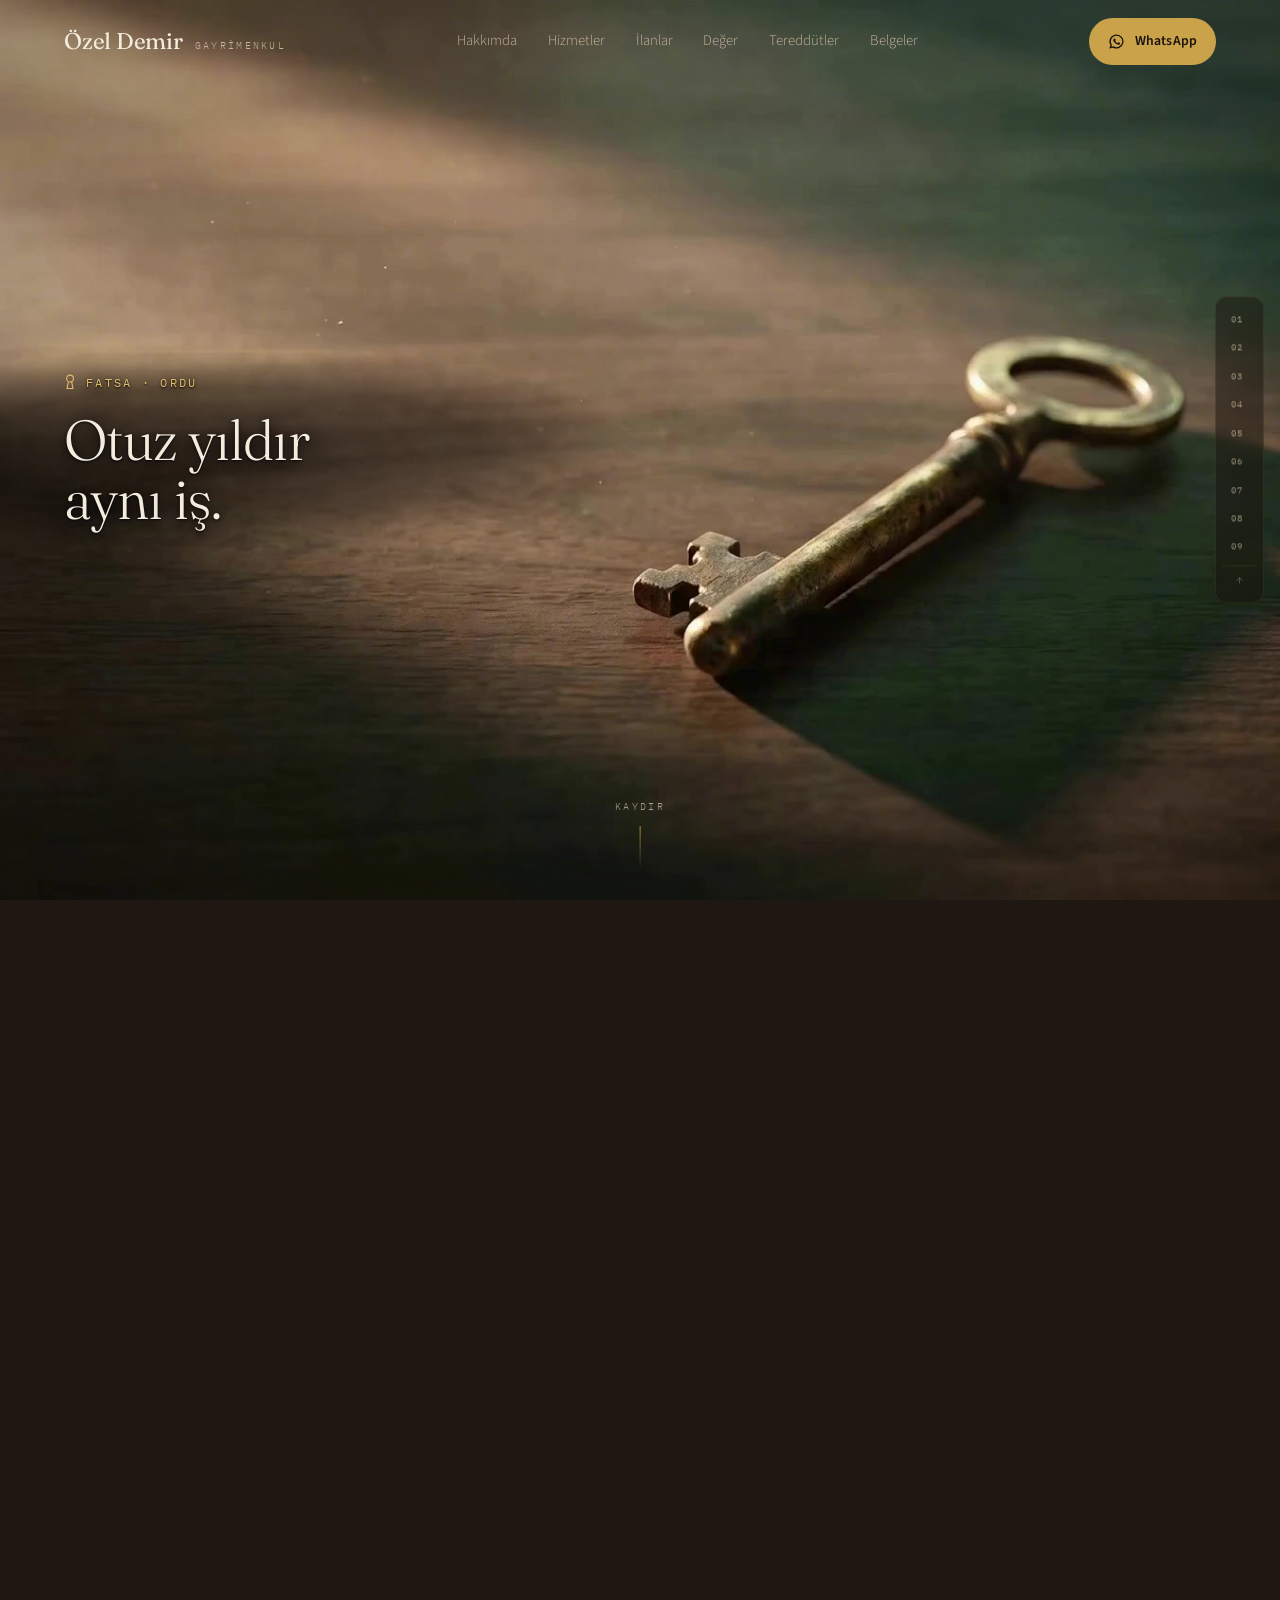
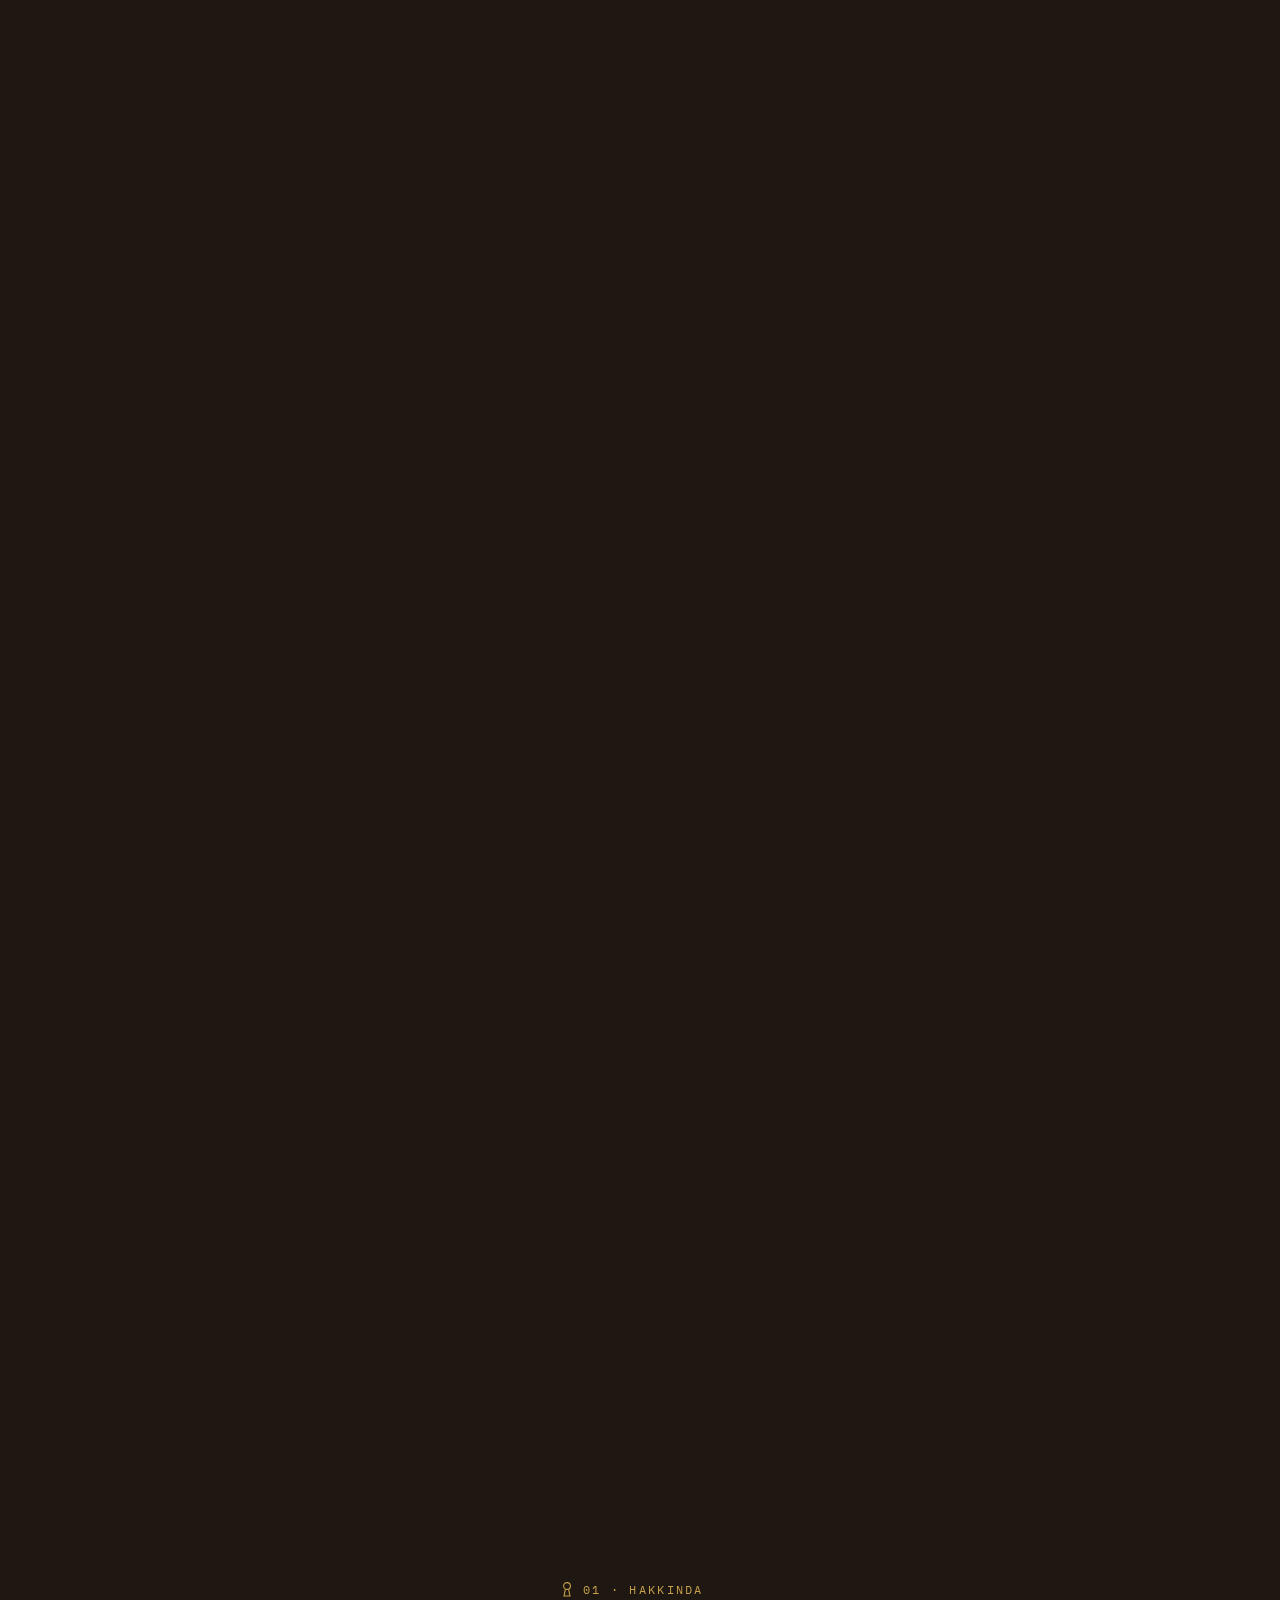
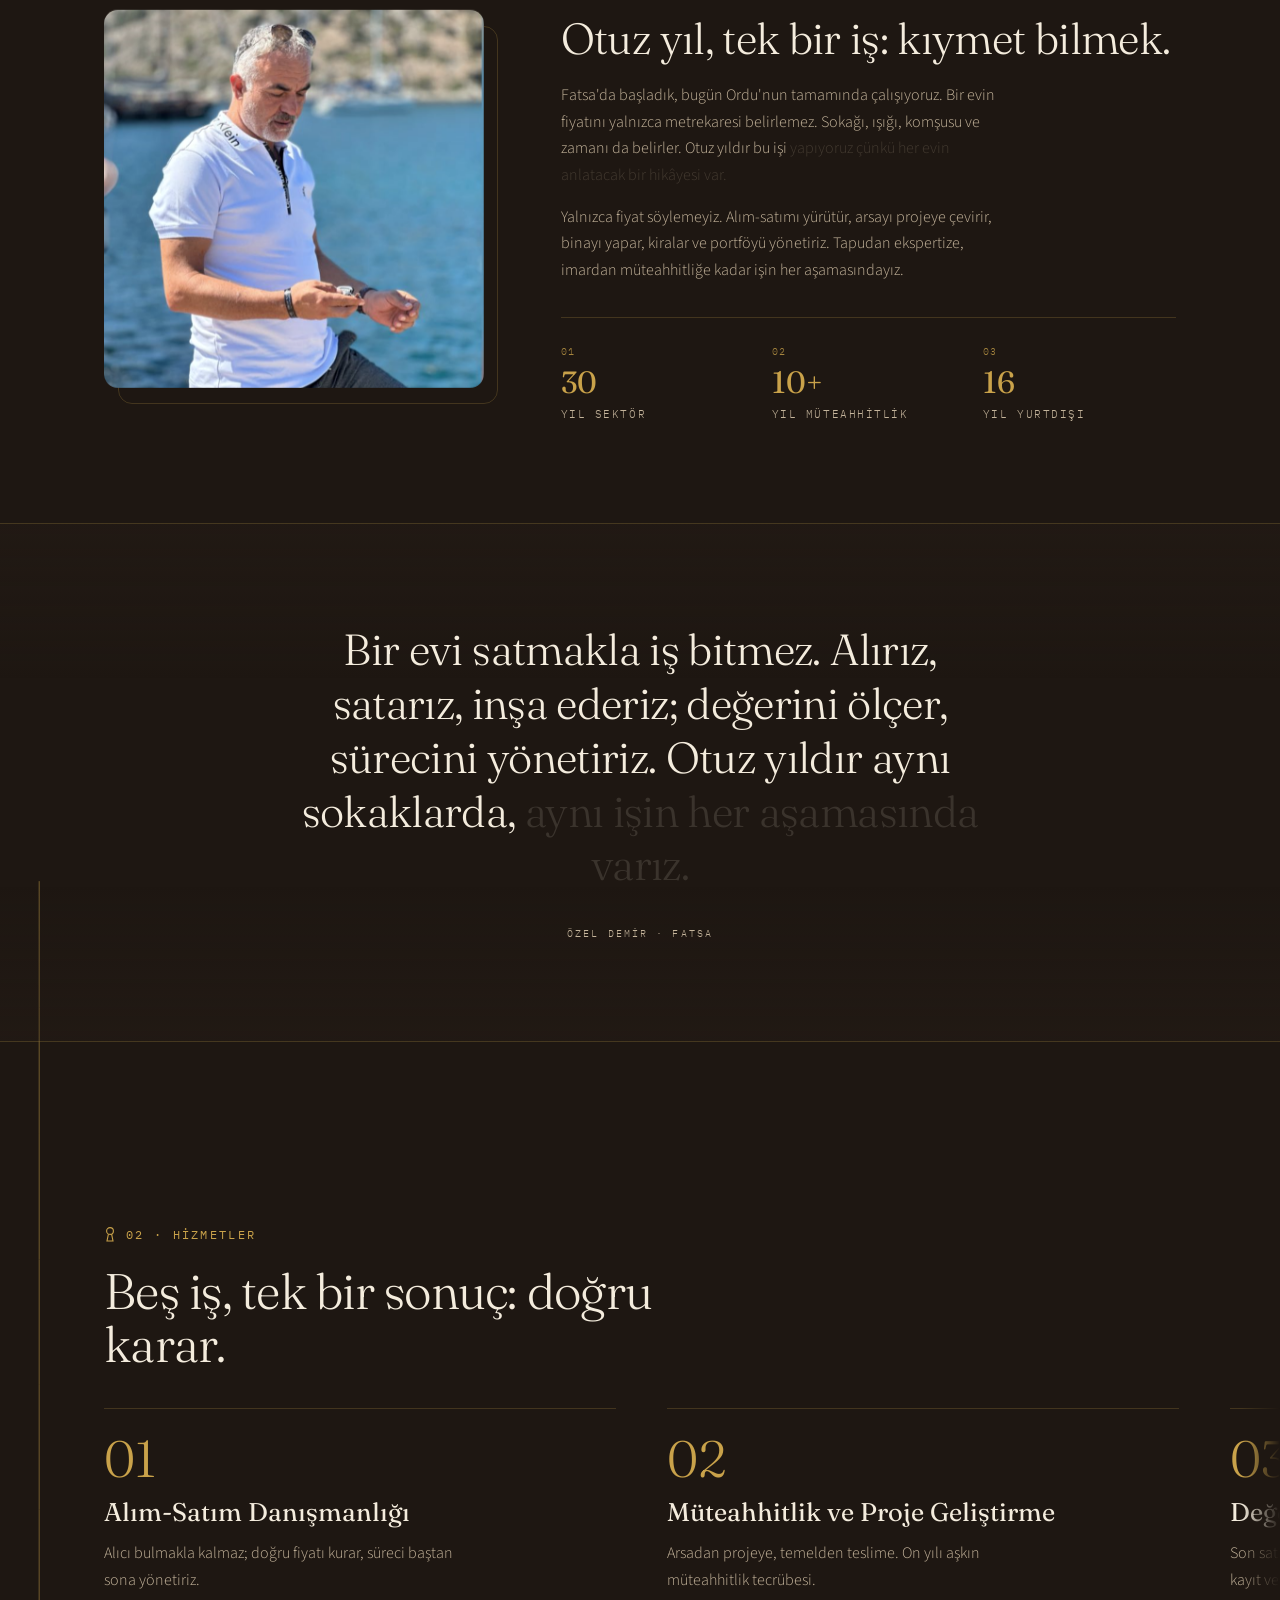
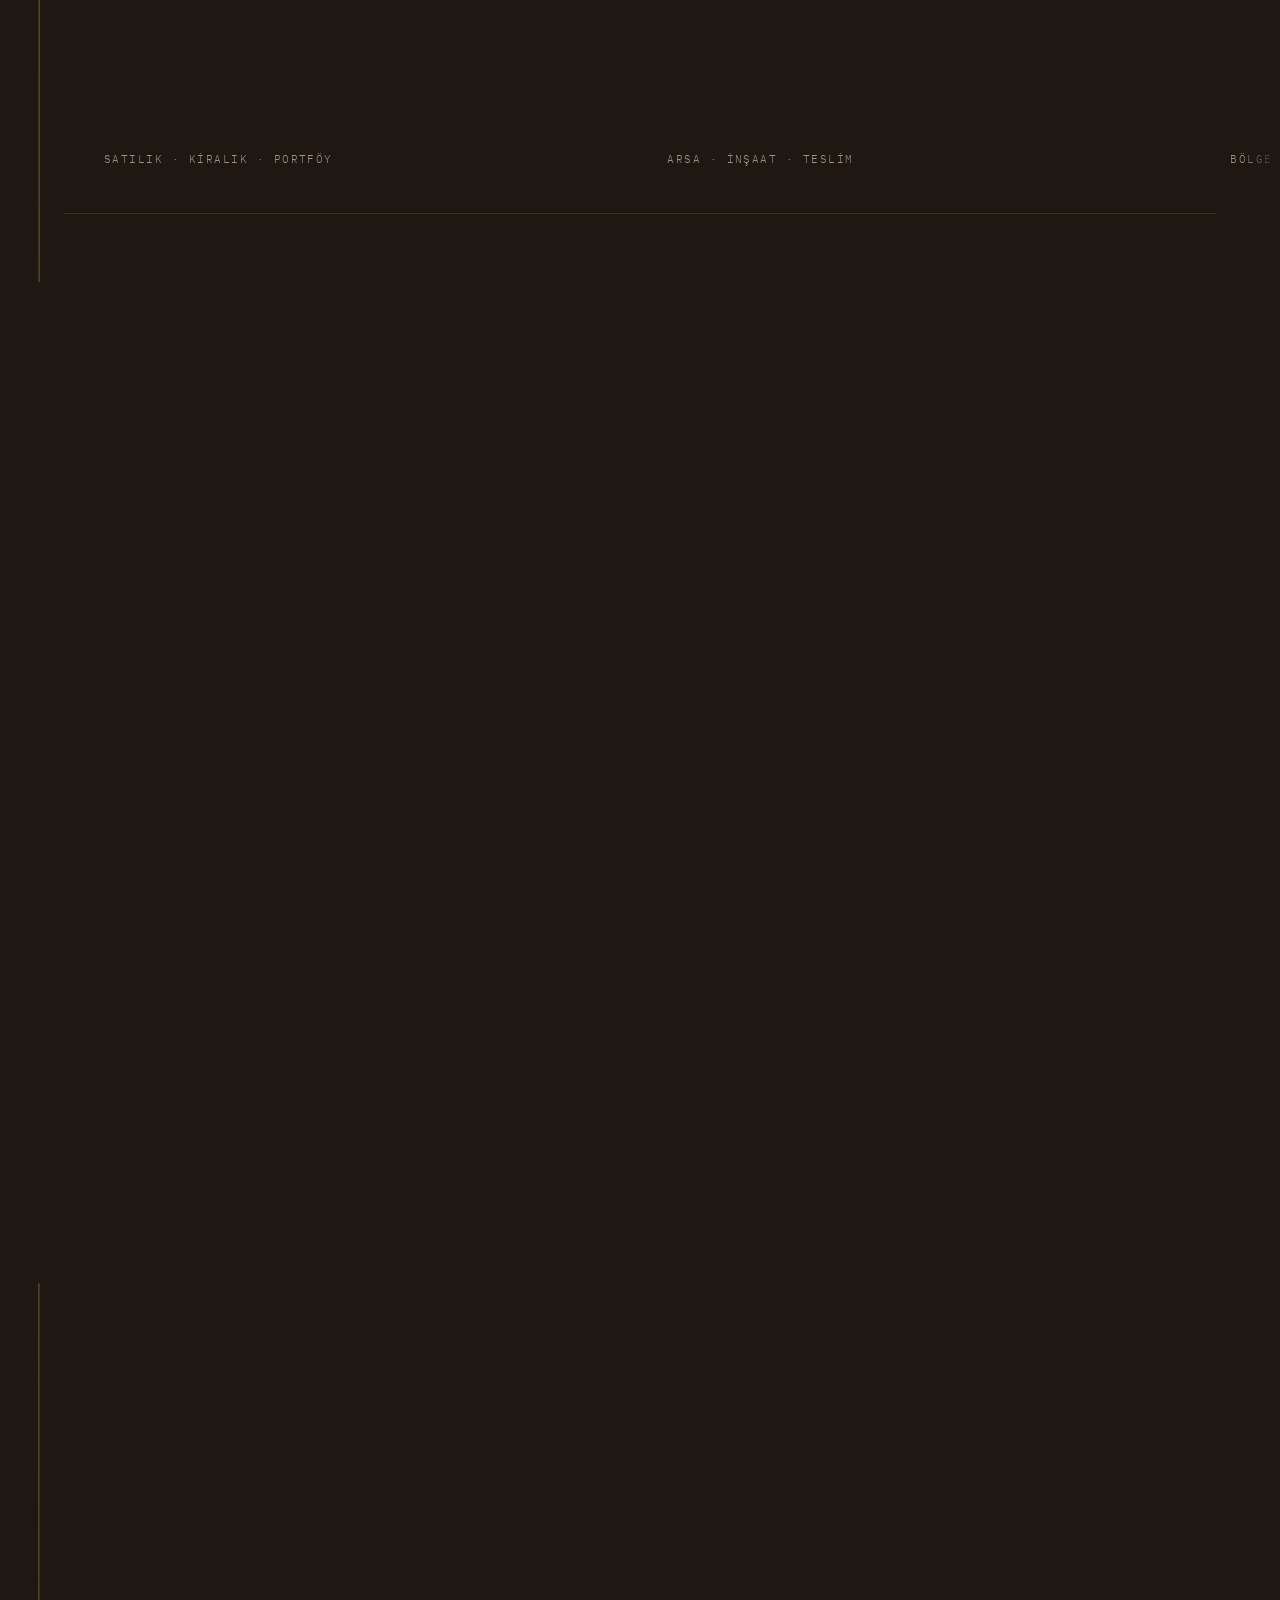
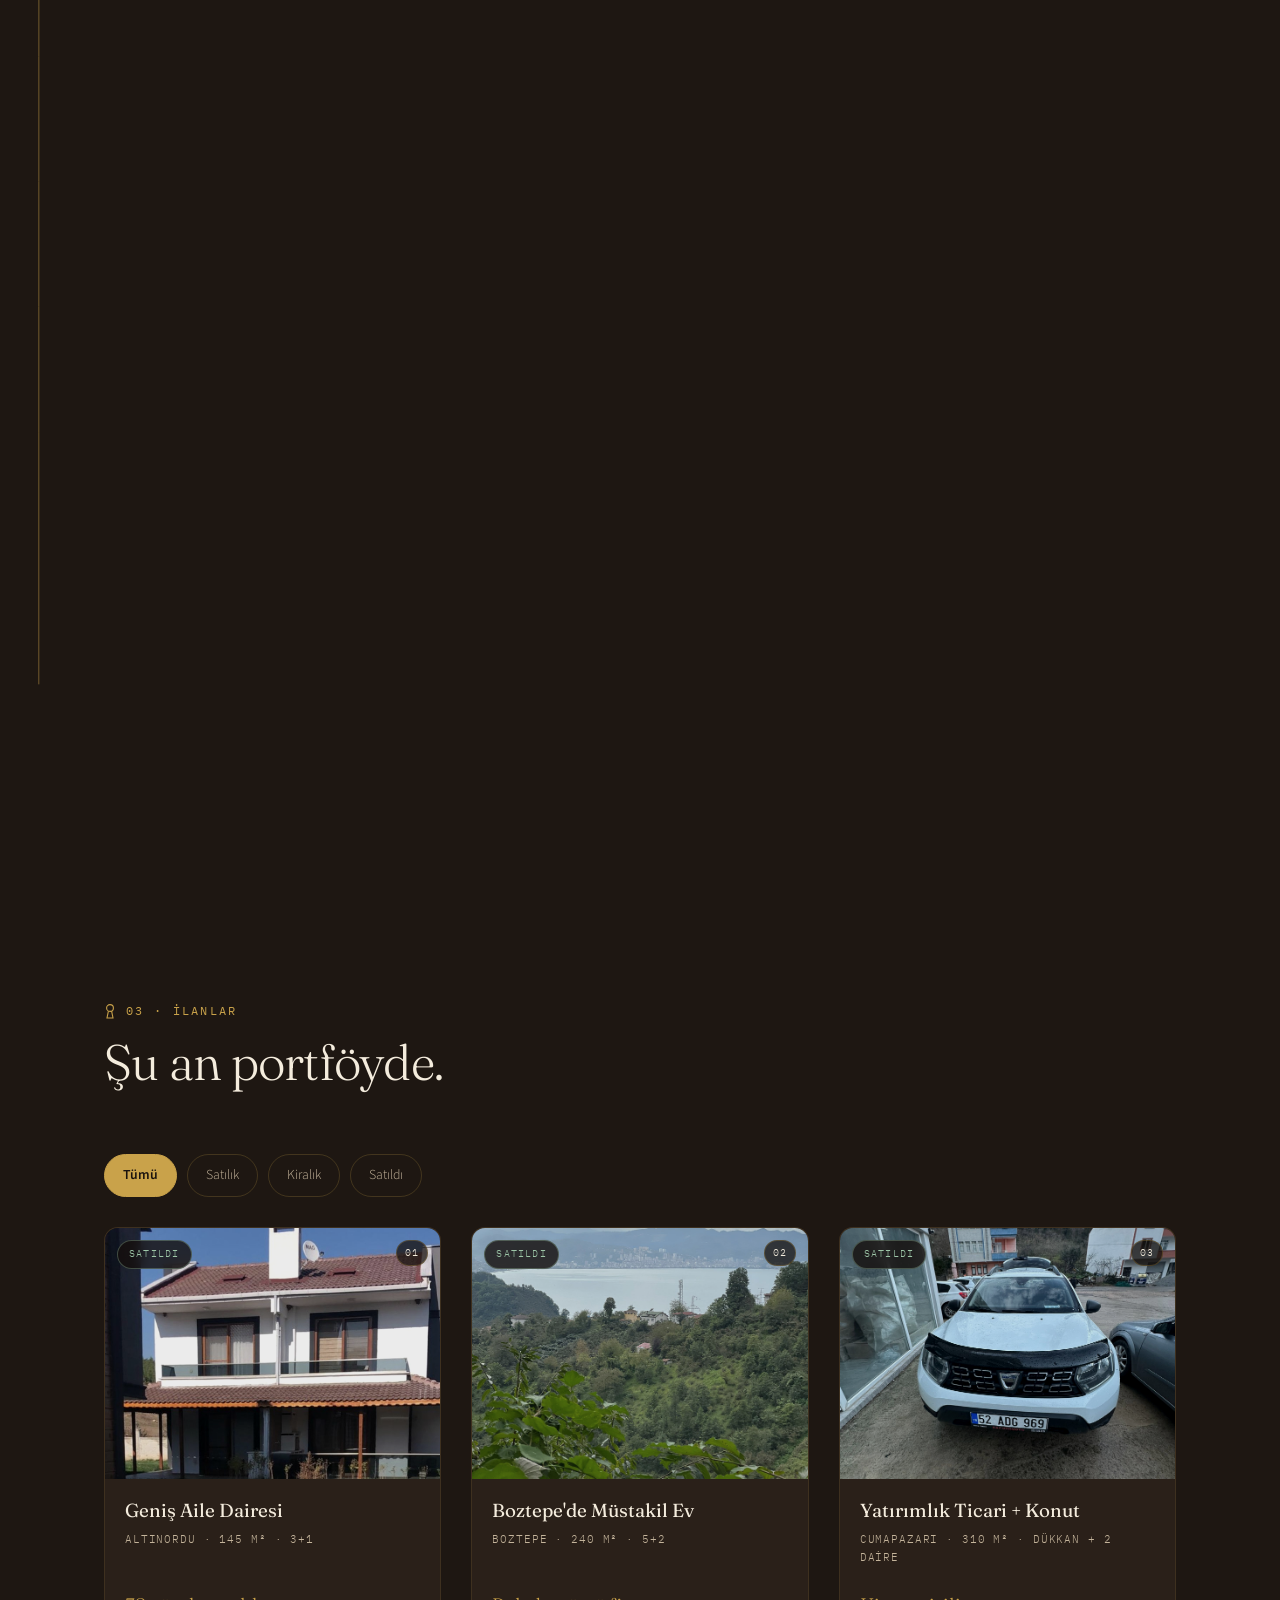
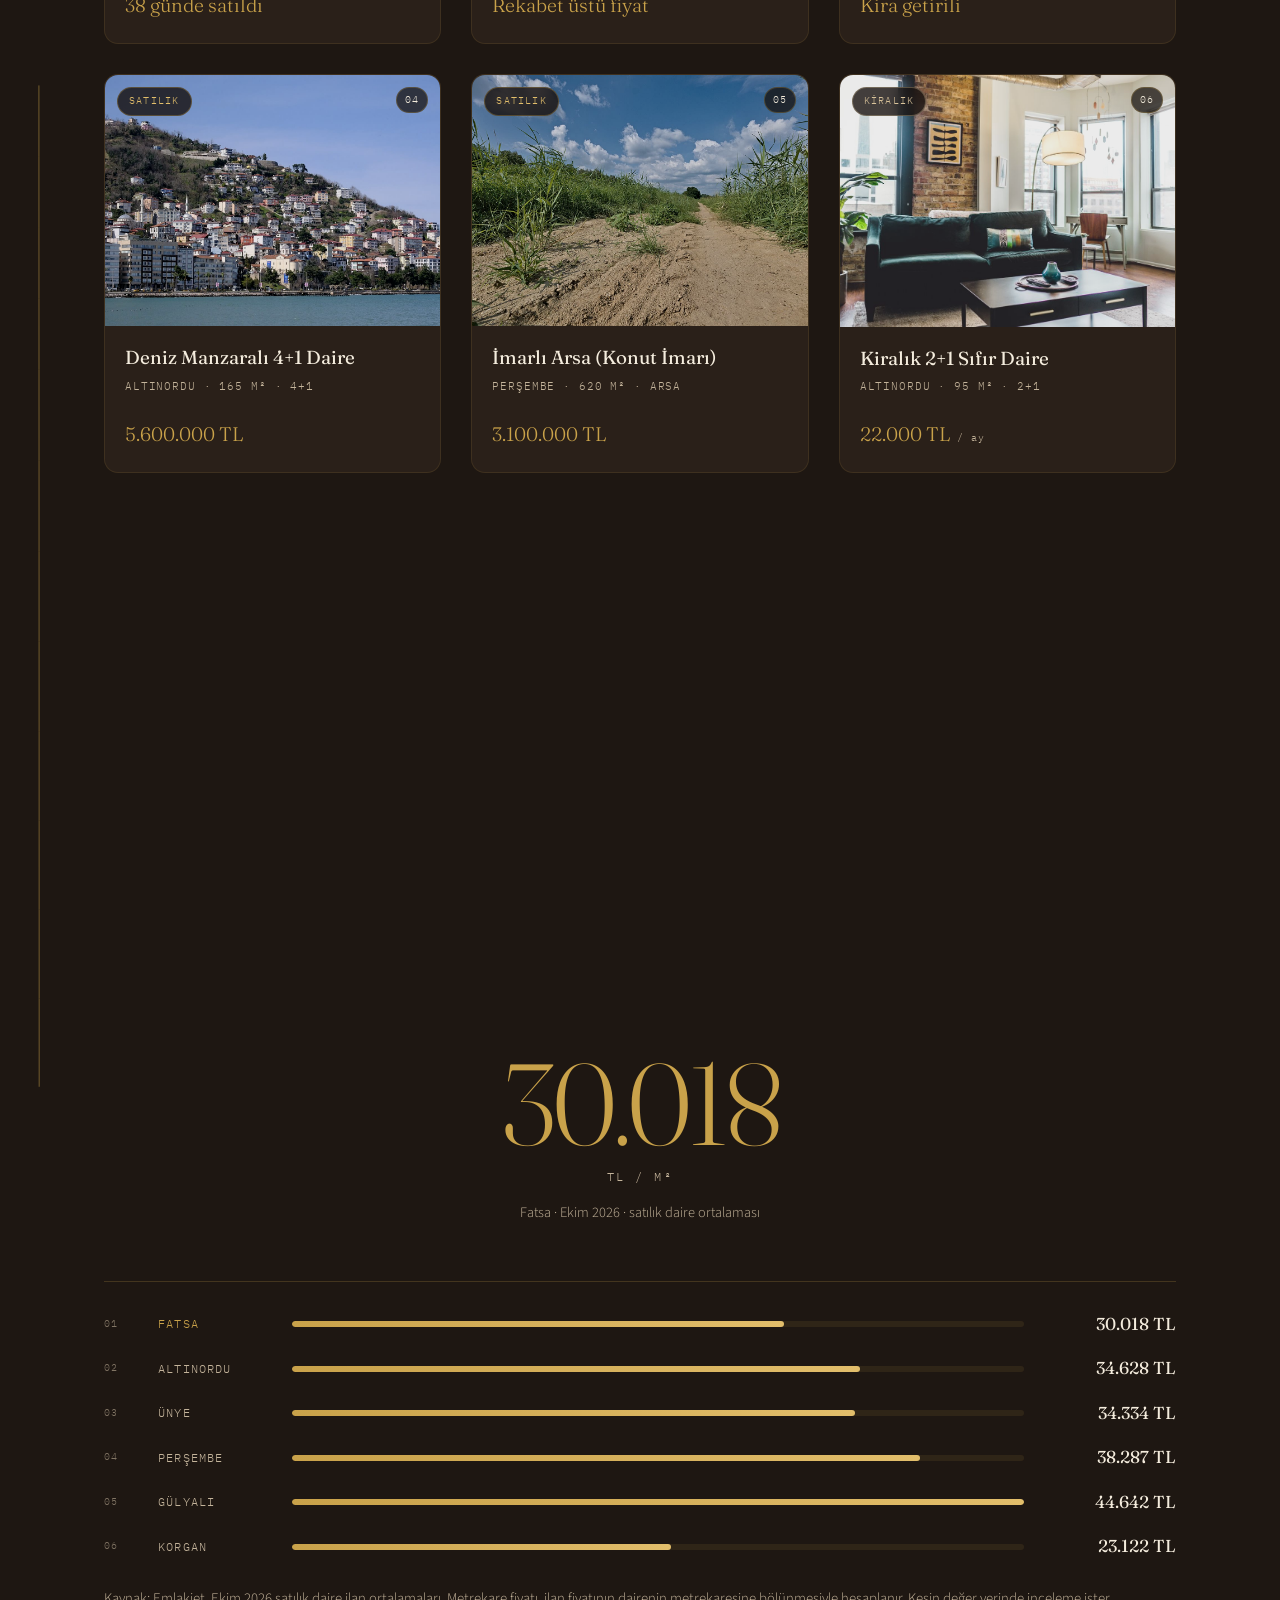
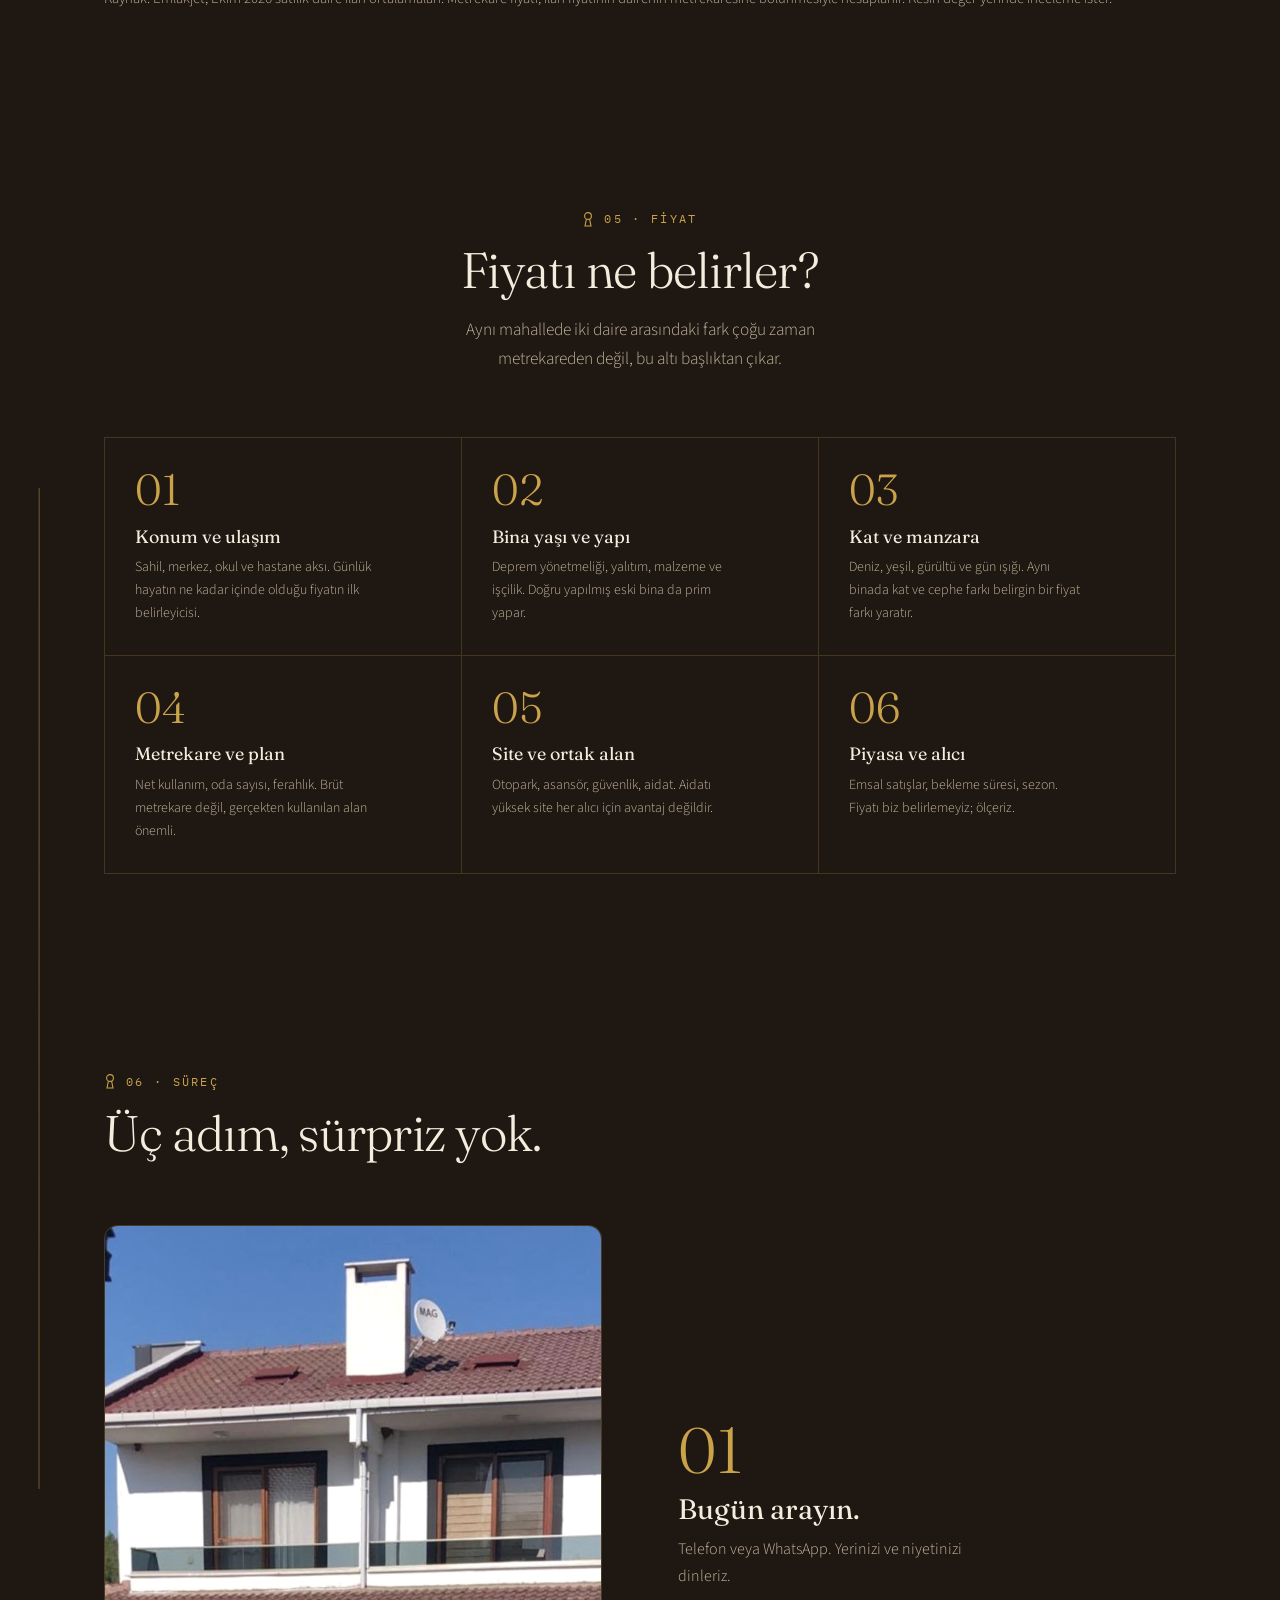
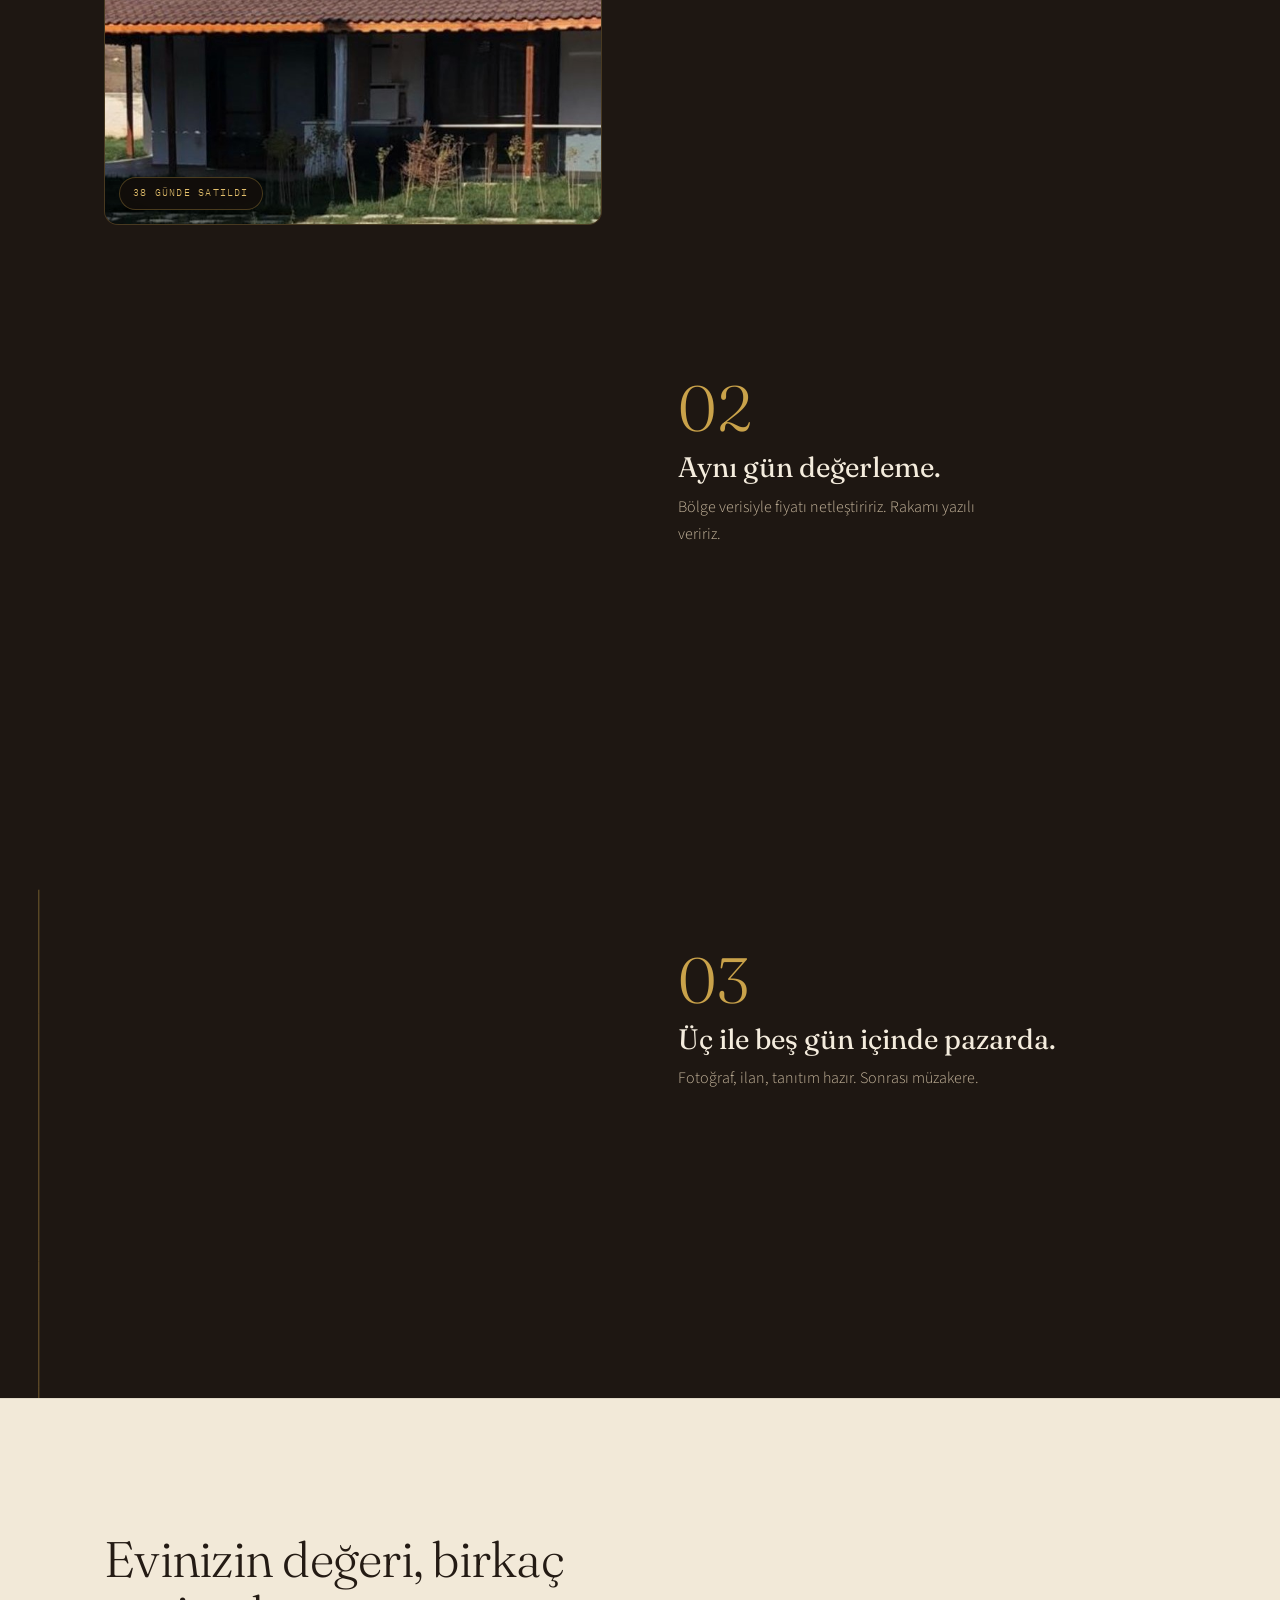
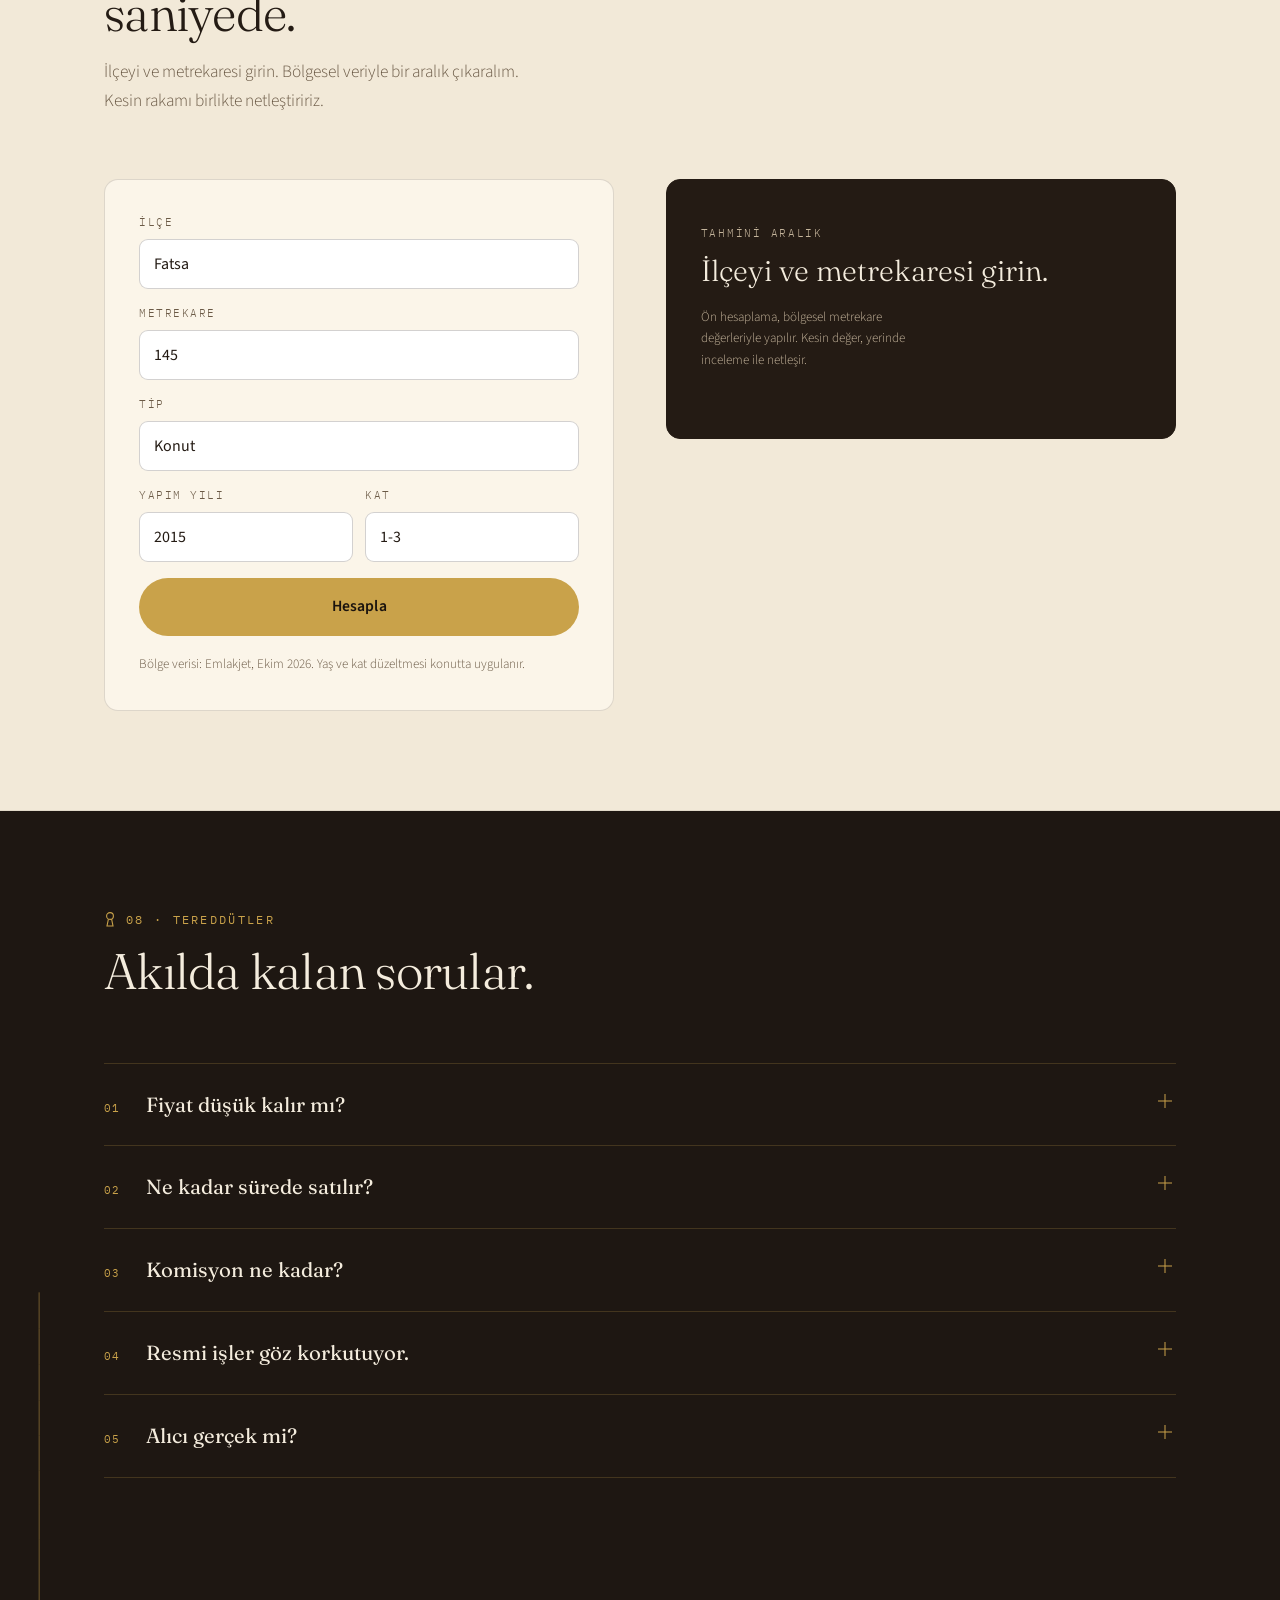
==== index.html @ 240d64e9 "Site ve ilanlar güncellendi (2026-10-25 00:53)" ====
<!DOCTYPE html>
<html lang="tr">
<head>
<meta charset="utf-8">
<meta name="viewport" content="width=device-width, initial-scale=1">
<title>Özel Demir | Fatsa ve Ordu Gayrimenkul Danışmanı</title>
<meta name="description" content="Fatsa ve Ordu'da satılık, kiralık ve yatırımlık gayrimenkul. 30 yıl deneyim, aynı gün ücretsiz değerleme, doğru fiyat.">
<meta name="theme-color" content="#1E1712">
<meta name="robots" content="index,follow">
<link rel="canonical" href="https://caca1403.github.io/ozeldemirweb/">
<meta property="og:type" content="website">
<meta property="og:locale" content="tr_TR">
<meta property="og:site_name" content="Özel Demir Gayrimenkul Danışmanlığı">
<meta property="og:title" content="Özel Demir | Fatsa ve Ordu Gayrimenkul Danışmanı">
<meta property="og:description" content="30 yıl deneyim, aynı gün ücretsiz değerleme. Fatsa ve Ordu'da doğru fiyat.">
<!-- DEPLOY STEP: yayına alınca og:url ve og:image için tam adresi buraya yaz -->
<meta property="og:url" content="https://caca1403.github.io/ozeldemirweb/">
<meta property="og:image" content="https://caca1403.github.io/ozeldemirweb/assets/hero-poster.jpg">
<link rel="icon" href="data:image/svg+xml,%3Csvg xmlns='http://www.w3.org/2000/svg' viewBox='0 0 32 32'%3E%3Crect width='32' height='32' rx='7' fill='%231E1712'/%3E%3Ccircle cx='16' cy='12' r='5' fill='none' stroke='%23C9A24A' stroke-width='2'/%3E%3Cpath d='M13.6 16.6 11 29h10l-2.6-12.4' fill='none' stroke='%23C9A24A' stroke-width='2'/%3E%3C/svg%3E">
<link rel="preconnect" href="https://fonts.googleapis.com">
<link rel="preconnect" href="https://fonts.gstatic.com" crossorigin>
<link href="https://fonts.googleapis.com/css2?family=Fraunces:opsz,wght@9..144,300..600&family=IBM+Plex+Mono:wght@400;500&family=Source+Sans+3:wght@300;400;600&display=swap" rel="stylesheet">
<link rel="stylesheet" href="assets/site.css">
<script>document.documentElement.classList.toggle("reduced",matchMedia("(prefers-reduced-motion:reduce)").matches&&!matchMedia("(max-width:900px),(orientation:portrait) and (max-width:1024px)").matches);</script>
<script type="application/ld+json">
{
  "@context":"https://schema.org",
  "@type":"RealEstateAgent",
  "name":"Özel Demir Gayrimenkul Danışmanlığı",
  "telephone":"+905327983352",
  "url":"https://caca1403.github.io/ozeldemirweb/",
  "areaServed":{"@type":"City","name":"Ordu"},
  "address":{"@type":"PostalAddress","addressLocality":"Fatsa","addressRegion":"Ordu","addressCountry":"TR"},
  "sameAs":["https://www.instagram.com/ozel.demir.737","https://www.facebook.com/share/1CXTdbtjbb/"]
}
</script>
</head>
<body>
<div class="pbar" aria-hidden="true"><i id="pbar"></i></div>
<a class="skip" href="#main">İçeriğe geç</a>

<header class="nav" id="nav">
  <a class="brand" href="#hero" aria-label="Özel Demir, başa dön">
    <b>Özel Demir</b><span>Gayrimenkul</span>
  </a>
  <nav class="nav-links" aria-label="Ana menü">
    <a href="#hakkimda">Hakkımda</a>
    <a href="#hizmetler">Hizmetler</a>
    <a href="#ilanlar">İlanlar</a>
    <a href="#deger">Değer</a>
    <a href="#tereddutler">Tereddütler</a>
    <a href="#sertifikalar">Belgeler</a>
  </nav>
  <a class="btn small" href="https://wa.me/905327983352?text=Merhaba%2C%20sitenizden%20geliyorum." target="_blank" rel="noopener">
    <svg viewBox="0 0 24 24" aria-hidden="true" fill="currentColor"><path d="M12 2a10 10 0 0 0-8.6 15.1L2 22l5-1.3A10 10 0 1 0 12 2Zm0 2a8 8 0 1 1-4.1 14.8l-.4-.2-2.7.7.7-2.6-.2-.4A8 8 0 0 1 12 4Zm-3.1 4.2c-.2 0-.5.1-.7.3-.3.3-.8.8-.8 1.8s.8 2 1 2.2c.1.2 1.6 2.6 4 3.5 1.9.8 2.3.6 2.7.6.5 0 1.5-.6 1.7-1.2.2-.6.2-1.1.2-1.2-.1-.1-.2-.2-.5-.3l-1.5-.7c-.2-.1-.4-.1-.5.1l-.6.8c-.1.2-.3.2-.5.1a6.4 6.4 0 0 1-1.9-1.2 7 7 0 0 1-1.3-1.6c-.1-.2 0-.4.1-.5l.5-.6c.1-.2.2-.3.1-.5l-.7-1.7c-.2-.4-.4-.4-.6-.4h-.4Z"/></svg>
    WhatsApp
  </a>
</header>

<nav class="rail" id="rail" aria-label="Bölümler">
  <a href="#hakkimda" data-r="hakkimda"><b>01</b><i>Hakkında</i></a>
  <a href="#hizmetler" data-r="hizmetler"><b>02</b><i>Hizmetler</i></a>
  <a href="#ilanlar" data-r="ilanlar"><b>03</b><i>İlanlar</i></a>
  <a href="#piyasa" data-r="piyasa"><b>04</b><i>Piyasa</i></a>
  <a href="#fiyat" data-r="fiyat"><b>05</b><i>Fiyat</i></a>
  <a href="#surec" data-r="surec"><b>06</b><i>Süreç</i></a>
  <a href="#deger" data-r="deger"><b>07</b><i>Değer</i></a>
  <a href="#tereddutler" data-r="tereddutler"><b>08</b><i>Tereddütler</i></a>
  <a href="#sertifikalar" data-r="sertifikalar"><b>09</b><i>Sertifikalar</i></a>
  <button class="rail-top" id="railTop" type="button" aria-label="Başa dön">↑</button>
</nav>

<section class="hero" id="hero" aria-label="Özel Demir, giriş">
  <div class="stage">
    <div class="poster" aria-hidden="true"></div>
    <video id="heroVideo" preload="none" muted playsinline aria-hidden="true" tabindex="-1"></video>
    <div class="scrim" aria-hidden="true"></div>

    <div class="bands">
      <article class="band rise" data-start="0" data-end="0.22">
        <span class="kicker"><svg viewBox="0 0 12 16" aria-hidden="true"><circle cx="6" cy="5" r="3.4" fill="none" stroke="currentColor" stroke-width="1.1"/><path d="M4.4 8.2 3 15h6L7.6 8.2" fill="none" stroke="currentColor" stroke-width="1.1"/></svg>Fatsa · Ordu</span>
        <h2><span class="w" style="--th:0">Otuz</span> <span class="w" style="--th:.08">yıldır</span><br><span class="w" style="--th:.16">aynı</span> <span class="w" style="--th:.24">iş.</span></h2>
      </article>

      <article class="band punch" data-start="0.24" data-end="0.46">
        <h2><span class="w" style="--th:0">Fiyatı</span> <span class="w" style="--th:.06">tahmin</span> <span class="w" style="--th:.12">etmeyiz.</span><br><span class="w em" style="--th:.2">Ölçeriz.</span></h2>
      </article>

      <article class="band approach" data-start="0.48" data-end="0.72">
        <h2><span class="w" style="--th:0">Alırız,</span> <span class="w" style="--th:.06">satarız,</span><br><span class="w em" style="--th:.14">inşa</span> <span class="w em" style="--th:.2">ederiz.</span></h2>
        <p class="sub">Danışmanlık, müteahhitlik, değerleme ve yatırım. Tek çatı altında.</p>
      </article>

      <article class="band settle" data-start="0.74" data-end="1">
        <span class="kicker"><svg viewBox="0 0 12 16" aria-hidden="true"><circle cx="6" cy="5" r="3.4" fill="none" stroke="currentColor" stroke-width="1.1"/><path d="M4.4 8.2 3 15h6L7.6 8.2" fill="none" stroke="currentColor" stroke-width="1.1"/></svg>Ücretsiz değerleme</span>
        <h2><span class="w" style="--th:0">Evinizin</span> <span class="w" style="--th:.06">doğru</span> <span class="w" style="--th:.12">fiyatını</span><br><span class="w" style="--th:.18">bugün</span> <span class="w" style="--th:.24">öğrenin.</span></h2>
        <p class="sub">Bir mesaj yeter. Aynı gün döneriz.</p>
        <div class="actions">
          <a class="btn" href="https://wa.me/905327983352?text=Merhaba%2C%20sitenizden%20geliyorum." target="_blank" rel="noopener">WhatsApp'tan yazın</a>
          <a class="phone" href="tel:+905327983352">0532 798 33 52</a>
        </div>
      </article>
    </div>

    <div class="cue" aria-hidden="true"><span>Kaydır</span><i></i></div>
  </div>

  <div class="hero-static">
    <div class="shot" role="img" aria-label="Ceviz masa üzerinde pirinç bir anahtar, sabah ışığı"></div>
    <div class="copy">
      <h1>Otuz yıldır alır, satar, inşa ederiz.</h1>
      <p>Fatsa ve Ordu'da alım-satım danışmanlığı, müteahhitlik, değerleme ve yatırım. Ücretsiz değerleme, aynı gün.</p>
      <div class="actions">
        <a class="btn" href="https://wa.me/905327983352?text=Merhaba%2C%20sitenizden%20geliyorum." target="_blank" rel="noopener">WhatsApp'tan yazın</a>
        <a class="phone" href="tel:+905327983352">0532 798 33 52</a>
      </div>
    </div>
  </div>
</section>

<main id="main" tabindex="-1">
  <div class="thread" aria-hidden="true">
    <svg viewBox="0 0 40 1000" preserveAspectRatio="none">
      <path id="threadPath" pathLength="1" d="M20 0 C34 140 6 260 20 400 C34 540 6 660 20 800 C30 900 14 950 20 1000"/>
    </svg>
  </div>

  <section class="sec" id="hakkimda">
    <div class="wrap about">
      <div class="portrait reveal">
        <img src="assets/img/portre.png" alt="Özel Demir, gayrimenkul danışmanı" width="806" height="802" loading="lazy" data-parallax>
      </div>
      <div class="about-body">
        <span class="kicker reveal"><svg viewBox="0 0 12 16" aria-hidden="true"><circle cx="6" cy="5" r="3.4" fill="none" stroke="currentColor" stroke-width="1.1"/><path d="M4.4 8.2 3 15h6L7.6 8.2" fill="none" stroke="currentColor" stroke-width="1.1"/></svg>01 · Hakkında</span>
        <h2 class="reveal d1">Otuz yıl, tek bir iş: kıymet bilmek.</h2>
        <p class="reveal d2 words" data-words>Fatsa'da başladık, bugün Ordu'nun tamamında çalışıyoruz. Bir evin fiyatını yalnızca metrekaresi belirlemez. Sokağı, ışığı, komşusu ve zamanı da belirler. Otuz yıldır bu işi yapıyoruz çünkü her evin anlatacak bir hikâyesi var.</p>
        <p class="reveal d2">Yalnızca fiyat söylemeyiz. Alım-satımı yürütür, arsayı projeye çevirir, binayı yapar, kiralar ve portföyü yönetiriz. Tapudan ekspertize, imardan müteahhitliğe kadar işin her aşamasındayız.</p>
        <div class="stats reveal d3">
          <div><b>30</b><span>yıl sektör</span></div>
          <div><b>10+</b><span>yıl müteahhitlik</span></div>
          <div><b>16</b><span>yıl yurtdışı</span></div>
        </div>
      </div>
    </div>
  </section>

  <section class="manifesto" id="manifesto" aria-label="Yaklaşım">
    <div class="wrap">
      <p class="mf-text" id="mfText">Bir evi satmakla iş bitmez. Alırız, satarız, inşa ederiz; değerini ölçer, sürecini yönetiriz. Otuz yıldır aynı sokaklarda, aynı işin her aşamasında varız.</p>
      <p class="mf-sign">Özel Demir · Fatsa</p>
    </div>
  </section>

  <section class="hsec" id="hizmetler" aria-labelledby="hizmetler-title">
    <div class="hpin">
      <div class="wrap hhead">
        <span class="kicker reveal"><svg viewBox="0 0 12 16" aria-hidden="true"><circle cx="6" cy="5" r="3.4" fill="none" stroke="currentColor" stroke-width="1.1"/><path d="M4.4 8.2 3 15h6L7.6 8.2" fill="none" stroke="currentColor" stroke-width="1.1"/></svg>02 · Hizmetler</span>
        <h2 class="reveal d1" id="hizmetler-title">Beş iş, tek bir sonuç: doğru karar.</h2>
      </div>
      <div class="hviewport">
        <div class="htrack" id="hTrack">
          <article class="hpanel">
            <span class="hno">01</span>
            <h3>Alım-Satım Danışmanlığı</h3>
            <p>Alıcı bulmakla kalmaz; doğru fiyatı kurar, süreci baştan sona yönetiriz.</p>
            <span class="hmeta">Satılık · kiralık · portföy</span>
          </article>
          <article class="hpanel">
            <span class="hno">02</span>
            <h3>Müteahhitlik ve Proje Geliştirme</h3>
            <p>Arsadan projeye, temelden teslime. On yılı aşkın müteahhitlik tecrübesi.</p>
            <span class="hmeta">Arsa · inşaat · teslim</span>
          </article>
          <article class="hpanel">
            <span class="hno">03</span>
            <h3>Değerleme ve Piyasa Analizi</h3>
            <p>Son satışlar, metrekare, kat, manzara. Tahmin değil, kayıt ve yazılı rapor.</p>
            <span class="hmeta">Bölge verisi · yazılı rapor</span>
          </article>
          <article class="hpanel">
            <span class="hno">04</span>
            <h3>Kiralama ve Portföy Yönetimi</h3>
            <p>Kiracı seçimi, sözleşme, tahliye, kira takibi. Mülkünüz sizin adınıza yönetilir.</p>
            <span class="hmeta">Kiracı · sözleşme · takip</span>
          </article>
          <article class="hpanel">
            <span class="hno">05</span>
            <h3>Hukuki ve Teknik Takip</h3>
            <p>Tapu, ekspertiz, imar, vergi, DASK. Evrakı ve randevuları biz takip ederiz.</p>
            <span class="hmeta">Tapu · ekspertiz · imar</span>
          </article>
        </div>
      </div>
      <div class="hprogress" aria-hidden="true"><i id="hBar"></i></div>
    </div>
  </section>

  <section class="sec" id="ilanlar">
    <div class="wrap">
      <div class="sec-head">
        <span class="kicker reveal"><svg viewBox="0 0 12 16" aria-hidden="true"><circle cx="6" cy="5" r="3.4" fill="none" stroke="currentColor" stroke-width="1.1"/><path d="M4.4 8.2 3 15h6L7.6 8.2" fill="none" stroke="currentColor" stroke-width="1.1"/></svg>03 · İlanlar</span>
        <h2 class="reveal d1">Şu an portföyde.</h2>
      </div>
      <div class="chips reveal" role="group" aria-label="İlanları filtrele">
        <button class="chip" data-filter="tumu" aria-pressed="true">Tümü</button>
        <button class="chip" data-filter="satilik" aria-pressed="false">Satılık</button>
        <button class="chip" data-filter="kiralik" aria-pressed="false">Kiralık</button>
        <button class="chip" data-filter="satildi" aria-pressed="false">Satıldı</button>
      </div>
      <div class="grid" id="listingGrid"></div>
      <p class="note reveal">Yeni ilanlar için <a href="https://wa.me/905327983352?text=Merhaba%2C%20yeni%20ilanlar%C4%B1%20sormak%20istiyorum." target="_blank" rel="noopener">WhatsApp'tan yazın</a>.</p>
    </div>
  </section>

  <section class="sec" id="piyasa">
    <div class="wrap">
      <div class="sec-head center">
        <span class="kicker reveal"><svg viewBox="0 0 12 16" aria-hidden="true"><circle cx="6" cy="5" r="3.4" fill="none" stroke="currentColor" stroke-width="1.1"/><path d="M4.4 8.2 3 15h6L7.6 8.2" fill="none" stroke="currentColor" stroke-width="1.1"/></svg>04 · Piyasa</span>
        <h2 class="reveal d1">Fatsa'da metrekare ne kadar?</h2>
        <p class="lede reveal d2">Ekim 2026, satılık daire ilanları. İlçe ilçe ortalama metrekare fiyatı.</p>
      </div>
      <div class="bigstat reveal">
        <span class="bigstat-no" data-count="30018">30.018</span>
        <span class="bigstat-unit">TL / m²</span>
        <p>Fatsa · Ekim 2026 · satılık daire ortalaması</p>
      </div>
      <div class="market reveal" id="market">
        <div class="mrow"><span class="mname">Fatsa</span><span class="mbar"><i style="--w:67.2%"></i></span><b>30.018 TL</b></div>
        <div class="mrow"><span class="mname">Altınordu</span><span class="mbar"><i style="--w:77.6%"></i></span><b>34.628 TL</b></div>
        <div class="mrow"><span class="mname">Ünye</span><span class="mbar"><i style="--w:76.9%"></i></span><b>34.334 TL</b></div>
        <div class="mrow"><span class="mname">Perşembe</span><span class="mbar"><i style="--w:85.8%"></i></span><b>38.287 TL</b></div>
        <div class="mrow"><span class="mname">Gülyalı</span><span class="mbar"><i style="--w:100%"></i></span><b>44.642 TL</b></div>
        <div class="mrow"><span class="mname">Korgan</span><span class="mbar"><i style="--w:51.8%"></i></span><b>23.122 TL</b></div>
      </div>
      <p class="note reveal">Kaynak: Emlakjet, Ekim 2026 satılık daire ilan ortalamaları. Metrekare fiyatı, ilan fiyatının dairenin metrekaresine bölünmesiyle hesaplanır. Kesin değer yerinde inceleme ister.</p>
    </div>
  </section>

  <section class="sec" id="fiyat">
    <div class="wrap">
      <div class="sec-head center">
        <span class="kicker reveal"><svg viewBox="0 0 12 16" aria-hidden="true"><circle cx="6" cy="5" r="3.4" fill="none" stroke="currentColor" stroke-width="1.1"/><path d="M4.4 8.2 3 15h6L7.6 8.2" fill="none" stroke="currentColor" stroke-width="1.1"/></svg>05 · Fiyat</span>
        <h2 class="reveal d1">Fiyatı ne belirler?</h2>
        <p class="lede reveal d2">Aynı mahallede iki daire arasındaki fark çoğu zaman metrekareden değil, bu altı başlıktan çıkar.</p>
      </div>
      <div class="factors">
        <article class="factor reveal"><span class="fno">01</span><h3>Konum ve ulaşım</h3><p>Sahil, merkez, okul ve hastane aksı. Günlük hayatın ne kadar içinde olduğu fiyatın ilk belirleyicisi.</p></article>
        <article class="factor reveal d1"><span class="fno">02</span><h3>Bina yaşı ve yapı</h3><p>Deprem yönetmeliği, yalıtım, malzeme ve işçilik. Doğru yapılmış eski bina da prim yapar.</p></article>
        <article class="factor reveal d2"><span class="fno">03</span><h3>Kat ve manzara</h3><p>Deniz, yeşil, gürültü ve gün ışığı. Aynı binada kat ve cephe farkı belirgin bir fiyat farkı yaratır.</p></article>
        <article class="factor reveal"><span class="fno">04</span><h3>Metrekare ve plan</h3><p>Net kullanım, oda sayısı, ferahlık. Brüt metrekare değil, gerçekten kullanılan alan önemli.</p></article>
        <article class="factor reveal d1"><span class="fno">05</span><h3>Site ve ortak alan</h3><p>Otopark, asansör, güvenlik, aidat. Aidatı yüksek site her alıcı için avantaj değildir.</p></article>
        <article class="factor reveal d2"><span class="fno">06</span><h3>Piyasa ve alıcı</h3><p>Emsal satışlar, bekleme süresi, sezon. Fiyatı biz belirlemeyiz; ölçeriz.</p></article>
      </div>
    </div>
  </section>

  <section class="sec" id="surec">
    <div class="wrap">
      <div class="sec-head">
        <span class="kicker reveal"><svg viewBox="0 0 12 16" aria-hidden="true"><circle cx="6" cy="5" r="3.4" fill="none" stroke="currentColor" stroke-width="1.1"/><path d="M4.4 8.2 3 15h6L7.6 8.2" fill="none" stroke="currentColor" stroke-width="1.1"/></svg>06 · Süreç</span>
        <h2 class="reveal d1">Üç adım, sürpriz yok.</h2>
      </div>
      <div class="scrolly">
        <div class="scrolly-media reveal">
          <img src="assets/img/satilan-altinordu.jpg" alt="Satılan geniş aile dairesi" width="946" height="845" loading="lazy">
          <span class="scrolly-badge">38 günde satıldı</span>
        </div>
        <div class="scrolly-steps">
          <article class="sstep">
            <span class="no">01</span>
            <h3>Bugün arayın.</h3>
            <p>Telefon veya WhatsApp. Yerinizi ve niyetinizi dinleriz.</p>
          </article>
          <article class="sstep">
            <span class="no">02</span>
            <h3>Aynı gün değerleme.</h3>
            <p>Bölge verisiyle fiyatı netleştiririz. Rakamı yazılı veririz.</p>
          </article>
          <article class="sstep">
            <span class="no">03</span>
            <h3>Üç ile beş gün içinde pazarda.</h3>
            <p>Fotoğraf, ilan, tanıtım hazır. Sonrası müzakere.</p>
          </article>
        </div>
      </div>
    </div>
  </section>

  <section class="sec cream" id="deger">
    <div class="wrap">
      <div class="sec-head">
        <span class="kicker reveal"><svg viewBox="0 0 12 16" aria-hidden="true"><circle cx="6" cy="5" r="3.4" fill="none" stroke="currentColor" stroke-width="1.1"/><path d="M4.4 8.2 3 15h6L7.6 8.2" fill="none" stroke="currentColor" stroke-width="1.1"/></svg>07 · Değer</span>
        <h2 class="reveal d1">Evinizin değeri, birkaç saniyede.</h2>
        <p class="lede reveal d2">İlçeyi ve metrekaresi girin. Bölgesel veriyle bir aralık çıkaralım. Kesin rakamı birlikte netleştiririz.</p>
      </div>
      <div class="val">
        <form class="form reveal" id="valForm" novalidate>
          <div class="field">
            <label for="district">İlçe</label>
            <select id="district" name="district">
              <option>Altınordu</option>
              <option>Ünye</option>
              <option selected>Fatsa</option>
              <option>Perşembe</option>
              <option>Gülyalı</option>
              <option>Korgan</option>
              <option>Diğer</option>
            </select>
          </div>
          <div class="field">
            <label for="m2">Metrekare</label>
            <input id="m2" name="m2" type="number" inputmode="numeric" min="20" max="100000" step="1" placeholder="Örnek: 145" value="145" required>
          </div>
          <div class="field">
            <label for="type">Tip</label>
            <select id="type" name="type">
              <option value="konut" selected>Konut</option>
              <option value="arsa">Arsa</option>
              <option value="ticari">Ticari</option>
            </select>
          </div>
          <div class="form-row">
            <div class="field">
              <label for="year">Yapım yılı</label>
              <input id="year" name="year" type="number" inputmode="numeric" min="1950" max="2026" step="1" value="2015">
            </div>
            <div class="field">
              <label for="floor">Kat</label>
              <select id="floor" name="floor">
                <option value="zemin">Zemin</option>
                <option value="1-3" selected>1-3</option>
                <option value="4-8">4-8</option>
                <option value="9+">9 ve üzeri</option>
              </select>
            </div>
          </div>
          <button class="btn" type="submit">Hesapla</button>
          <p class="fine">Bölge verisi: Emlakjet, Ekim 2026. Yaş ve kat düzeltmesi konutta uygulanır.</p>
        </form>
        <div class="result reveal d1" aria-live="polite">
          <span class="label">Tahmini aralık</span>
          <p class="range" id="valRange">İlçeyi ve metrekaresi girin.</p>
          <p class="fine" id="valNote">Ön hesaplama, bölgesel metrekare değerleriyle yapılır. Kesin değer, yerinde inceleme ile netleşir.</p>
          <div class="actions">
            <a class="btn ghost" id="valLink" href="https://wa.me/905327983352" target="_blank" rel="noopener" hidden>Bu rakamı birlikte netleştirelim</a>
          </div>
        </div>
      </div>
    </div>
  </section>

  <section class="sec" id="tereddutler">
    <div class="wrap">
      <div class="sec-head">
        <span class="kicker reveal"><svg viewBox="0 0 12 16" aria-hidden="true"><circle cx="6" cy="5" r="3.4" fill="none" stroke="currentColor" stroke-width="1.1"/><path d="M4.4 8.2 3 15h6L7.6 8.2" fill="none" stroke="currentColor" stroke-width="1.1"/></svg>08 · Tereddütler</span>
        <h2 class="reveal d1">Akılda kalan sorular.</h2>
      </div>
      <div class="faq reveal">
        <details>
          <summary>Fiyat düşük kalır mı?<i aria-hidden="true"></i></summary>
          <p>Fiyatı biz belirlemeyiz, pazar belirler. Biz o pazarı ölçeriz. Bölgedeki son satışlar, metrekare, kat ve manzara. Sonra size bir aralık değil, tek bir doğru fiyat söyleriz.</p>
        </details>
        <details>
          <summary>Ne kadar sürede satılır?<i aria-hidden="true"></i></summary>
          <p>Değerleme aynı gün, pazara çıkış üç ile beş gün. Satış süresi fiyata ve alıcıya bağlı. Yanlış fiyat her şeyi geciktirir.</p>
        </details>
        <details>
          <summary>Komisyon ne kadar?<i aria-hidden="true"></i></summary>
          <p>Konuştuğumuz gün net söyleriz. Sürpriz yok, sonradan ek yok. Sözleşmede ne yazıyorsa o.</p>
        </details>
        <details>
          <summary>Resmi işler göz korkutuyor.<i aria-hidden="true"></i></summary>
          <p>Tapu, ekspertiz, imar, vergi. Hepsini biz takip ederiz. Siz randevuya gelirsiniz.</p>
        </details>
        <details>
          <summary>Alıcı gerçek mi?<i aria-hidden="true"></i></summary>
          <p>Her arayanı size göndermeyiz. Önce niyetini, bütçesini ve zamanını sorarız. Ciddi olan gelir.</p>
        </details>
      </div>
    </div>
  </section>

  <section class="sec" id="sertifikalar">
    <div class="wrap">
      <div class="sec-head center">
        <span class="kicker reveal"><svg viewBox="0 0 12 16" aria-hidden="true"><circle cx="6" cy="5" r="3.4" fill="none" stroke="currentColor" stroke-width="1.1"/><path d="M4.4 8.2 3 15h6L7.6 8.2" fill="none" stroke="currentColor" stroke-width="1.1"/></svg>09 · Sertifikalar</span>
        <h2 class="reveal d1">Belgeler ve yetkinlik</h2>
        <p class="lede reveal d2">Mesleki eğitim ve yasal yeterlilik belgeleri. Büyütmek için karta dokunun.</p>
      </div>
      <div class="certs">
        <button class="certcard reveal" type="button" data-img="assets/img/certificates/belge-6.jpg" data-title="Gayrimenkul Değerleme ve Yatırım Uzmanlığı" data-meta="400 saat · İstanbul Arel Üniversitesi · 2024">
          <span class="cno">01</span>
          <span class="cimg"><img src="assets/img/certificates/belge-6.jpg" alt="Gayrimenkul Değerleme ve Yatırım Uzmanlığı belgesi" width="946" height="660" loading="lazy"></span>
          <span class="cbody"><b>Gayrimenkul Değerleme ve Yatırım Uzmanlığı</b><small>400 saat · Arel Üniversitesi · 2024</small></span>
        </button>
        <button class="certcard reveal d1" type="button" data-img="assets/img/certificates/belge-5.jpg" data-title="Emlak Danışmanlığı Komisyonculuğu" data-meta="120 saat · İstanbul Arel Üniversitesi · 2024">
          <span class="cno">02</span>
          <span class="cimg"><img src="assets/img/certificates/belge-5.jpg" alt="Emlak Danışmanlığı Komisyonculuğu belgesi" width="946" height="660" loading="lazy"></span>
          <span class="cbody"><b>Emlak Danışmanlığı Komisyonculuğu</b><small>120 saat · Arel Üniversitesi · 2024</small></span>
        </button>
        <button class="certcard reveal d2" type="button" data-img="assets/img/certificates/belge-4.jpg" data-title="Emlak Danışmanlığı İş Analizi ve İş Takibi" data-meta="120 saat · İstanbul Arel Üniversitesi · 2024">
          <span class="cno">03</span>
          <span class="cimg"><img src="assets/img/certificates/belge-4.jpg" alt="Emlak Danışmanlığı İş Analizi ve İş Takibi belgesi" width="946" height="660" loading="lazy"></span>
          <span class="cbody"><b>Emlak Danışmanlığı İş Analizi ve İş Takibi</b><small>120 saat · Arel Üniversitesi · 2024</small></span>
        </button>
        <button class="certcard reveal" type="button" data-img="assets/img/certificates/belge-1.jpg" data-title="Mortgage Brokerliği" data-meta="120 saat · İstanbul Arel Üniversitesi · 2024">
          <span class="cno">04</span>
          <span class="cimg"><img src="assets/img/certificates/belge-1.jpg" alt="Mortgage Brokerliği belgesi" width="946" height="660" loading="lazy"></span>
          <span class="cbody"><b>Mortgage Brokerliği</b><small>120 saat · Arel Üniversitesi · 2024</small></span>
        </button>
        <button class="certcard reveal d1" type="button" data-img="assets/img/certificates/belge-3.jpg" data-title="Müteahhitlik" data-meta="150 saat · İstanbul Arel Üniversitesi · 2024">
          <span class="cno">05</span>
          <span class="cimg"><img src="assets/img/certificates/belge-3.jpg" alt="Müteahhitlik belgesi" width="946" height="660" loading="lazy"></span>
          <span class="cbody"><b>Müteahhitlik</b><small>150 saat · Arel Üniversitesi · 2024</small></span>
        </button>
        <button class="certcard reveal d2" type="button" data-img="assets/img/certificates/belge-2.jpg" data-title="Oto Alım Satım Galericiliği" data-meta="120 saat · İstanbul Arel Üniversitesi · 2024">
          <span class="cno">06</span>
          <span class="cimg"><img src="assets/img/certificates/belge-2.jpg" alt="Oto Alım Satım Galericiliği belgesi" width="946" height="660" loading="lazy"></span>
          <span class="cbody"><b>Oto Alım Satım Galericiliği</b><small>120 saat · Arel Üniversitesi · 2024</small></span>
        </button>
        <button class="certcard reveal" type="button" data-img="assets/img/certificates/belge-9.jpg" data-title="Betonarme Demir, Kalıpçılık ve Çatıcılık" data-meta="40 saat · Millî Eğitim Bakanlığı · 2015">
          <span class="cno">07</span>
          <span class="cimg"><img src="assets/img/certificates/belge-9.jpg" alt="MEB betonarme demir, kalıpçılık ve çatıcılık kurs bitirme belgesi" width="946" height="660" loading="lazy"></span>
          <span class="cbody"><b>Betonarme Demir, Kalıpçılık ve Çatıcılık</b><small>40 saat · MEB · 2015</small></span>
        </button>
      </div>
    </div>
  </section>

  <section class="cta" id="iletisim">
    <div class="wrap">
      <span class="kicker reveal"><svg viewBox="0 0 12 16" aria-hidden="true"><circle cx="6" cy="5" r="3.4" fill="none" stroke="currentColor" stroke-width="1.1"/><path d="M4.4 8.2 3 15h6L7.6 8.2" fill="none" stroke="currentColor" stroke-width="1.1"/></svg>İletişim</span>
      <h2 class="reveal d1">Evinizin doğru fiyatını bugün öğrenin.</h2>
      <p class="reveal d2">Bir mesaj yeter. Aynı gün döneriz.</p>
      <div class="actions reveal d3">
        <a class="btn" href="https://wa.me/905327983352?text=Merhaba%2C%20sitenizden%20geliyorum." target="_blank" rel="noopener">WhatsApp'tan yazın</a>
        <a class="phone" href="tel:+905327983352">0532 798 33 52</a>
      </div>
    </div>
  </section>
</main>

<div class="modal" id="listingModal" hidden>
  <div class="modal-bg" data-close></div>
  <div class="modal-panel" role="dialog" aria-modal="true" aria-labelledby="lmTitle">
    <button class="modal-x" type="button" data-close aria-label="İlanı kapat">Kapat</button>
    <div class="modal-media"><img id="lmImg" src="" alt="" width="1200" height="800"></div>
    <div class="modal-body">
      <span class="tag" id="lmTag">Satılık</span>
      <h2 id="lmTitle"></h2>
      <p class="modal-price" id="lmPrice"></p>
      <dl class="modal-specs" id="lmSpecs"></dl>
      <p class="modal-desc" id="lmDesc"></p>
      <ul class="modal-feats" id="lmFeats"></ul>
      <a class="btn" id="lmWa" href="#" target="_blank" rel="noopener">WhatsApp'tan sorun</a>
      <p class="fine">Fiyat ve bilgiler bilgilendirme amaçlıdır; kesin bilgi için iletişime geçin.</p>
    </div>
  </div>
</div>

<div class="certmodal" id="certModal" hidden>
  <div class="cm-bg" data-cclose></div>
  <div class="cm-panel" role="dialog" aria-modal="true" aria-labelledby="cmTitle">
    <button class="cm-x" type="button" data-cclose aria-label="Belgeyi kapat">Kapat</button>
    <div class="cm-media"><img id="cmImg" src="" alt="" width="946" height="660"></div>
    <div class="cm-body">
      <h3 id="cmTitle"></h3>
      <p id="cmMeta"></p>
      <div class="cm-nav">
        <button type="button" id="cmPrev" aria-label="Önceki belge">← Önceki</button>
        <span id="cmCount">1 / 7</span>
        <button type="button" id="cmNext" aria-label="Sonraki belge">Sonraki →</button>
      </div>
    </div>
  </div>
</div>

<footer class="foot">
  <div class="wrap">
    <div class="foot-grid">
      <div>
        <b>Özel Demir</b>
        <p>Gayrimenkul danışmanlığı. Fatsa, Ordu. Otuz yıldır doğru fiyat.</p>
      </div>
      <div>
        <h4>İletişim</h4>
        <div class="row">
          <a href="tel:+905327983352">+90 532 798 33 52</a>
          <a href="https://wa.me/905327983352" target="_blank" rel="noopener">WhatsApp</a>
          <span>Fatsa, Ordu</span>
        </div>
      </div>
      <div>
        <h4>Sosyal</h4>
        <div class="row">
          <a href="https://www.instagram.com/ozel.demir.737" target="_blank" rel="noopener">Instagram</a>
          <a href="https://www.facebook.com/share/1CXTdbtjbb/" target="_blank" rel="noopener">Facebook</a>
        </div>
      </div>
    </div>
    <div class="foot-mark" aria-hidden="true">Özel Demir</div>
    <div class="foot-bottom">
      <span>© 2026 Özel Demir Gayrimenkul Danışmanlığı · <a href="qr.html">QR hızlı erişim</a> · <a href="yonetim.html">İlan yönetimi</a></span>
      <span>Fatsa · Ordu</span>
    </div>
  </div>
</footer>

<script src="assets/listings.js"></script>
<script src="assets/site.js"></script>
</body>
</html>
---- assets/site.css ----
/* Özel Demir, sinematik site. Tokenlar tasarım paketinden. */
:root{
  --canvas:#1E1712;
  --panel:#2A2019;
  --panel-2:#241B15;
  --accent:#C9A24A;
  --accent-hover:#E2BE6B;
  --accent-muted:rgba(201,162,74,.16);
  --line:rgba(201,162,74,.22);
  --text-primary:#F4ECDD;
  --text-secondary:#C4B49B;
  --tshadow:0 1px 2px rgba(5,5,10,.95),0 3px 12px rgba(5,5,10,.78),0 10px 44px rgba(5,5,10,.8);
  --ease:cubic-bezier(.22,.61,.36,1);
  --ease-out:cubic-bezier(.16,1,.3,1);
  --r:14px;
  --font-display:"Fraunces",Georgia,serif;
  --font-body:"Source Sans 3",system-ui,sans-serif;
  --font-mono:"IBM Plex Mono",ui-monospace,monospace;
}

*,*::before,*::after{box-sizing:border-box}
html{scroll-behavior:smooth;overflow-x:hidden;overflow-x:clip}
body{margin:0;background:var(--canvas);color:var(--text-primary);font-family:var(--font-body);font-weight:300;line-height:1.65;overflow-x:hidden;overflow-x:clip;-webkit-font-smoothing:antialiased}
body::before{content:"";position:fixed;inset:0;z-index:-2;background:
  radial-gradient(58% 42% at 80% 4%,rgba(201,162,74,.10),transparent 70%),
  radial-gradient(48% 40% at 4% 96%,rgba(31,58,46,.38),transparent 72%),
  var(--canvas)}
body::after{content:"";position:fixed;inset:-10%;z-index:-1;pointer-events:none;opacity:.05;mix-blend-mode:overlay;
  background-image:url("data:image/svg+xml,%3Csvg xmlns='http://www.w3.org/2000/svg' width='140' height='140'%3E%3Cfilter id='n'%3E%3CfeTurbulence type='fractalNoise' baseFrequency='.85' numOctaves='2'/%3E%3C/filter%3E%3Crect width='140' height='140' filter='url(%23n)'/%3E%3C/svg%3E");
  animation:drift 120s ease-in-out infinite alternate}
@keyframes drift{from{transform:translate3d(-1.5%,-1%,0)}to{transform:translate3d(1.5%,1.5%,0)}}

img{max-width:100%;height:auto;display:block}
a{color:inherit;text-decoration:none}
button{font:inherit;color:inherit}
h1,h2,h3,h4,p{margin:0}
::selection{background:var(--accent);color:#1A130E}

.wrap{width:min(1200px,100%);margin-inline:auto;padding-inline:clamp(20px,5vw,64px)}
.pbar{position:fixed;top:0;left:0;right:0;height:2px;z-index:60;pointer-events:none}
.pbar i{display:block;height:100%;background:var(--accent);transform-origin:left;transform:scaleX(0);opacity:.9}
[data-parallax]{will-change:transform}

.skip{position:absolute;left:-999px;top:0;z-index:100;background:var(--accent);color:#1A130E;padding:12px 18px;border-radius:0 0 8px 0}
.skip:focus{left:0}
:focus-visible{outline:2px solid var(--accent);outline-offset:3px;border-radius:4px}

/* tipografi */
.display{font-family:var(--font-display);font-weight:300;line-height:1.04;letter-spacing:-.015em}
.kicker{display:inline-flex;align-items:center;gap:10px;font-family:var(--font-mono);font-size:.72rem;font-weight:400;letter-spacing:.2em;text-transform:uppercase;color:var(--accent)}
.kicker svg{width:12px;height:16px;flex:none}
.lede{color:var(--text-secondary);font-size:clamp(1rem,1.35vw,1.15rem);max-width:52ch}

/* butonlar */
.btn{display:inline-flex;align-items:center;justify-content:center;gap:10px;padding:15px 26px;border-radius:999px;border:1px solid transparent;background:var(--accent);color:#1A130E;font-weight:600;font-size:.98rem;letter-spacing:.01em;transition:background .35s var(--ease),transform .35s var(--ease),border-color .35s var(--ease);text-shadow:none}
.btn:hover{background:var(--accent-hover);transform:translateY(-2px)}
.btn svg{width:17px;height:17px}
.btn.ghost{background:transparent;border-color:var(--line);color:var(--text-primary)}
.btn.ghost:hover{border-color:var(--accent);background:var(--accent-muted)}
.btn.small{padding:11px 18px;font-size:.86rem}
@media (pointer:coarse){.btn{min-height:46px}}

/* nav */
.nav{position:fixed;inset:0 0 auto;z-index:40;display:flex;align-items:center;justify-content:space-between;gap:24px;padding:18px clamp(20px,5vw,64px);transition:background .4s var(--ease),border-color .4s var(--ease),padding .4s var(--ease);border-bottom:1px solid transparent}
.nav.solid{background:rgba(26,20,16,.82);backdrop-filter:blur(14px);border-bottom-color:rgba(201,162,74,.14);padding-block:12px}
.brand{display:flex;align-items:baseline;gap:12px;line-height:1}
.brand b{font-family:var(--font-display);font-weight:400;font-size:1.42rem;letter-spacing:-.01em}
.brand span{font-family:var(--font-mono);font-size:.6rem;letter-spacing:.24em;color:var(--text-secondary);text-transform:uppercase}
.nav-links{display:flex;align-items:center;gap:clamp(18px,2.4vw,34px);font-size:.92rem;color:var(--text-secondary)}
.nav-links a{position:relative;padding-block:6px;transition:color .3s var(--ease)}
.nav-links a::after{content:"";position:absolute;left:0;right:0;bottom:0;height:1px;background:var(--accent);transform:scaleX(0);transform-origin:left;transition:transform .4s var(--ease)}
.nav-links a:hover{color:var(--text-primary)}
.nav-links a:hover::after{transform:scaleX(1)}
@media (max-width:900px){.nav-links{display:none}}
@media (max-width:640px){.brand span{display:none}.brand b{font-size:1.26rem}.nav{gap:14px}.nav .btn.small{padding:10px 15px;font-size:.82rem}}

/* hero */
.hero{position:relative;height:520vh;background:var(--canvas)}
.stage{position:sticky;top:0;height:100vh;overflow:hidden}
.poster,.stage video{position:absolute;inset:0;width:100%;height:100%;object-fit:cover}
.poster{background-image:url("hero-poster.jpg");background-position:62% center;background-size:cover;background-repeat:no-repeat;transition:opacity 1.2s var(--ease)}
.stage video{opacity:0;transition:opacity 1.2s var(--ease);will-change:transform;transform:translateZ(0);object-position:62% center}
.stage.video-ready video{opacity:1}
.stage.video-ready .poster{opacity:0}
.stage.video-failed video{display:none}
.scrim{position:absolute;inset:0;pointer-events:none;background:radial-gradient(ellipse 130% 95% at 55% 45%,rgba(14,10,8,0) 30%,rgba(14,10,8,.68) 100%)}
.bands{position:absolute;inset:0}
.band{position:absolute;left:0;top:50%;width:min(620px,46vw);padding-left:clamp(20px,5vw,64px);transform:translateY(-50%);opacity:0;text-shadow:var(--tshadow);--k:0;pointer-events:none}
.band.on{pointer-events:auto}
.band::before{content:"";position:absolute;inset:-12% -18% -12% -10%;pointer-events:none;z-index:-1;opacity:calc(.22 + .78 * var(--k,1));background:radial-gradient(ellipse 72% 68% at 38% 50%,rgba(8,5,4,.72) 0%,rgba(8,5,4,.48) 48%,rgba(8,5,4,0) 78%)}
.band .kicker{color:var(--accent-hover);margin-bottom:18px;opacity:var(--kw,1)}
.band h2{font-family:var(--font-display);font-weight:300;font-size:clamp(2.15rem,4.4vw,4rem);line-height:1.06;letter-spacing:-.015em}
.band .sub{margin-top:20px;color:var(--text-secondary);font-size:clamp(1rem,1.3vw,1.12rem);max-width:34ch;opacity:var(--ks,1)}
.band .actions{margin-top:30px;display:flex;flex-wrap:wrap;align-items:center;gap:14px 22px;opacity:var(--kb,1)}
.band .phone{font-family:var(--font-mono);font-size:.86rem;color:var(--text-secondary)}
.band .phone:hover{color:var(--accent)}
.w{display:inline-block;transform-origin:0 70%}

/* bant girişleri */
.rise .w{--kw:clamp(0,(var(--k) - var(--th,0)) * 2.6,1);opacity:var(--kw);transform:translateY(calc((1 - var(--kw)) * 28px))}
.punch .w{--kw:clamp(0,(var(--k) - var(--th,0)) * 2.6,1);opacity:var(--kw);transform:translateY(calc((1 - var(--kw)) * 22px))}
.punch .w.em{--kc:clamp(0,(var(--k) - .26) * 3,1);--ks:clamp(0,(var(--k) - .38) * 3.2,1);opacity:var(--kc);transform:scale(calc(.62 + .52 * var(--kc) - .14 * var(--ks)))}
.approach .w{--kw:clamp(0,(var(--k) - var(--th,0)) * 2.8,1);opacity:var(--kw);transform:scale(calc(.86 + .14 * var(--kw)))}
.settle .w{--kw:clamp(0,(var(--k) - var(--th,0)) * 2.6,1);opacity:var(--kw);transform:translateY(calc((1 - var(--kw)) * 26px))}
.settle{--ks:clamp(0,(var(--k) - .52) * 3,1);--kb:clamp(0,(var(--k) - .68) * 3.4,1)}
.settle h2{font-size:clamp(2rem,3.7vw,3.5rem)}

.cue{position:absolute;left:50%;bottom:30px;transform:translateX(-50%);display:grid;justify-items:center;gap:10px;font-family:var(--font-mono);font-size:.64rem;letter-spacing:.24em;text-transform:uppercase;color:var(--text-secondary);opacity:.85;transition:opacity .5s var(--ease)}
.cue i{display:block;width:1px;height:44px;background:linear-gradient(var(--accent),transparent);animation:cue 2.6s var(--ease) infinite}
@keyframes cue{0%{transform:scaleY(.2);transform-origin:top;opacity:.2}45%{transform:scaleY(1);opacity:1}100%{transform:scaleY(1);transform-origin:bottom;opacity:0}}
.hero.scrolled .cue{opacity:0}


@media (max-width:720px),(orientation:portrait) and (max-width:1024px){
  .hero{height:420vh}
  .band{left:0;right:0;width:auto;padding-inline:22px}
  .band h2{font-size:clamp(2rem,8.6vw,3rem)}
  .band .sub{max-width:30ch}
  .band .actions{gap:12px 16px}
  .poster{background-image:url("hero-poster-mobile.jpg");background-position:50% center}
  .stage video{object-position:50% center}
  .hero-static .shot{background-image:url("hero-poster-mobile.jpg");background-position:50% center}
}

/* statik hero (yalniz masaustu + hareket kisitliligi) */
.hero-static{display:none}

  html.reduced .hero{height:auto}
  html.reduced .stage{display:none}
  html.reduced .hero-static{display:block;padding-top:76px}
  html.reduced .hero-static .shot{height:56vh;min-height:320px;background-image:url("hero-poster.jpg");background-size:cover;background-position:64% center;position:relative}
  html.reduced .hero-static .shot::after{content:"";position:absolute;inset:0;background:linear-gradient(180deg,rgba(20,14,11,.35),rgba(20,14,11,0) 40%,rgba(20,14,11,.85))}
  html.reduced .hero-static .copy{padding:28px clamp(20px,5vw,64px) 54px;margin-top:-64px;position:relative;z-index:1}
  html.reduced .hero-static h1{font-family:var(--font-display);font-weight:300;font-size:clamp(2.1rem,8vw,3rem);line-height:1.06;letter-spacing:-.015em;max-width:14ch}
  html.reduced .hero-static p{margin-top:16px;color:var(--text-secondary);max-width:40ch}
  html.reduced .hero-static .actions{margin-top:26px;display:flex;flex-wrap:wrap;gap:12px 20px;align-items:center}
  html.reduced .hero-static .phone{font-family:var(--font-mono);font-size:.84rem;color:var(--text-secondary)}

/* bölüm iskeleti */
.sec{position:relative;padding-block:clamp(84px,11vh,150px)}
.sec-head{display:grid;gap:16px;margin-bottom:clamp(36px,5vw,64px)}
.sec-head h2{font-family:var(--font-display);font-weight:300;font-size:clamp(1.95rem,3.9vw,3.3rem);line-height:1.08;letter-spacing:-.015em;max-width:20ch}
.sec-head .lede{margin-top:2px}
.sec-head.center{text-align:center;justify-items:center}
.sec-head.center h2,.sec-head.center .lede{margin-inline:auto}
.bigstat{text-align:center;padding:clamp(26px,4vw,46px) 0 clamp(30px,5vw,56px)}
.bigstat-no{display:block;font-family:var(--font-display);font-weight:300;font-size:clamp(3.4rem,9vw,7.2rem);line-height:.95;letter-spacing:-.03em;color:var(--accent)}
.bigstat-unit{display:inline-block;margin-top:8px;font-family:var(--font-mono);font-size:.72rem;letter-spacing:.22em;text-transform:uppercase;color:var(--text-secondary)}
.bigstat p{margin-top:12px;color:var(--text-secondary);font-size:.9rem}

/* 01 hakkında */
.about{display:grid;grid-template-columns:minmax(260px,380px) 1fr;gap:clamp(32px,6vw,84px);align-items:center}
.portrait{position:relative}
.portrait img{width:100%;border-radius:var(--r);filter:saturate(.86) contrast(1.03)}
.portrait::after{content:"";position:absolute;inset:14px -14px -14px 14px;border:1px solid var(--line);border-radius:var(--r);z-index:-1}
.about-body .kicker{margin-bottom:16px}
.about-body h2{font-family:var(--font-display);font-weight:300;font-size:clamp(1.9rem,3.4vw,2.9rem);line-height:1.1;letter-spacing:-.015em;margin-bottom:20px}
.cta .kicker{margin-bottom:18px}
.about-body p{color:var(--text-secondary);max-width:56ch}
.about-body p + p{margin-top:16px}
.stats{counter-reset:s}
.stats>div::before{counter-increment:s;content:counter(s,decimal-leading-zero);display:block;font-family:var(--font-mono);font-size:.6rem;letter-spacing:.14em;color:var(--accent);margin-bottom:6px;opacity:.8}
.stats{display:grid;grid-template-columns:repeat(3,1fr);gap:18px;margin-top:34px;padding-top:26px;border-top:1px solid var(--line)}
.stats b{display:block;font-family:var(--font-display);font-weight:400;font-size:clamp(1.5rem,2.4vw,2rem);color:var(--accent);line-height:1.1}
.stats span{display:block;margin-top:6px;font-family:var(--font-mono);font-size:.68rem;letter-spacing:.14em;text-transform:uppercase;color:var(--text-secondary)}
@media (max-width:820px){.about{grid-template-columns:1fr}.portrait{max-width:320px}}

/* 02 hizmetler: yatay serit */
.hsec{position:relative;padding-block:clamp(84px,11vh,150px)}
.hhead{margin-bottom:34px}
.hhead h2{font-family:var(--font-display);font-weight:300;font-size:clamp(1.95rem,3.9vw,3.3rem);line-height:1.08;letter-spacing:-.015em;max-width:20ch;margin-top:14px}
.htrack{display:grid;gap:34px;padding-inline:clamp(20px,5vw,64px)}
.hpanel{display:flex;flex-direction:column;gap:12px;border-top:1px solid var(--line);padding-top:24px}
.hno{font-family:var(--font-display);font-weight:300;font-size:2.6rem;color:var(--accent);line-height:1}
.hpanel h3{font-family:var(--font-display);font-weight:400;font-size:1.35rem;line-height:1.25}
.hpanel p{color:var(--text-secondary);max-width:44ch}
.hmeta{font-family:var(--font-mono);font-size:.66rem;letter-spacing:.14em;text-transform:uppercase;color:var(--text-secondary);opacity:.8;margin-top:auto;padding-top:16px}
.hprogress{display:none}

  html:not(.reduced) .hsec{height:340vh;padding:0}
  html:not(.reduced) .hpin{position:sticky;top:0;height:100vh;display:flex;flex-direction:column;justify-content:center;overflow:hidden;padding-block:88px 34px}
  html:not(.reduced) .hhead{margin-bottom:clamp(22px,4vh,44px)}
  html:not(.reduced) .hviewport{overflow:hidden;-webkit-mask-image:linear-gradient(90deg,transparent 0,#000 3%,#000 97%,transparent 100%);mask-image:linear-gradient(90deg,transparent 0,#000 3%,#000 97%,transparent 100%)}
  html:not(.reduced) .htrack{display:flex;gap:clamp(24px,4vw,56px);padding-left:max(clamp(20px,5vw,64px),calc((100vw - 1200px)/2 + clamp(20px,5vw,64px)));padding-right:12vw;will-change:transform}
  html:not(.reduced) .hpanel{flex:0 0 min(520px,40vw);min-height:min(46vh,360px)}
  html:not(.reduced) .hno{font-size:clamp(2.8rem,4vw,3.6rem)}
  html:not(.reduced) .hpanel h3{font-size:clamp(1.5rem,2vw,1.9rem)}
  html:not(.reduced) .hprogress{display:block;position:relative;height:1px;margin:clamp(26px,5vh,50px) clamp(20px,5vw,64px) 0;background:rgba(201,162,74,.18)}
  html:not(.reduced) .hprogress i{display:block;height:100%;background:var(--accent);transform-origin:left;transform:scaleX(0)}
@media (max-width:900px){
  html:not(.reduced) .hviewport{-webkit-mask-image:linear-gradient(90deg,transparent 0,#000 12%,#000 88%,transparent 100%);mask-image:linear-gradient(90deg,transparent 0,#000 12%,#000 88%,transparent 100%)}
  html:not(.reduced) .hsec{height:300vh}
  html:not(.reduced) .hpin{padding-block:84px 26px}
  html:not(.reduced) .hhead h2{font-size:clamp(1.9rem,8vw,2.6rem)}
  html:not(.reduced) .htrack{gap:18px;padding-left:9vw;padding-right:9vw}
  html:not(.reduced) .hpanel{flex:0 0 82vw;min-height:38vh}
  html:not(.reduced) .hno{font-size:3rem}
  html:not(.reduced) .hpanel h3{font-size:1.4rem}}

/* 03 ilanlar */
.chips{display:flex;flex-wrap:wrap;gap:10px;margin-bottom:30px}
.chip{padding:9px 18px;border-radius:999px;border:1px solid var(--line);background:transparent;color:var(--text-secondary);font-size:.86rem;cursor:pointer;transition:all .3s var(--ease)}
.chip:hover{border-color:var(--accent);color:var(--text-primary)}
.chip[aria-pressed="true"]{background:var(--accent);border-color:var(--accent);color:#1A130E;font-weight:600}
.grid{counter-reset:c;display:grid;grid-template-columns:repeat(3,1fr);gap:clamp(18px,2.4vw,30px)}
.card::before{counter-increment:c;content:counter(c,decimal-leading-zero);position:absolute;top:12px;right:12px;z-index:3;padding:4px 8px;border-radius:999px;background:rgba(20,14,11,.72);border:1px solid rgba(201,162,74,.25);font-family:var(--font-mono);font-size:.6rem;letter-spacing:.1em;color:var(--text-primary);pointer-events:none}
.card{position:relative;background:var(--panel);border:1px solid rgba(201,162,74,.12);border-radius:var(--r);overflow:hidden;display:flex;flex-direction:column;transition:transform .45s var(--ease),border-color .45s var(--ease)}
.card-open{position:absolute;inset:0;z-index:2;border:0;background:none;cursor:pointer;border-radius:var(--r)}
.card-open:focus-visible{outline:2px solid var(--accent);outline-offset:3px}
.card:hover{transform:translateY(-6px);border-color:var(--line)}
.card .ph{position:relative;aspect-ratio:4/3;overflow:hidden;background:var(--panel-2)}
.card .ph img{width:100%;height:100%;object-fit:cover;transition:transform 1.2s var(--ease);filter:saturate(.82) contrast(1.04) brightness(.92)}
.card:hover .ph img{transform:scale(1.045)}
.tag{position:absolute;top:12px;left:12px;padding:5px 11px;border-radius:999px;background:rgba(20,14,11,.78);backdrop-filter:blur(6px);font-family:var(--font-mono);font-size:.64rem;letter-spacing:.12em;text-transform:uppercase;color:var(--accent-hover);border:1px solid rgba(201,162,74,.3)}
.tag.satildi{color:#9EC7A8;border-color:rgba(158,199,168,.32)}
.tag.kiralik{color:#D9C39A;border-color:rgba(217,195,154,.32)}
.card .body{padding:20px 20px 22px;display:flex;flex-direction:column;gap:8px;flex:1}
.card h3{font-family:var(--font-display);font-weight:400;font-size:1.18rem;line-height:1.25}
.card .meta{font-family:var(--font-mono);font-size:.68rem;letter-spacing:.08em;color:var(--text-secondary);text-transform:uppercase}
.card .price{margin-top:auto;padding-top:14px;font-family:var(--font-display);font-size:1.22rem;color:var(--accent)}
.card .price small{font-family:var(--font-mono);font-size:.64rem;color:var(--text-secondary);letter-spacing:.1em;margin-left:6px}

/* ilan detay */
.modal{position:fixed;inset:0;z-index:80;display:grid;place-items:center;padding:clamp(10px,3vw,40px)}
.modal[hidden]{display:none}
.modal-bg{position:absolute;inset:0;background:rgba(12,8,6,.8);backdrop-filter:blur(8px)}
.modal-panel{position:relative;z-index:1;width:min(1040px,100%);max-height:calc(100vh - 2*clamp(10px,3vw,40px));overflow:auto;background:var(--panel);border:1px solid rgba(201,162,74,.2);border-radius:var(--r);display:grid;grid-template-columns:1.05fr .95fr}
.modal-media{position:relative;background:var(--panel-2);min-height:100%}
.modal-media img{position:absolute;inset:0;width:100%;height:100%;object-fit:cover;filter:saturate(.9) contrast(1.03)}
.modal-body{padding:clamp(22px,3.4vw,44px);display:flex;flex-direction:column;gap:13px}
.modal-x{position:absolute;top:12px;right:12px;z-index:2;padding:8px 14px;border-radius:999px;border:1px solid rgba(201,162,74,.3);background:rgba(20,14,11,.8);color:var(--text-primary);font-family:var(--font-mono);font-size:.64rem;letter-spacing:.1em;text-transform:uppercase;cursor:pointer}
.modal-x:hover{border-color:var(--accent);color:var(--accent-hover)}
.modal .tag{position:static;align-self:flex-start}
.modal-body h2{font-family:var(--font-display);font-weight:300;font-size:clamp(1.6rem,2.6vw,2.2rem);line-height:1.12}
.modal-price{font-family:var(--font-display);font-size:clamp(1.3rem,2vw,1.6rem);color:var(--accent)}
.modal-specs{display:grid;grid-template-columns:1fr 1fr;gap:9px 20px;padding:16px 0;border-top:1px solid var(--line);border-bottom:1px solid var(--line)}
.modal-specs div{display:flex;justify-content:space-between;gap:10px;font-size:.86rem}
.modal-specs dt{color:var(--text-secondary);font-family:var(--font-mono);font-size:.64rem;letter-spacing:.08em;text-transform:uppercase}
.modal-specs dd{margin:0;text-align:right}
.modal-desc{color:var(--text-secondary);font-size:.95rem}
.modal-feats{display:flex;flex-wrap:wrap;gap:8px;list-style:none;padding:0;margin:0}
.modal-feats li{font-size:.75rem;padding:6px 11px;border:1px solid var(--line);border-radius:999px;color:var(--text-secondary)}
.modal .btn{align-self:flex-start;margin-top:4px}
.modal .fine{font-size:.76rem;color:var(--text-secondary)}
@media (max-width:860px){.modal-panel{grid-template-columns:1fr}.modal-media{aspect-ratio:16/10;min-height:0}.modal-media img{position:static;height:100%}.modal-specs{grid-template-columns:1fr}}

/* 04 piyasa */
.market{counter-reset:m;display:grid;gap:16px;border-top:1px solid var(--line);padding-top:28px}
.mrow{display:grid;grid-template-columns:30px 110px 1fr 128px;align-items:center;gap:clamp(10px,2vw,24px)}
.mrow::before{counter-increment:m;content:counter(m,decimal-leading-zero);font-family:var(--font-mono);font-size:.62rem;letter-spacing:.08em;color:var(--text-secondary);opacity:.6}
.mname{font-family:var(--font-mono);font-size:.74rem;letter-spacing:.1em;text-transform:uppercase;color:var(--text-secondary)}
.mrow:first-child .mname{color:var(--accent)}
.mbar{height:6px;border-radius:99px;background:rgba(201,162,74,.1);overflow:hidden}
.mbar i{display:block;height:100%;width:0;border-radius:99px;background:linear-gradient(90deg,var(--accent),var(--accent-hover));transition:width 1.4s var(--ease-out)}
.market.in .mbar i{width:var(--w)}
.mrow:nth-child(2) .mbar i{transition-delay:.07s}
.mrow:nth-child(3) .mbar i{transition-delay:.14s}
.mrow:nth-child(4) .mbar i{transition-delay:.21s}
.mrow:nth-child(5) .mbar i{transition-delay:.28s}
.mrow:nth-child(6) .mbar i{transition-delay:.35s}
.mrow b{font-family:var(--font-display);font-weight:400;font-size:clamp(.95rem,1.4vw,1.08rem);text-align:right}
@media (max-width:560px){.mrow{grid-template-columns:22px 70px 1fr 88px;gap:8px}.mname{font-size:.62rem}.mrow b{font-size:.9rem}.mrow::before{font-size:.56rem}}

.note{margin-top:26px;color:var(--text-secondary);font-size:.92rem}
.note a{color:var(--accent);border-bottom:1px solid var(--line)}
.note a:hover{color:var(--accent-hover)}
@media (max-width:980px){.grid{grid-template-columns:repeat(2,1fr)}}
@media (max-width:620px){.grid{grid-template-columns:1fr}}

/* 04 süreç */
.scrolly{display:grid;grid-template-columns:1fr 1fr;gap:clamp(30px,6vw,90px);align-items:start}
.scrolly-media{position:sticky;top:110px;height:min(68vh,600px);border-radius:var(--r);overflow:hidden;border:1px solid var(--line);background:var(--panel-2)}
.scrolly-media img{width:100%;height:100%;object-fit:cover;filter:saturate(.9) contrast(1.03)}
.scrolly-badge{position:absolute;left:14px;bottom:14px;padding:7px 13px;border-radius:999px;background:rgba(20,14,11,.8);backdrop-filter:blur(6px);border:1px solid rgba(201,162,74,.3);font-family:var(--font-mono);font-size:.64rem;letter-spacing:.12em;text-transform:uppercase;color:var(--accent-hover)}
.scrolly-steps{display:grid}
.sstep{min-height:62vh;display:flex;flex-direction:column;justify-content:center;gap:10px;opacity:.3;transition:opacity .5s var(--ease)}
.sstep.on{opacity:1}
.sstep .no{font-family:var(--font-display);font-weight:300;font-size:clamp(2.6rem,5vw,4rem);color:var(--accent);line-height:1}
.sstep h3{font-family:var(--font-display);font-weight:400;font-size:clamp(1.4rem,2.2vw,1.9rem);line-height:1.2}
.sstep p{color:var(--text-secondary);max-width:38ch}
@media (max-width:900px){
  .scrolly{display:grid;grid-template-columns:1fr;grid-template-rows:1fr;position:relative}
  .scrolly-media{grid-area:1/1;align-self:start;position:sticky;top:64px;z-index:2;height:32vh;border-radius:0 0 var(--r) var(--r)}
  .scrolly-media::after{content:"";position:absolute;inset:auto 0 0;height:38%;background:linear-gradient(transparent,rgba(30,23,18,.9));pointer-events:none}
  .scrolly-steps{grid-area:1/1;position:relative;z-index:1;padding-top:32vh}
  .sstep{min-height:60vh;justify-content:center}
  .sstep p{max-width:44ch}
}


/* krem bolum: deger */
.cream{background:#F2E9D8;color:#241B14;border-block:1px solid rgba(36,27,20,.08)}
.cream .kicker{color:#8A6A2A}
.cream .sec-head h2{color:#241B14}
.cream .lede,.cream .fine{color:#6B5A46}
.cream .form{background:#FBF5E9;border-color:rgba(36,27,20,.14)}
.cream .field label{color:#6B5A46}
.cream .field select,.cream .field input{background:#fff;border-color:rgba(36,27,20,.2);color:#241B14}
.cream .result{background:#241B14;border-color:#241B14;color:#F4ECDD}
.cream .result .label,.cream .result .fine{color:#C4B49B}
.cream .result .range{color:#F4ECDD}
.cream .btn.ghost{border-color:rgba(244,236,221,.28);color:#F4ECDD}
.cream .btn.ghost:hover{background:rgba(244,236,221,.08)}

/* fiyat faktorleri */
.factors{display:grid;grid-template-columns:repeat(3,1fr);border-top:1px solid var(--line);border-left:1px solid var(--line);margin-top:clamp(22px,3vw,36px)}
.factor{padding:clamp(18px,2.4vw,30px);border-right:1px solid var(--line);border-bottom:1px solid var(--line);transition:background .3s var(--ease)}
.factor:hover{background:var(--panel)}
.fno{display:block;font-family:var(--font-display);font-weight:300;font-size:clamp(2rem,3.4vw,2.8rem);color:var(--accent);line-height:1;margin-bottom:14px}
.factor h3{font-family:var(--font-display);font-weight:400;font-size:1.12rem;margin:0 0 8px;line-height:1.25}
.factor p{color:var(--text-secondary);font-size:.87rem;margin:0;max-width:34ch}
@media(max-width:900px){.factors{grid-template-columns:1fr 1fr}}
@media(max-width:560px){.factors{grid-template-columns:1fr}.factor p{max-width:none}}



/* bolum rayi (masaustu) */
.rail{position:fixed;right:16px;top:50%;transform:translateY(-50%);z-index:35;display:flex;flex-direction:column;gap:1px;padding:8px 6px;border-radius:12px;background:rgba(24,18,13,.62);border:1px solid rgba(201,162,74,.14);backdrop-filter:blur(8px);opacity:.72;transition:opacity .3s var(--ease)}
.rail:hover,.rail:focus-within{opacity:1}
.rail a{display:flex;align-items:center;gap:7px;padding:5px 7px;border-radius:6px;text-decoration:none;border-left:2px solid transparent;transition:border-color .25s,background .25s}
.rail a b{font-family:var(--font-mono);font-weight:400;font-size:.58rem;letter-spacing:.1em;color:var(--text-secondary);transition:color .25s}
.rail a i{font-style:normal;font-size:.66rem;color:var(--text-secondary);max-width:0;overflow:hidden;white-space:nowrap;opacity:0;transition:max-width .3s var(--ease),opacity .25s}
.rail a:hover i,.rail a.on i{max-width:90px;opacity:1}
.rail a:hover b,.rail a.on b{color:var(--accent-hover)}
.rail a.on{border-left-color:var(--accent);background:rgba(201,162,74,.1)}
.rail a.on i{color:var(--text-primary)}
.rail-top{margin-top:4px;padding:5px;border-top:1px solid rgba(201,162,74,.16);color:var(--text-secondary);font-size:.7rem;background:none;border-inline:0;border-bottom:0;cursor:pointer}
.rail-top:hover{color:var(--accent-hover)}
@media (max-width:1180px){.rail{display:none}}
/* manifesto: kelime kelime acilan cumle */
.manifesto{position:relative;padding-block:clamp(64px,11vh,132px);border-block:1px solid var(--line);background:linear-gradient(180deg,rgba(42,32,25,.28),transparent 30%,transparent 70%,rgba(42,32,25,.28))}
.mf-text{max-width:27ch;margin:0 auto;font-family:var(--font-display);font-weight:300;font-size:clamp(1.5rem,3.4vw,2.75rem);line-height:1.24;letter-spacing:-.015em;text-align:center}
.mf-text .mw{opacity:.13;transition:opacity .35s linear,color .35s linear}
.mf-text .mw.on{opacity:1}
.mf-text .mw.hot{color:var(--accent)}
.mf-sign{margin:clamp(22px,4vw,34px) 0 0;text-align:center;font-family:var(--font-mono);font-size:.6rem;letter-spacing:.22em;text-transform:uppercase;color:var(--text-secondary)}
html.reduced .mf-text .mw{opacity:1;transition:none}
@media (max-width:560px){.mf-text{max-width:22ch;font-size:1.32rem}}

/* sertifikalar */
.certs{display:grid;grid-template-columns:repeat(3,1fr);gap:clamp(10px,1.4vw,16px);margin-top:clamp(24px,3.4vw,40px)}
.certcard{position:relative;display:flex;flex-direction:column;text-align:left;padding:0;background:var(--panel);border:1px solid var(--line);border-radius:var(--r);overflow:hidden;color:inherit;transition:border-color .35s var(--ease),transform .35s var(--ease),box-shadow .35s var(--ease)}
.certcard:hover,.certcard:focus-visible{border-color:rgba(201,162,74,.55);transform:translateY(-3px);box-shadow:0 18px 40px rgba(0,0,0,.28)}
.cno{position:absolute;z-index:2;top:9px;left:9px;font-family:var(--font-display);font-weight:300;font-size:clamp(1.15rem,2vw,1.5rem);color:var(--accent-hover);line-height:1;padding:3px 8px;border-radius:6px;background:rgba(18,13,9,.82);border:1px solid rgba(201,162,74,.38);backdrop-filter:blur(4px)}
.cimg{display:block;aspect-ratio:946/660;overflow:hidden;background:#1A140F}
.cimg img{width:100%;height:100%;object-fit:cover;display:block;transform:scale(1.01);transition:transform .7s var(--ease),filter .5s var(--ease);filter:saturate(.92)}
.certcard:hover .cimg img{transform:scale(1.045);filter:saturate(1)}
.cbody{display:block;padding:13px 15px 15px;border-top:1px solid var(--line)}
.cbody b{display:block;font-family:var(--font-display);font-weight:400;font-size:.98rem;line-height:1.28;margin-bottom:4px}
.cbody small{display:block;font-family:var(--font-mono);font-size:.56rem;letter-spacing:.1em;text-transform:uppercase;color:var(--text-secondary)}
@media (max-width:900px){.certs{grid-template-columns:1fr 1fr}}
@media (max-width:520px){.certs{grid-template-columns:1fr}.cno{font-size:1.35rem}}

/* sertifika buyutme */
.certmodal{position:fixed;inset:0;z-index:70;display:grid;place-items:center;padding:clamp(12px,3vw,30px)}
.certmodal[hidden]{display:none}
.cm-bg{position:absolute;inset:0;background:rgba(12,9,6,.84);backdrop-filter:blur(6px)}
.cm-panel{position:relative;width:min(980px,100%);max-height:92vh;overflow:auto;background:var(--panel);border:1px solid rgba(201,162,74,.3);border-radius:12px}
.cm-x{position:absolute;top:10px;right:12px;z-index:2;padding:8px 12px;border-radius:999px;background:rgba(20,15,11,.8);border:1px solid var(--line);color:var(--text);font-size:.72rem;letter-spacing:.08em;text-transform:uppercase}
.cm-x:hover{border-color:var(--accent)}
.cm-media{background:#140F0B;display:grid;place-items:center}
.cm-media img{display:block;width:100%;height:auto;max-height:66vh;object-fit:contain}
.cm-body{padding:16px 18px 18px}
.cm-body h3{font-family:var(--font-display);font-weight:400;font-size:clamp(1.1rem,2vw,1.4rem);margin:0 0 4px}
.cm-body p{margin:0;color:var(--text-secondary);font-size:.8rem;font-family:var(--font-mono);letter-spacing:.06em}
.cm-nav{display:flex;align-items:center;justify-content:space-between;gap:10px;margin-top:14px;border-top:1px solid var(--line);padding-top:12px}
.cm-nav button{padding:8px 12px;border:1px solid var(--line);border-radius:999px;color:var(--text);font-size:.78rem;background:transparent}
.cm-nav button:hover{border-color:var(--accent);color:var(--accent-hover)}
.cm-nav span{font-family:var(--font-mono);font-size:.6rem;letter-spacing:.14em;color:var(--text-secondary)}
@media (max-width:560px){.cm-media img{max-height:54vh}.cm-nav button{padding:7px 10px;font-size:.72rem}}
/* 05 değer */
.val{display:grid;grid-template-columns:1fr 1fr;gap:clamp(24px,4vw,56px);align-items:start}
.form{display:grid;gap:16px;padding:clamp(22px,3vw,34px);background:var(--panel);border:1px solid var(--line);border-radius:var(--r)}
.field{display:grid;gap:7px}
.field label{font-family:var(--font-mono);font-size:.68rem;letter-spacing:.14em;text-transform:uppercase;color:var(--text-secondary)}
.field select,.field input{width:100%;padding:13px 14px;background:var(--panel-2);border:1px solid rgba(201,162,74,.18);border-radius:9px;color:var(--text-primary);font-family:var(--font-body);font-size:1rem;appearance:none;transition:border-color .3s var(--ease)}
.field select{background-image:url("data:image/svg+xml,%3Csvg xmlns='http://www.w3.org/2000/svg' width='12' height='8'%3E%3Cpath d='M1 1l5 5 5-5' fill='none' stroke='%23C9A24A' stroke-width='1.5'/%3E%3C/svg%3E");background-repeat:no-repeat;background-position:right 14px center}
.field select:focus,.field input:focus{outline:none;border-color:var(--accent)}
.field input:disabled,.field select:disabled{opacity:.45;cursor:not-allowed}
.form-row{display:grid;grid-template-columns:1fr 1fr;gap:12px}
.fine{font-size:.82rem;color:var(--text-secondary);margin-top:2px}
.result{position:relative;padding:clamp(22px,3vw,34px);border:1px solid var(--line);border-radius:var(--r);background:linear-gradient(160deg,var(--panel),rgba(31,58,46,.28));min-height:260px;display:flex;flex-direction:column;justify-content:center}
.result .label{font-family:var(--font-mono);font-size:.68rem;letter-spacing:.16em;text-transform:uppercase;color:var(--text-secondary)}
.result .range{margin-top:10px;font-family:var(--font-display);font-weight:300;font-size:clamp(1.45rem,2.3vw,2.05rem);line-height:1.2;color:var(--text-primary)}
.result .range small{display:block;font-size:.9rem;color:var(--text-secondary);font-family:var(--font-body);margin-top:8px}
.result .actions{margin-top:22px;display:flex;flex-wrap:wrap;gap:12px}
.result .fine{margin-top:18px;font-size:.82rem;color:var(--text-secondary);max-width:40ch}
@media (max-width:840px){.val{grid-template-columns:1fr}}

/* 06 tereddütler */
.faq{border-top:1px solid var(--line)}
.faq{counter-reset:q}
.faq summary::before{counter-increment:q;content:counter(q,decimal-leading-zero);font-family:var(--font-mono);font-size:.66rem;letter-spacing:.1em;color:var(--accent);flex:none;width:26px}
.faq details{border-bottom:1px solid var(--line)}
.faq summary{list-style:none;cursor:pointer;display:grid;grid-template-columns:26px 1fr auto;align-items:baseline;gap:16px;padding:24px 0;font-family:var(--font-display);font-weight:400;font-size:clamp(1.08rem,1.6vw,1.32rem);transition:color .3s var(--ease)}
.faq summary::-webkit-details-marker{display:none}
.faq summary:hover{color:var(--accent-hover)}
.faq summary i{flex:none;width:22px;height:22px;position:relative;transition:transform .35s var(--ease)}
.faq summary i::before,.faq summary i::after{content:"";position:absolute;background:var(--accent);top:50%;left:50%;transform:translate(-50%,-50%)}
.faq summary i::before{width:14px;height:1px}
.faq summary i::after{width:1px;height:14px;transition:transform .35s var(--ease)}
.faq details[open] summary i::after{transform:translate(-50%,-50%) rotate(90deg)}
.faq p{color:var(--text-secondary);max-width:68ch;padding:0 0 26px;font-size:1rem}

/* kapanış */
.cta{position:relative;padding-block:clamp(90px,13vh,160px);overflow:hidden;border-top:1px solid var(--line)}
.cta::before{content:"";position:absolute;inset:0;background-image:url("hero-ending.jpg");background-size:cover;background-position:62% center;opacity:.34;transform:translate3d(0,var(--ctaY,0),0) scale(1.12);will-change:transform}
.words .w{transition:opacity .4s linear}
.words.dim .w{opacity:.22}
.words.dim .w.lit{opacity:1}
.cta::after{content:"";position:absolute;inset:0;background:linear-gradient(100deg,rgba(24,17,13,.96) 0%,rgba(24,17,13,.82) 46%,rgba(24,17,13,.42) 100%)}
.cta .wrap{position:relative;z-index:1}
.cta h2{font-family:var(--font-display);font-weight:300;font-size:clamp(2rem,4.2vw,3.4rem);line-height:1.08;letter-spacing:-.015em;max-width:18ch}
.cta p{margin-top:16px;color:var(--text-secondary);max-width:44ch}
.cta .actions{margin-top:30px;display:flex;flex-wrap:wrap;gap:14px 24px;align-items:center}
.cta .phone{font-family:var(--font-mono);font-size:.9rem;color:var(--text-secondary)}
.cta .phone:hover{color:var(--accent)}

/* footer */
.foot{border-top:1px solid var(--line);padding-block:54px 40px;font-size:.92rem;color:var(--text-secondary)}
.foot-grid{display:grid;grid-template-columns:1.4fr 1fr 1fr;gap:34px}
.foot b{display:block;font-family:var(--font-display);font-weight:400;font-size:1.3rem;color:var(--text-primary);margin-bottom:10px}
.foot h4{font-family:var(--font-mono);font-size:.66rem;letter-spacing:.18em;text-transform:uppercase;color:var(--accent);margin-bottom:12px;font-weight:400}
.foot a:hover{color:var(--accent)}
.foot .row{display:grid;gap:6px}
.foot-mark{font-family:var(--font-display);font-weight:300;font-size:clamp(3.2rem,13vw,10rem);line-height:.82;letter-spacing:-.035em;color:rgba(201,162,74,.16);border-top:1px solid rgba(201,162,74,.14);padding-top:28px;margin-top:48px;white-space:nowrap;overflow:hidden;user-select:none}
.foot-bottom{display:flex;flex-wrap:wrap;justify-content:space-between;gap:12px;margin-top:44px;padding-top:22px;border-top:1px solid rgba(201,162,74,.12);font-family:var(--font-mono);font-size:.68rem;letter-spacing:.08em}
@media (max-width:760px){.foot-grid{grid-template-columns:1fr;gap:26px}}

/* pirinç iplik */
.thread{position:absolute;top:0;bottom:0;left:calc(clamp(20px,5vw,64px) - 26px);width:2px;pointer-events:none;z-index:0;opacity:.5}
.thread svg{width:100%;height:100%;overflow:visible}
.thread path{fill:none;stroke:var(--accent);stroke-width:1;vector-effect:non-scaling-stroke;stroke-dasharray:1;stroke-dashoffset:1}
main{position:relative}
[hidden]{display:none !important}
section[id]{scroll-margin-top:92px}
@media (max-width:900px){.thread{display:none}}

/* giriş animasyonları */
.reveal{opacity:0;transform:translateY(26px);transition:opacity .9s var(--ease-out),transform .9s var(--ease-out)}
.reveal.in{opacity:1;transform:none}
.reveal.d1{transition-delay:.08s}.reveal.d2{transition-delay:.16s}.reveal.d3{transition-delay:.24s}
.sec .wrap{position:relative;z-index:1}

/* hareket kisitliligi (yalniz masaustu; JS .reduced ekler) */
  html.reduced{scroll-behavior:auto}
  html.reduced *,html.reduced *::before,html.reduced *::after{animation-duration:.001ms !important;animation-iteration-count:1 !important;transition-duration:.001ms !important;transition-delay:0s !important}
  html.reduced .reveal{opacity:1;transform:none}
  html.reduced body::after{animation:none}
  html.reduced .thread path{stroke-dashoffset:0 !important}
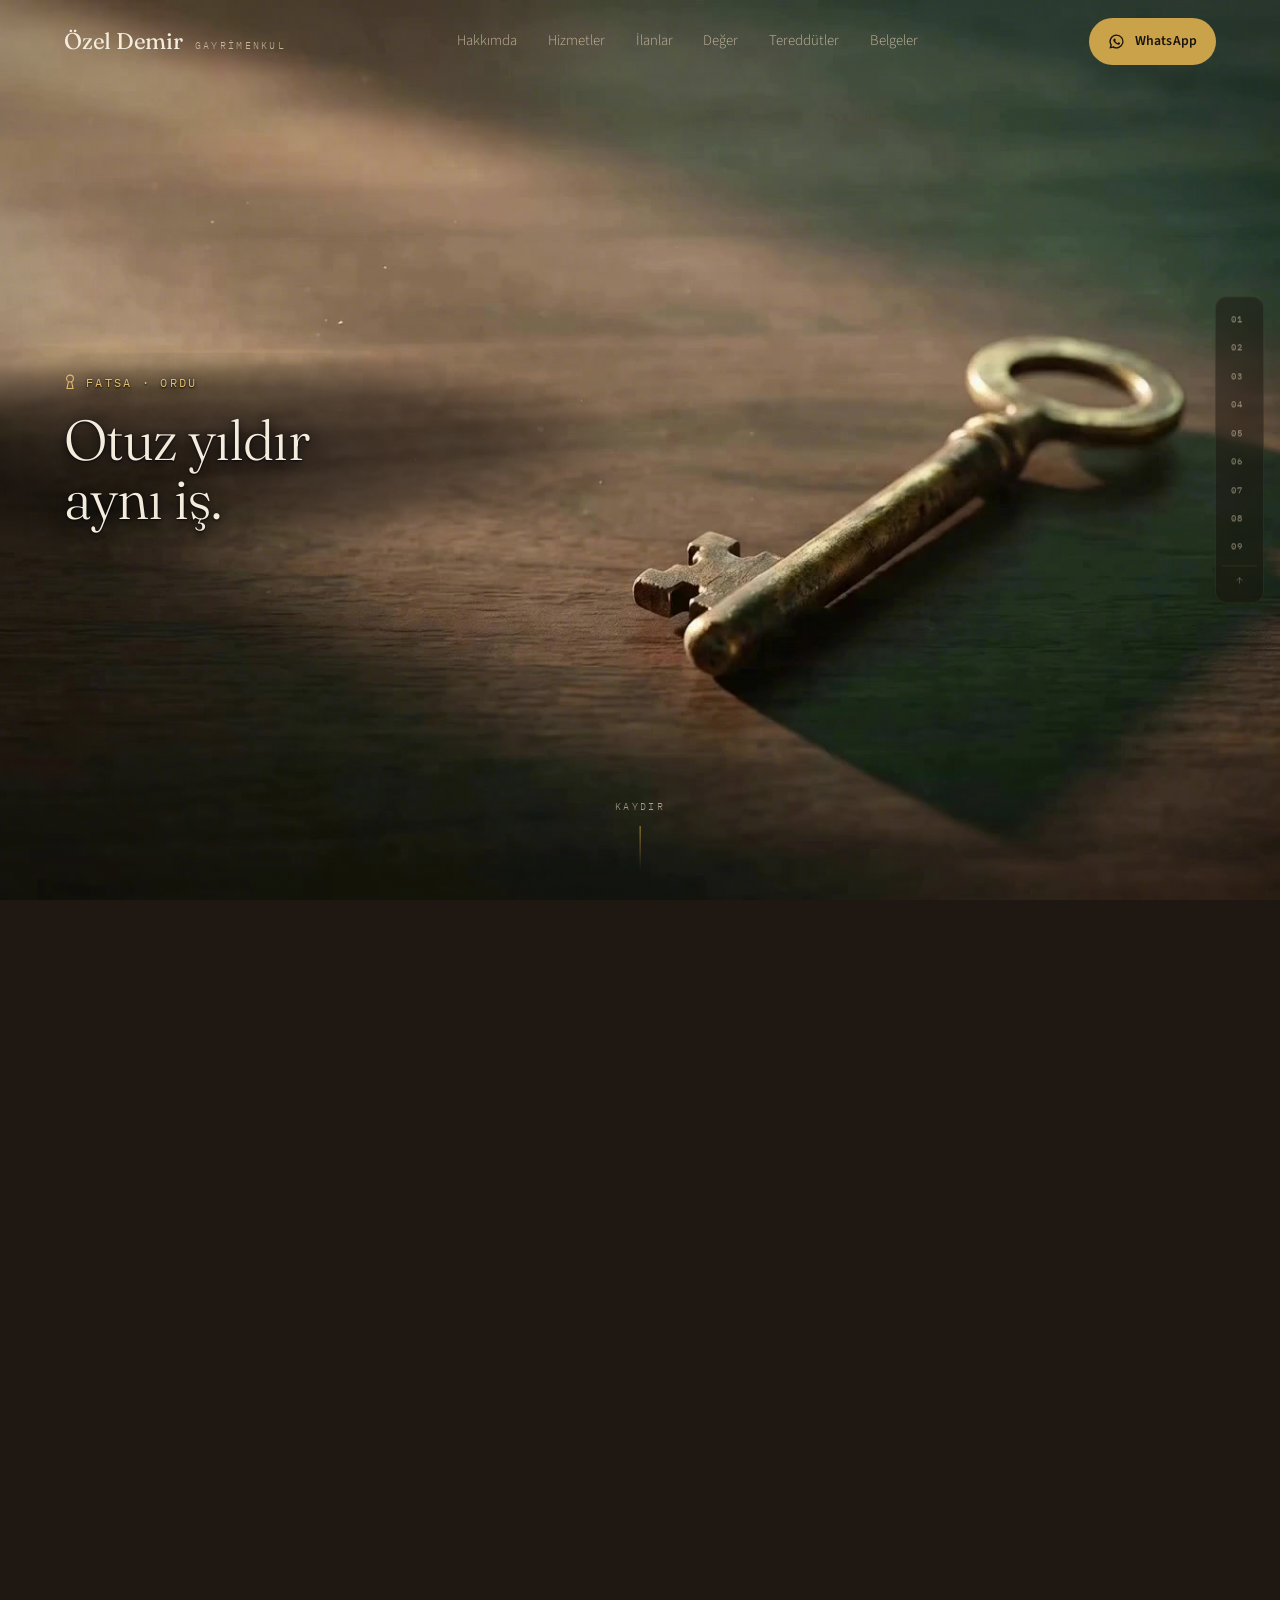
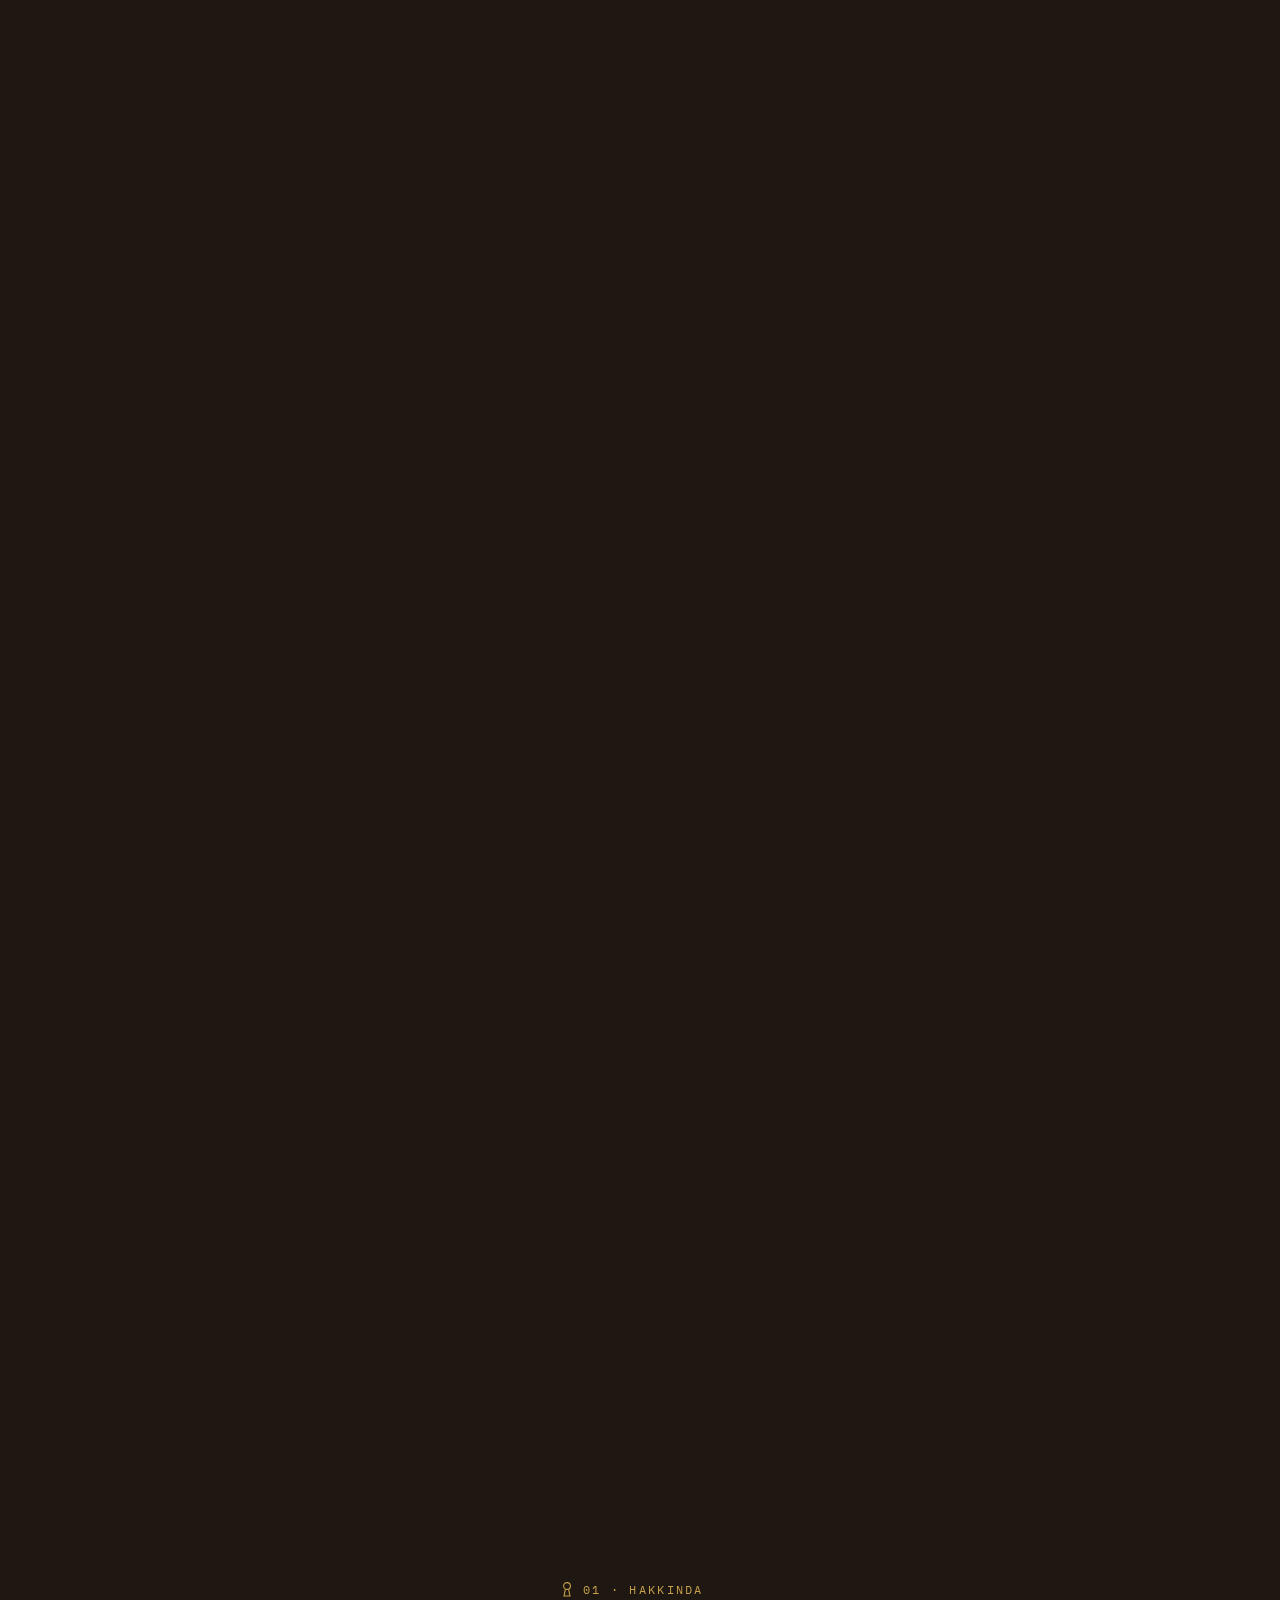
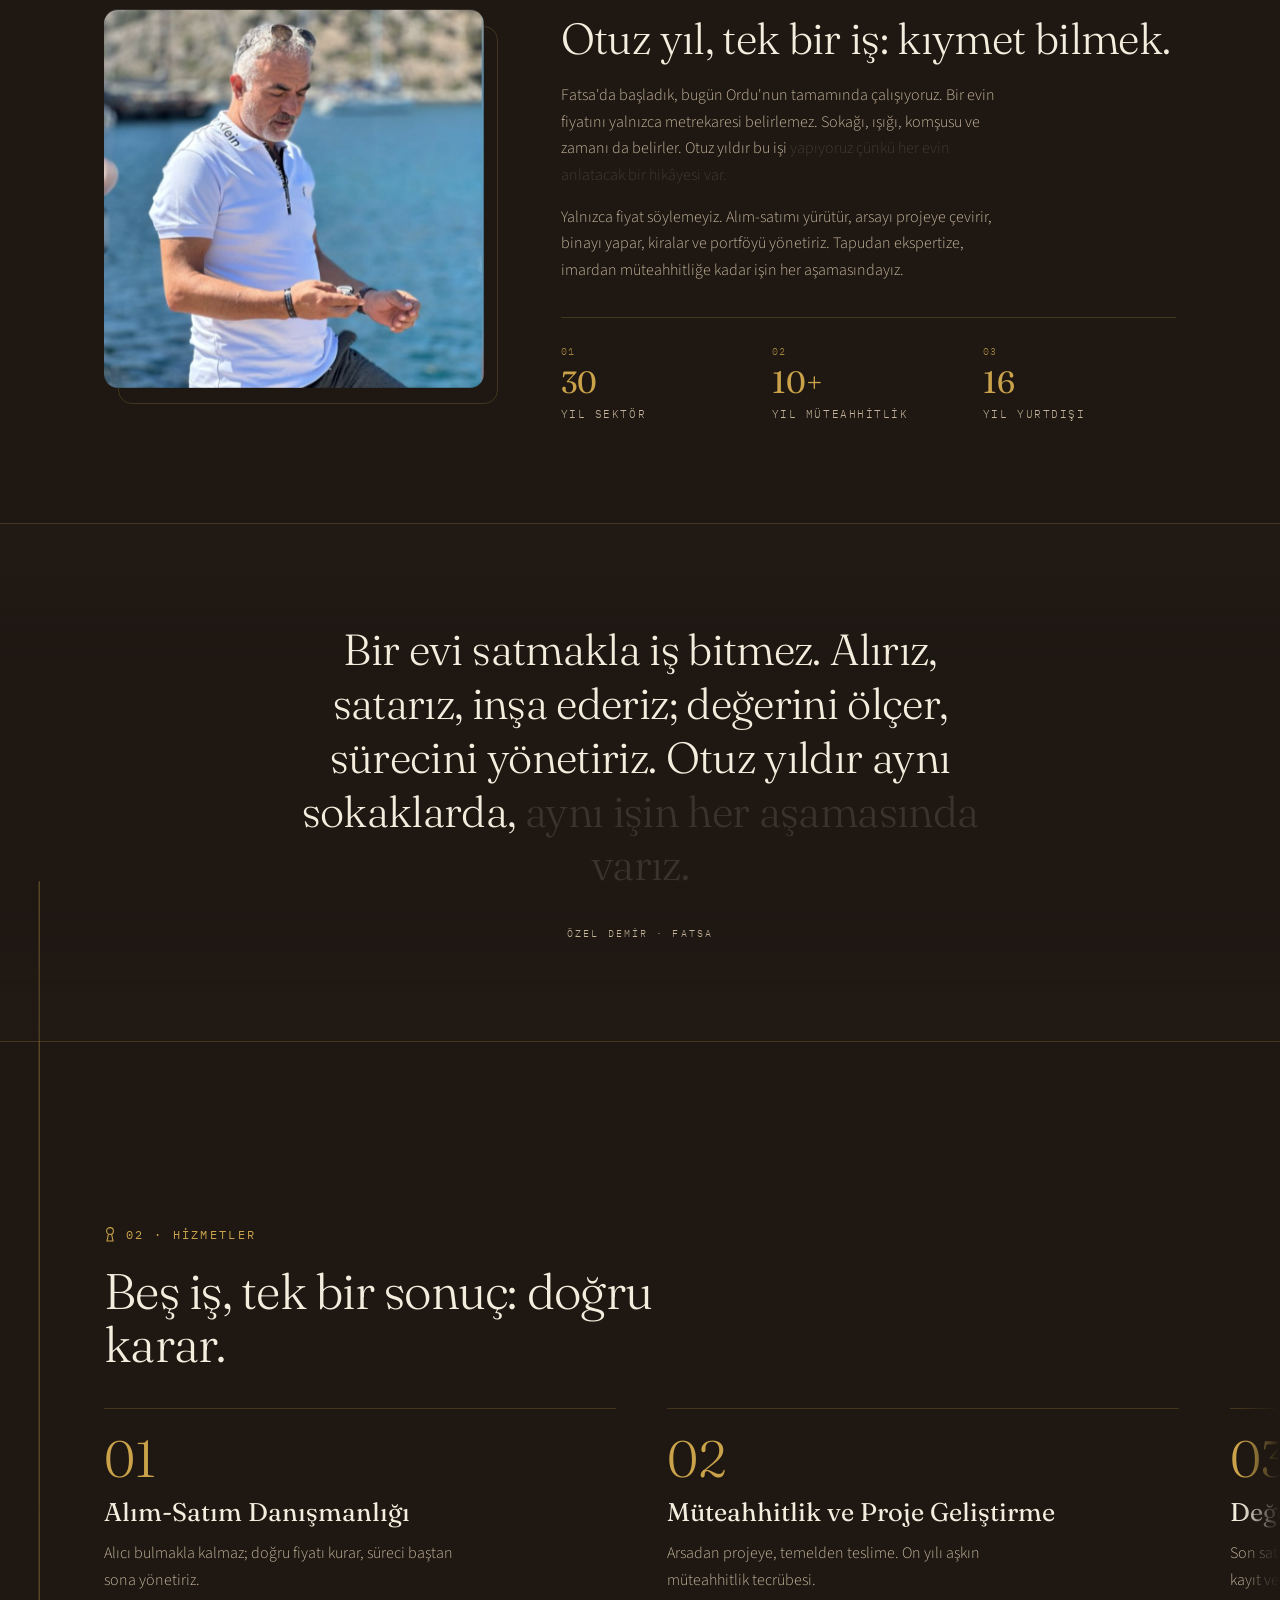
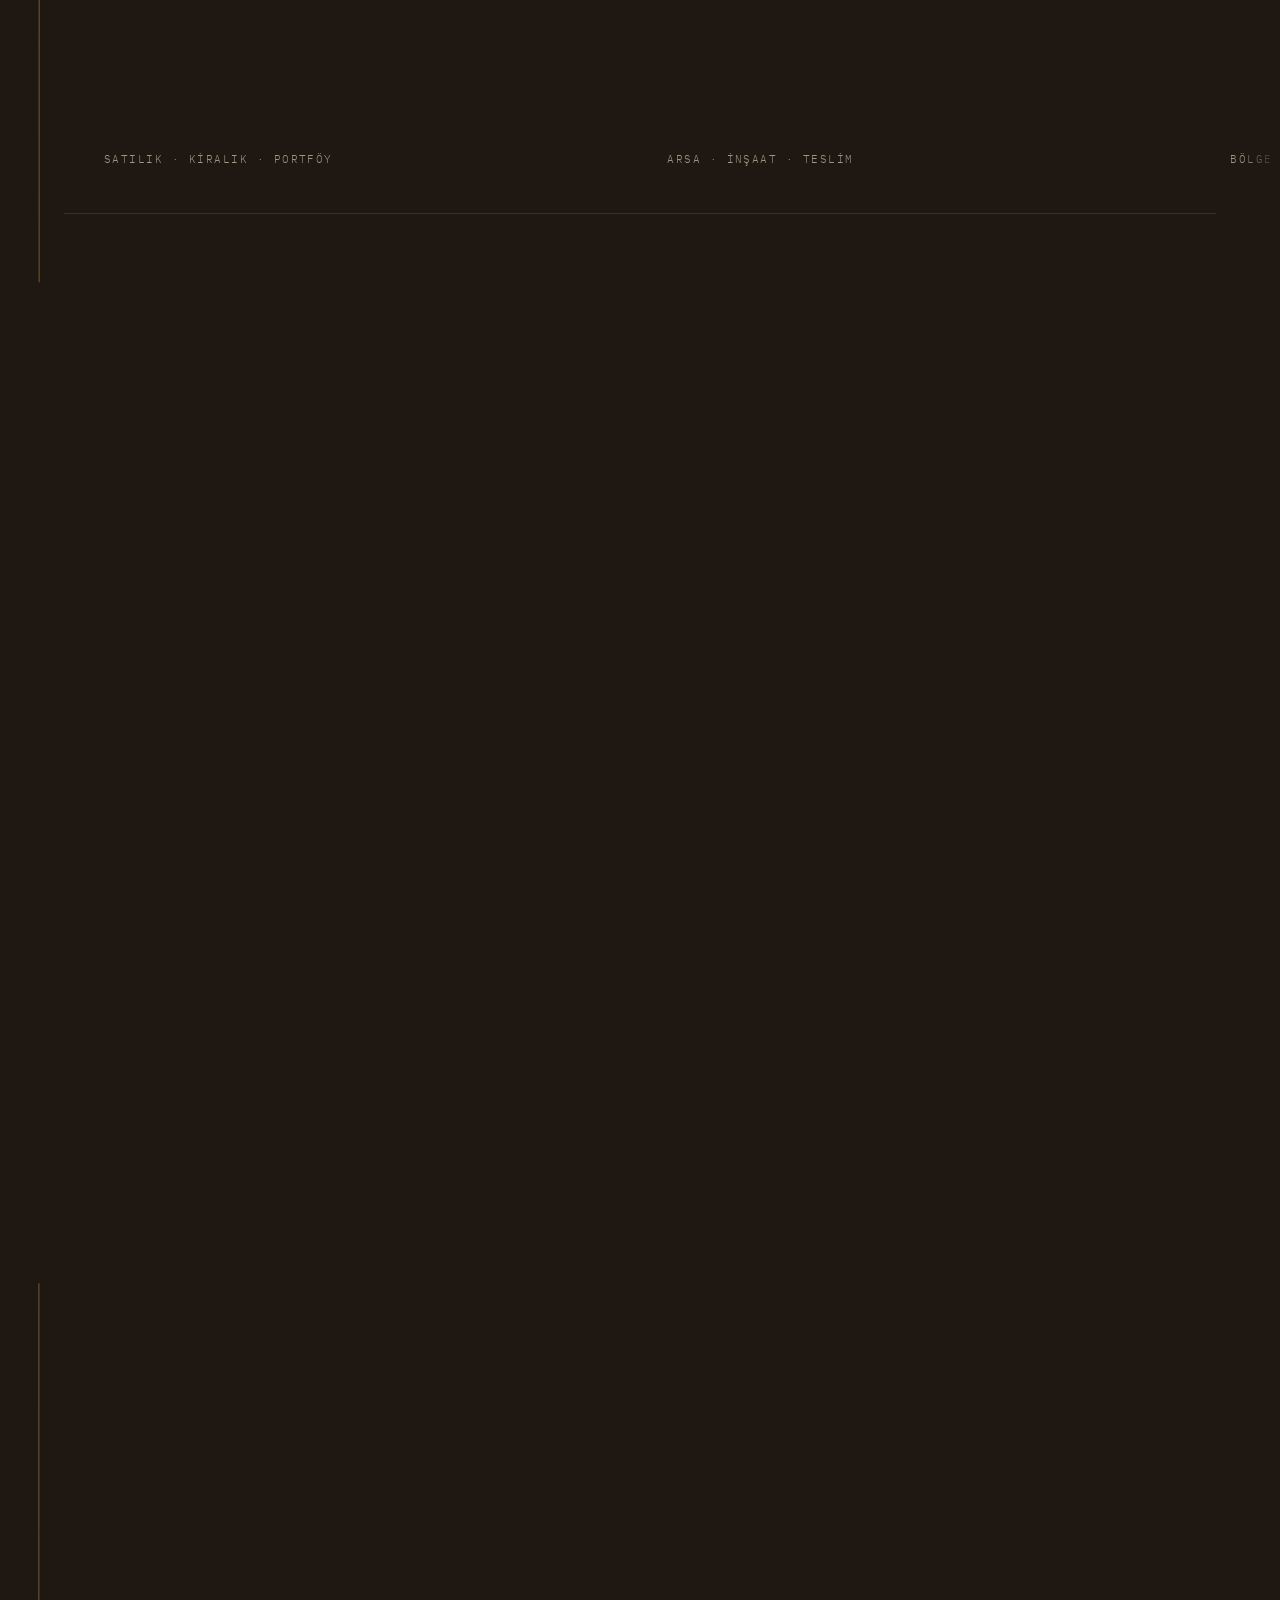
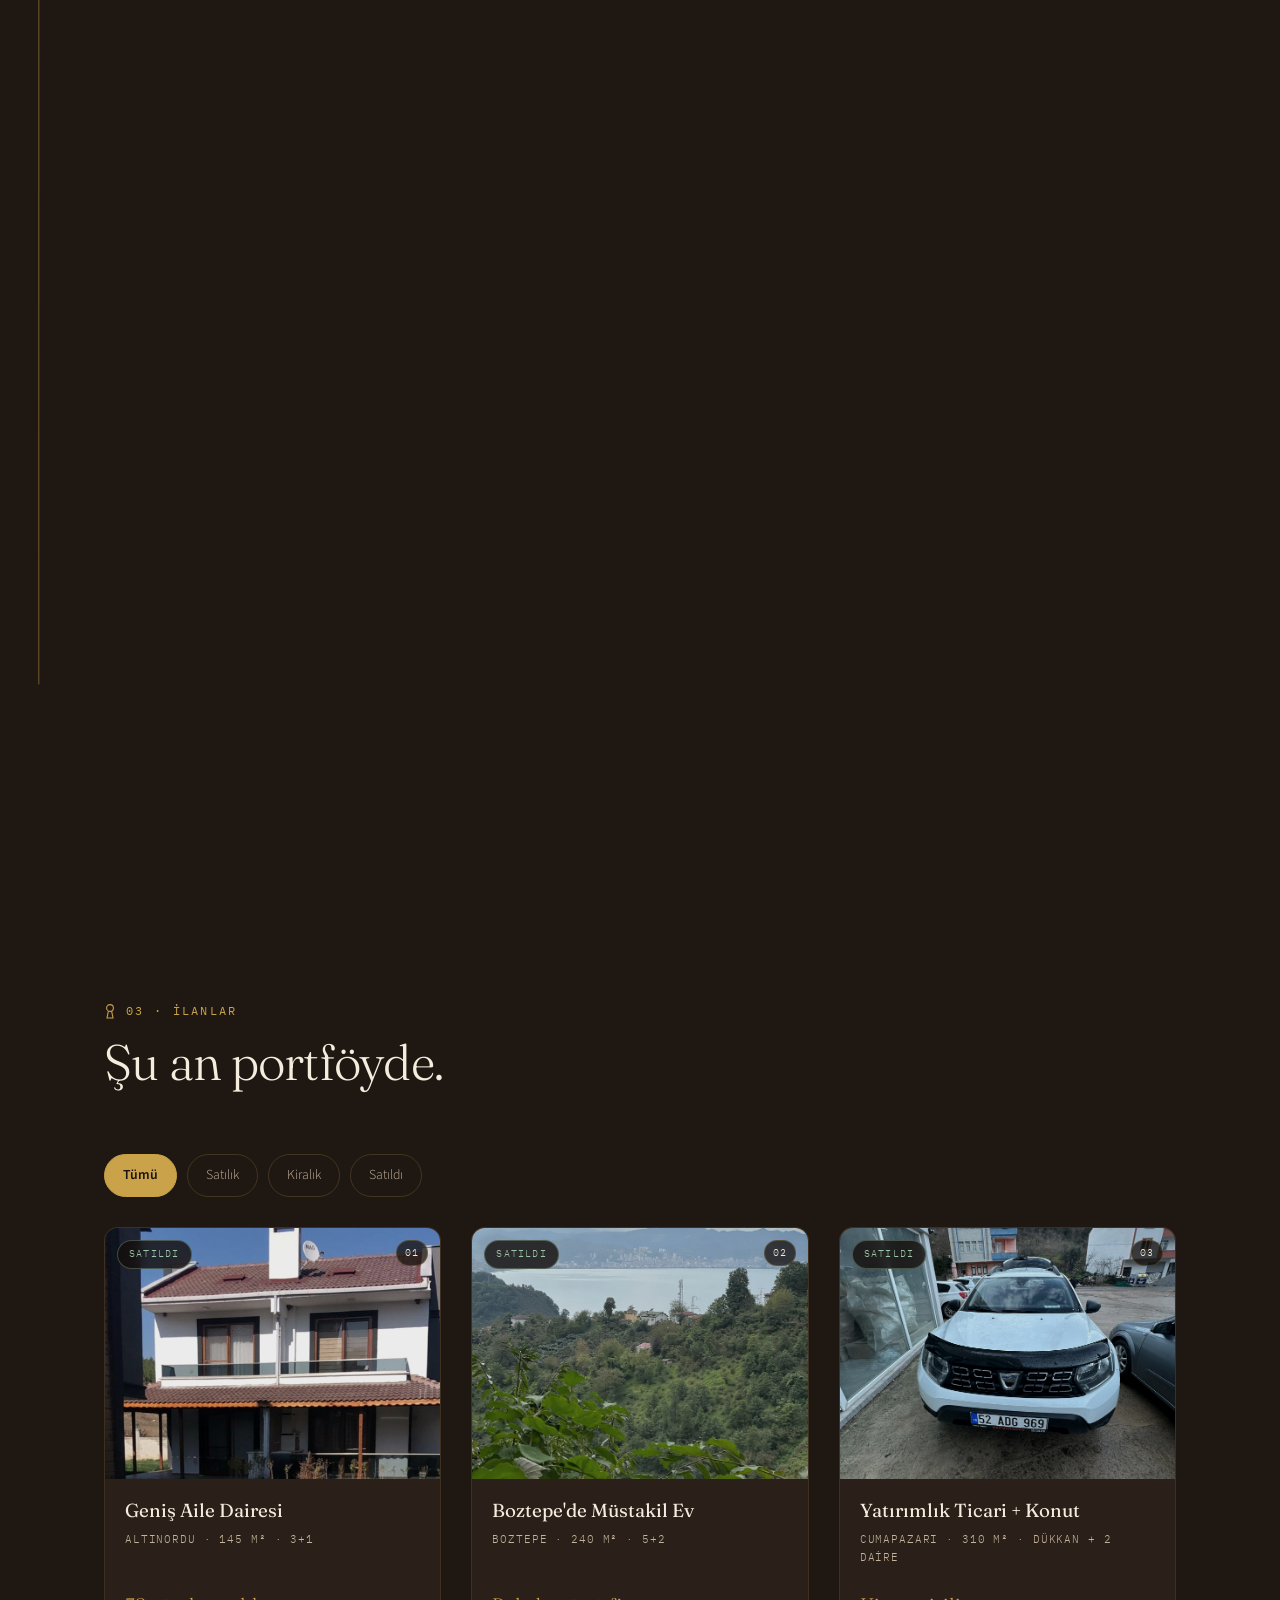
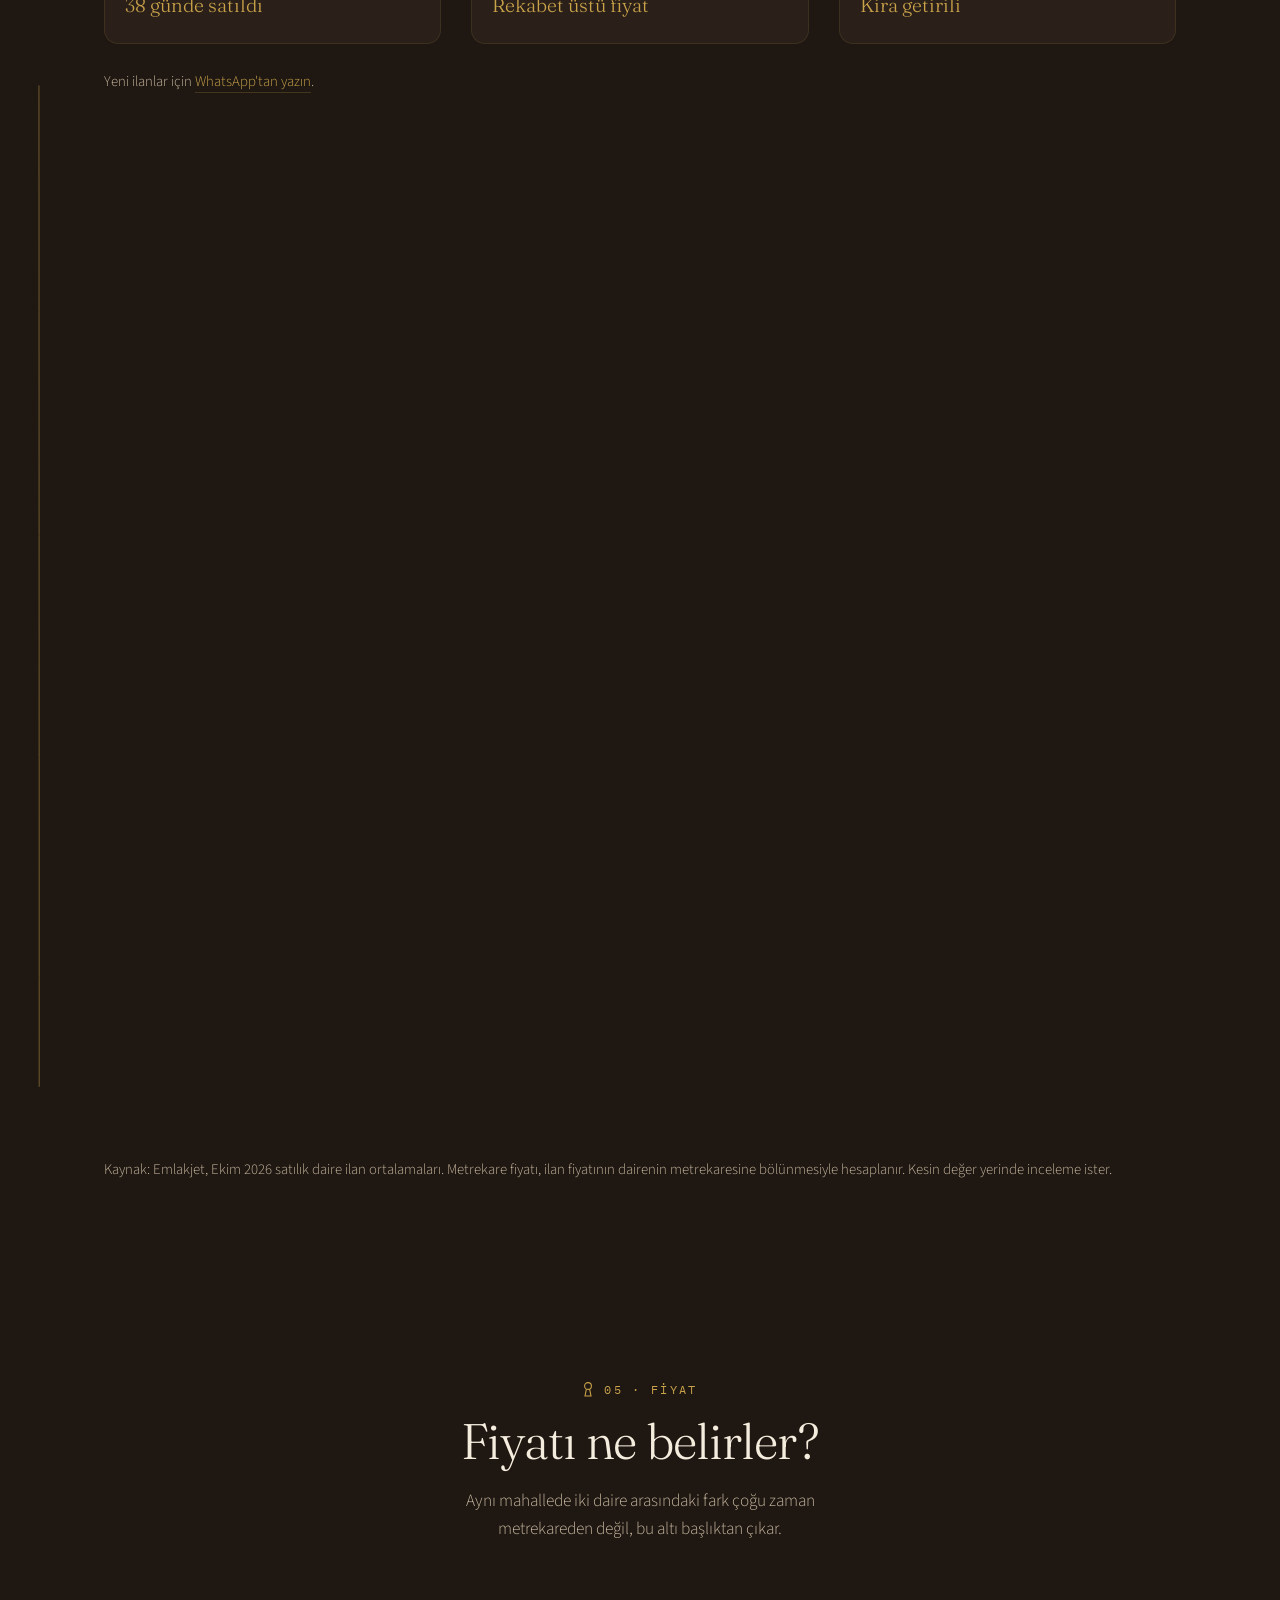
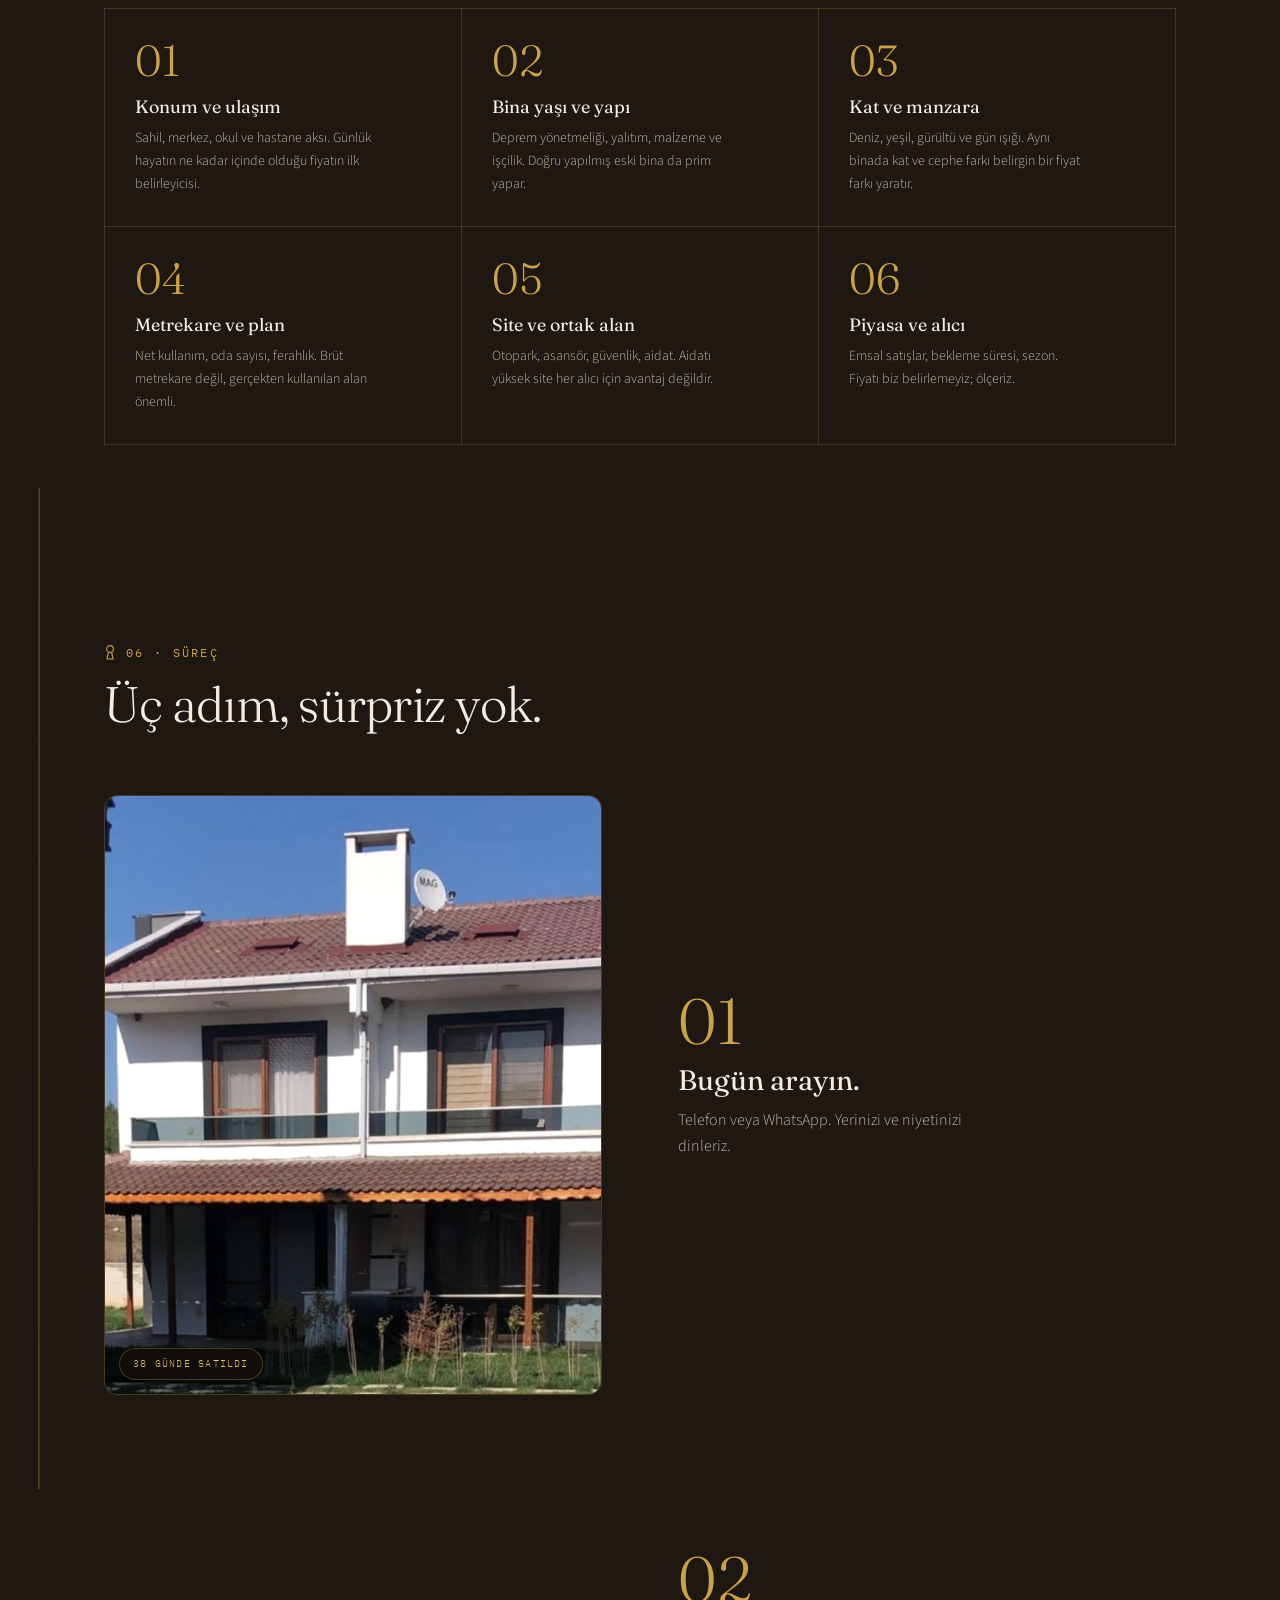
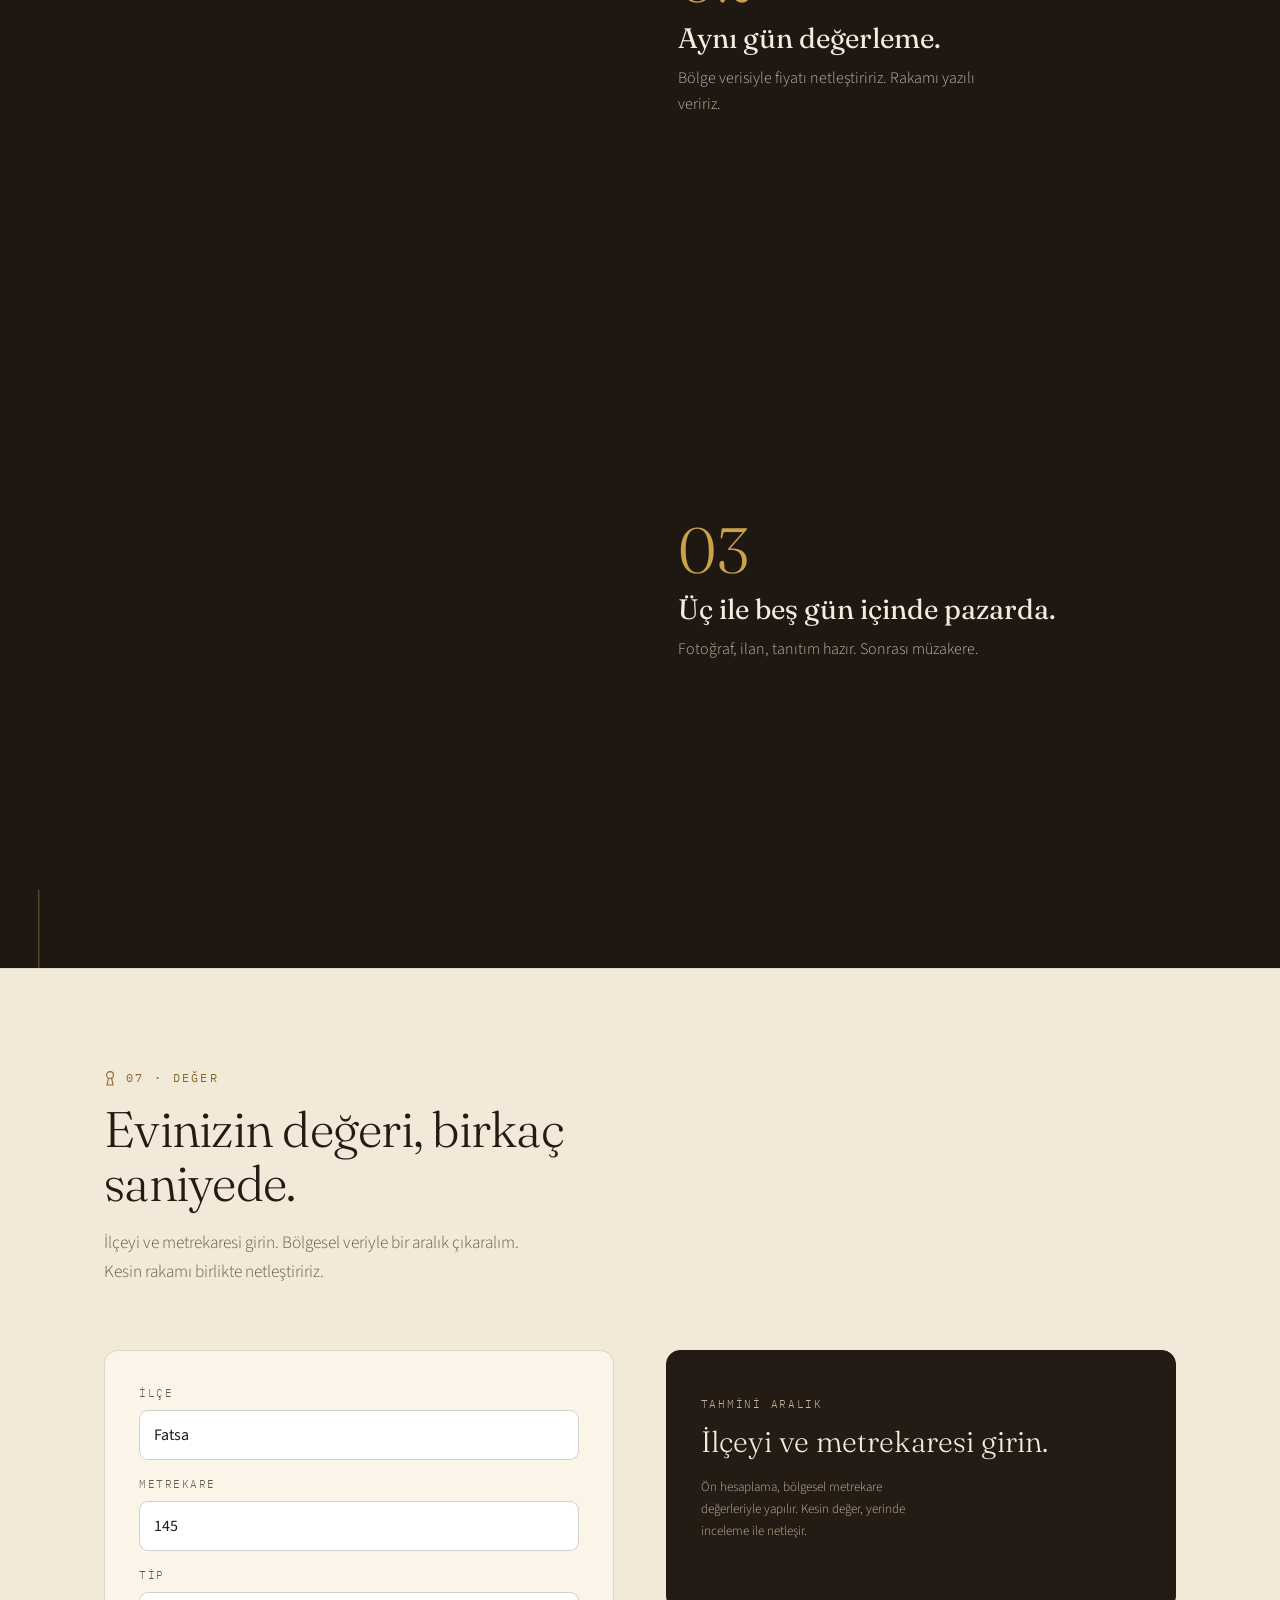
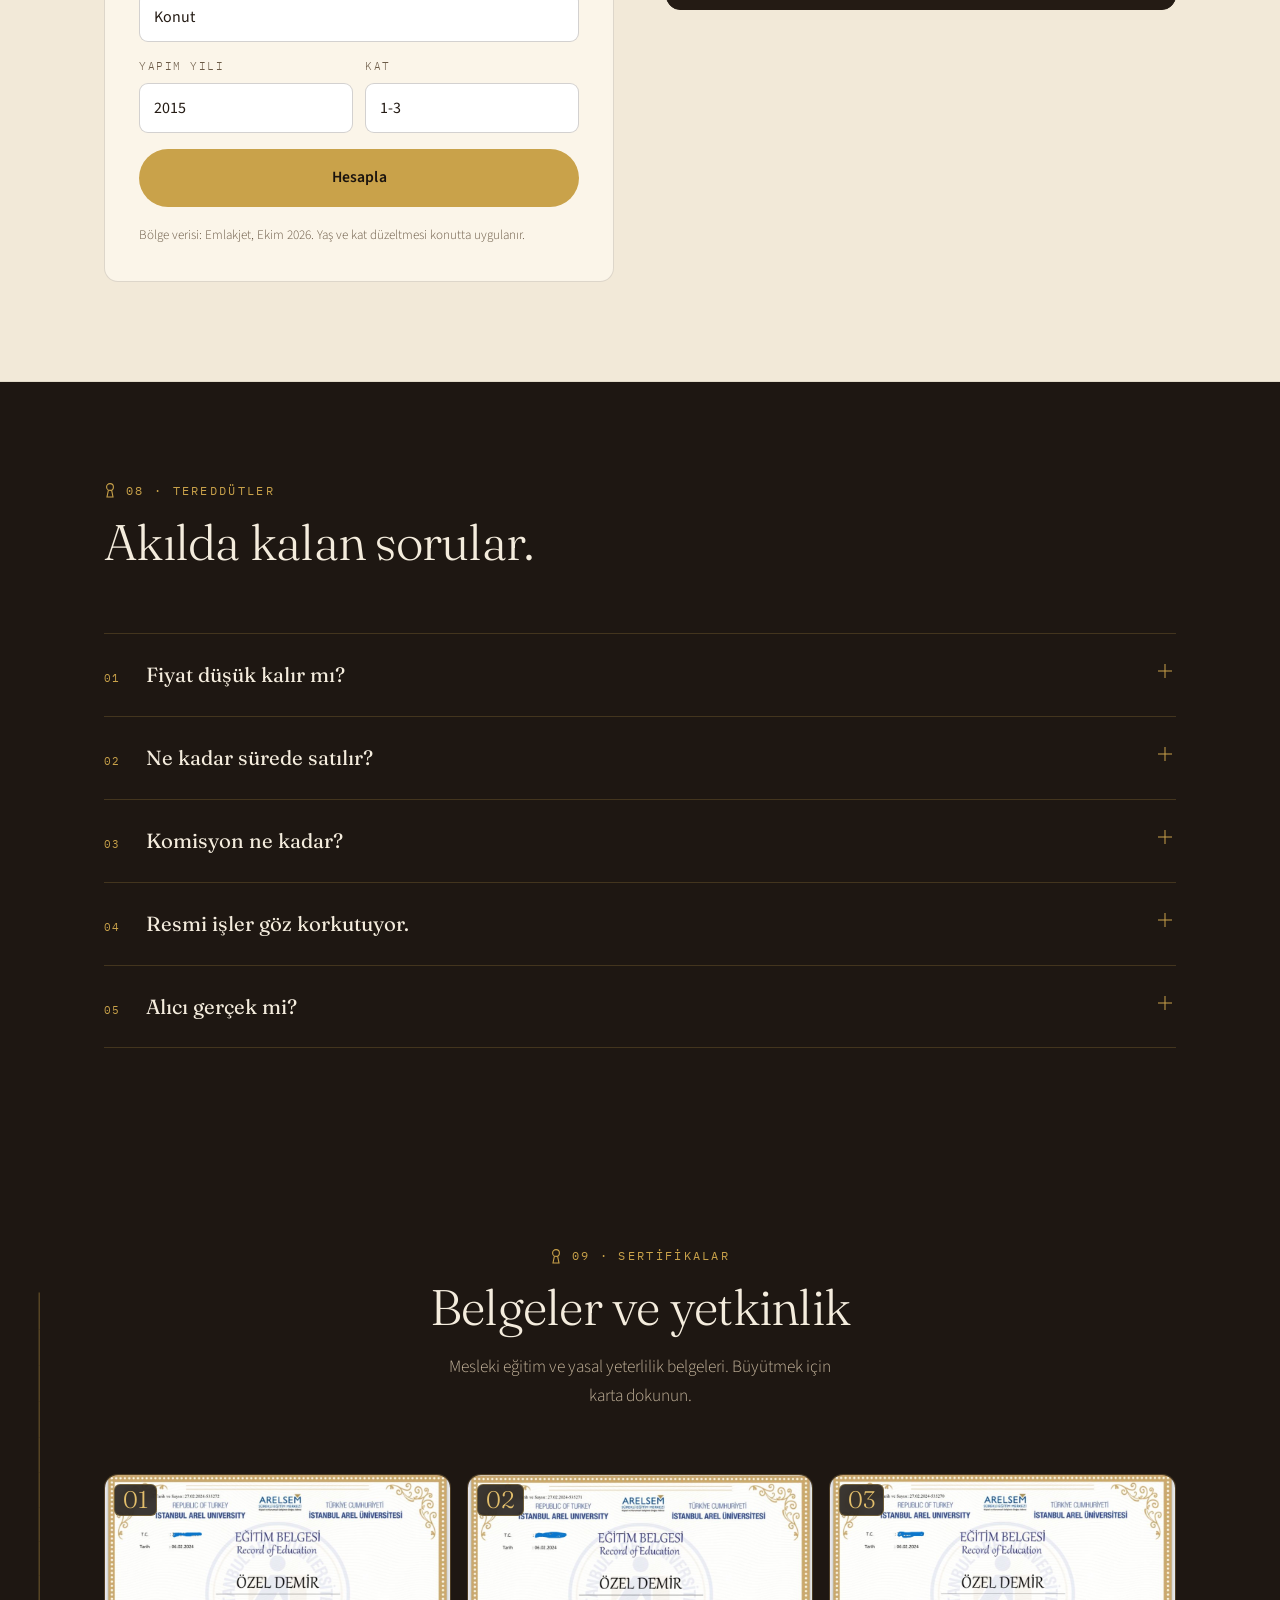
==== commit edb18802: "Site ve ilanlar güncellendi (2026-10-25 00:58)" ====
--- a/index.html
+++ b/index.html
@@ -20,8 +20,7 @@
 <link rel="preconnect" href="https://fonts.googleapis.com">
 <link rel="preconnect" href="https://fonts.gstatic.com" crossorigin>
 <link href="https://fonts.googleapis.com/css2?family=Fraunces:opsz,wght@9..144,300..600&family=IBM+Plex+Mono:wght@400;500&family=Source+Sans+3:wght@300;400;600&display=swap" rel="stylesheet">
-<link rel="stylesheet" href="assets/site.css">
-<script>document.documentElement.classList.toggle("reduced",matchMedia("(prefers-reduced-motion:reduce)").matches&&!matchMedia("(max-width:900px),(orientation:portrait) and (max-width:1024px)").matches);</script>
+<link rel="stylesheet" href="assets/site.css?v=3">
 <script type="application/ld+json">
 {
   "@context":"https://schema.org",
@@ -507,6 +506,6 @@
 </footer>
 
 <script src="assets/listings.js"></script>
-<script src="assets/site.js"></script>
+<script src="assets/site.js?v=3"></script>
 </body>
 </html>
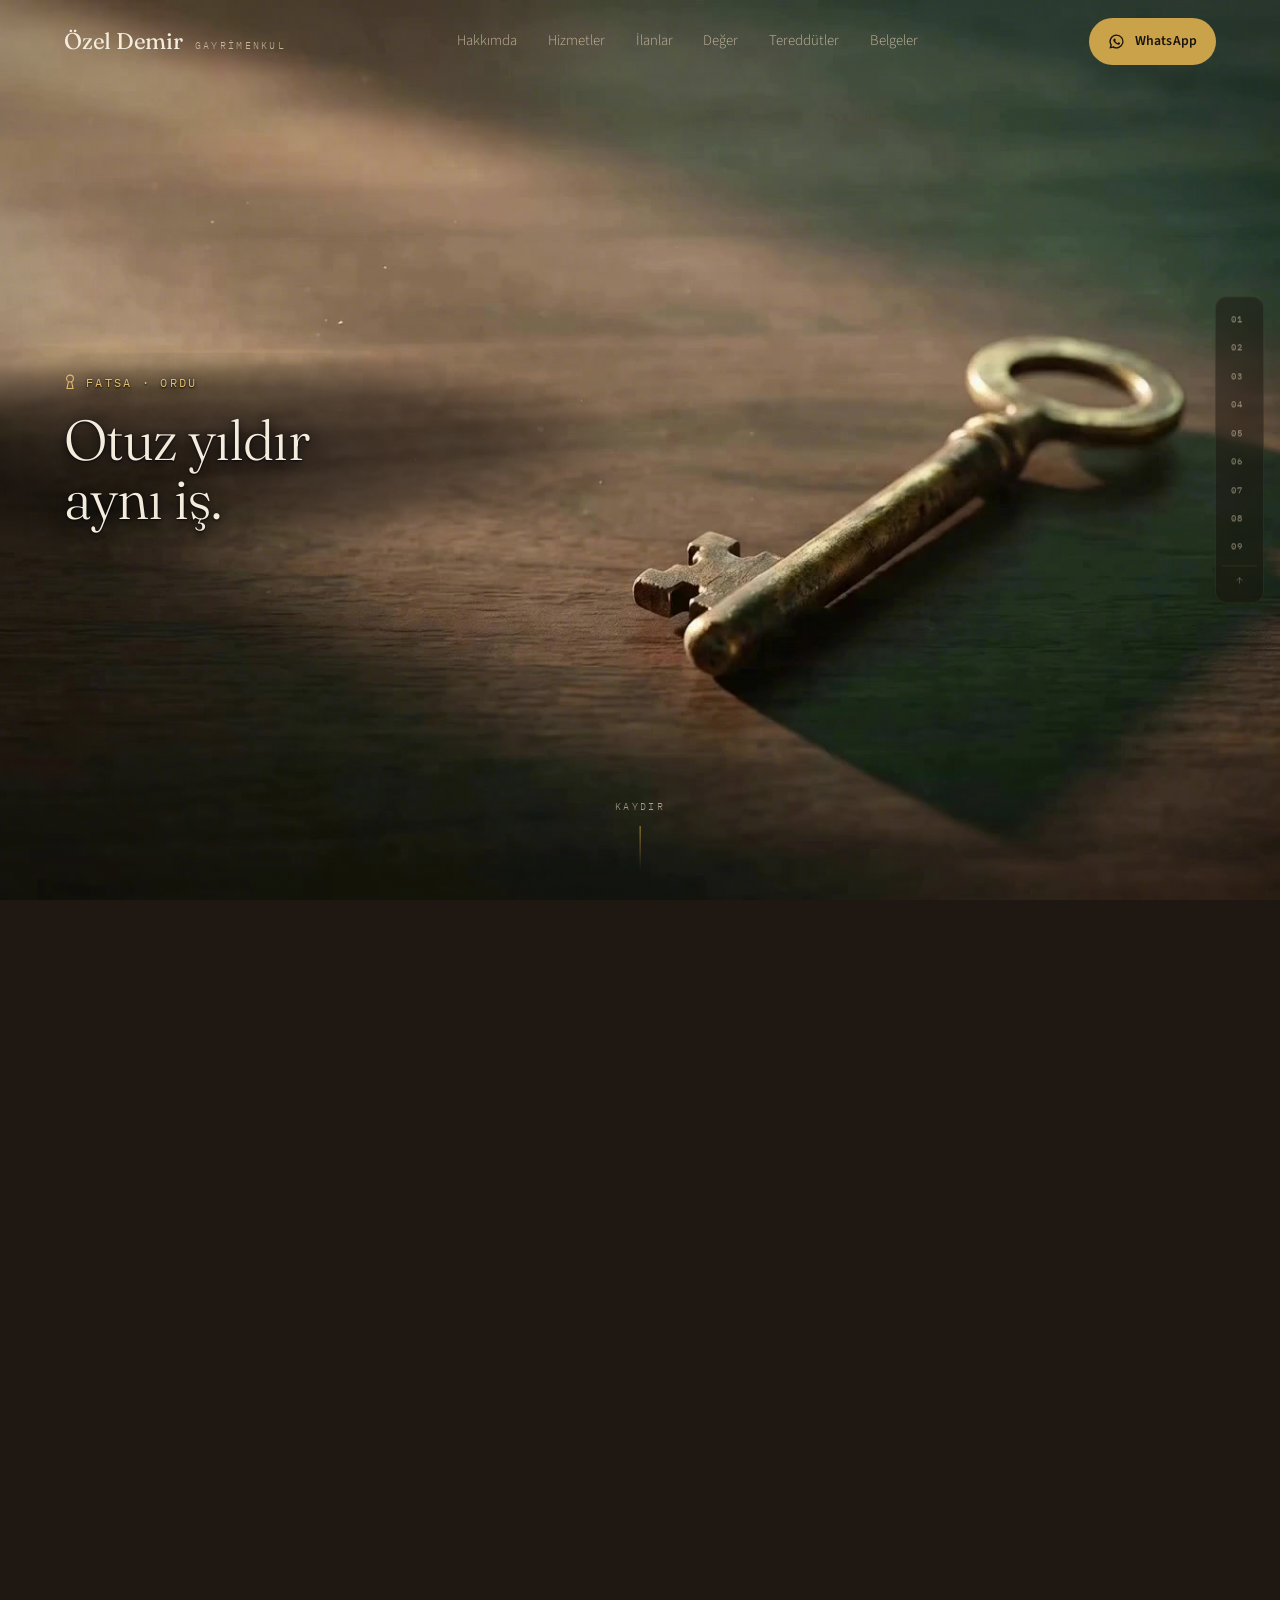
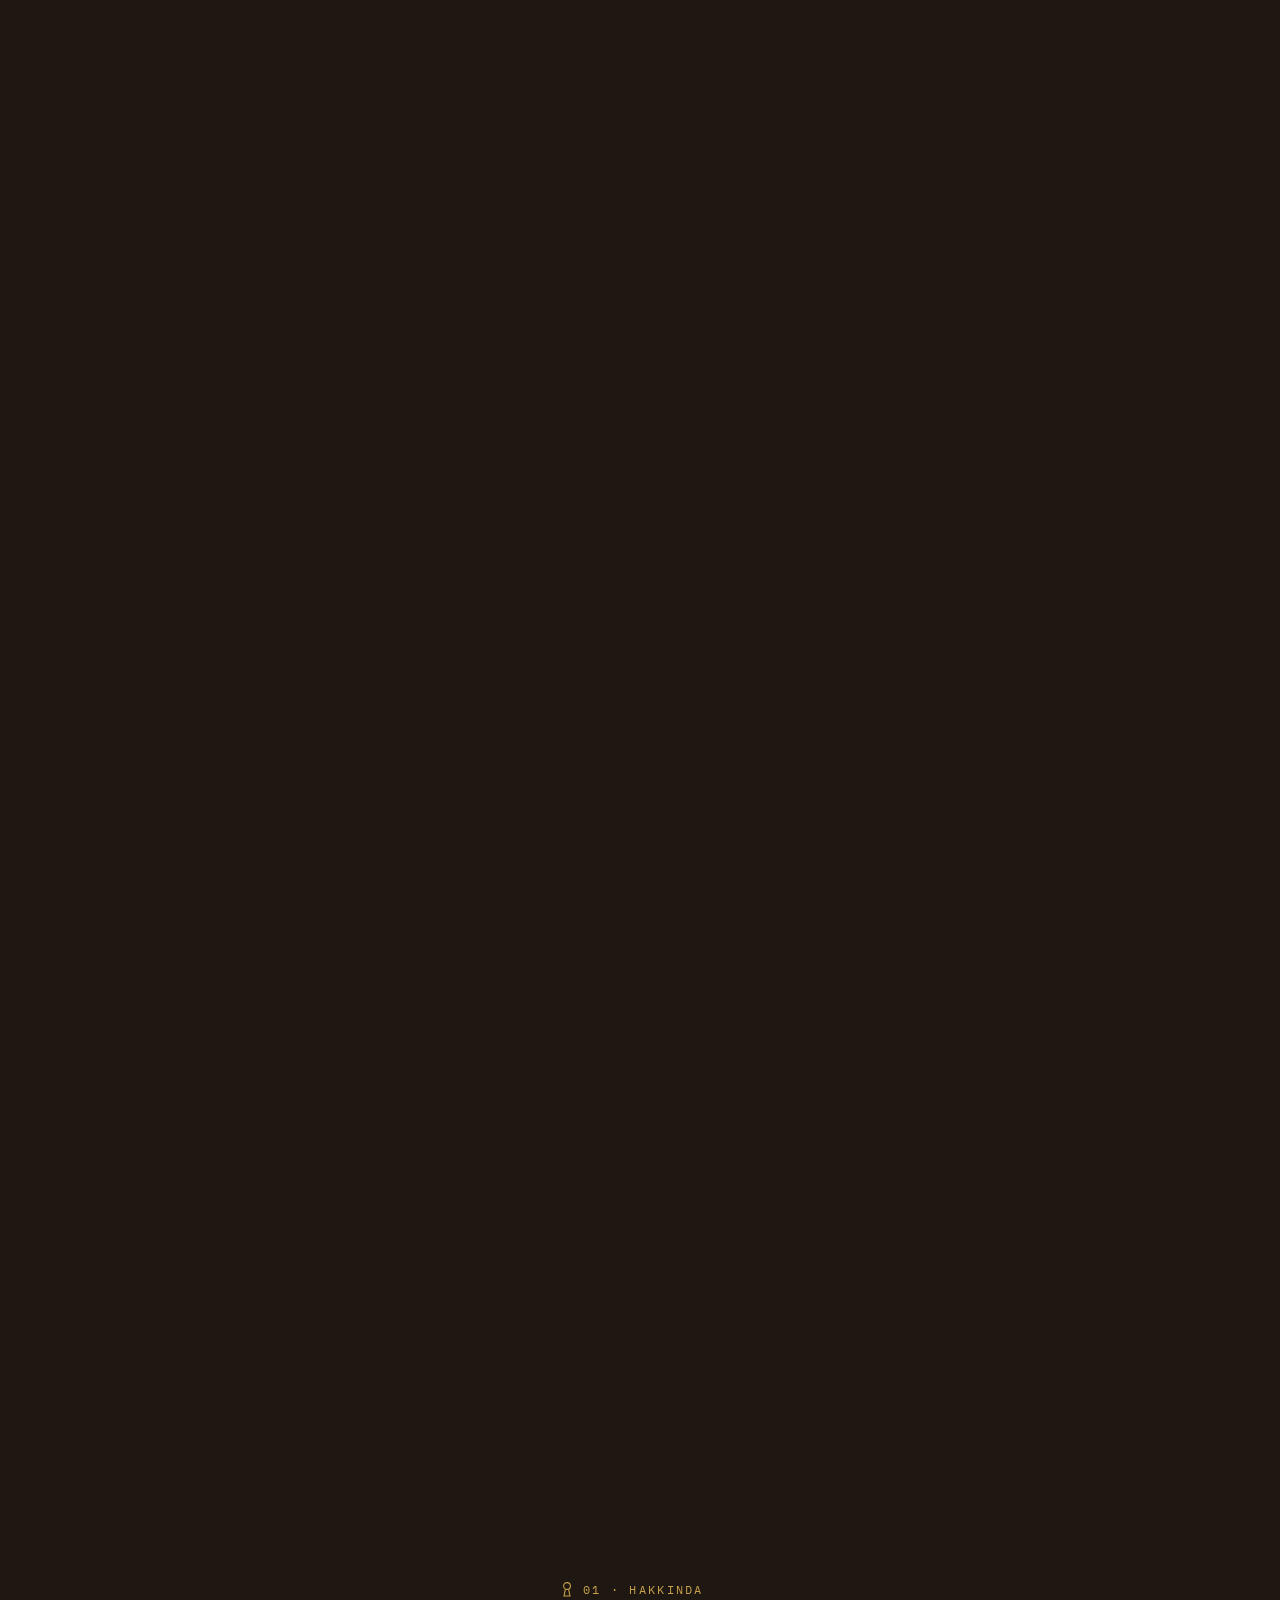
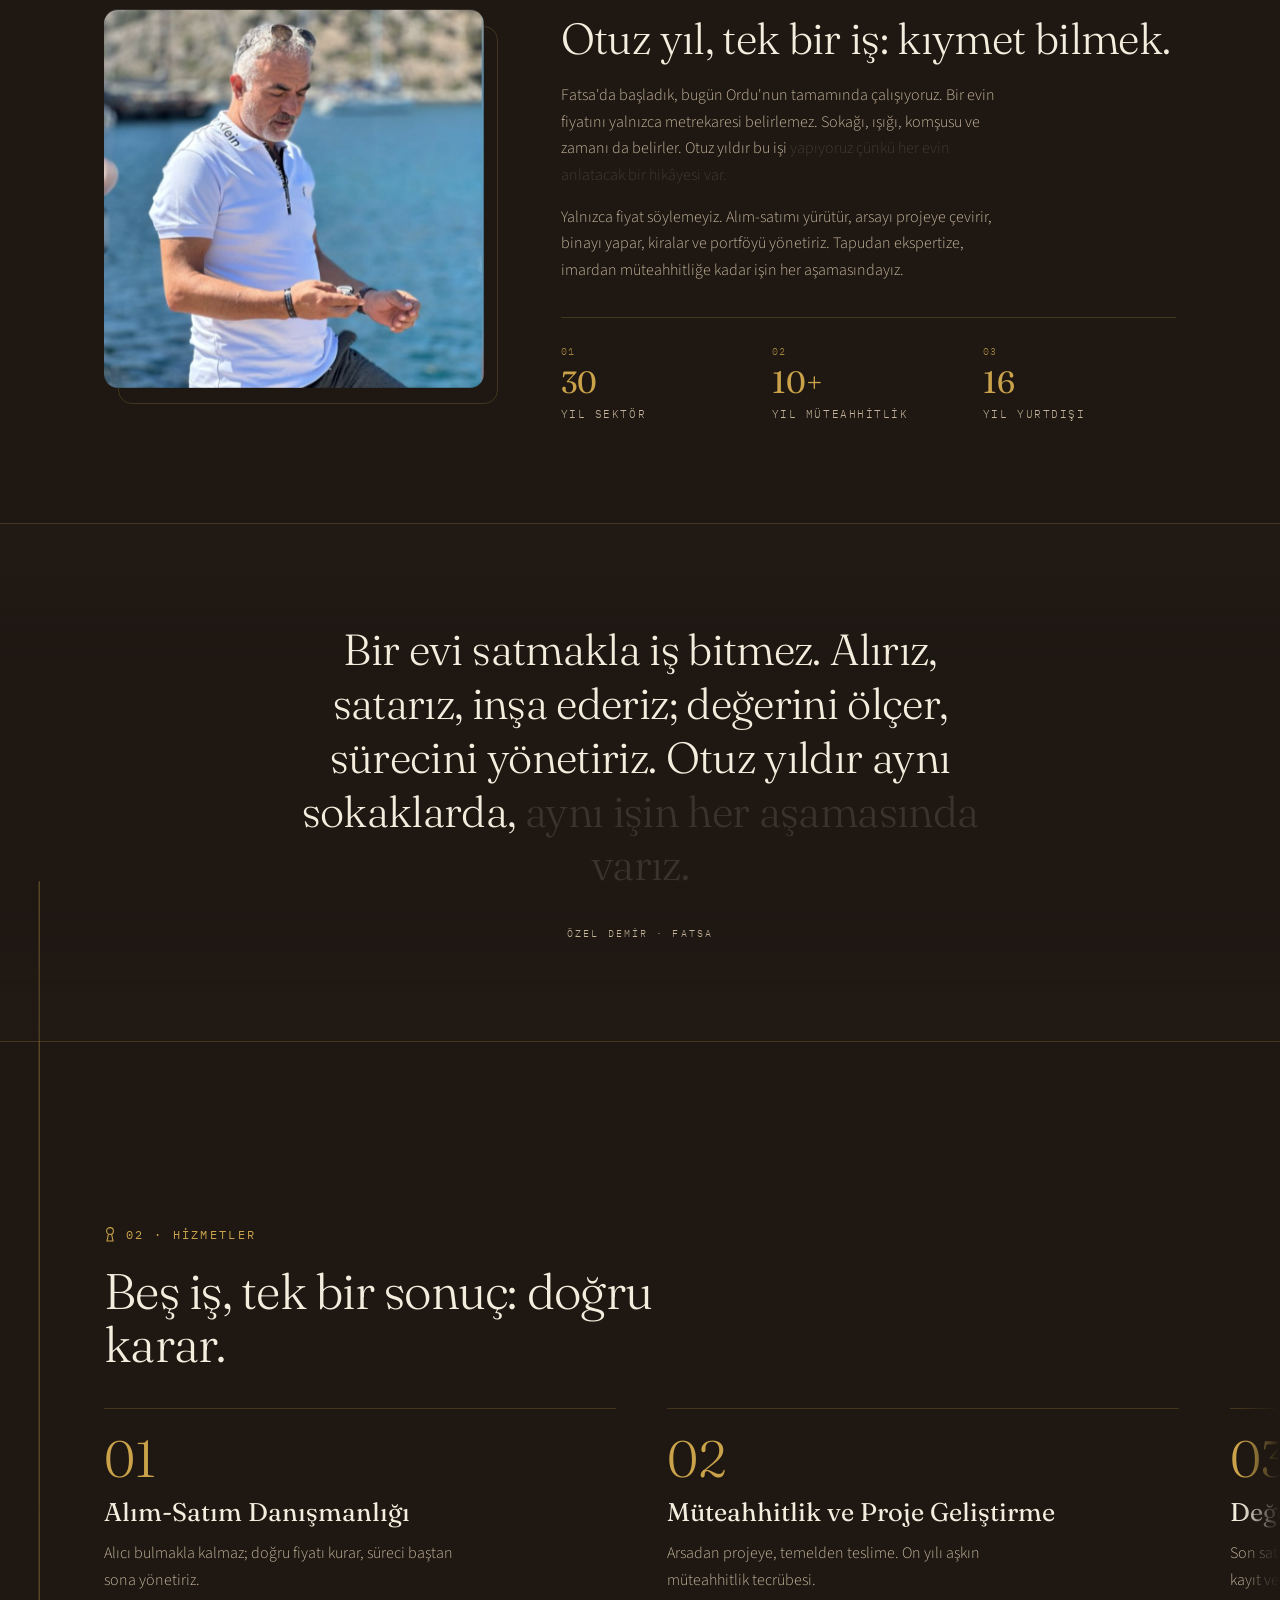
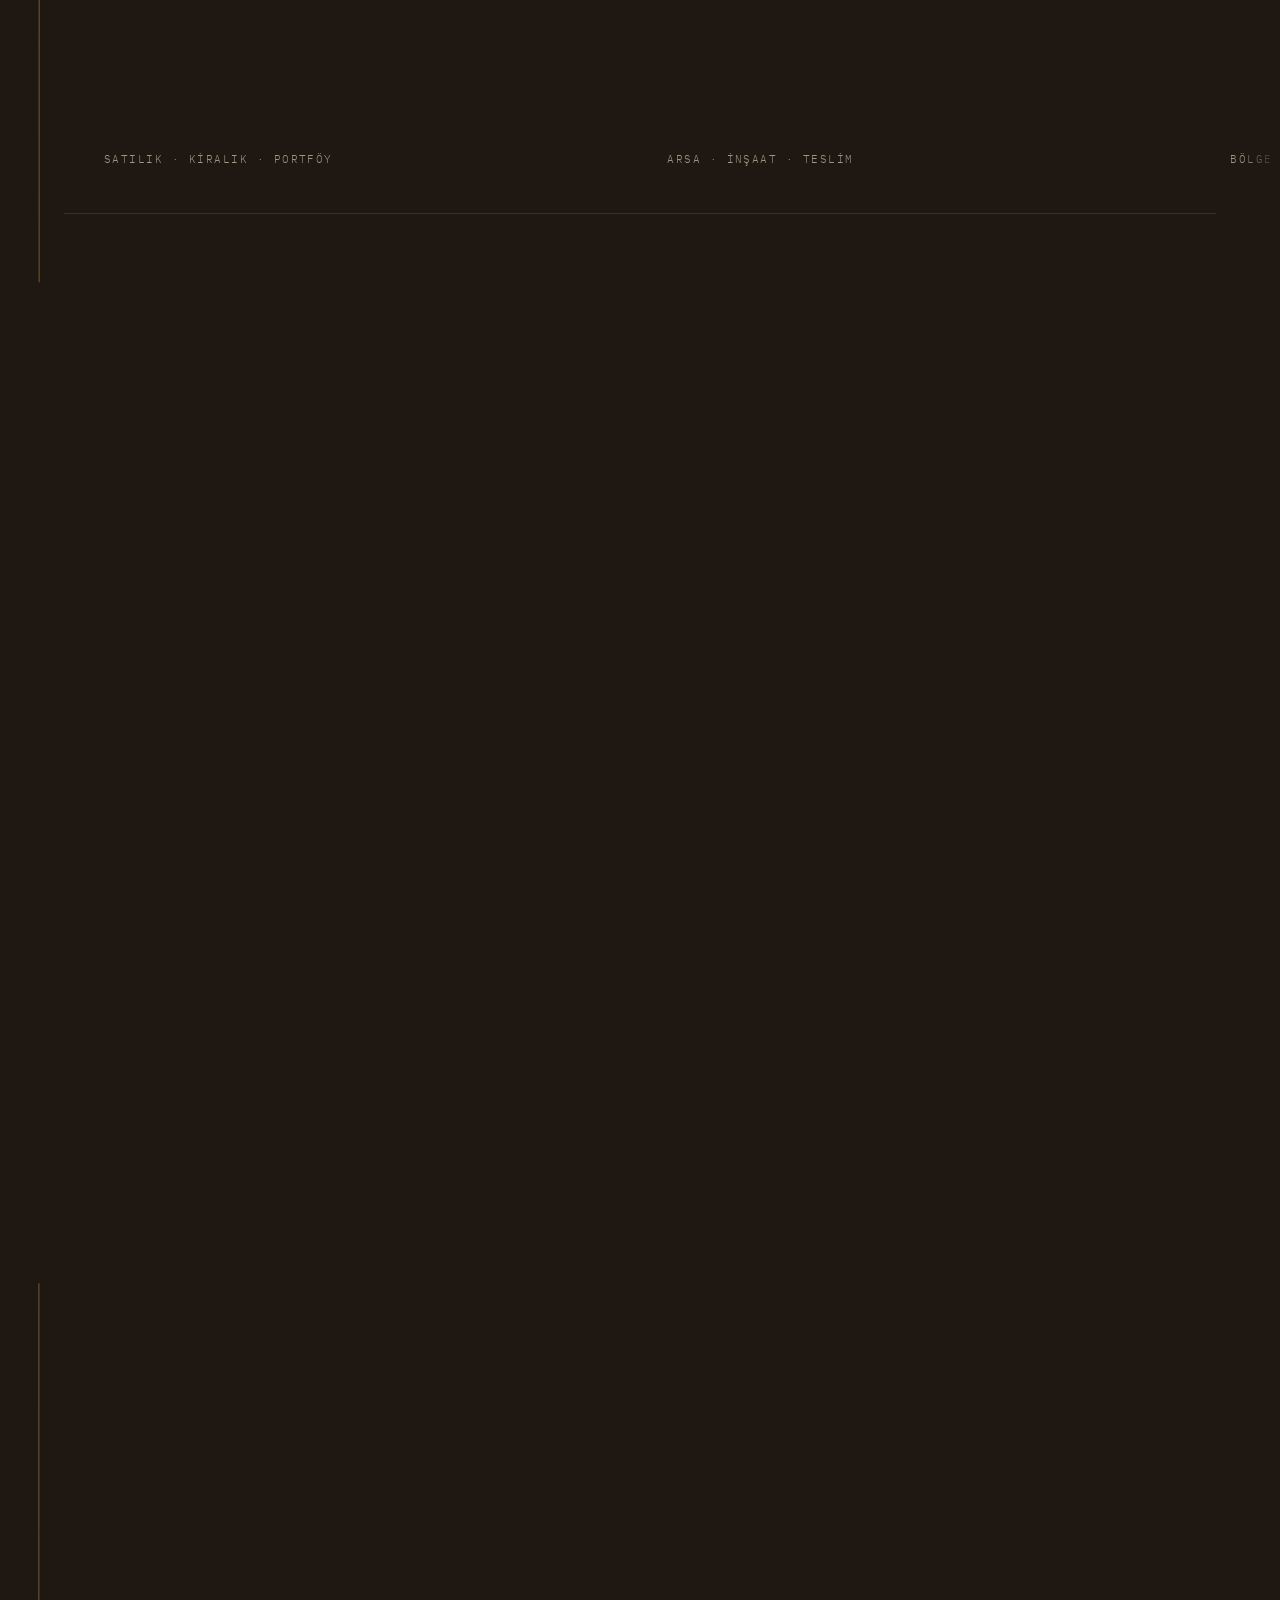
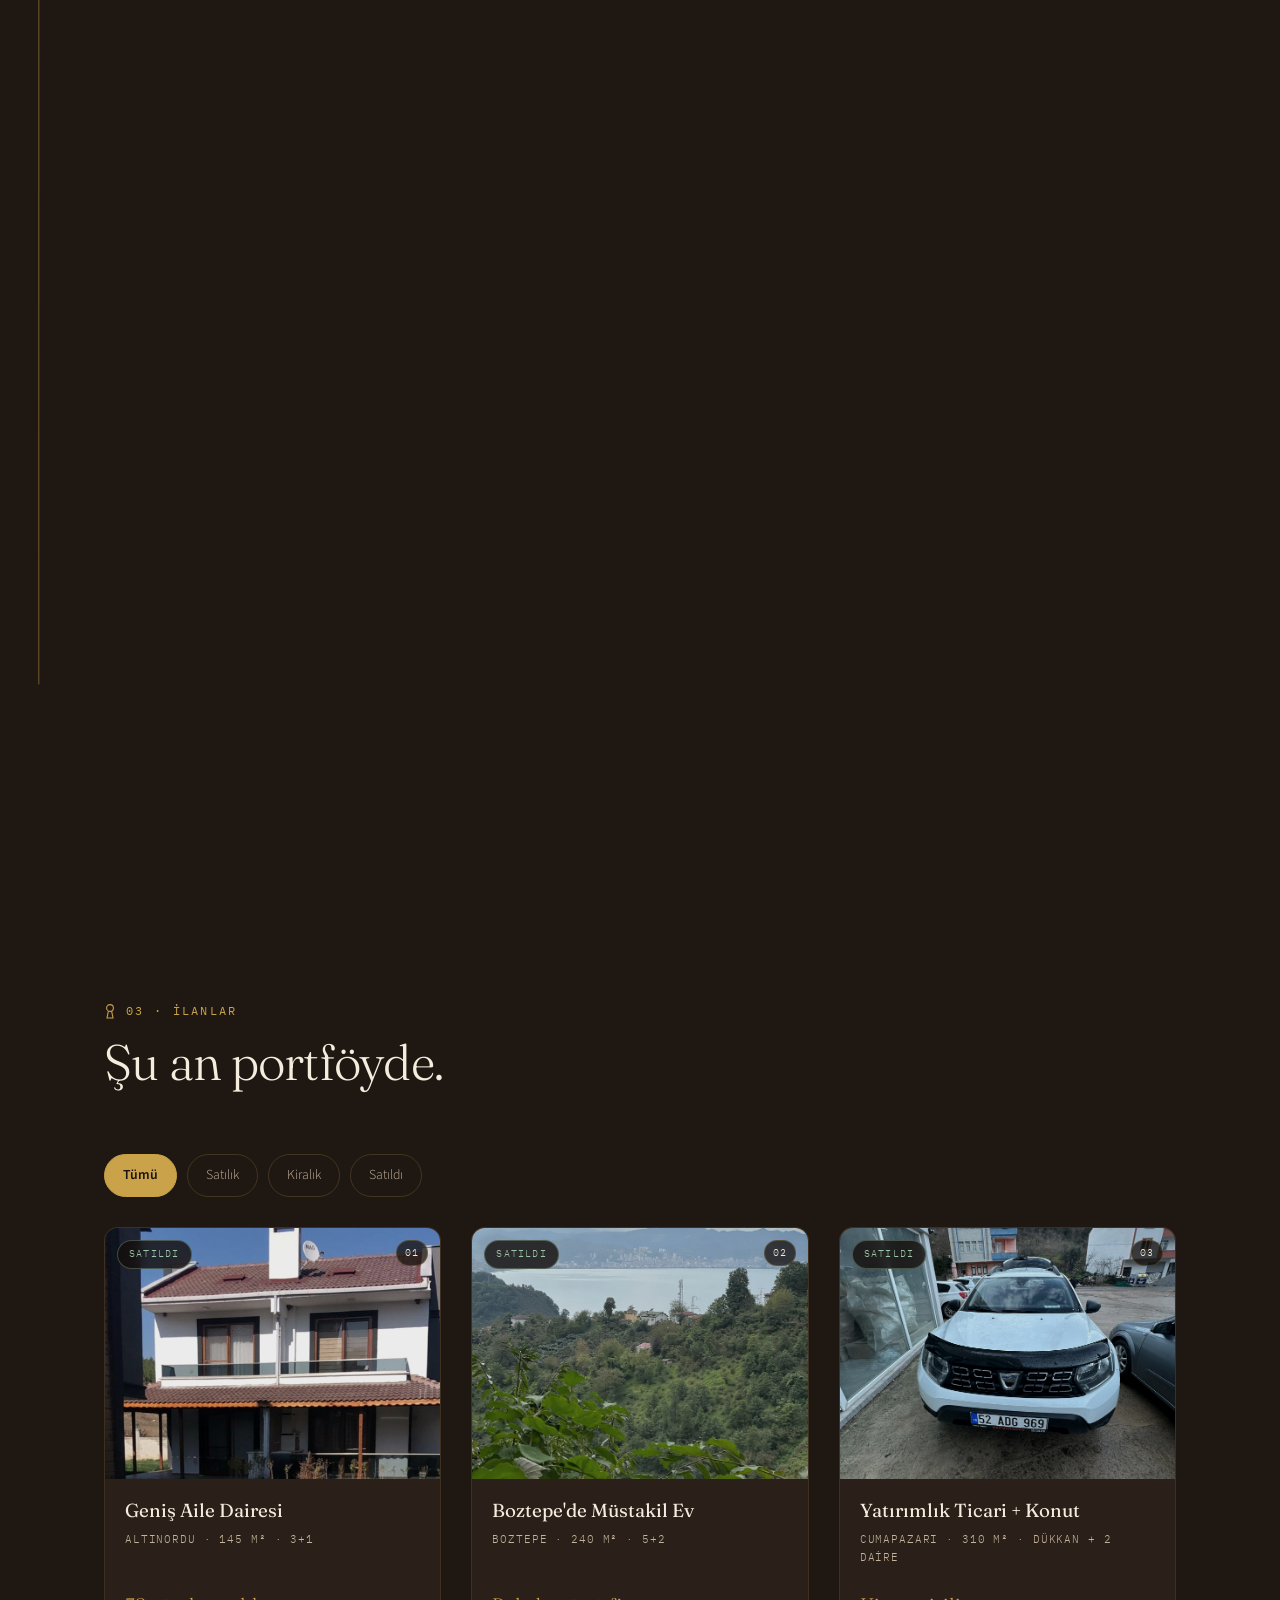
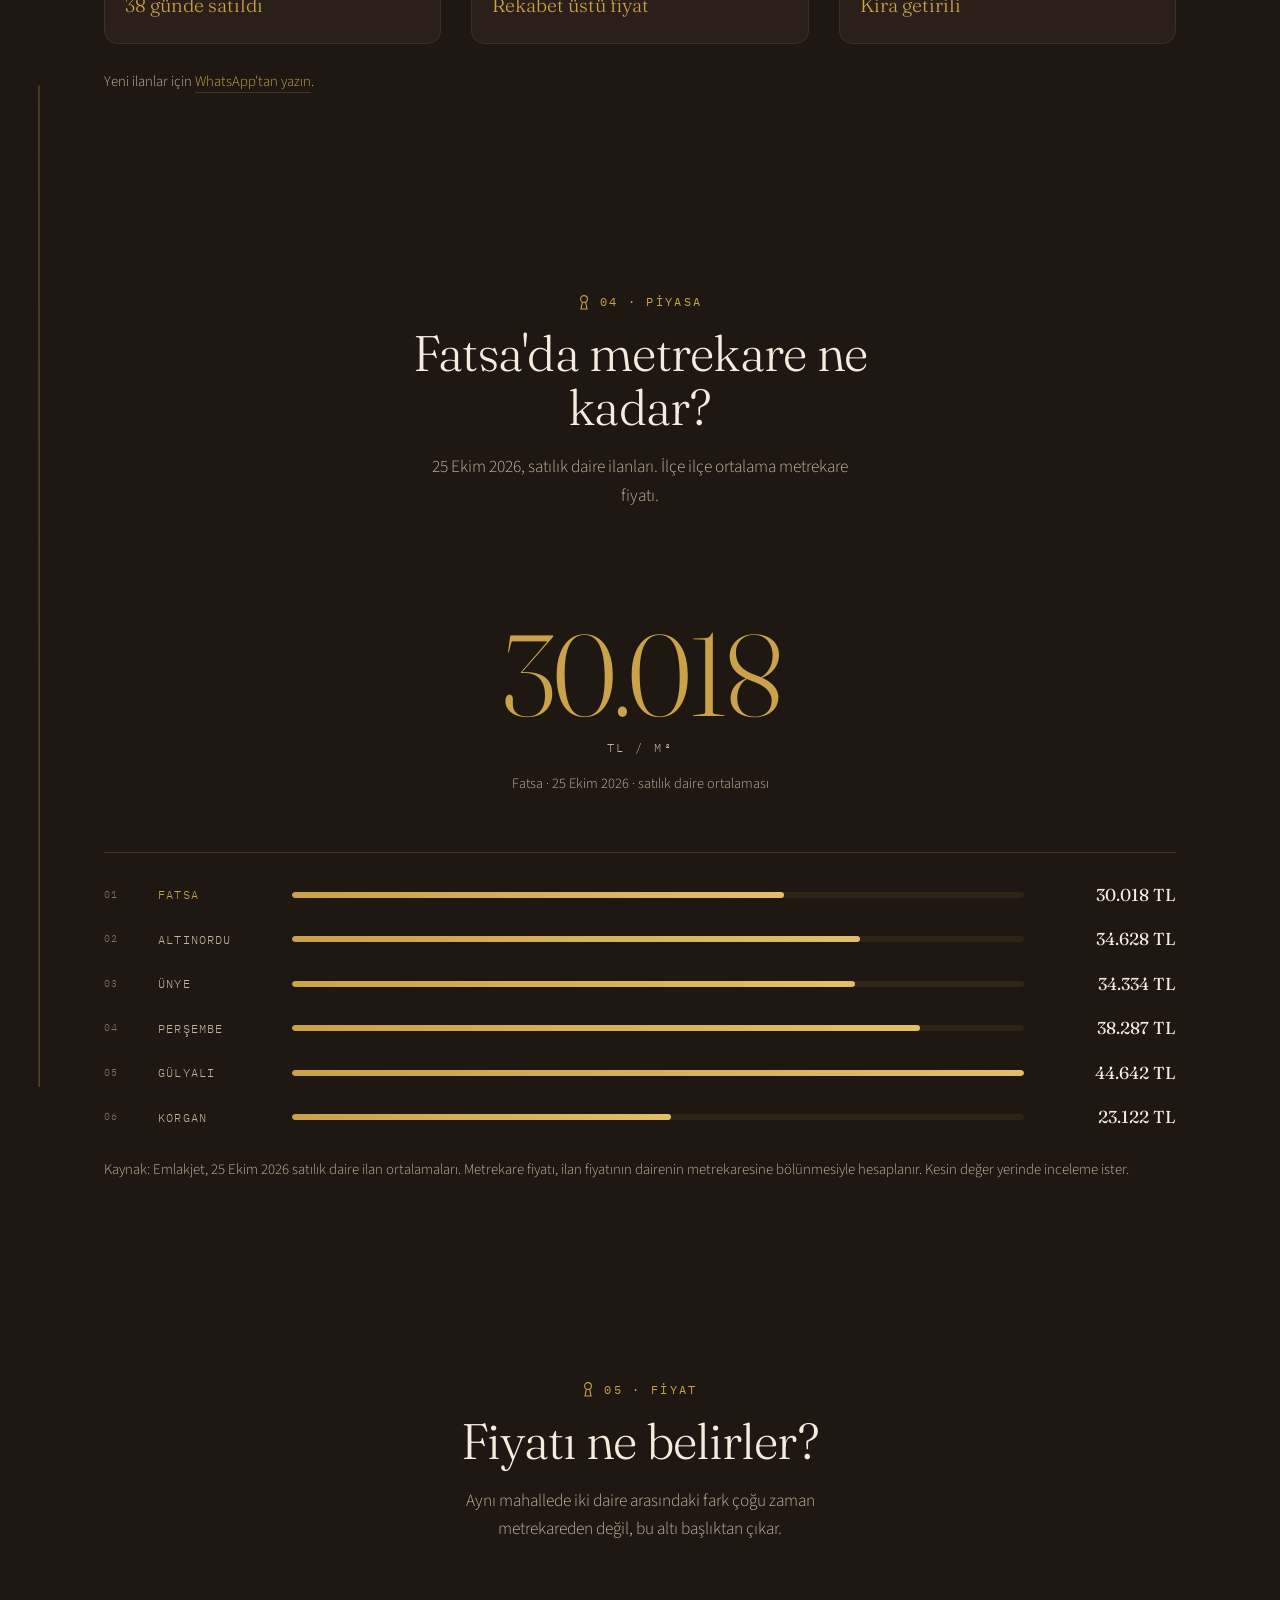
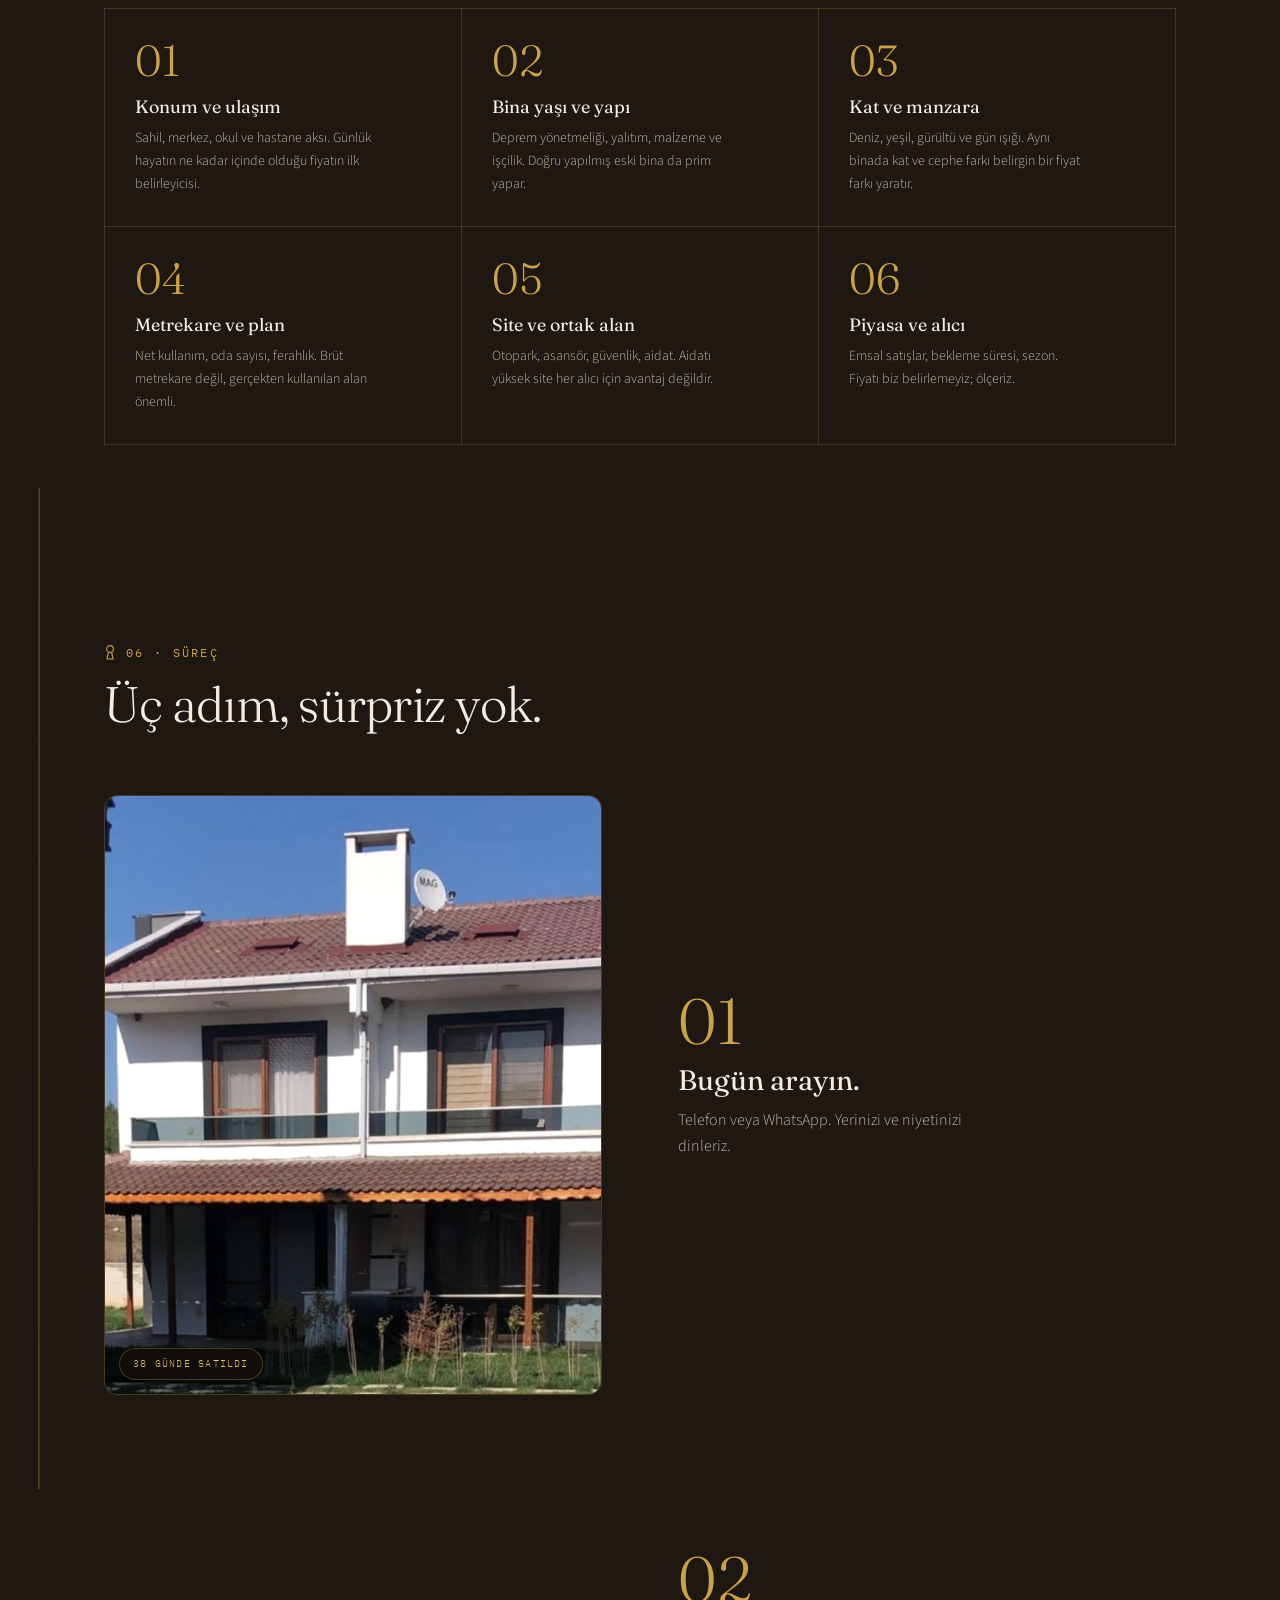
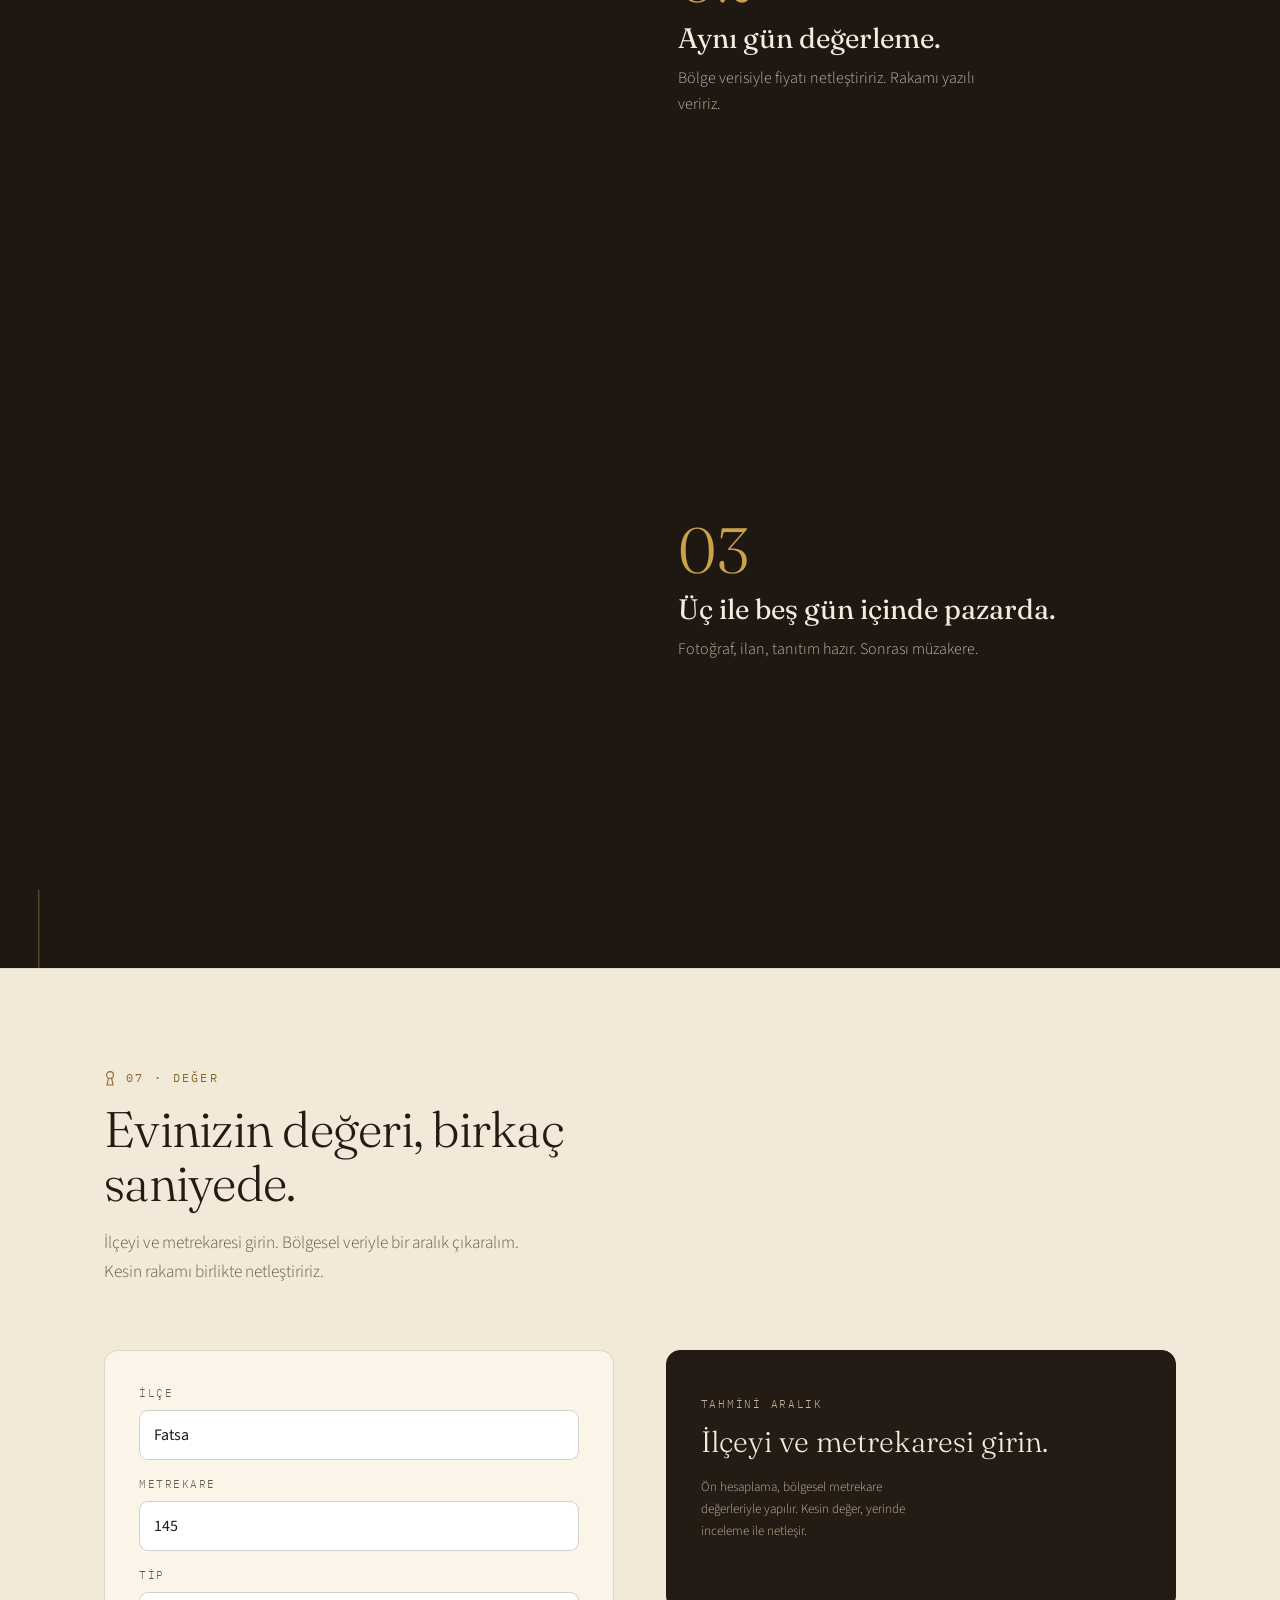
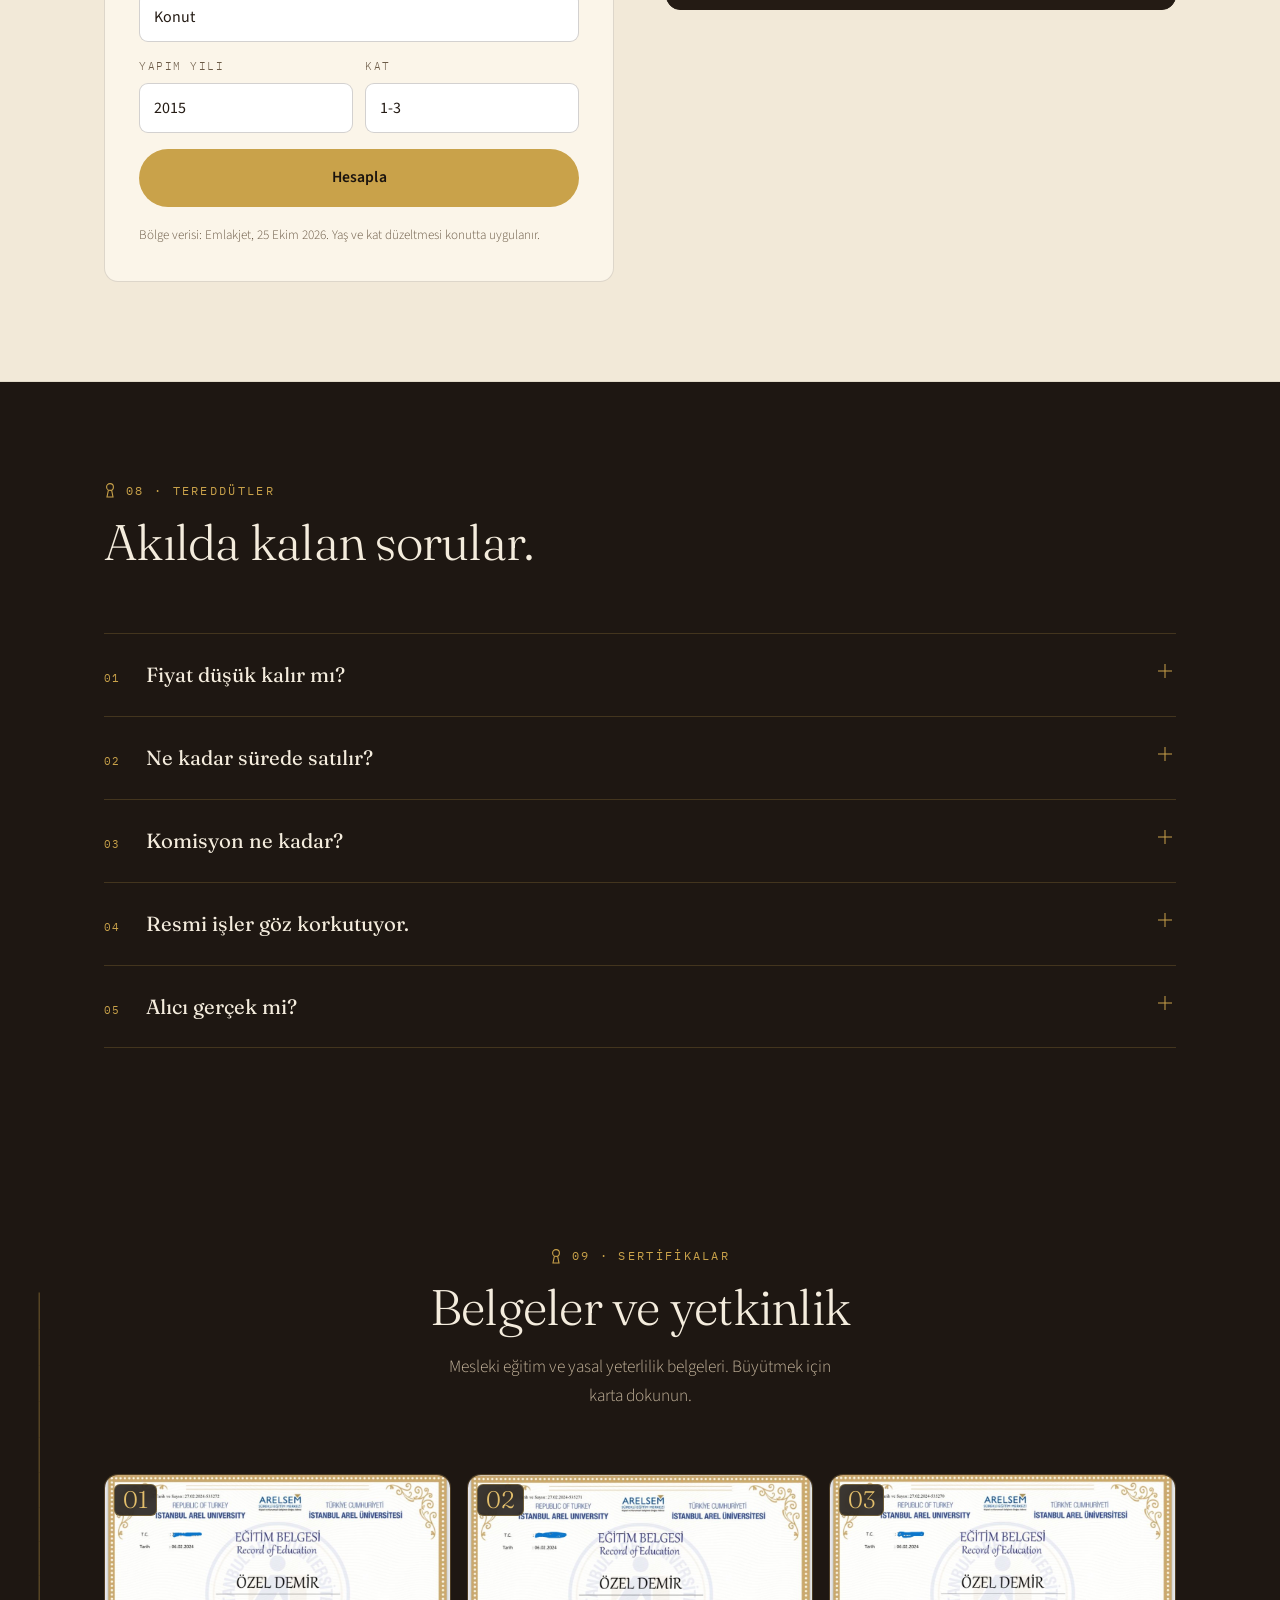
==== commit d7d16e31: "Site ve ilanlar güncellendi (2026-10-25 01:06)" ====
--- a/index.html
+++ b/index.html
@@ -20,7 +20,7 @@
 <link rel="preconnect" href="https://fonts.googleapis.com">
 <link rel="preconnect" href="https://fonts.gstatic.com" crossorigin>
 <link href="https://fonts.googleapis.com/css2?family=Fraunces:opsz,wght@9..144,300..600&family=IBM+Plex+Mono:wght@400;500&family=Source+Sans+3:wght@300;400;600&display=swap" rel="stylesheet">
-<link rel="stylesheet" href="assets/site.css?v=3">
+<link rel="stylesheet" href="assets/site.css?v=4">
 <script type="application/ld+json">
 {
   "@context":"https://schema.org",
@@ -216,12 +216,12 @@
       <div class="sec-head center">
         <span class="kicker reveal"><svg viewBox="0 0 12 16" aria-hidden="true"><circle cx="6" cy="5" r="3.4" fill="none" stroke="currentColor" stroke-width="1.1"/><path d="M4.4 8.2 3 15h6L7.6 8.2" fill="none" stroke="currentColor" stroke-width="1.1"/></svg>04 · Piyasa</span>
         <h2 class="reveal d1">Fatsa'da metrekare ne kadar?</h2>
-        <p class="lede reveal d2">Ekim 2026, satılık daire ilanları. İlçe ilçe ortalama metrekare fiyatı.</p>
+        <p class="lede reveal d2"><span data-pjdate>Ekim 2026</span>, satılık daire ilanları. İlçe ilçe ortalama metrekare fiyatı.</p>
       </div>
       <div class="bigstat reveal">
         <span class="bigstat-no" data-count="30018">30.018</span>
         <span class="bigstat-unit">TL / m²</span>
-        <p>Fatsa · Ekim 2026 · satılık daire ortalaması</p>
+        <p>Fatsa · <span data-pjdate>Ekim 2026</span> · satılık daire ortalaması</p>
       </div>
       <div class="market reveal" id="market">
         <div class="mrow"><span class="mname">Fatsa</span><span class="mbar"><i style="--w:67.2%"></i></span><b>30.018 TL</b></div>
@@ -231,7 +231,7 @@
         <div class="mrow"><span class="mname">Gülyalı</span><span class="mbar"><i style="--w:100%"></i></span><b>44.642 TL</b></div>
         <div class="mrow"><span class="mname">Korgan</span><span class="mbar"><i style="--w:51.8%"></i></span><b>23.122 TL</b></div>
       </div>
-      <p class="note reveal">Kaynak: Emlakjet, Ekim 2026 satılık daire ilan ortalamaları. Metrekare fiyatı, ilan fiyatının dairenin metrekaresine bölünmesiyle hesaplanır. Kesin değer yerinde inceleme ister.</p>
+      <p class="note reveal">Kaynak: Emlakjet, <span data-pjdate>Ekim 2026</span> satılık daire ilan ortalamaları. Metrekare fiyatı, ilan fiyatının dairenin metrekaresine bölünmesiyle hesaplanır. Kesin değer yerinde inceleme ister.</p>
     </div>
   </section>
 
@@ -334,7 +334,7 @@
             </div>
           </div>
           <button class="btn" type="submit">Hesapla</button>
-          <p class="fine">Bölge verisi: Emlakjet, Ekim 2026. Yaş ve kat düzeltmesi konutta uygulanır.</p>
+          <p class="fine">Bölge verisi: Emlakjet, <span data-pjdate>Ekim 2026</span>. Yaş ve kat düzeltmesi konutta uygulanır.</p>
         </form>
         <div class="result reveal d1" aria-live="polite">
           <span class="label">Tahmini aralık</span>
@@ -506,6 +506,6 @@
 </footer>
 
 <script src="assets/listings.js"></script>
-<script src="assets/site.js?v=3"></script>
+<script src="assets/site.js?v=4"></script>
 </body>
 </html>
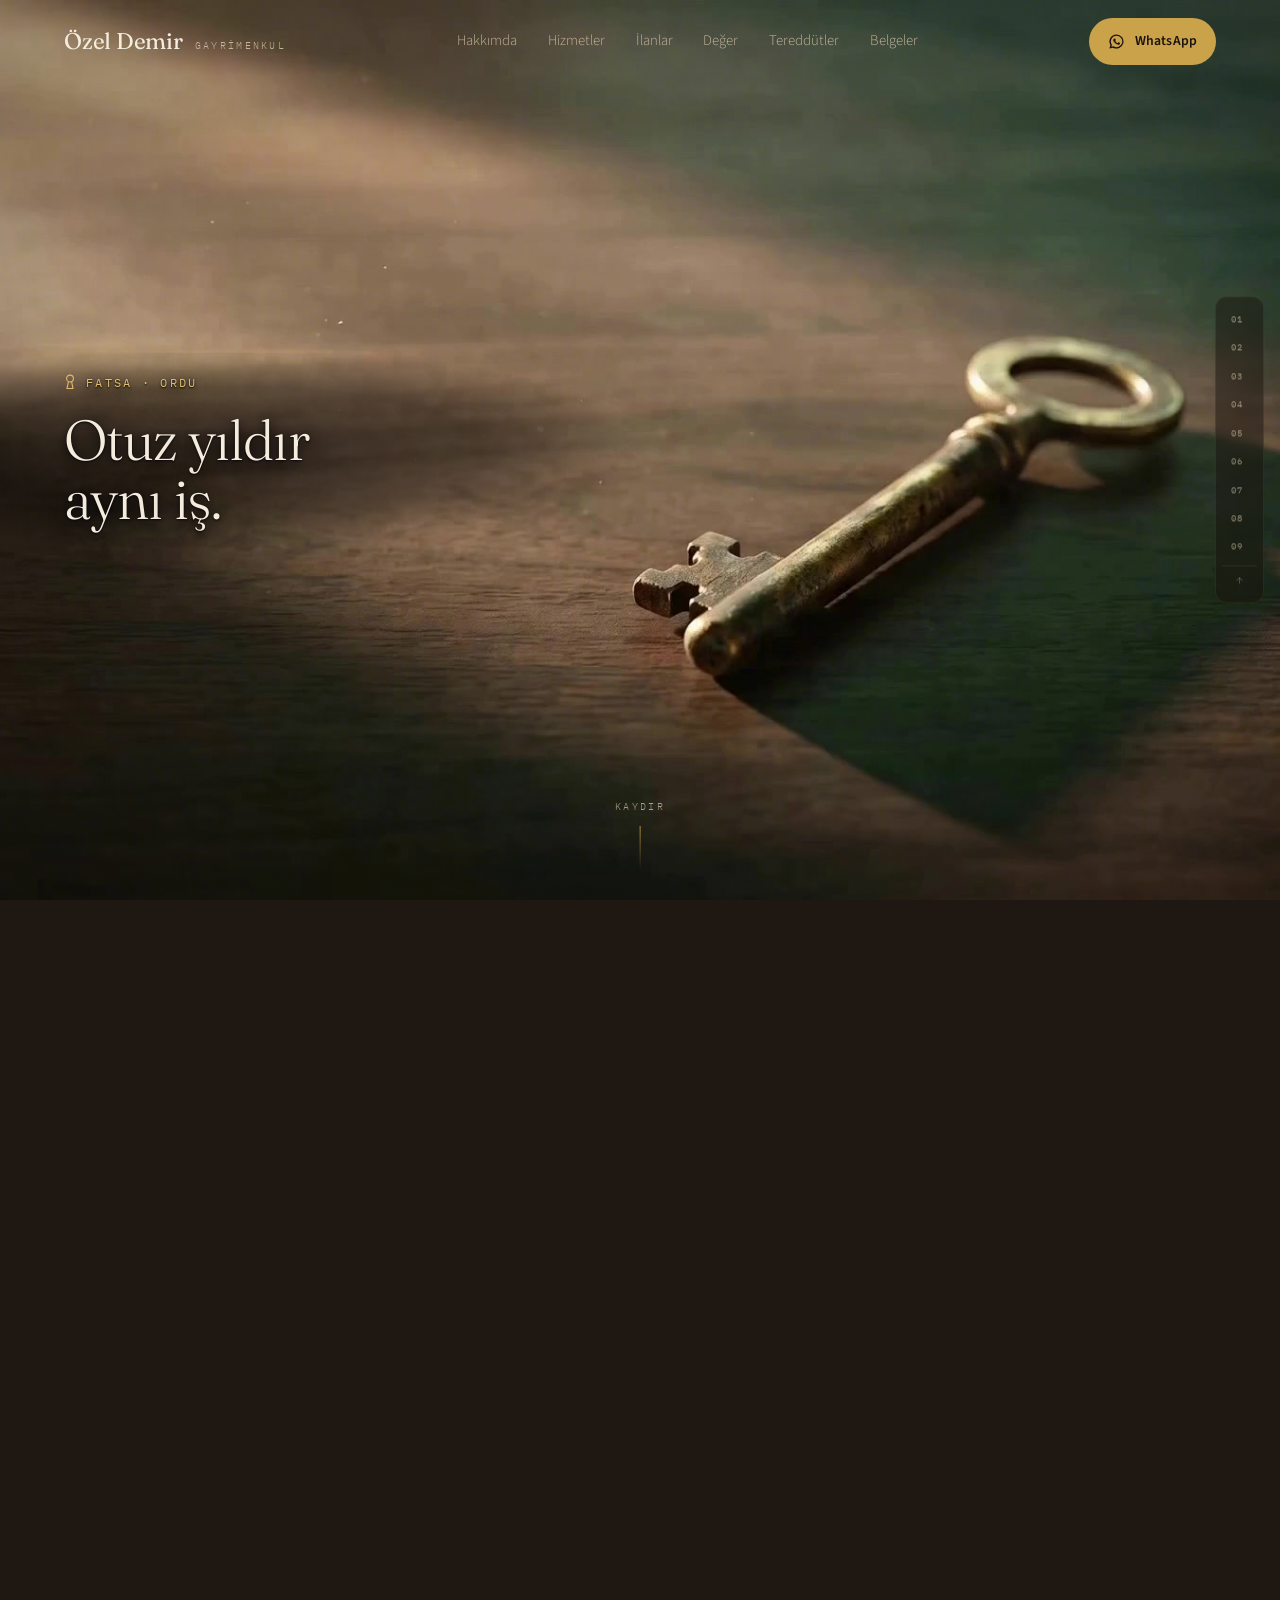
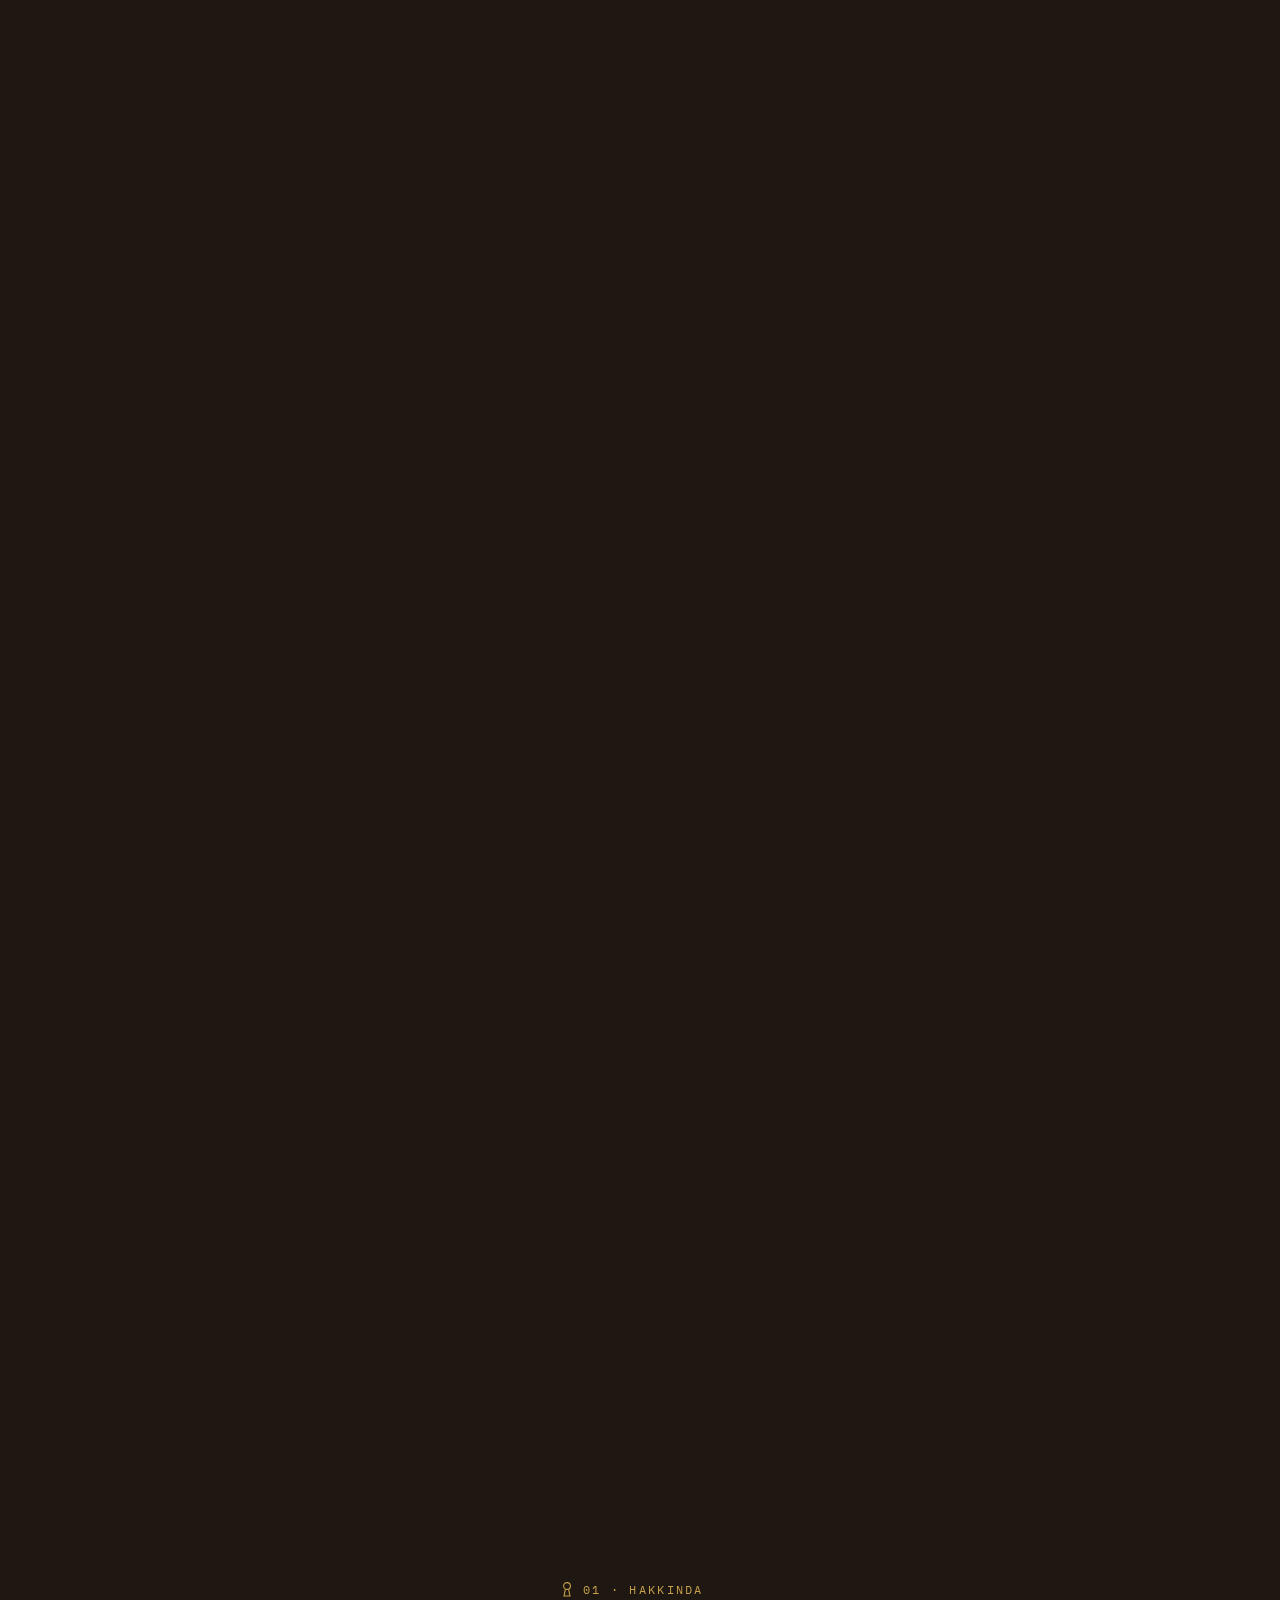
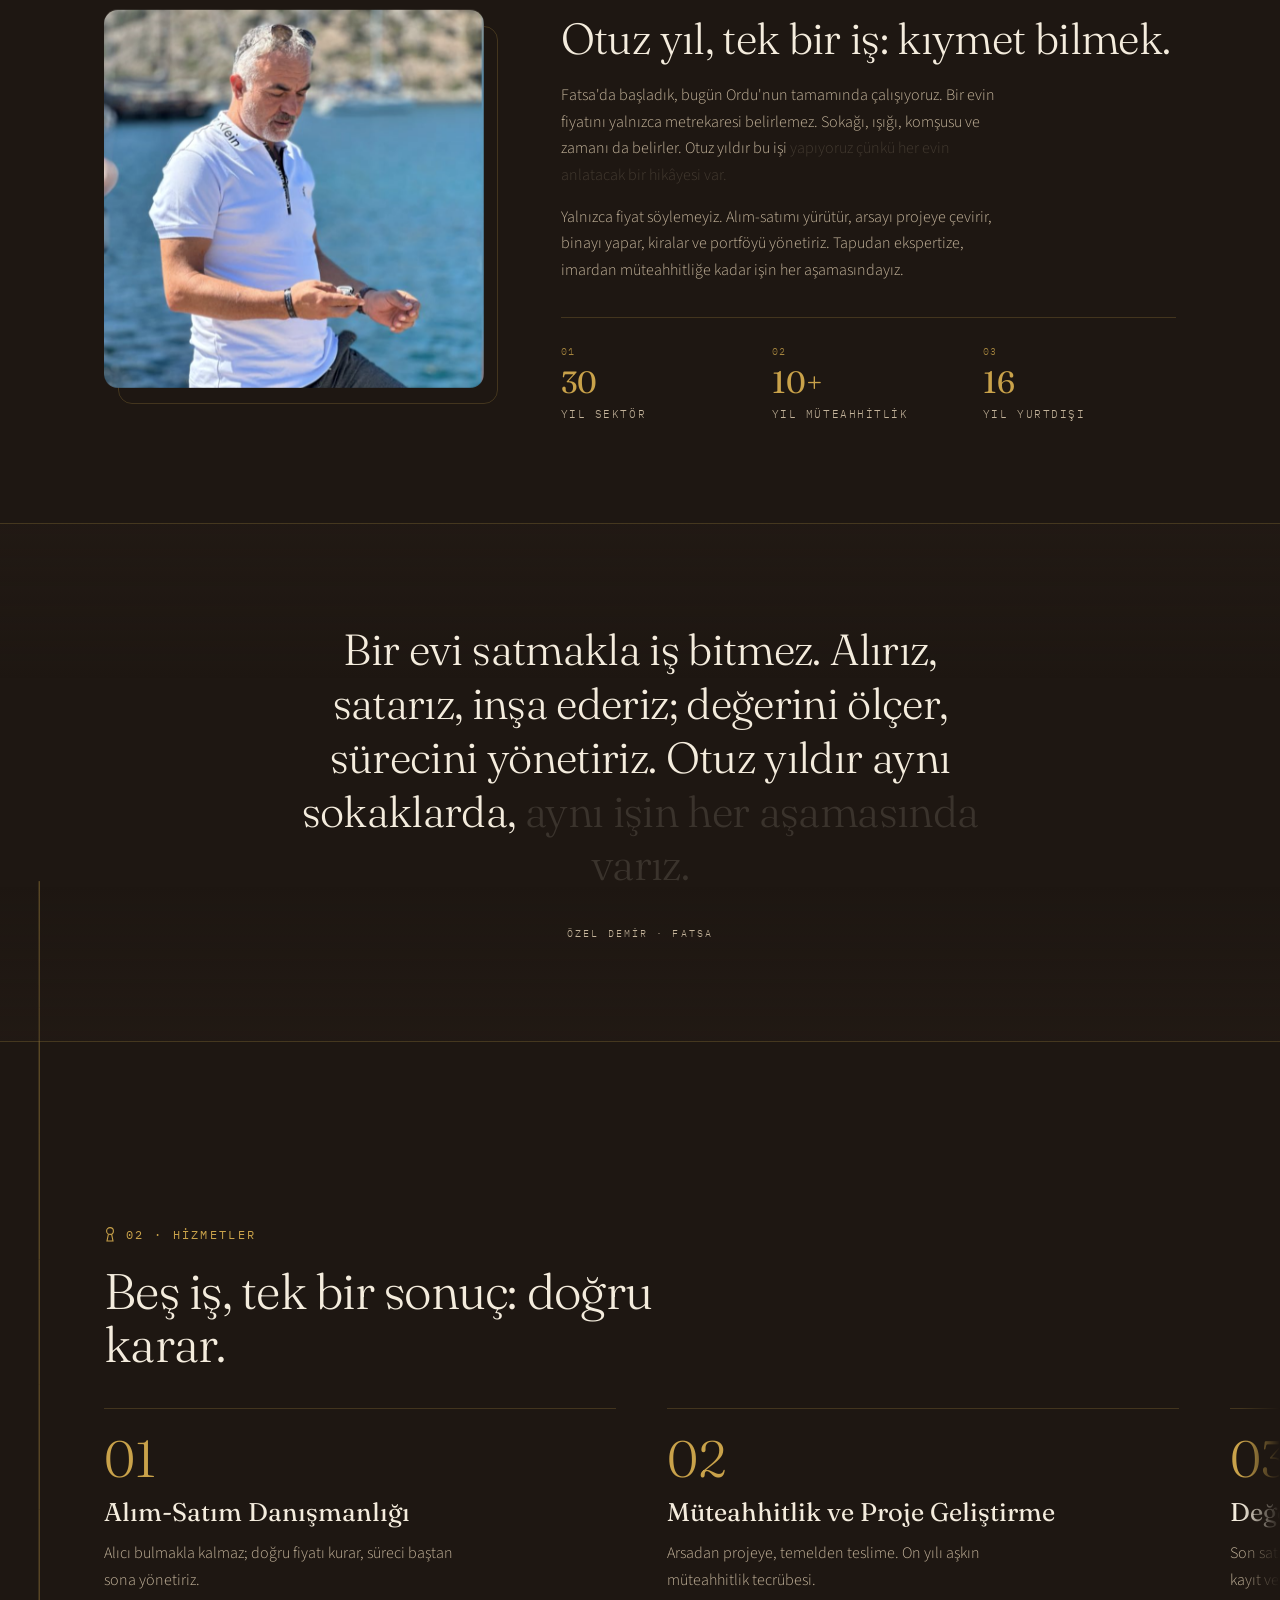
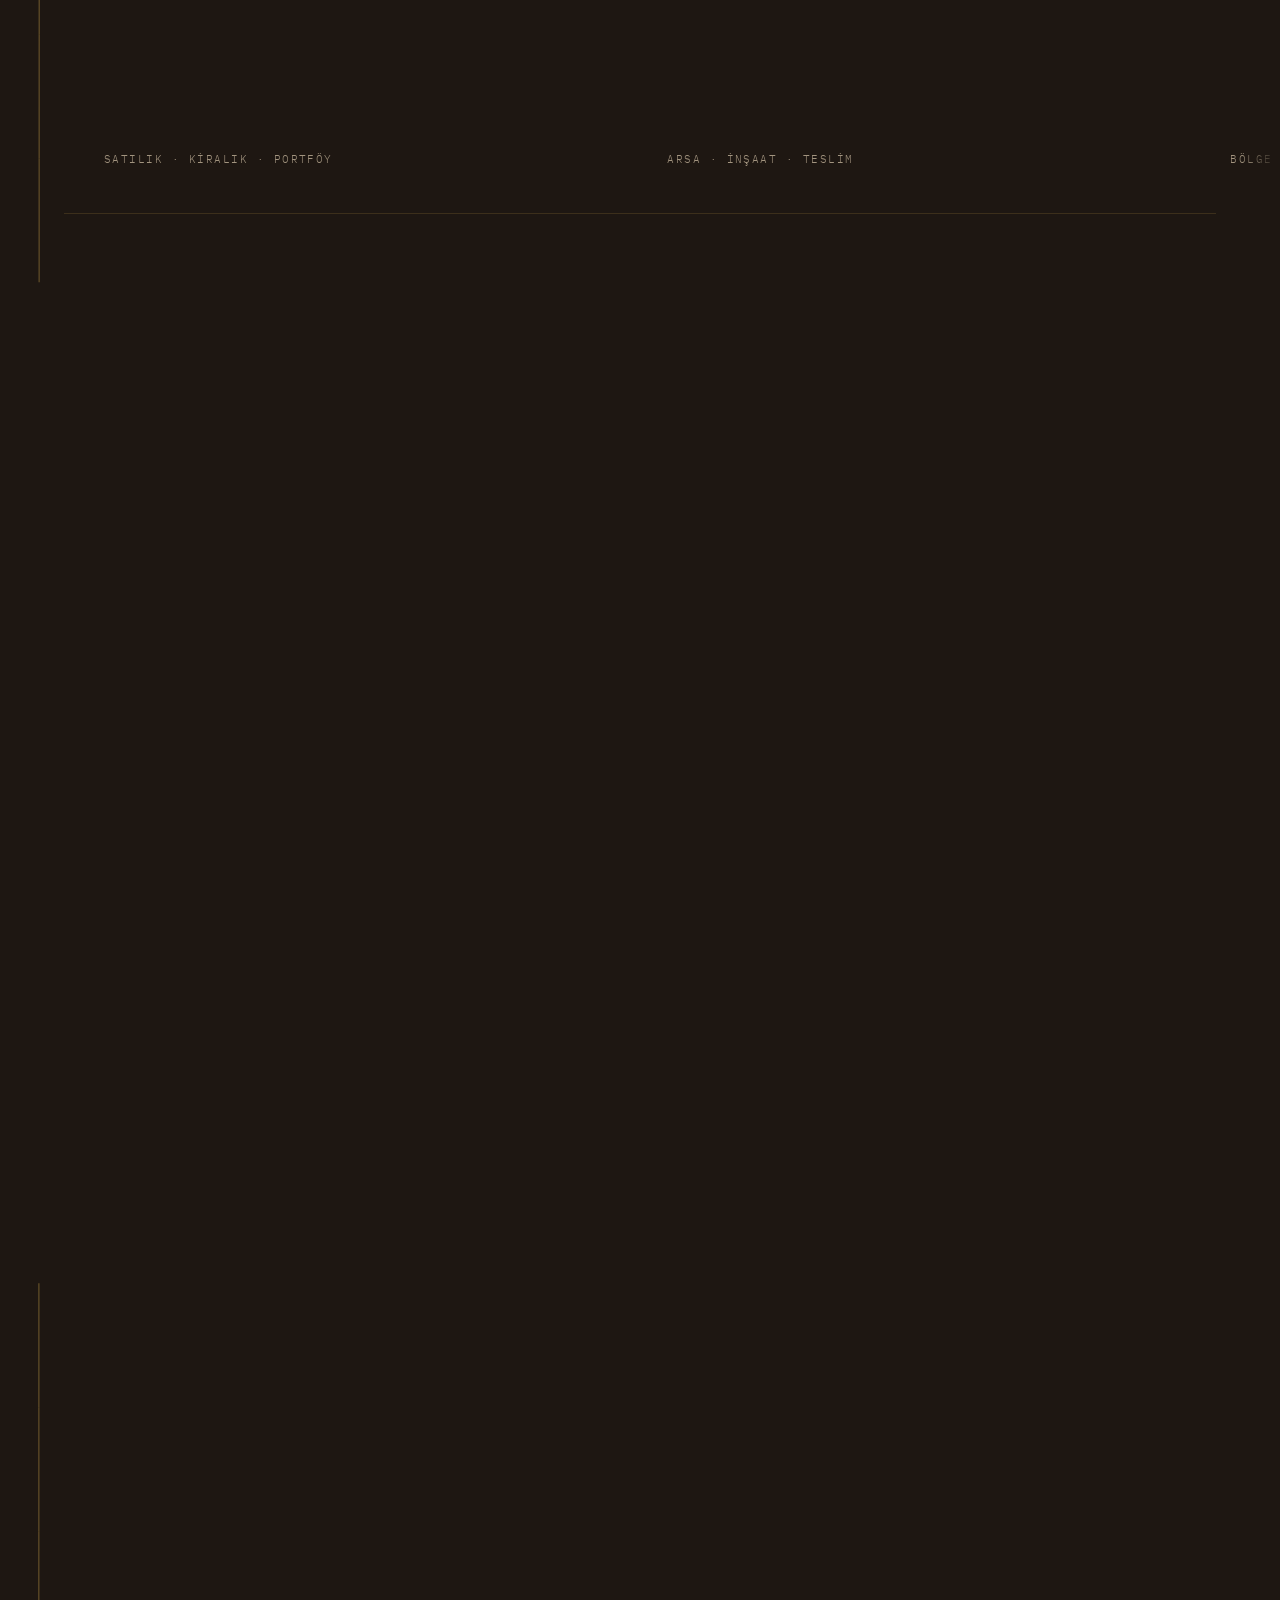
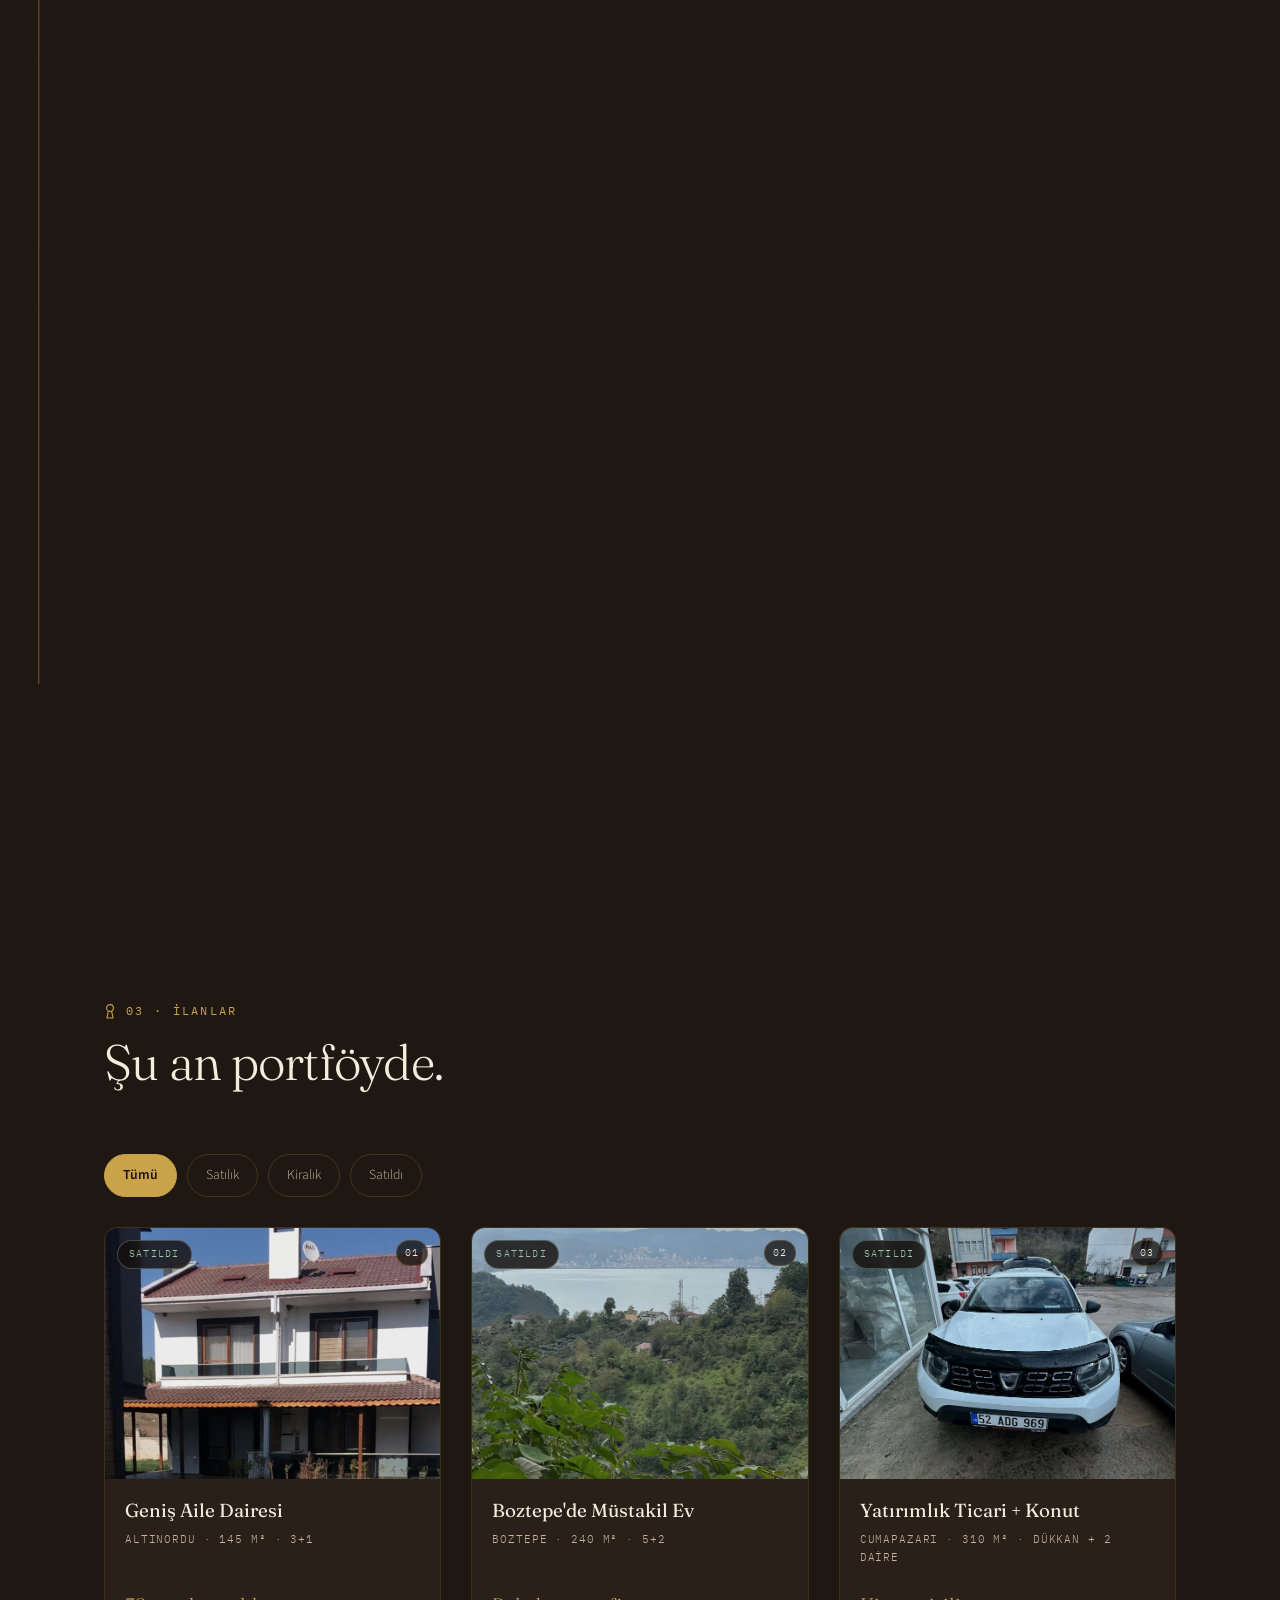
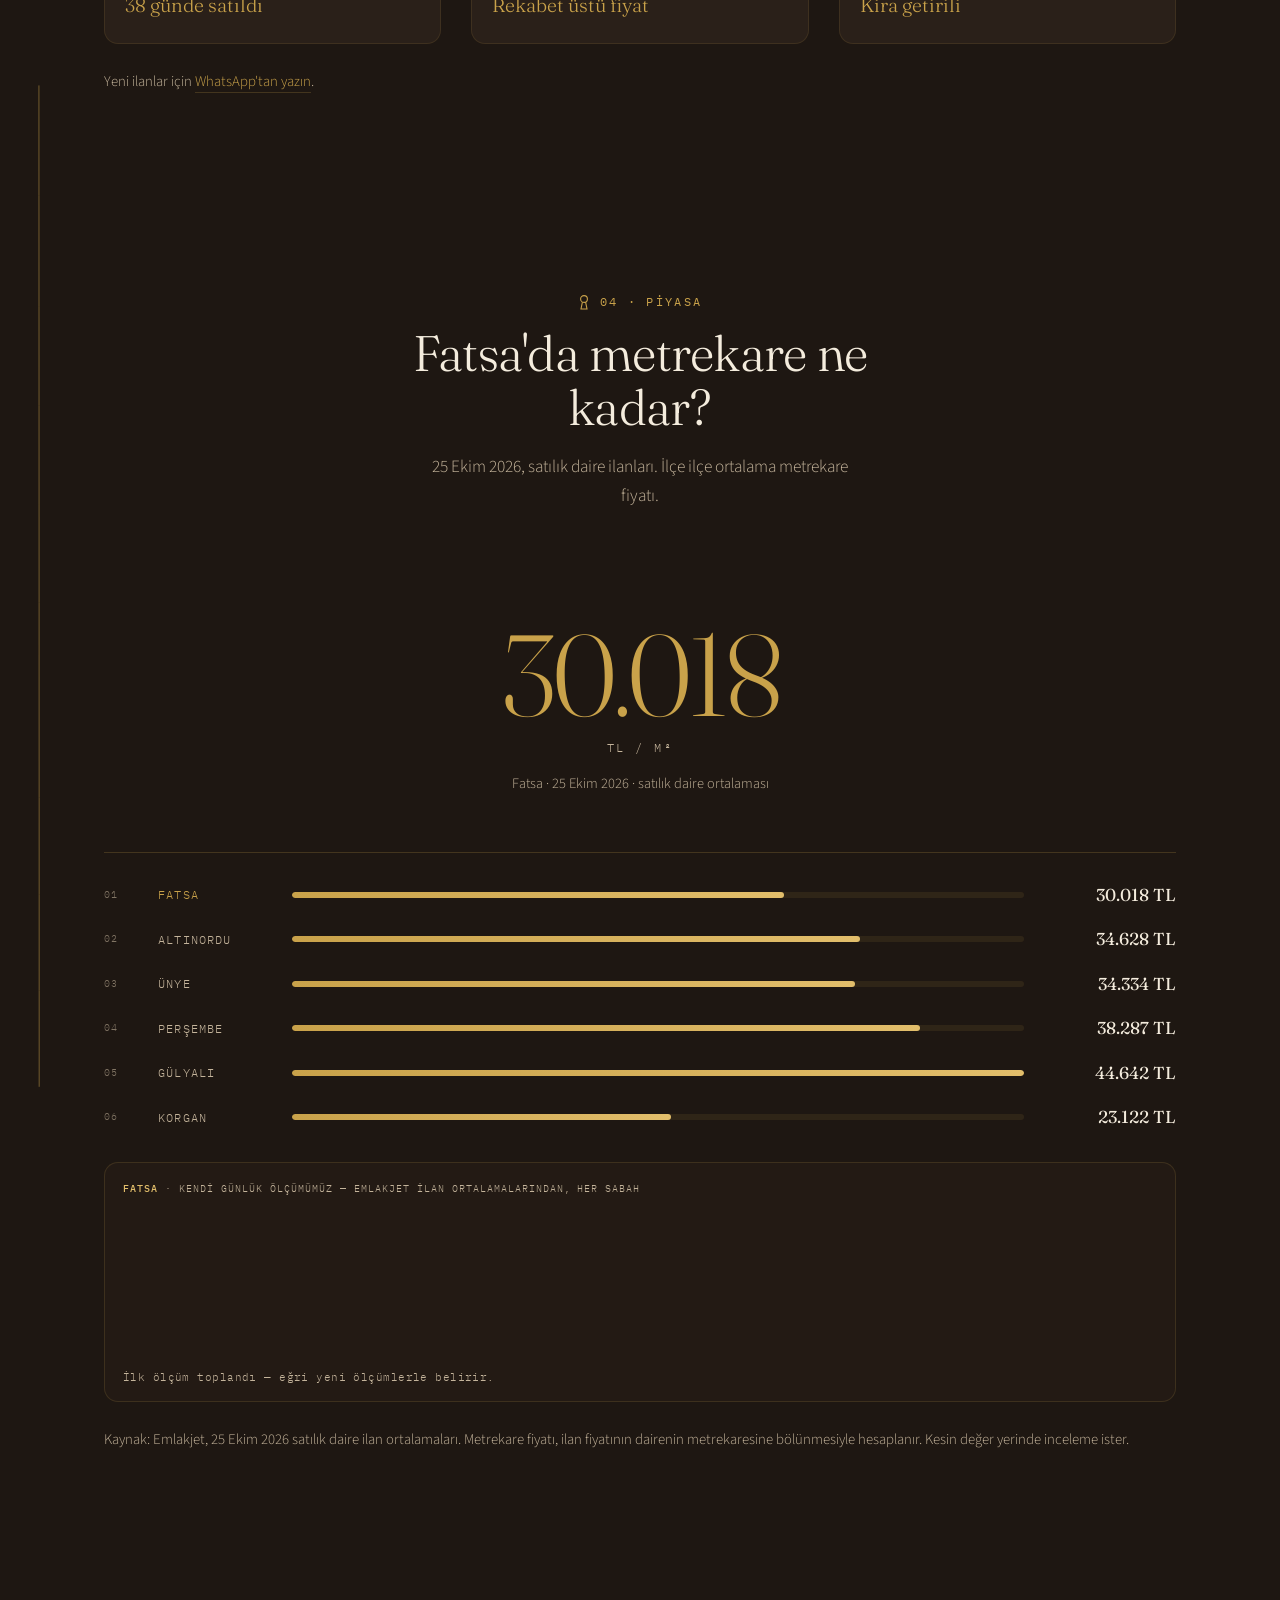
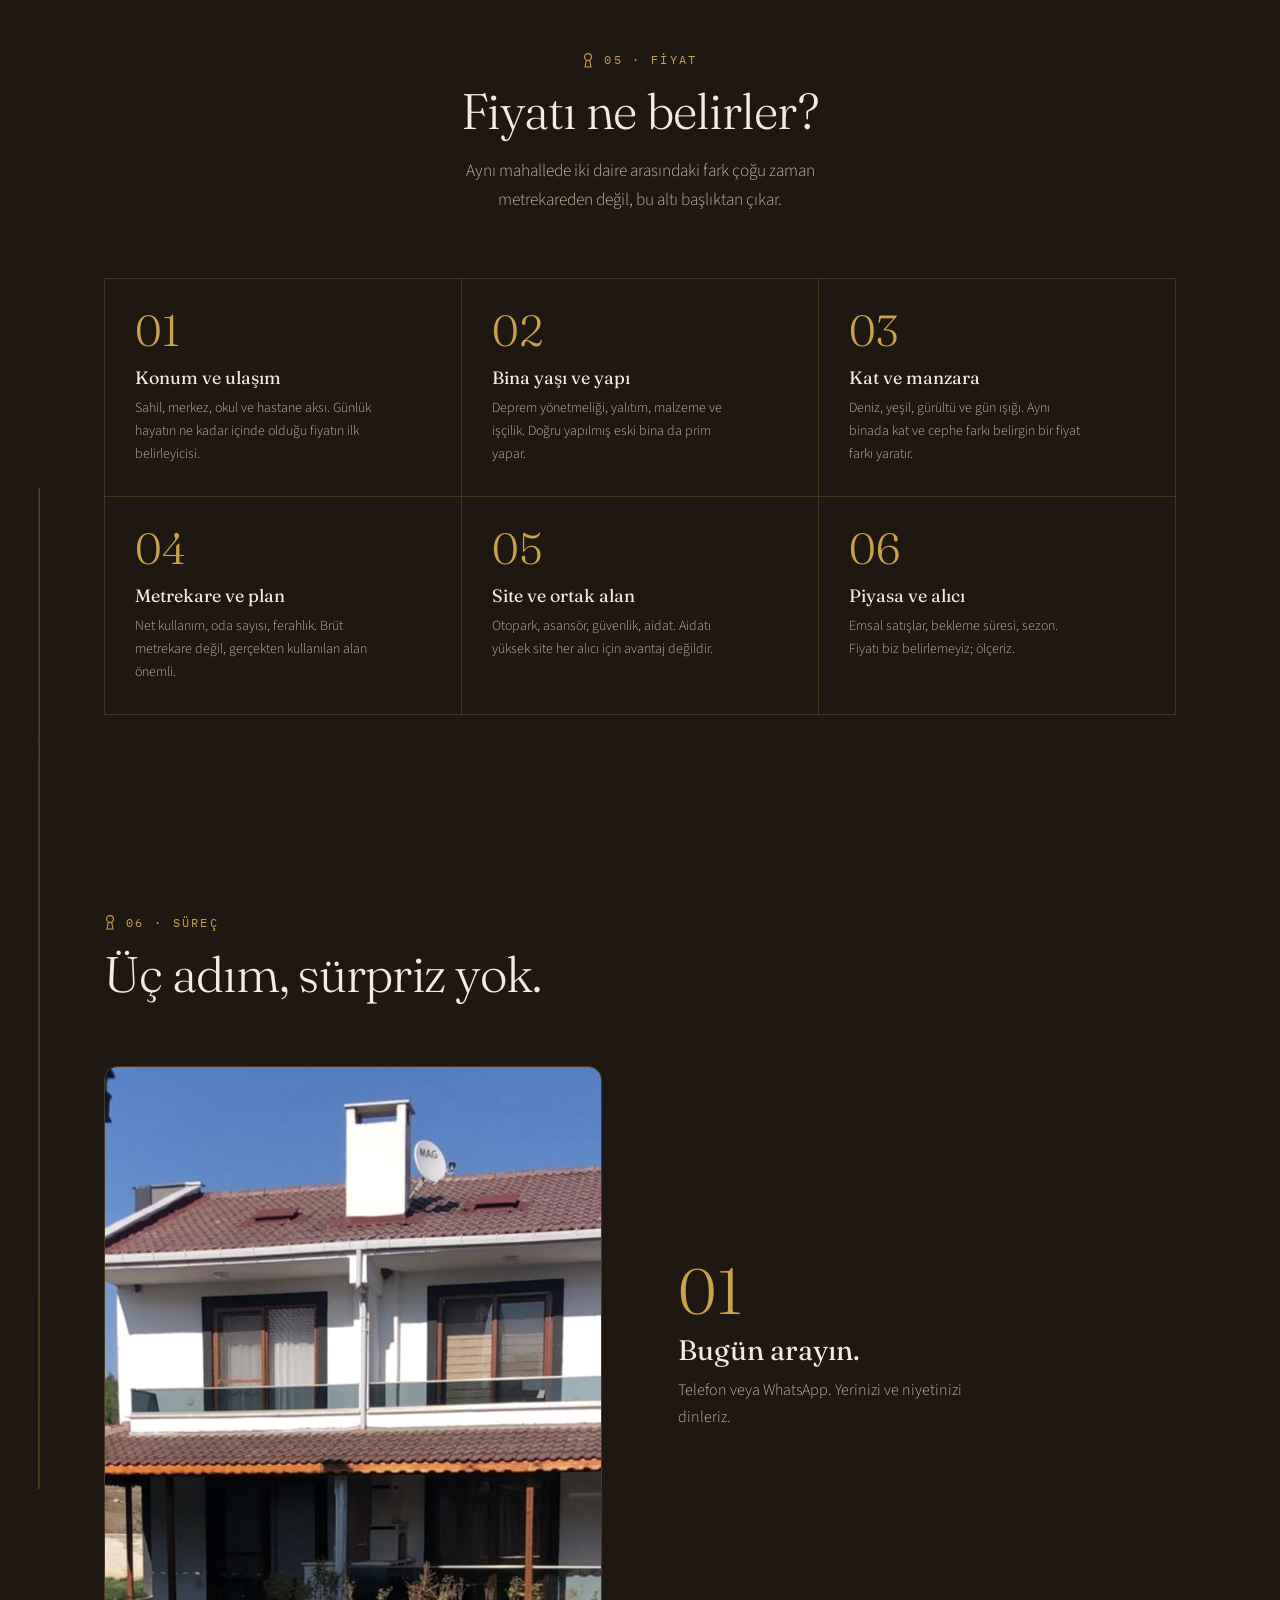
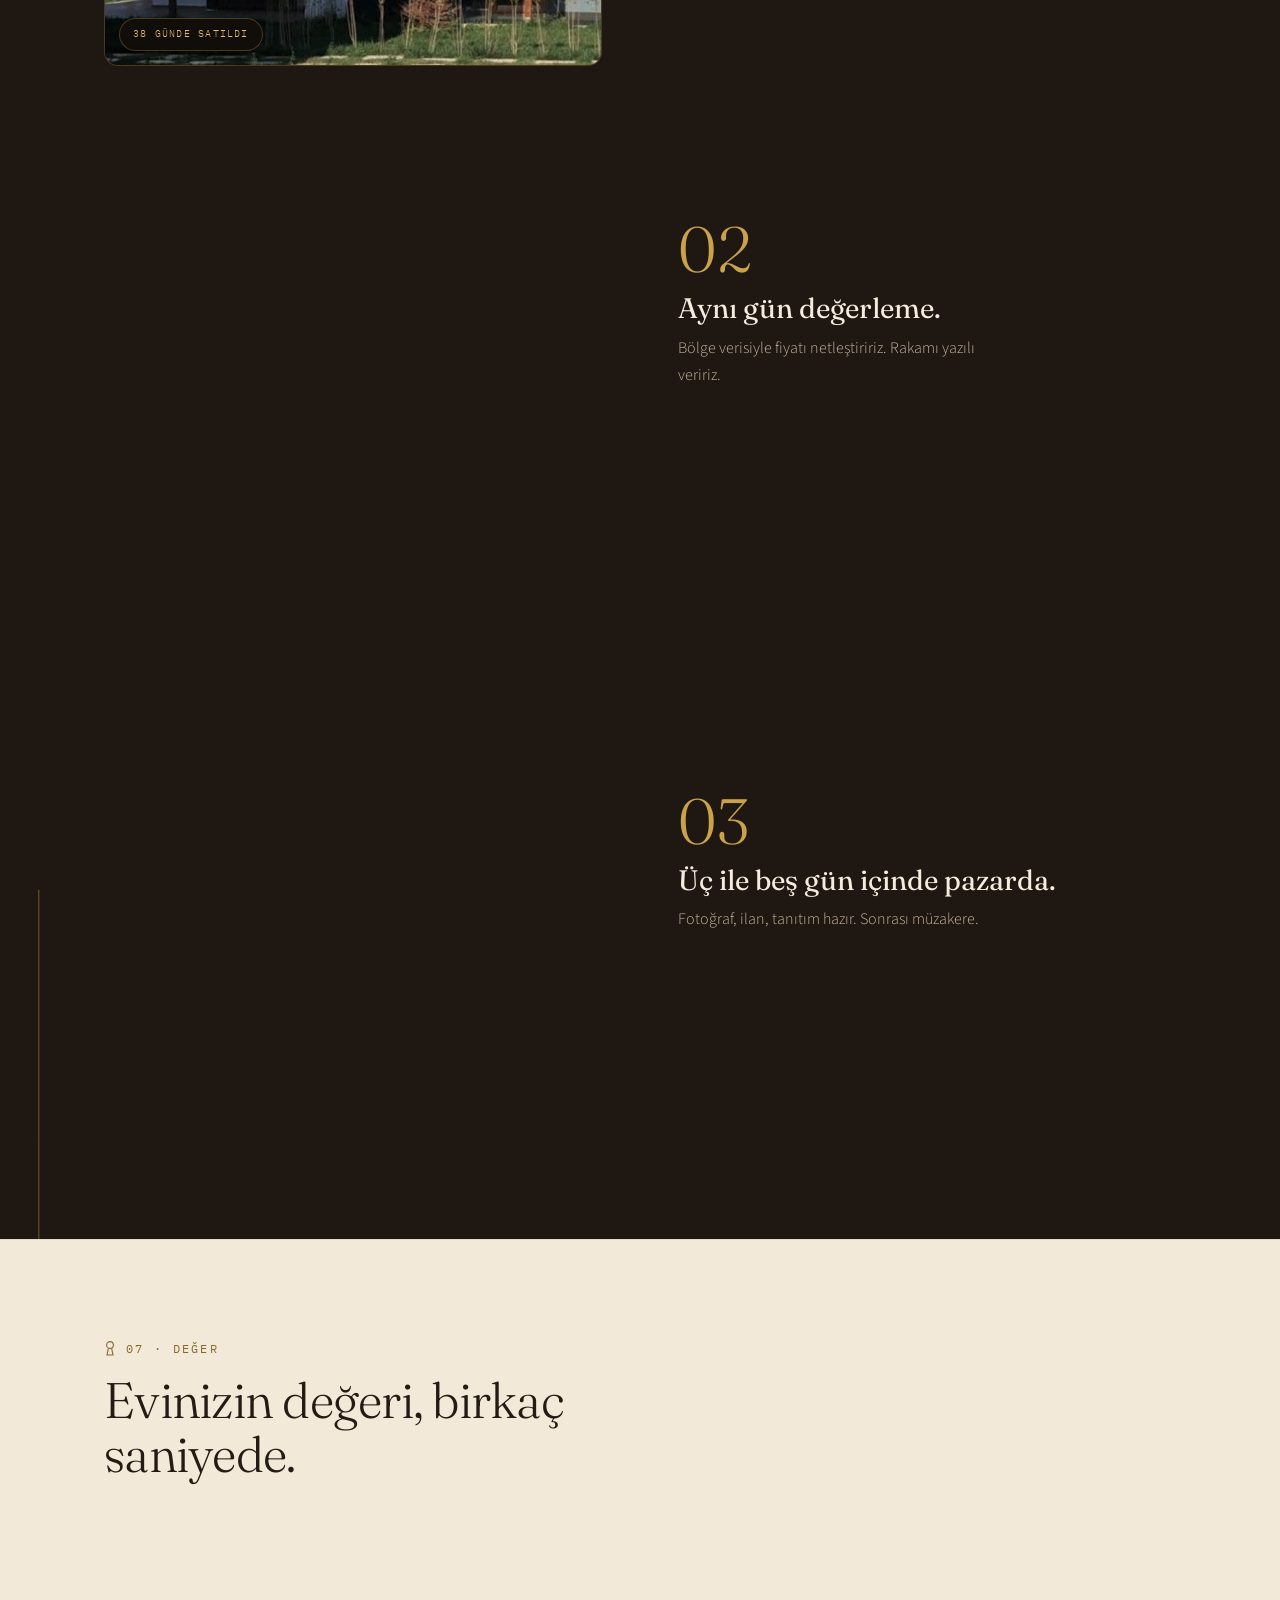
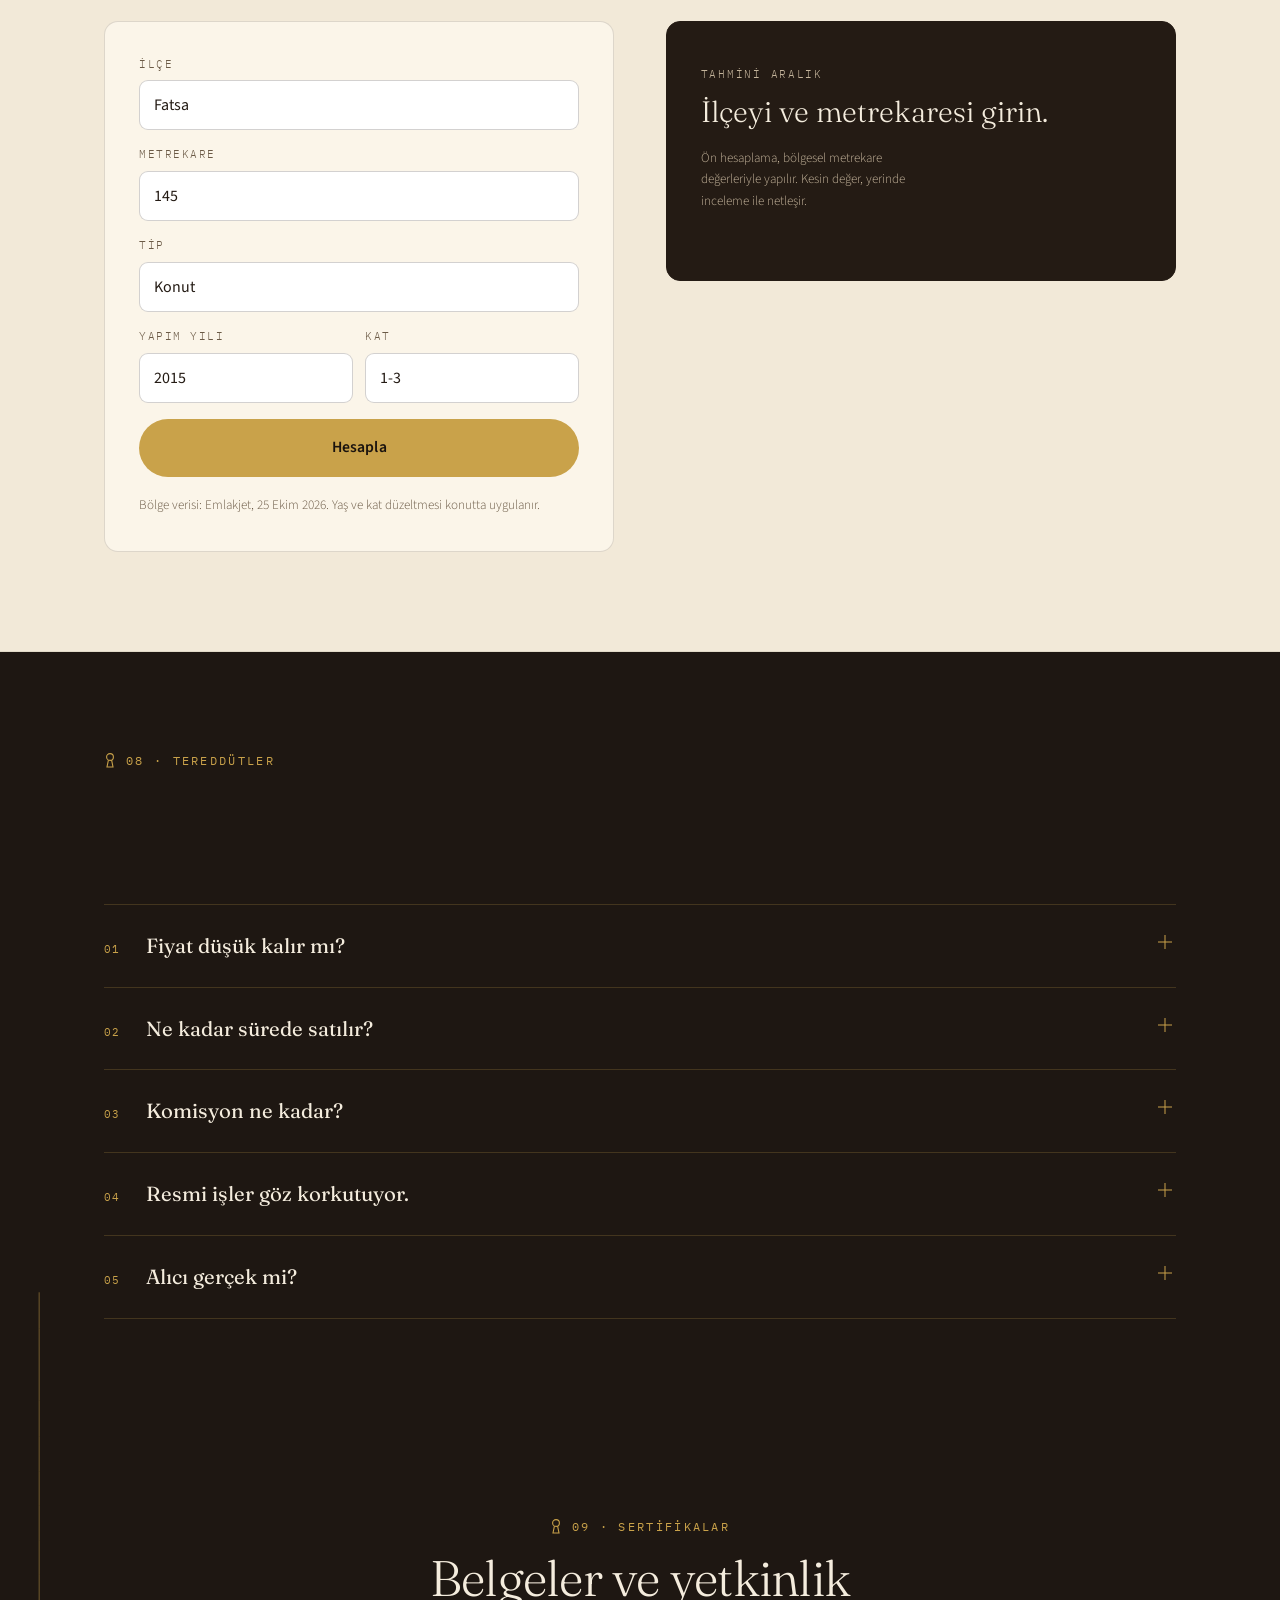
==== commit 50bb97c0: "Site ve ilanlar güncellendi (2026-10-25 01:21)" ====
--- a/index.html
+++ b/index.html
@@ -20,7 +20,7 @@
 <link rel="preconnect" href="https://fonts.googleapis.com">
 <link rel="preconnect" href="https://fonts.gstatic.com" crossorigin>
 <link href="https://fonts.googleapis.com/css2?family=Fraunces:opsz,wght@9..144,300..600&family=IBM+Plex+Mono:wght@400;500&family=Source+Sans+3:wght@300;400;600&display=swap" rel="stylesheet">
-<link rel="stylesheet" href="assets/site.css?v=4">
+<link rel="stylesheet" href="assets/site.css?v=5">
 <script type="application/ld+json">
 {
   "@context":"https://schema.org",
@@ -231,6 +231,11 @@
         <div class="mrow"><span class="mname">Gülyalı</span><span class="mbar"><i style="--w:100%"></i></span><b>44.642 TL</b></div>
         <div class="mrow"><span class="mname">Korgan</span><span class="mbar"><i style="--w:51.8%"></i></span><b>23.122 TL</b></div>
       </div>
+      <figure class="curve reveal" id="curve">
+        <figcaption><b>Fatsa</b> · kendi günlük ölçümümüz — Emlakjet ilan ortalamalarından, her sabah</figcaption>
+        <svg viewBox="0 0 620 150" preserveAspectRatio="none" role="img" aria-label="Fatsa metrekare fiyatının zaman içinde değişimi"><polyline id="curveLine" fill="none" stroke="var(--accent)" stroke-width="2.5" vector-effect="non-scaling-stroke"></polyline></svg>
+        <p class="curve-note" id="curveNote">İlk ölçüm toplandı — eğri yeni ölçümlerle belirir.</p>
+      </figure>
       <p class="note reveal">Kaynak: Emlakjet, <span data-pjdate>Ekim 2026</span> satılık daire ilan ortalamaları. Metrekare fiyatı, ilan fiyatının dairenin metrekaresine bölünmesiyle hesaplanır. Kesin değer yerinde inceleme ister.</p>
     </div>
   </section>
@@ -490,6 +495,13 @@
         </div>
       </div>
       <div>
+        <h4>İlçeler</h4>
+        <div class="row">
+          <a href="fatsa.html">Fatsa</a><a href="altinordu.html">Altınordu</a><a href="unye.html">Ünye</a>
+          <a href="persembe.html">Perşembe</a><a href="gulyali.html">Gülyalı</a><a href="korgan.html">Korgan</a>
+        </div>
+      </div>
+      <div>
         <h4>Sosyal</h4>
         <div class="row">
           <a href="https://www.instagram.com/ozel.demir.737" target="_blank" rel="noopener">Instagram</a>
@@ -506,6 +518,6 @@
 </footer>
 
 <script src="assets/listings.js"></script>
-<script src="assets/site.js?v=4"></script>
+<script src="assets/site.js?v=5"></script>
 </body>
 </html>
--- a/assets/site.css
+++ b/assets/site.css
@@ -196,6 +196,46 @@
   html:not(.reduced) .hpanel{flex:0 0 82vw;min-height:38vh}
   html:not(.reduced) .hno{font-size:3rem}
   html:not(.reduced) .hpanel h3{font-size:1.4rem}}
+
+
+
+/* ilce sayfalan */
+.sayfa-baslik{font-family:var(--font-display);font-weight:300;font-size:clamp(2rem,4.4vw,3.4rem);line-height:1.08;letter-spacing:-.02em;max-width:22ch;margin-top:14px}
+.sayfa-altbaslik{font-family:var(--font-display);font-weight:300;font-size:clamp(1.5rem,3vw,2.2rem);margin:48px 0 6px}
+.factgrid{display:grid;grid-template-columns:repeat(4,1fr);gap:12px;margin:26px 0 8px}
+.fact{padding:16px 16px 14px;border:1px solid rgba(201,162,74,.16);border-radius:var(--r);background:rgba(42,32,25,.45);position:relative}
+.fact b{display:block;font-family:var(--font-display);font-weight:400;font-size:1.45rem;color:var(--accent)}
+.fact span{display:block;margin-top:6px;font-family:var(--font-mono);font-size:.56rem;letter-spacing:.08em;text-transform:uppercase;color:var(--text-secondary)}
+.fact .delta{position:absolute;top:12px;right:12px;font-family:var(--font-mono);font-size:.62rem;padding:3px 8px;border-radius:999px;border:1px solid}
+.delta.up{color:#9EC7A8;border-color:rgba(158,199,168,.35)}
+.delta.down{color:#E4948F;border-color:rgba(228,148,143,.35)}
+@media (max-width:900px){.factgrid{grid-template-columns:1fr 1fr}}
+.istatgrid{display:grid;grid-template-columns:repeat(3,1fr);gap:12px;margin-top:14px}
+@media (max-width:720px){.istatgrid{grid-template-columns:1fr 1fr}}
+.mini-delta{font-family:var(--font-mono);font-size:.6rem;color:#9EC7A8;margin-left:4px}
+.mini-delta.neg{color:#E4948F}
+.adimlar{display:grid;grid-template-columns:repeat(3,1fr);gap:14px;margin-top:16px}
+.adim{padding:20px;border:1px solid rgba(201,162,74,.16);border-radius:var(--r);background:rgba(42,32,25,.4)}
+.adim b{font-family:var(--font-mono);font-size:.62rem;color:var(--accent);letter-spacing:.14em}
+.adim h3{font-family:var(--font-display);font-weight:400;font-size:1.15rem;margin:10px 0 6px}
+.adim p{font-size:.88rem;color:var(--text-secondary)}
+@media (max-width:720px){.adimlar{grid-template-columns:1fr}}
+.sss{margin-top:14px;max-width:70ch}
+.sss details{border-bottom:1px solid rgba(201,162,74,.14);padding:14px 0}
+.sss summary{cursor:pointer;font-family:var(--font-display);font-size:1.05rem;list-style:none;display:flex;gap:10px}
+.sss summary::before{content:"+";color:var(--accent);font-family:var(--font-mono)}
+.sss details[open] summary::before{content:"\2013"}
+.sss p{margin:10px 0 2px;color:var(--text-secondary);font-size:.92rem}
+
+/* fiyat egrisi */
+.curve{margin:30px 0 0;padding:18px 18px 14px;border:1px solid rgba(201,162,74,.16);border-radius:var(--r);background:rgba(42,32,25,.45)}
+.curve figcaption{font-family:var(--font-mono);font-size:.62rem;letter-spacing:.1em;text-transform:uppercase;color:var(--text-secondary);margin-bottom:12px}
+.curve figcaption b{color:var(--accent-hover);font-weight:500}
+.curve svg{width:100%;height:150px;display:block}
+.curve polyline{opacity:.9}
+.curve-note{margin:10px 0 0;font-family:var(--font-mono);font-size:.68rem;letter-spacing:.04em;color:var(--text-secondary)}
+.mrow.hl .mname{color:var(--accent-hover)}
+.mrow.hl b{color:var(--accent-hover)}
 
 /* 03 ilanlar */
 .chips{display:flex;flex-wrap:wrap;gap:10px;margin-bottom:30px}
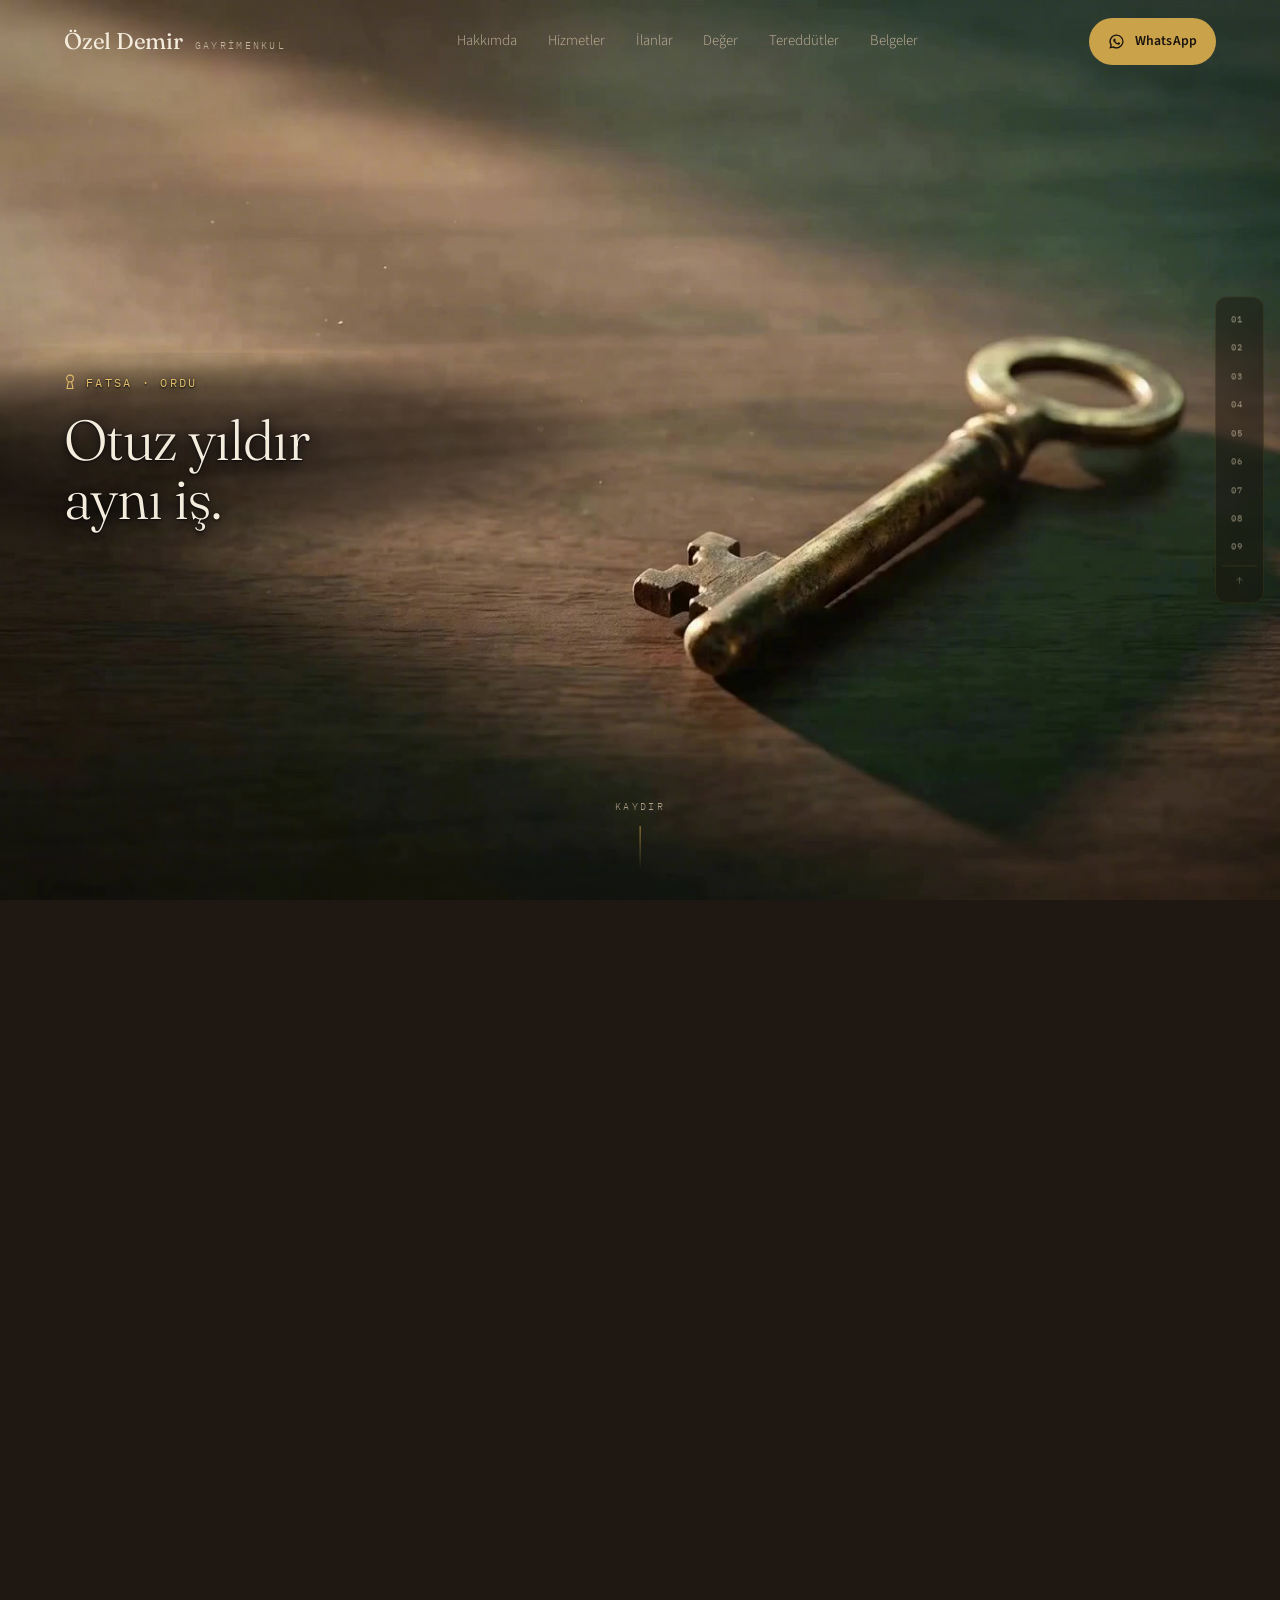
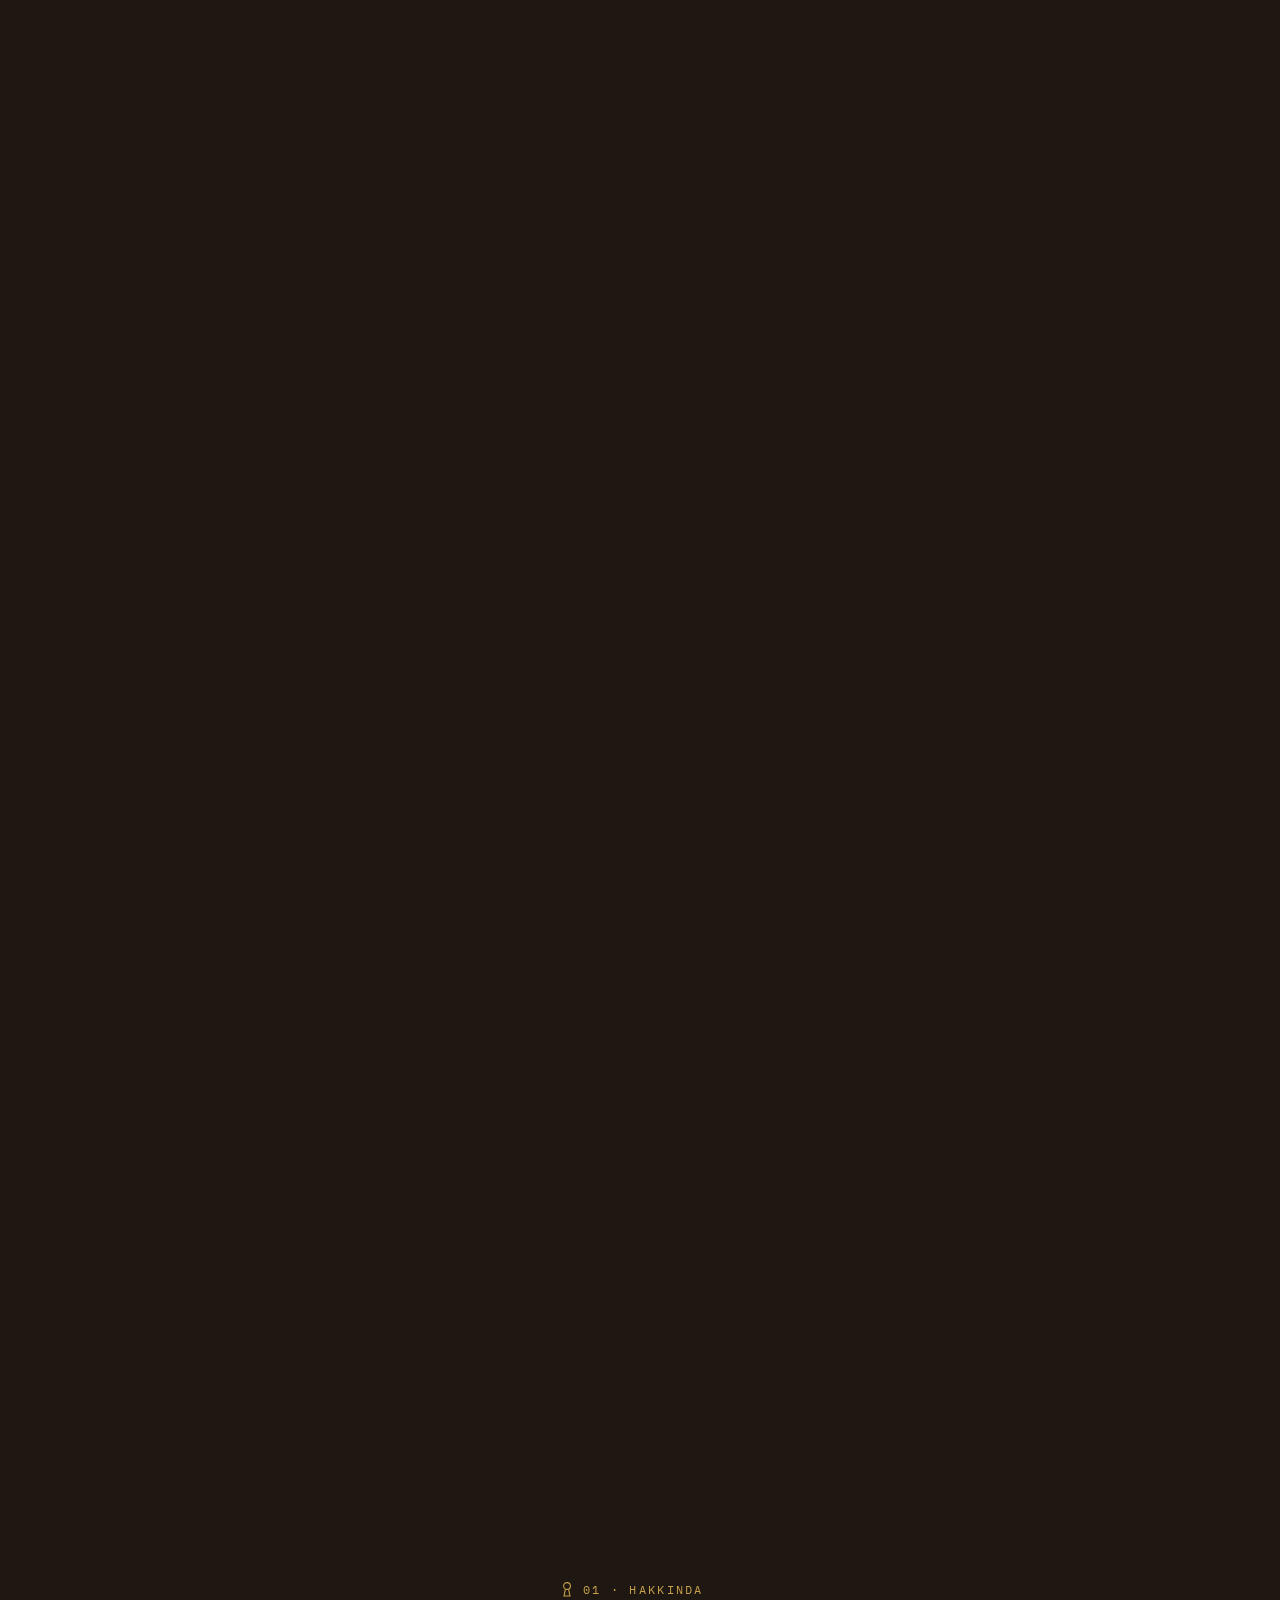
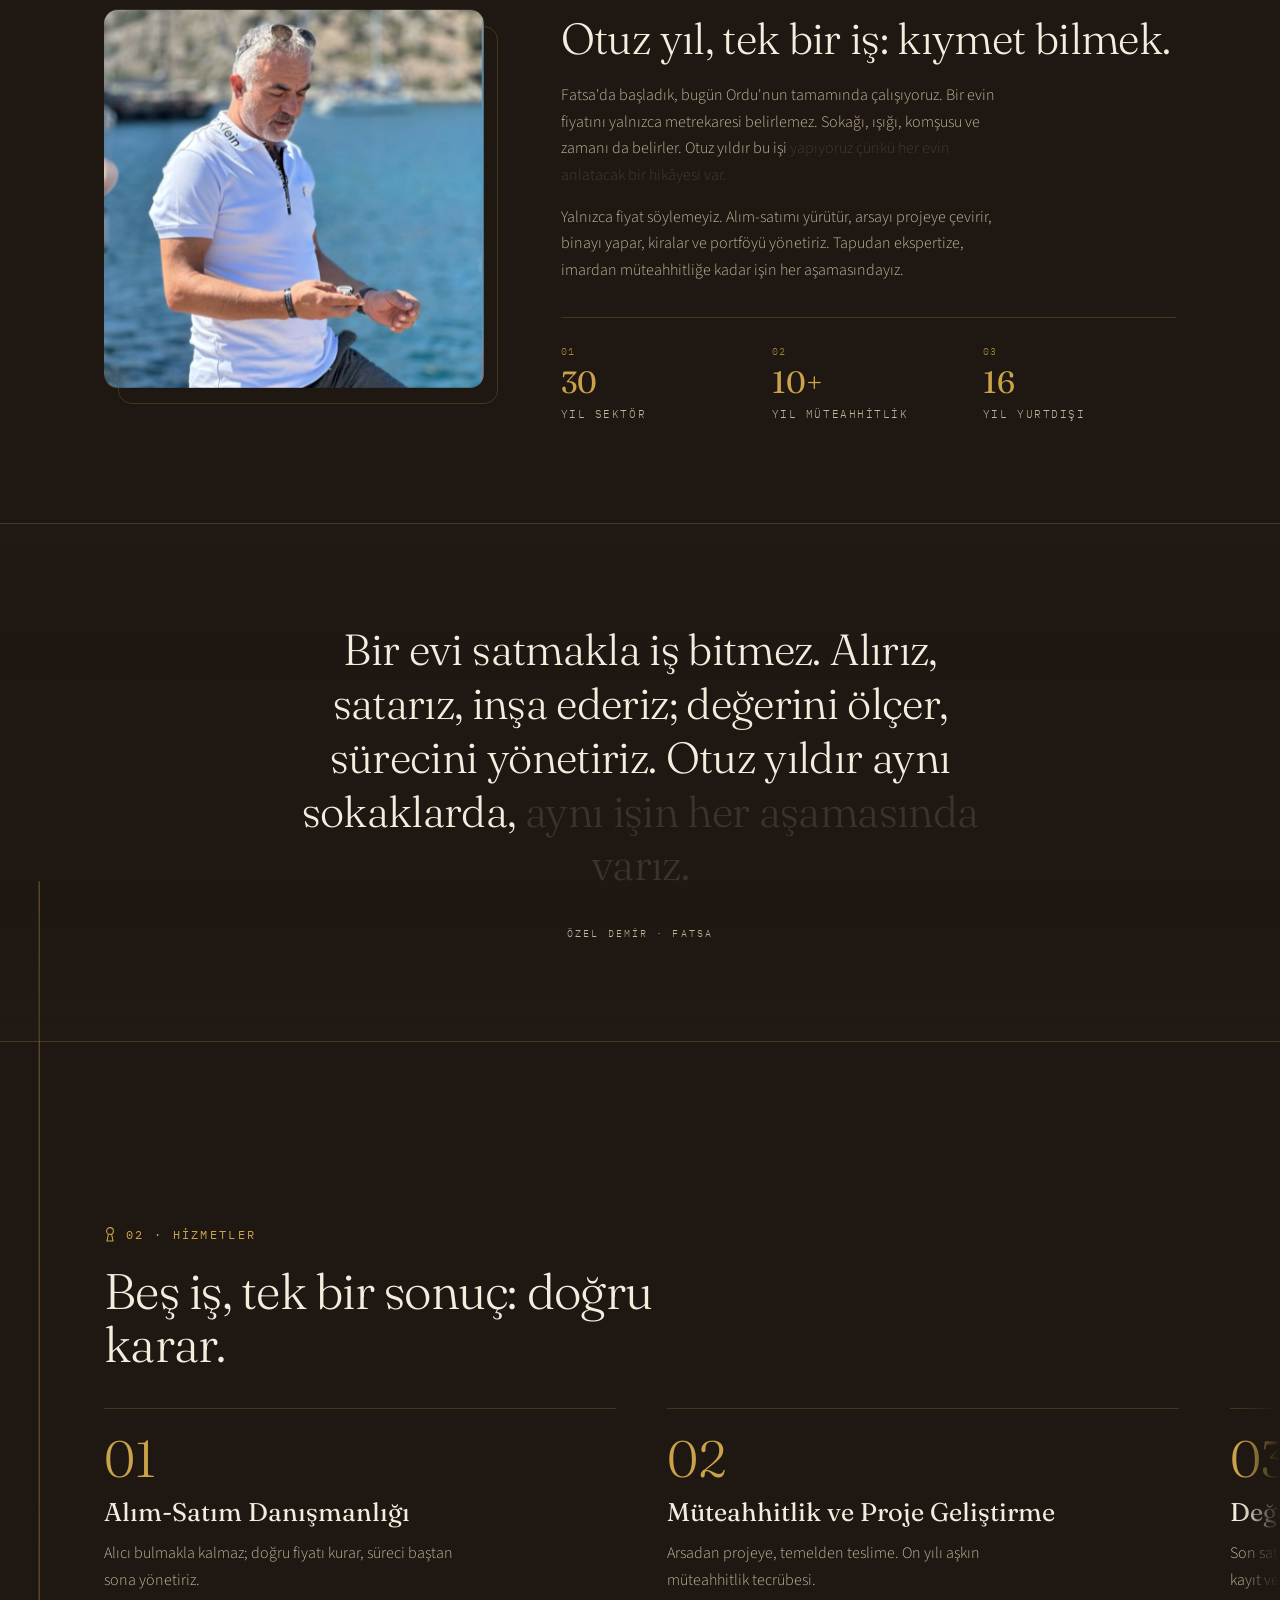
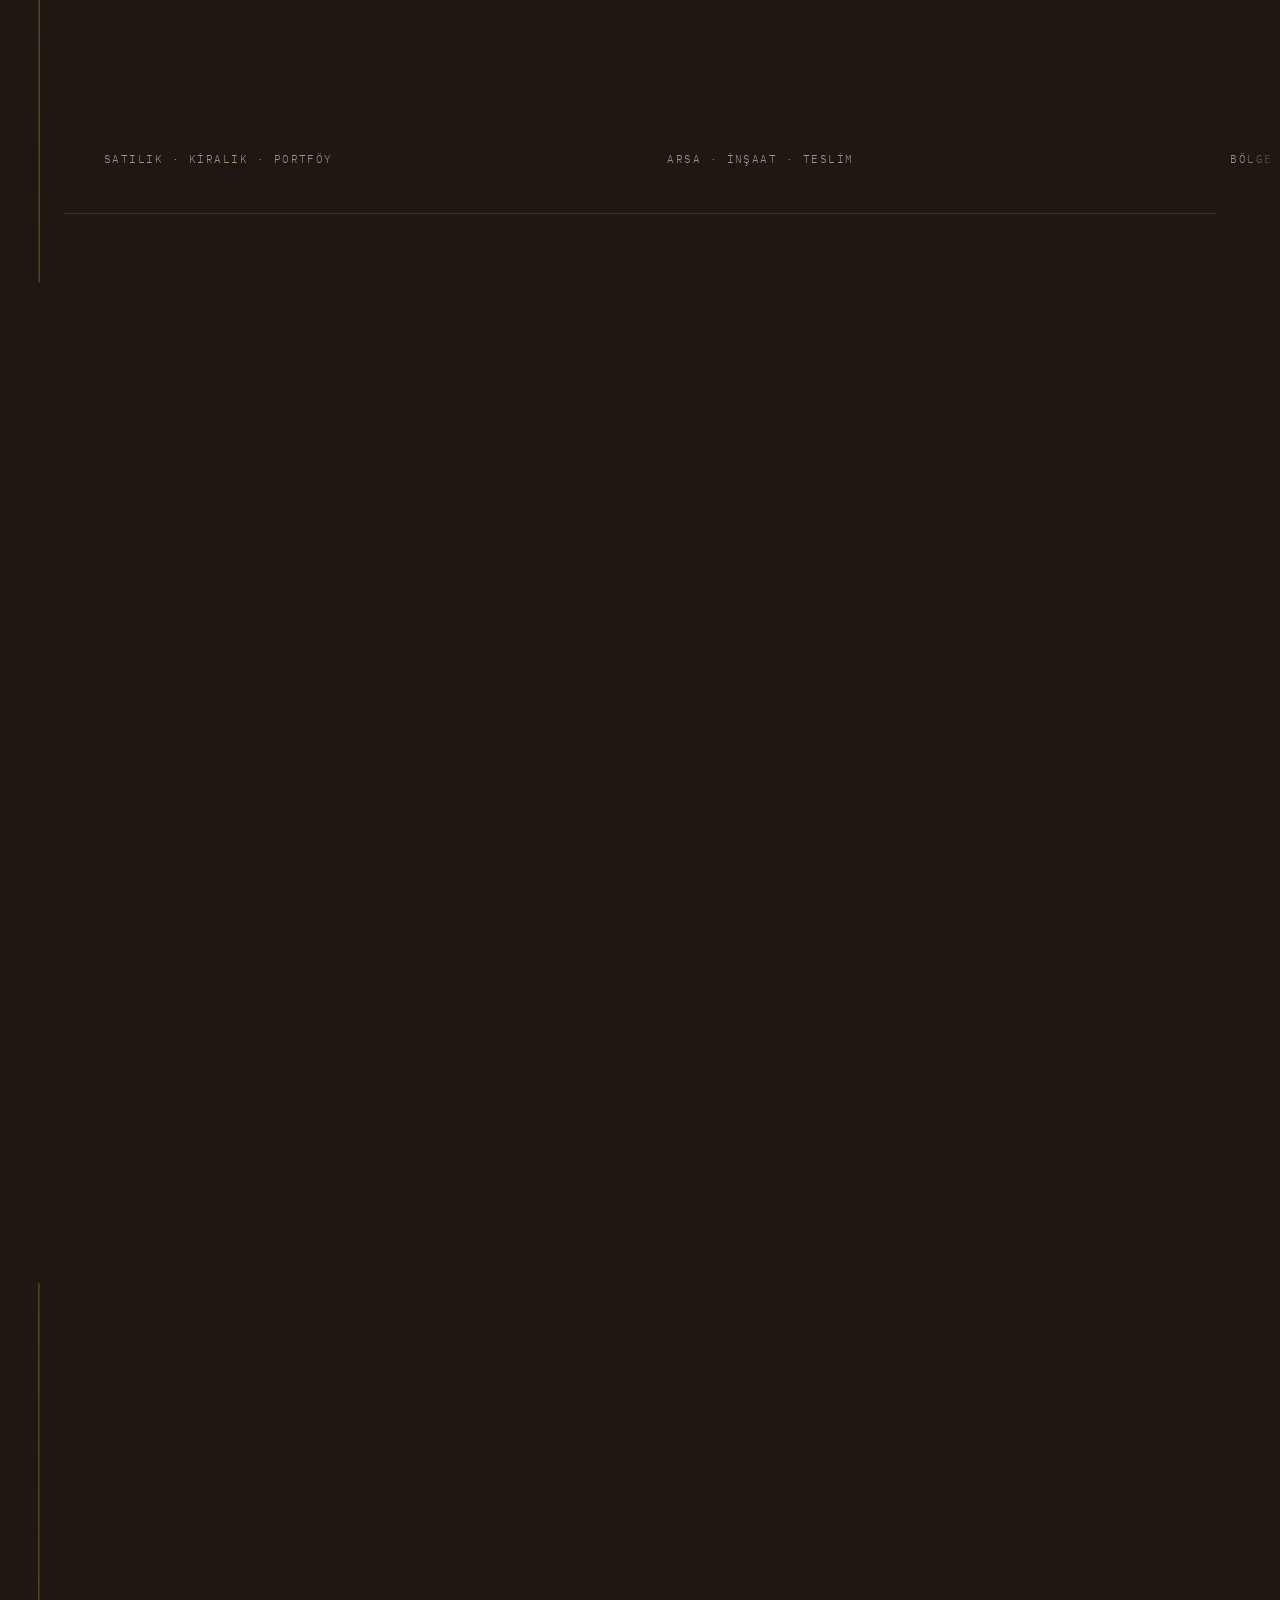
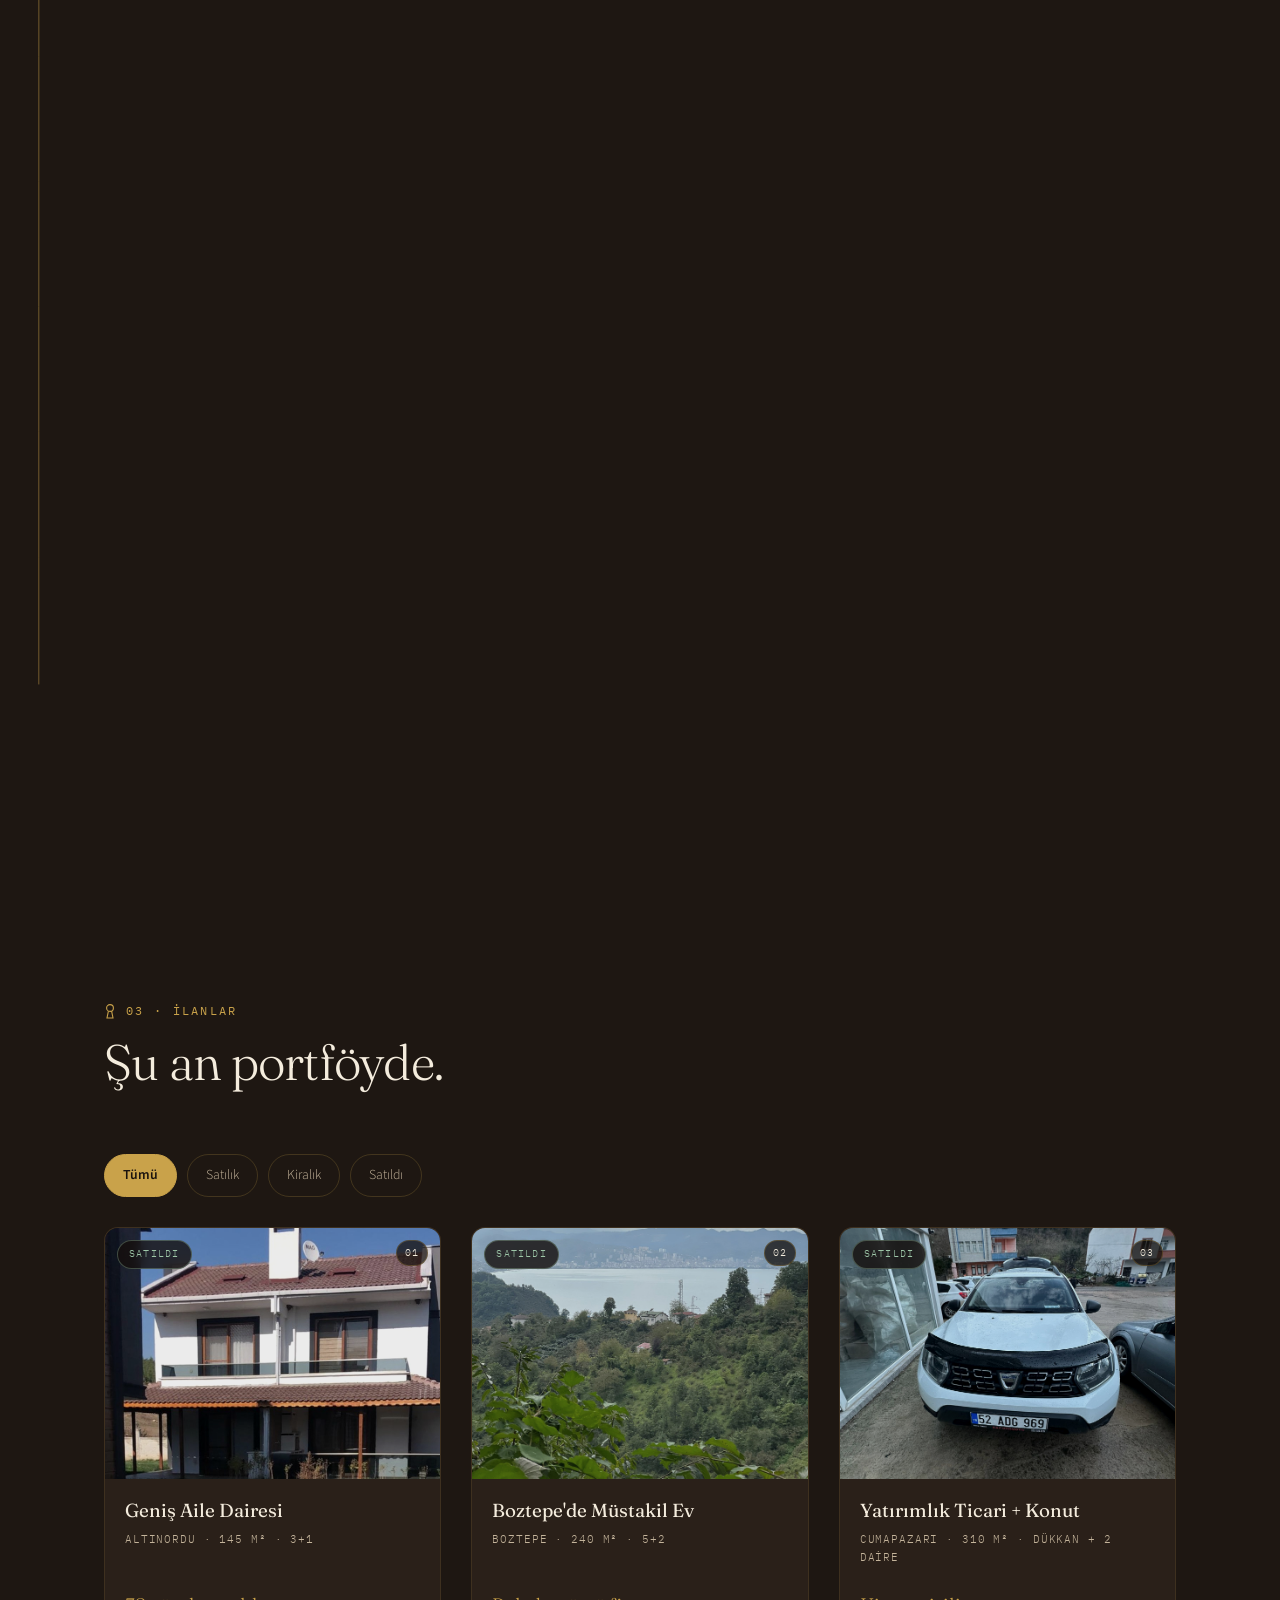
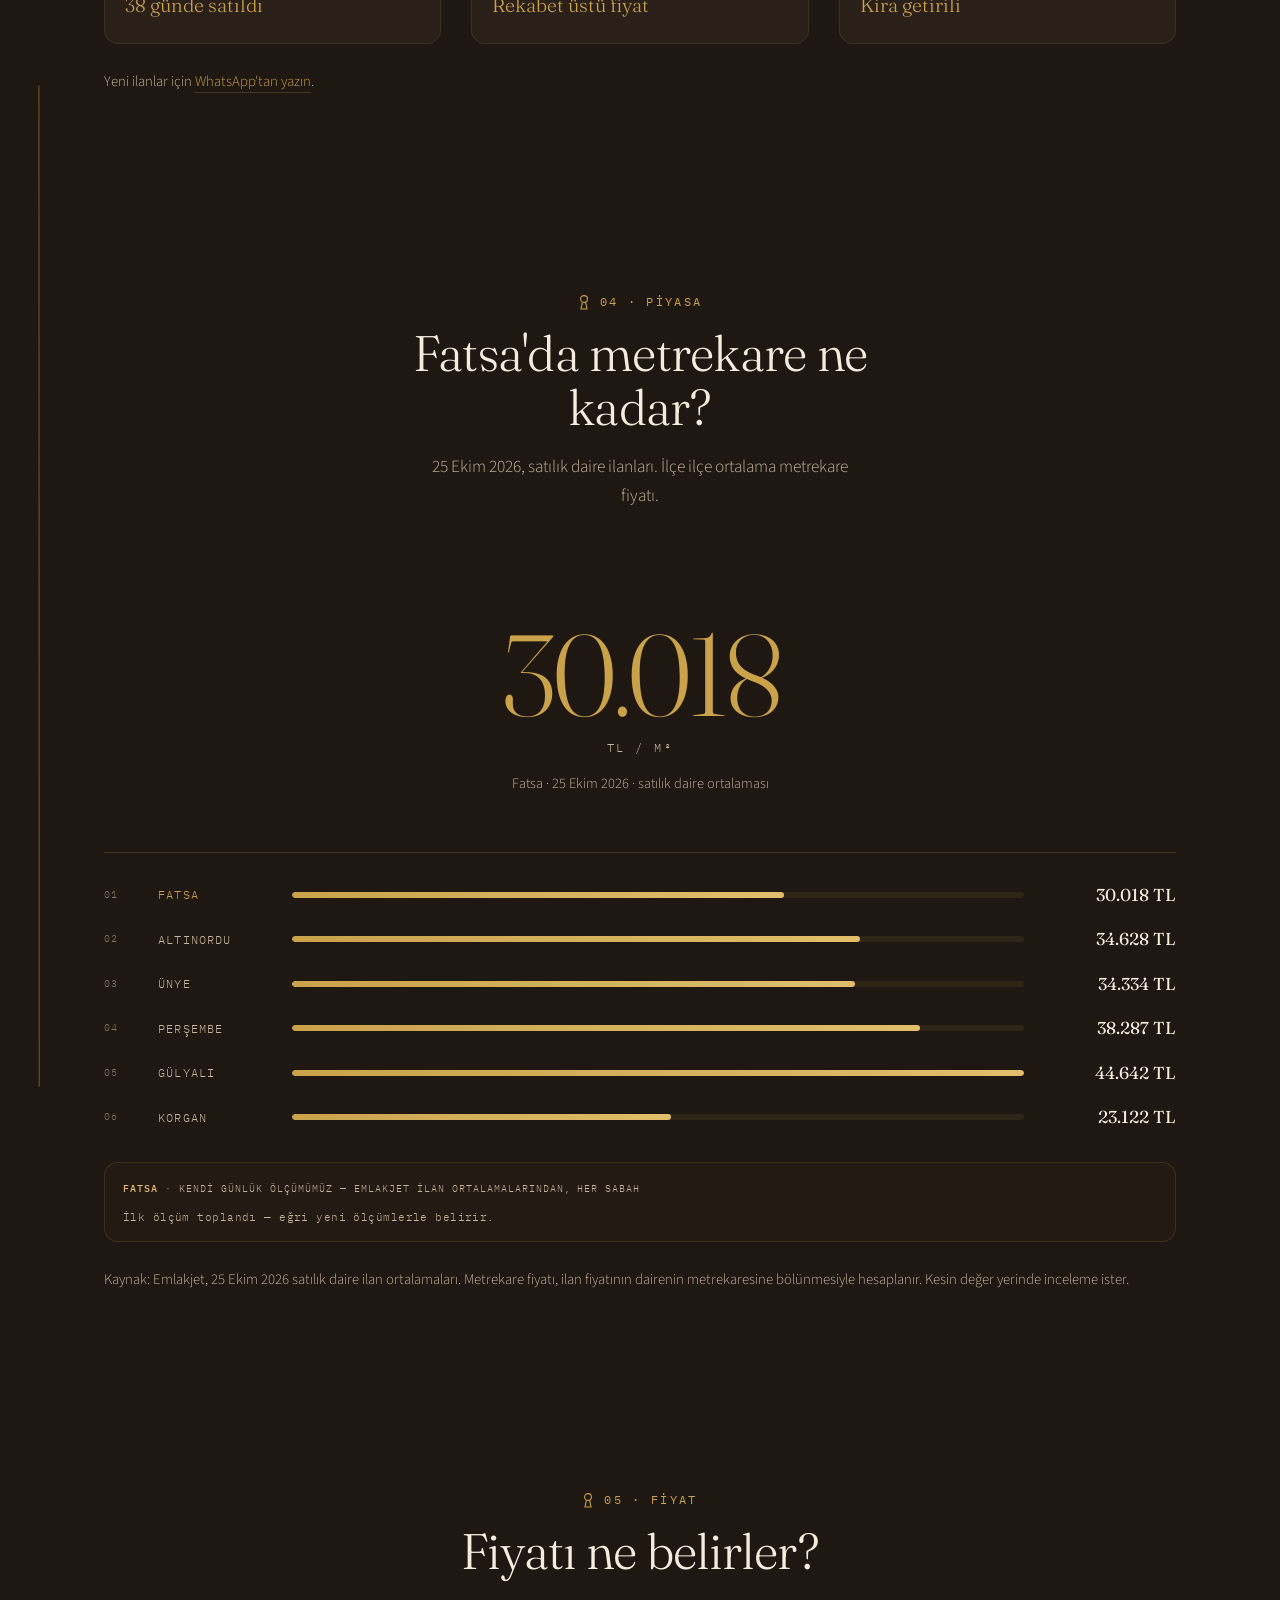
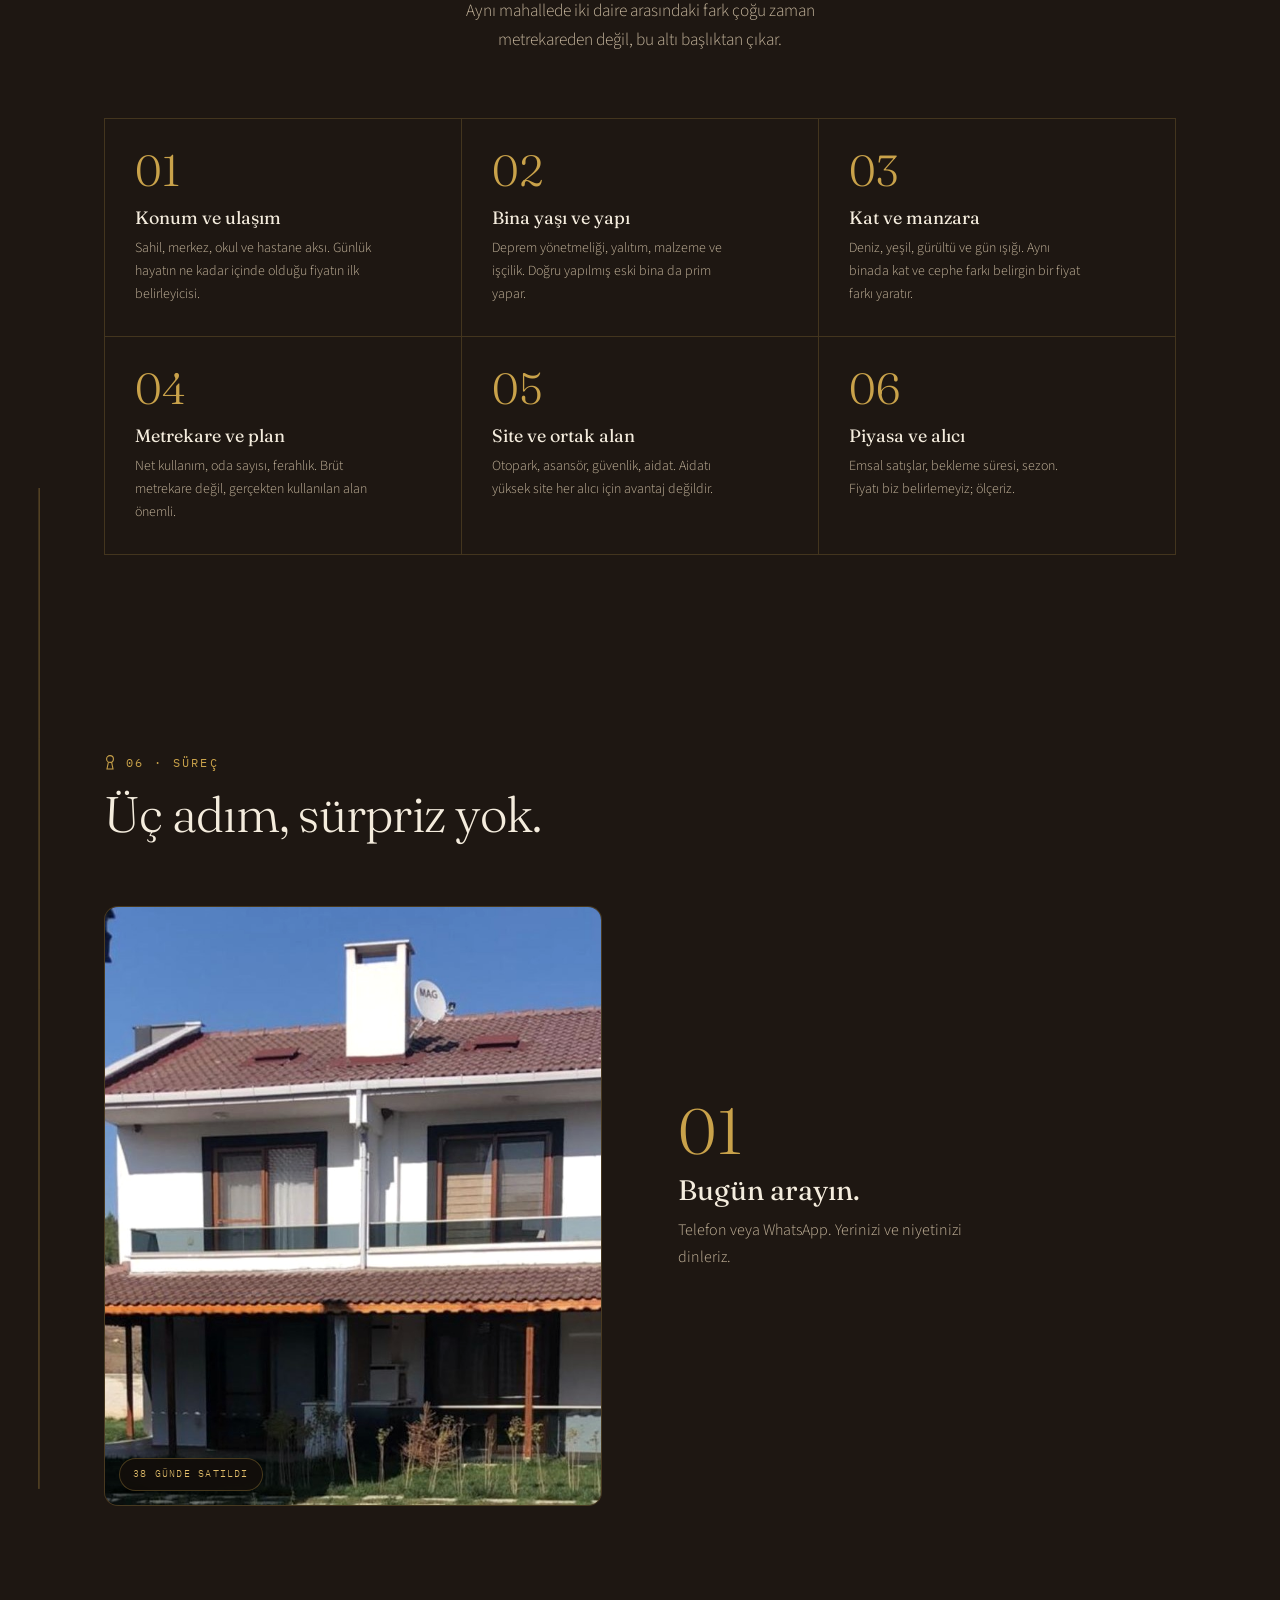
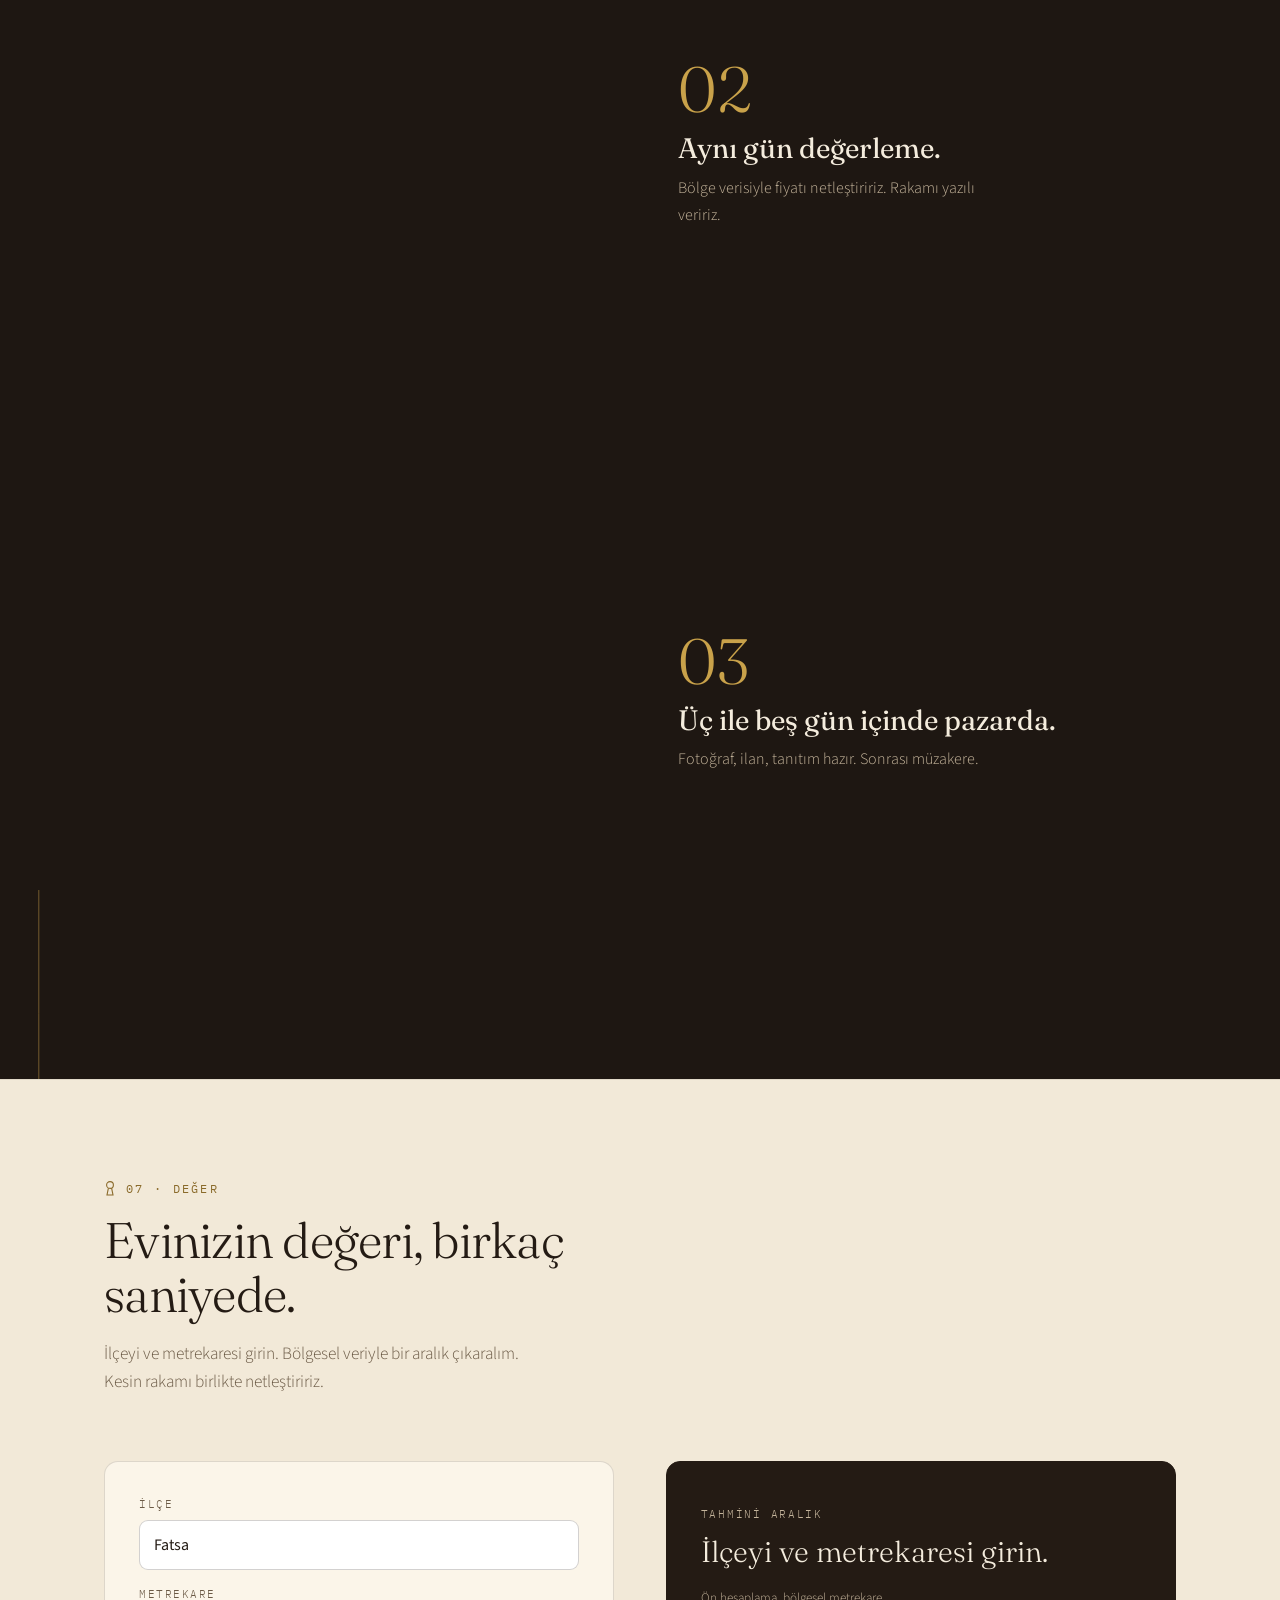
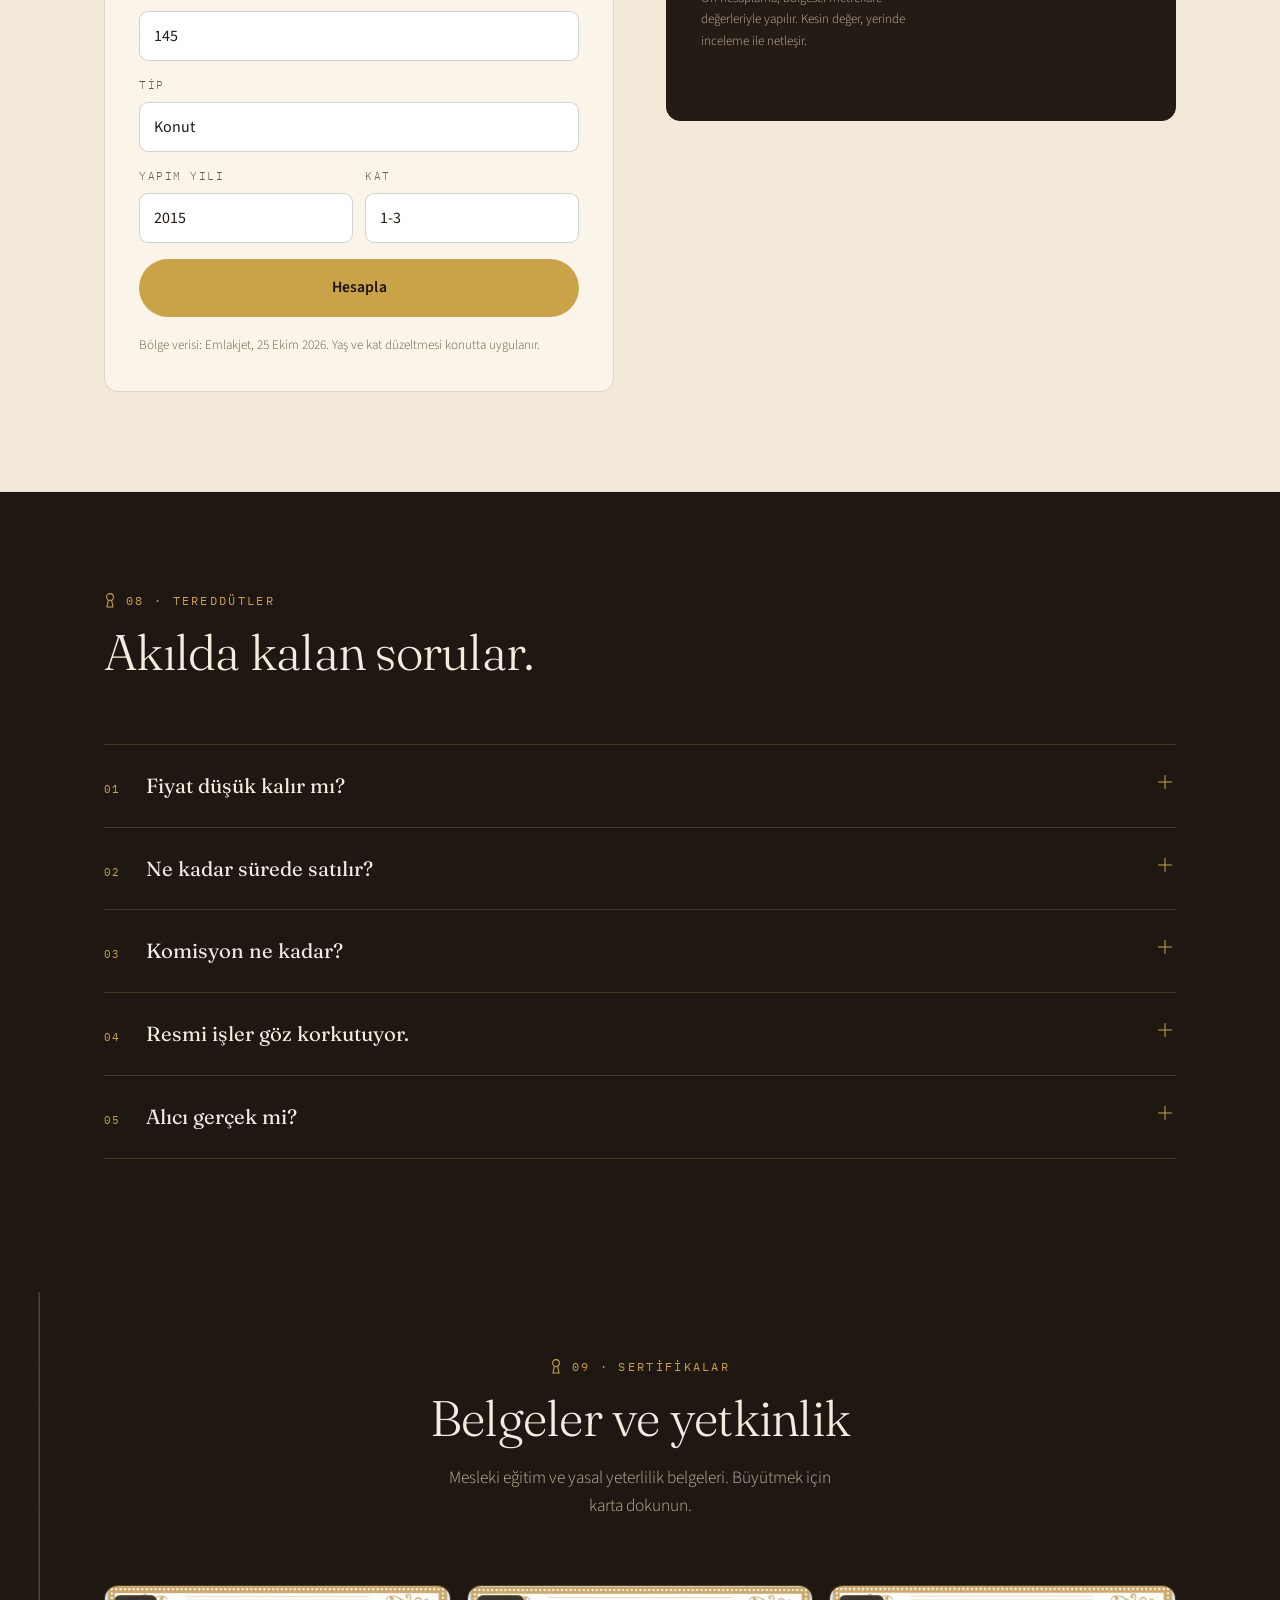
==== commit be06c272: "Site ve ilanlar güncellendi (2026-10-25 01:28)" ====
--- a/index.html
+++ b/index.html
@@ -233,7 +233,7 @@
       </div>
       <figure class="curve reveal" id="curve">
         <figcaption><b>Fatsa</b> · kendi günlük ölçümümüz — Emlakjet ilan ortalamalarından, her sabah</figcaption>
-        <svg viewBox="0 0 620 150" preserveAspectRatio="none" role="img" aria-label="Fatsa metrekare fiyatının zaman içinde değişimi"><polyline id="curveLine" fill="none" stroke="var(--accent)" stroke-width="2.5" vector-effect="non-scaling-stroke"></polyline></svg>
+        <svg viewBox="0 0 620 150" preserveAspectRatio="none" role="img" aria-label="Fatsa metrekare fiyatının zaman içinde değişimi"><polygon id="curveFill" fill="rgba(201,162,74,.09)" stroke="none"></polygon><polyline id="curveLine" fill="none" stroke="var(--accent)" stroke-width="2.5" vector-effect="non-scaling-stroke"></polyline></svg>
         <p class="curve-note" id="curveNote">İlk ölçüm toplandı — eğri yeni ölçümlerle belirir.</p>
       </figure>
       <p class="note reveal">Kaynak: Emlakjet, <span data-pjdate>Ekim 2026</span> satılık daire ilan ortalamaları. Metrekare fiyatı, ilan fiyatının dairenin metrekaresine bölünmesiyle hesaplanır. Kesin değer yerinde inceleme ister.</p>
@@ -518,6 +518,6 @@
 </footer>
 
 <script src="assets/listings.js"></script>
-<script src="assets/site.js?v=5"></script>
+<script src="assets/site.js?v=6"></script>
 </body>
 </html>
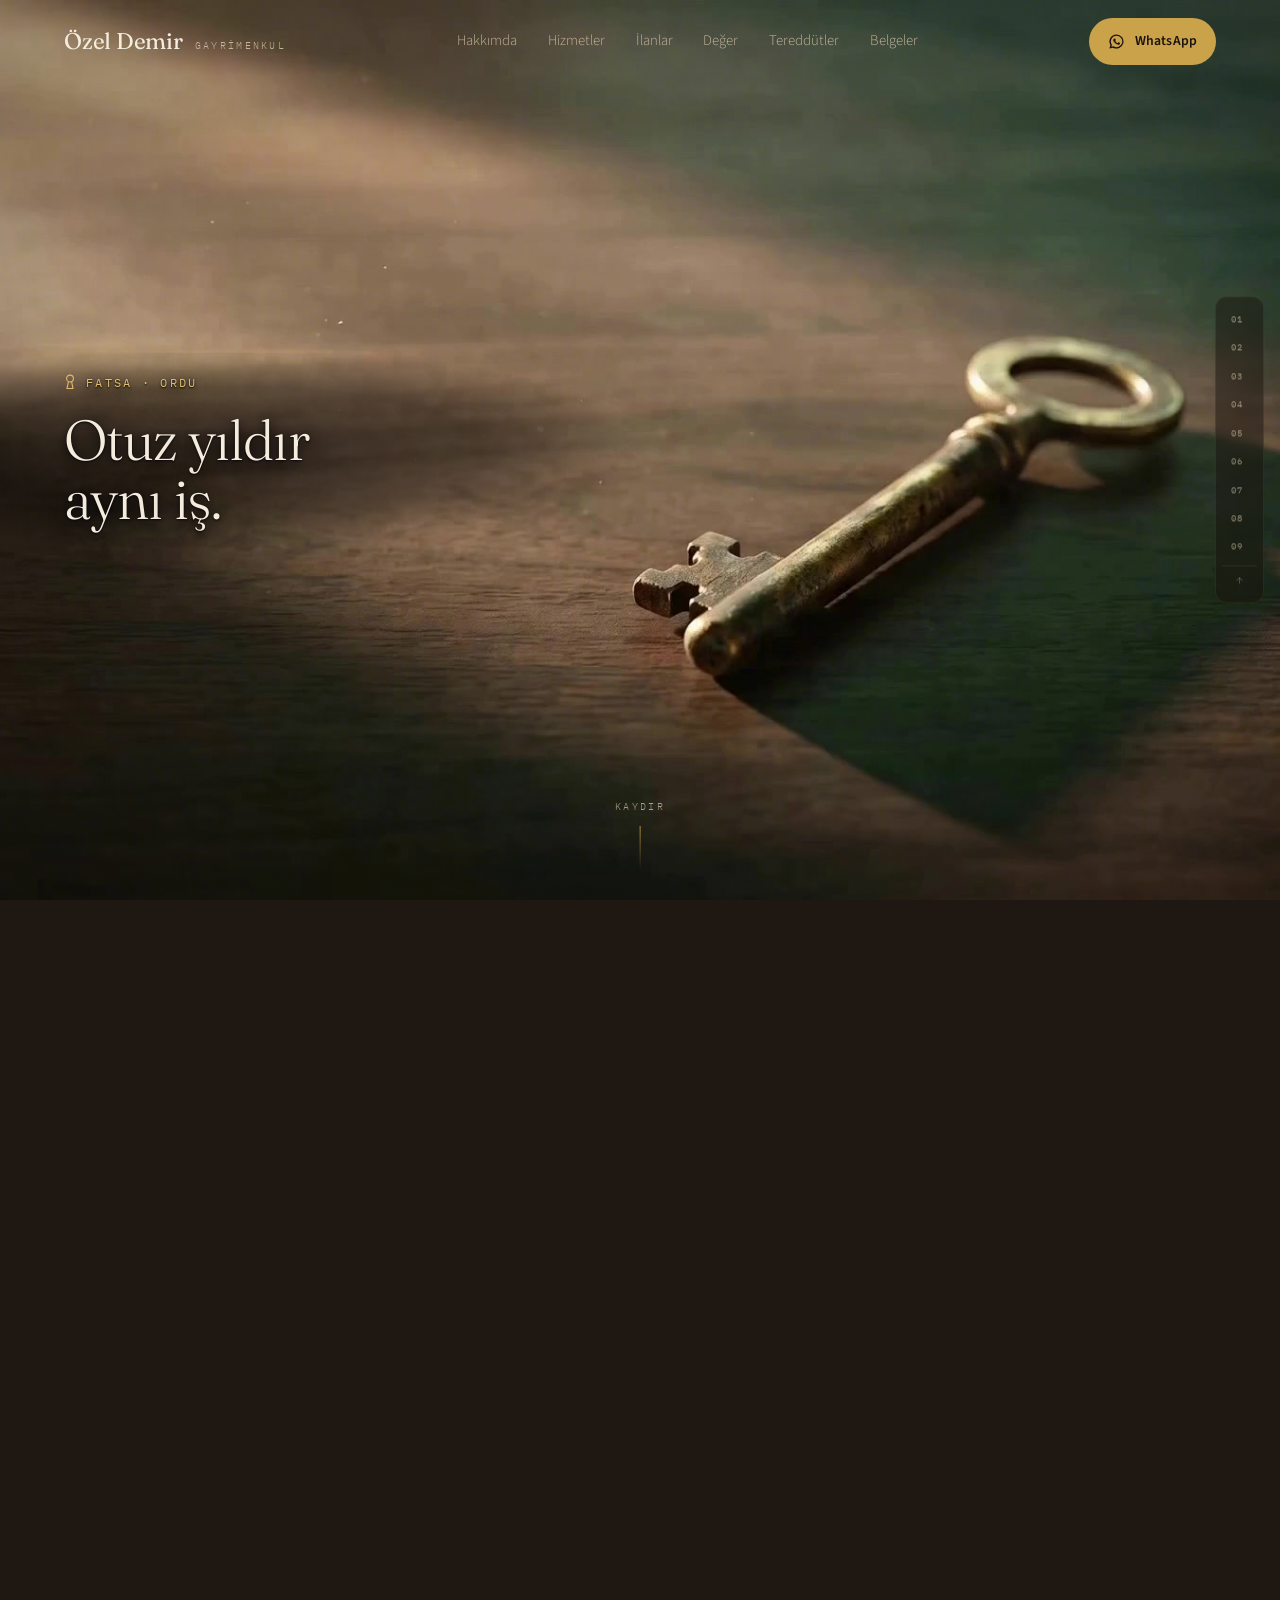
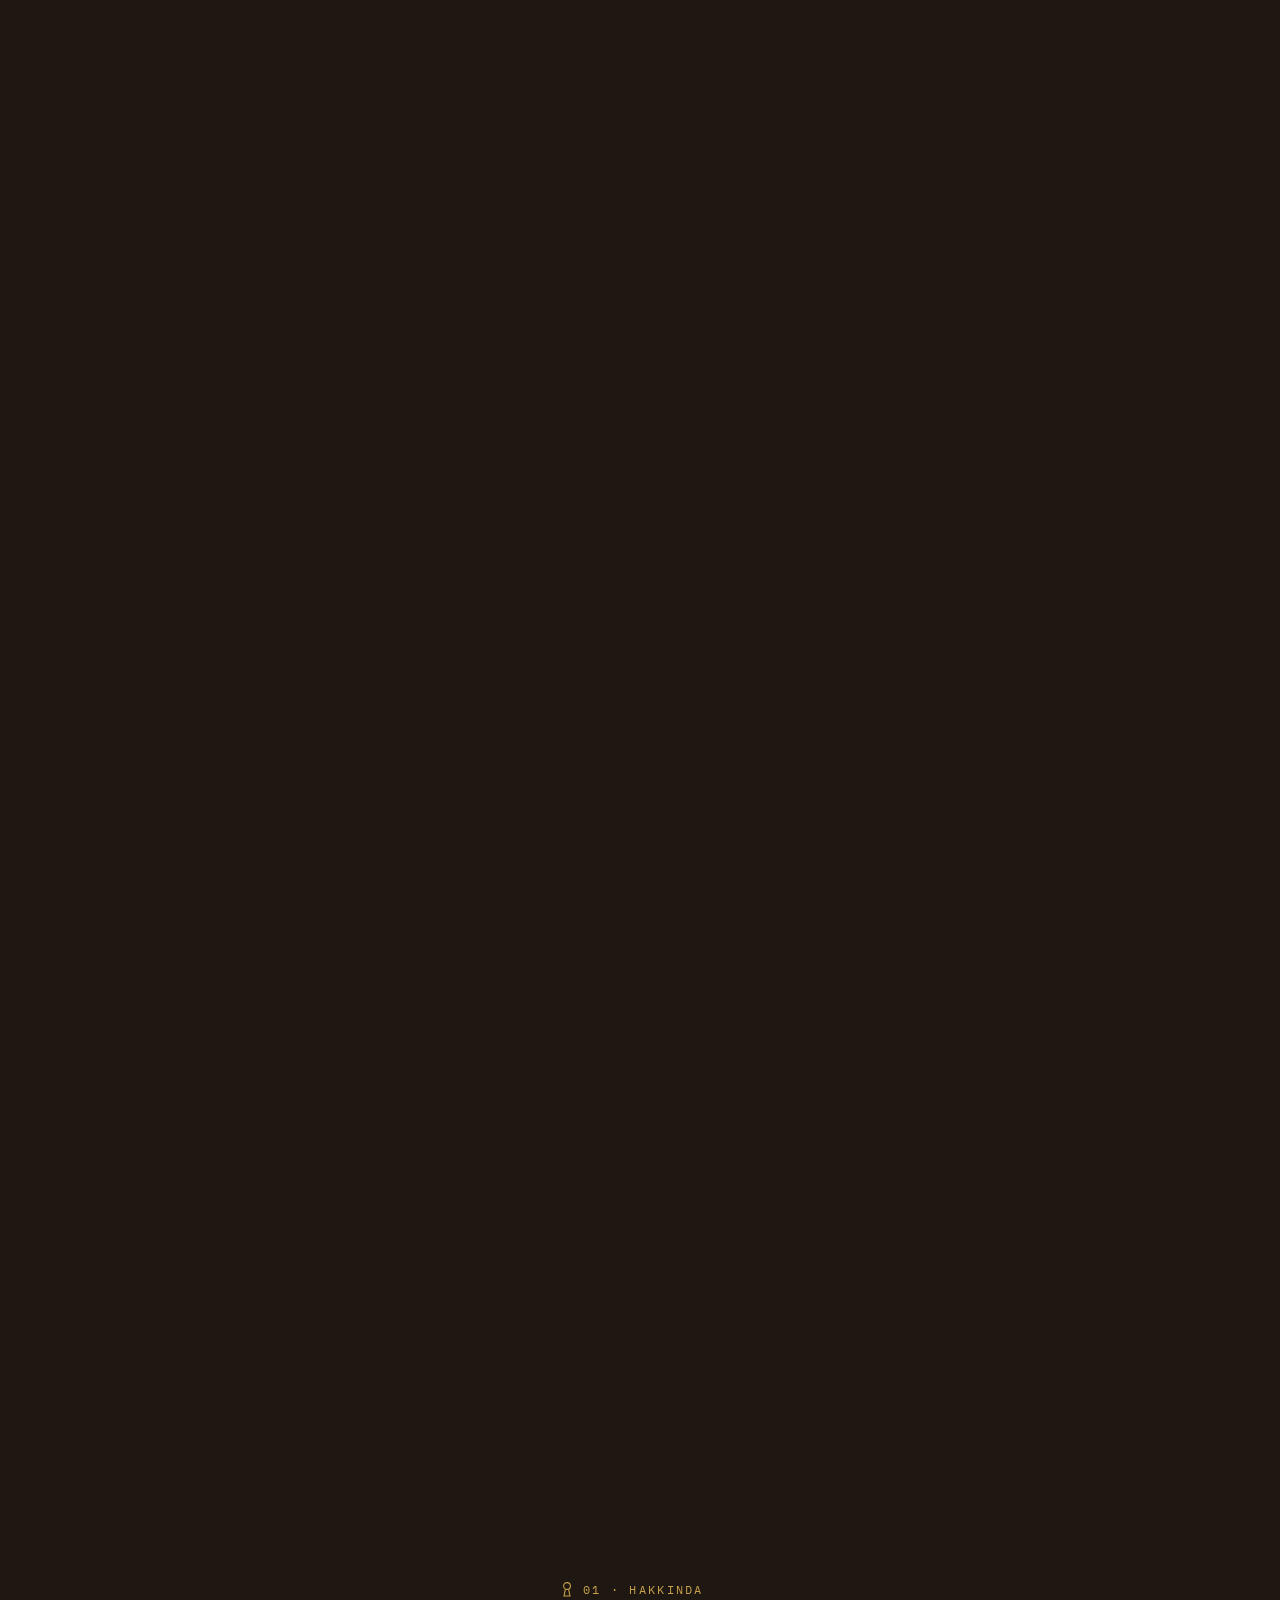
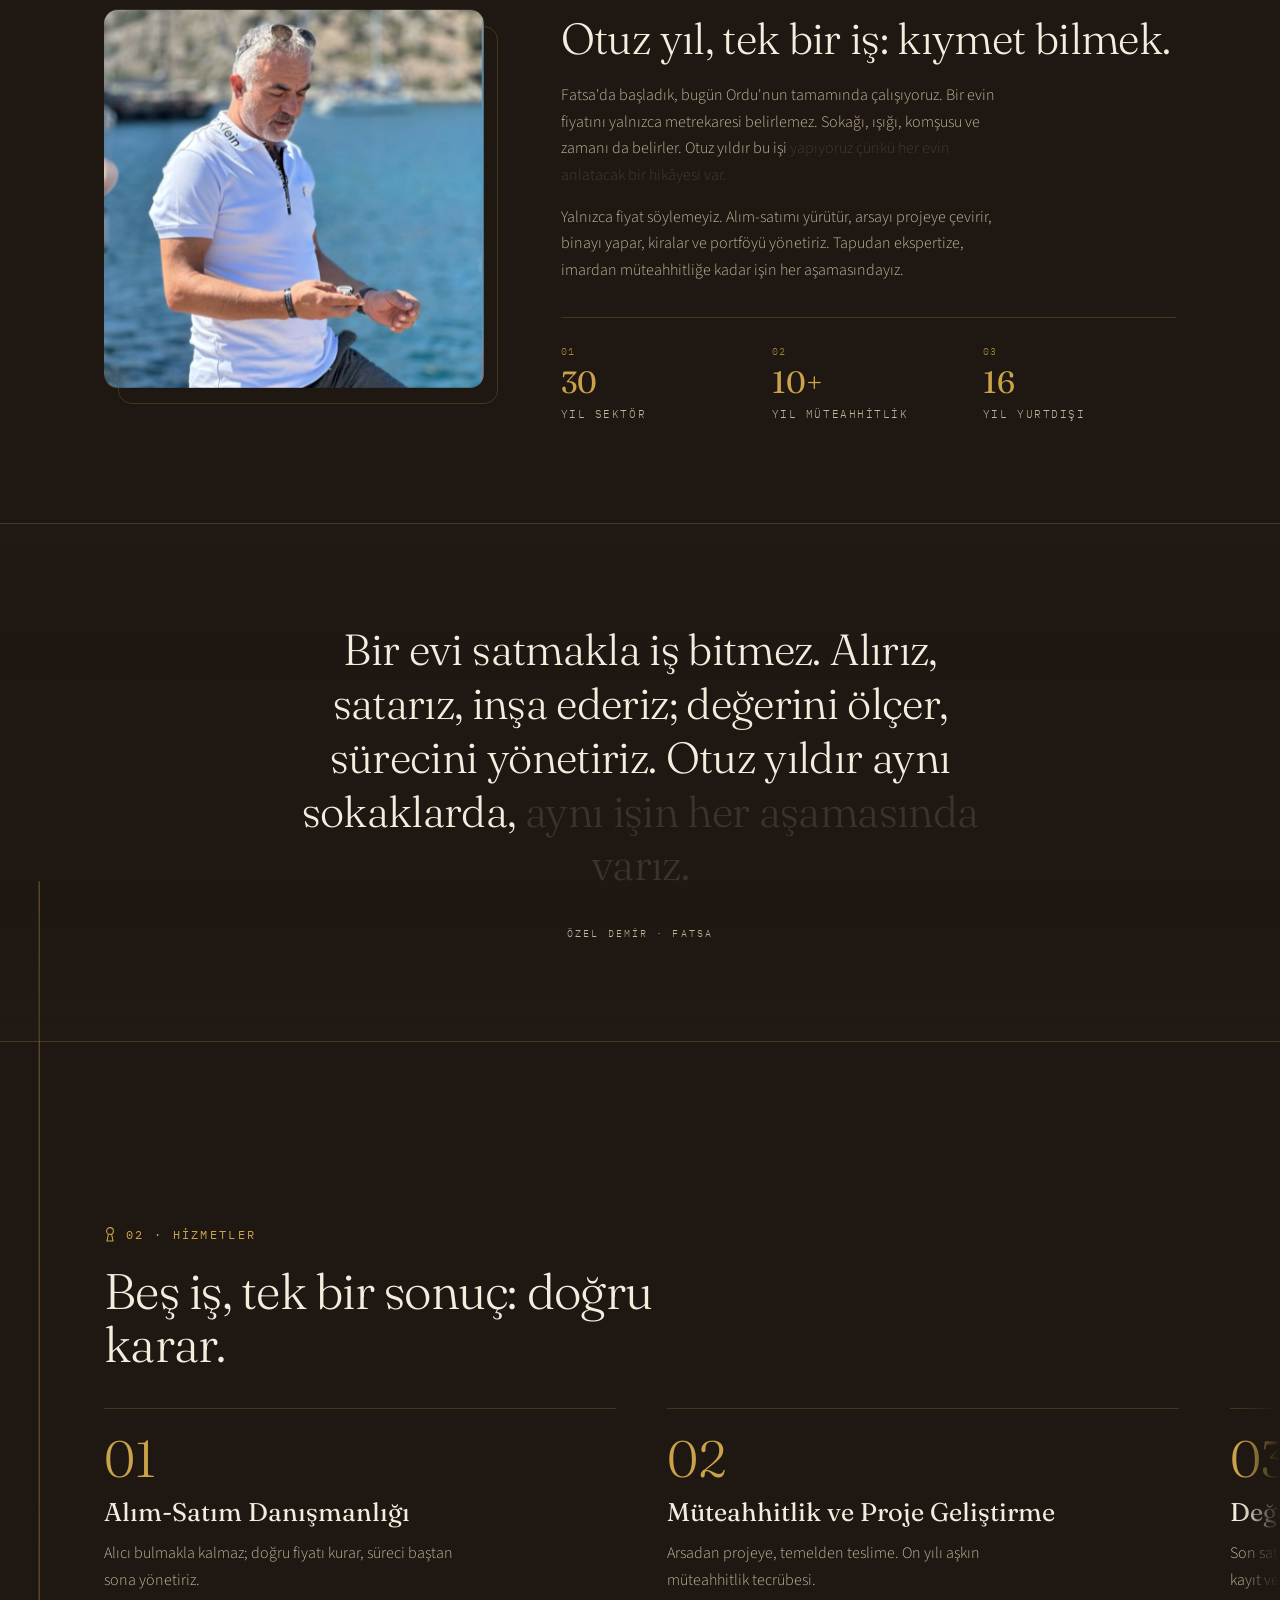
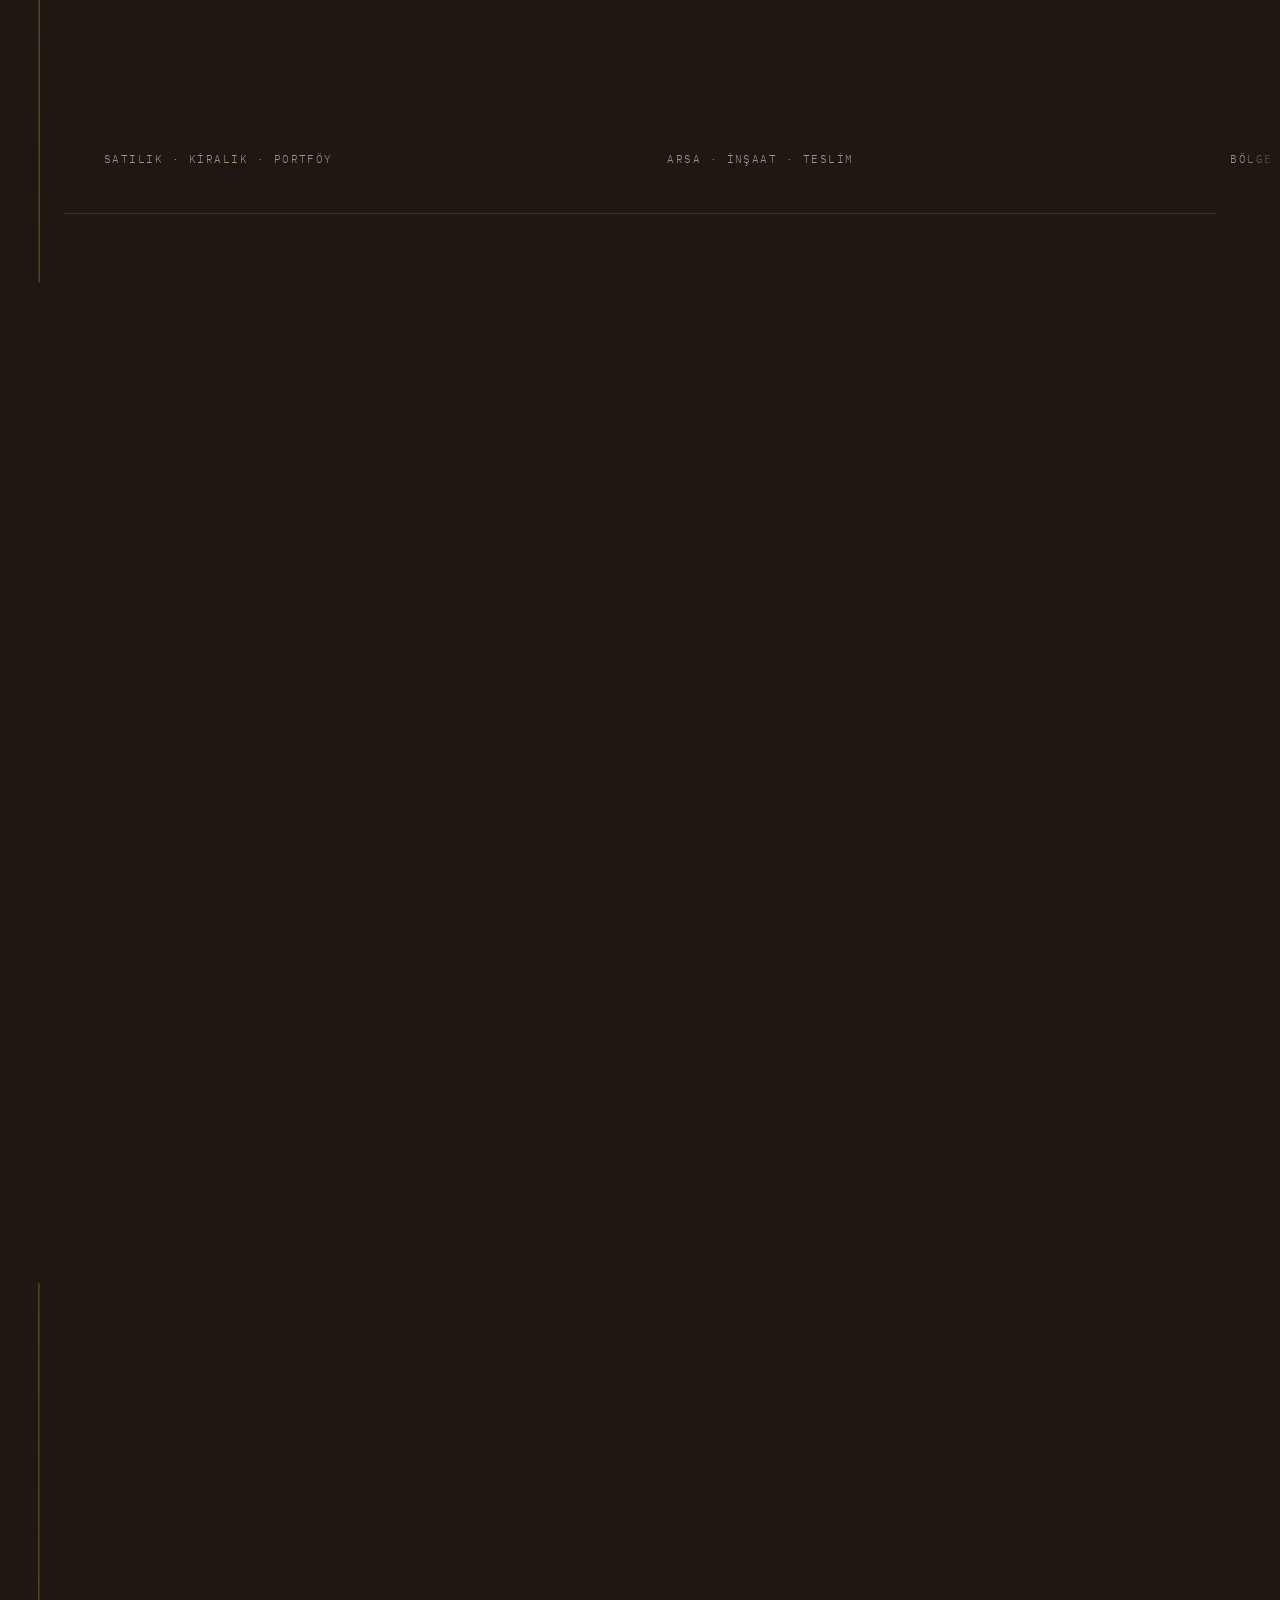
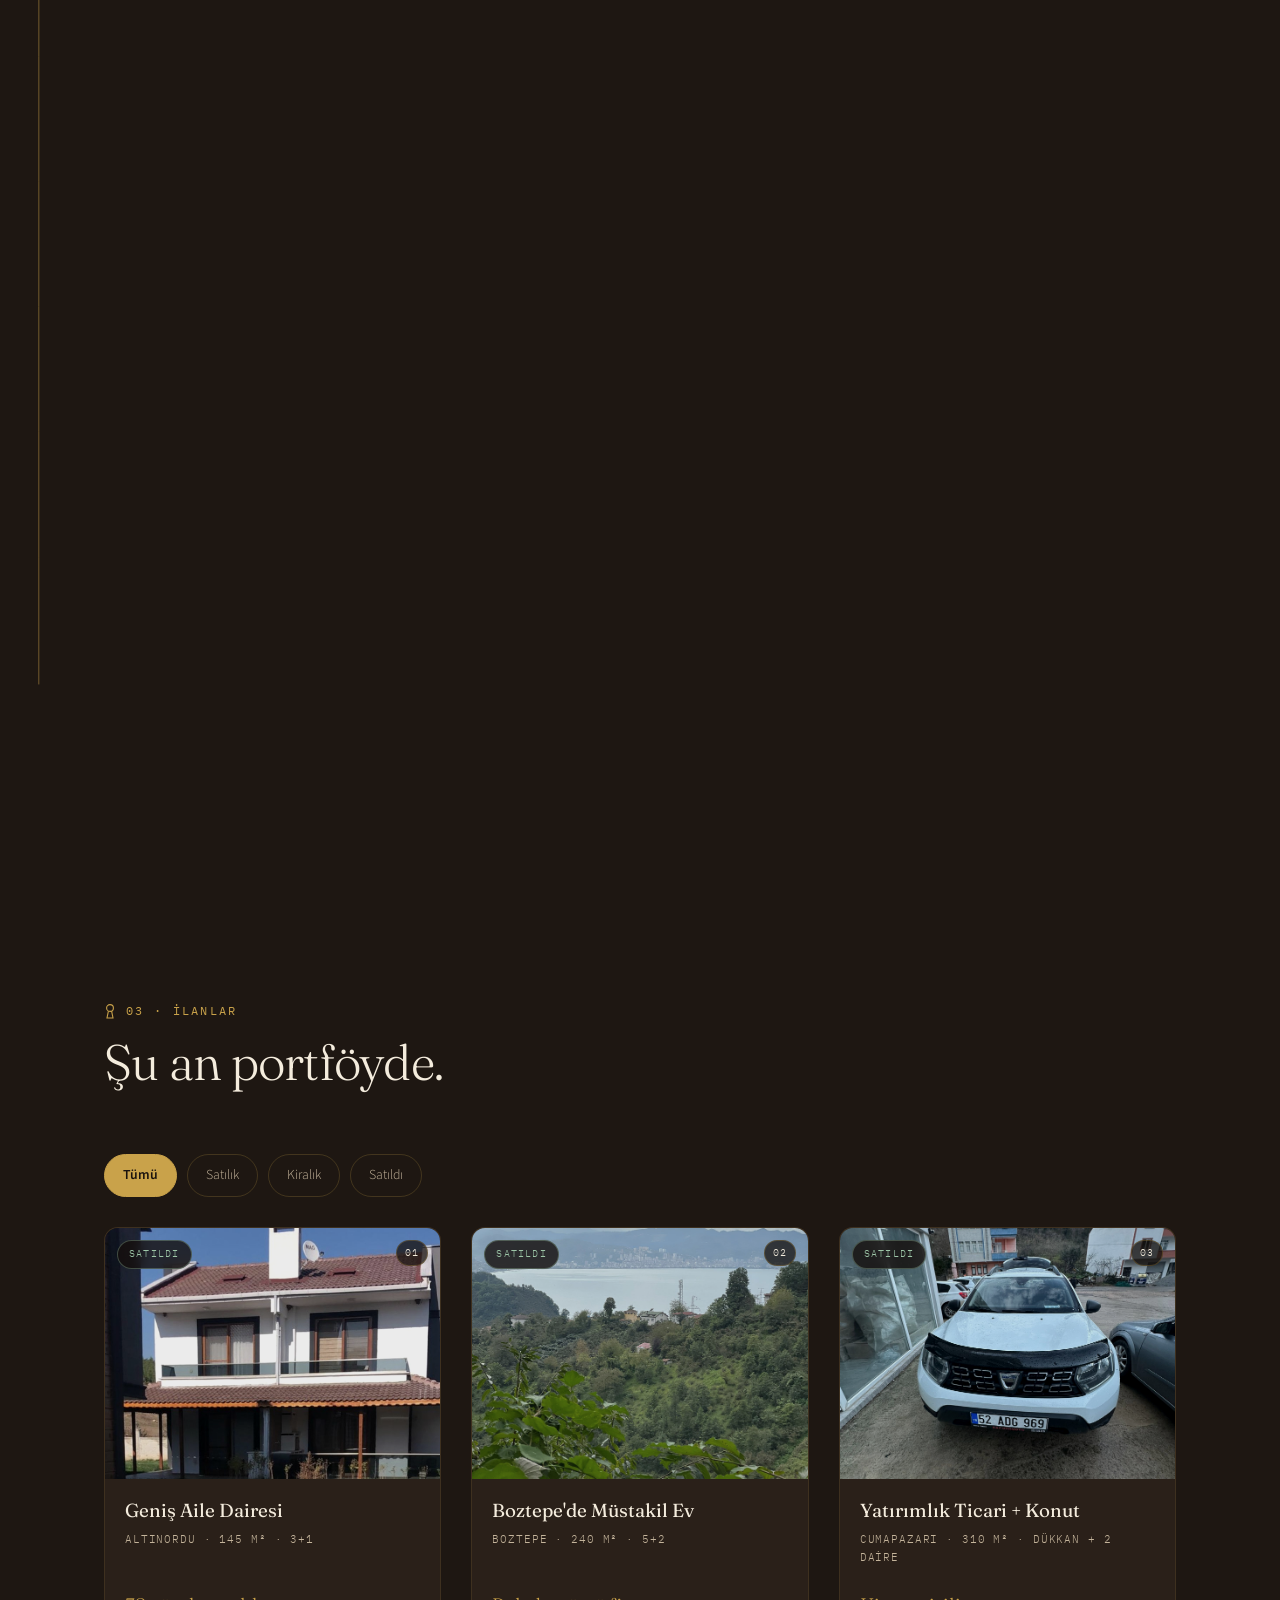
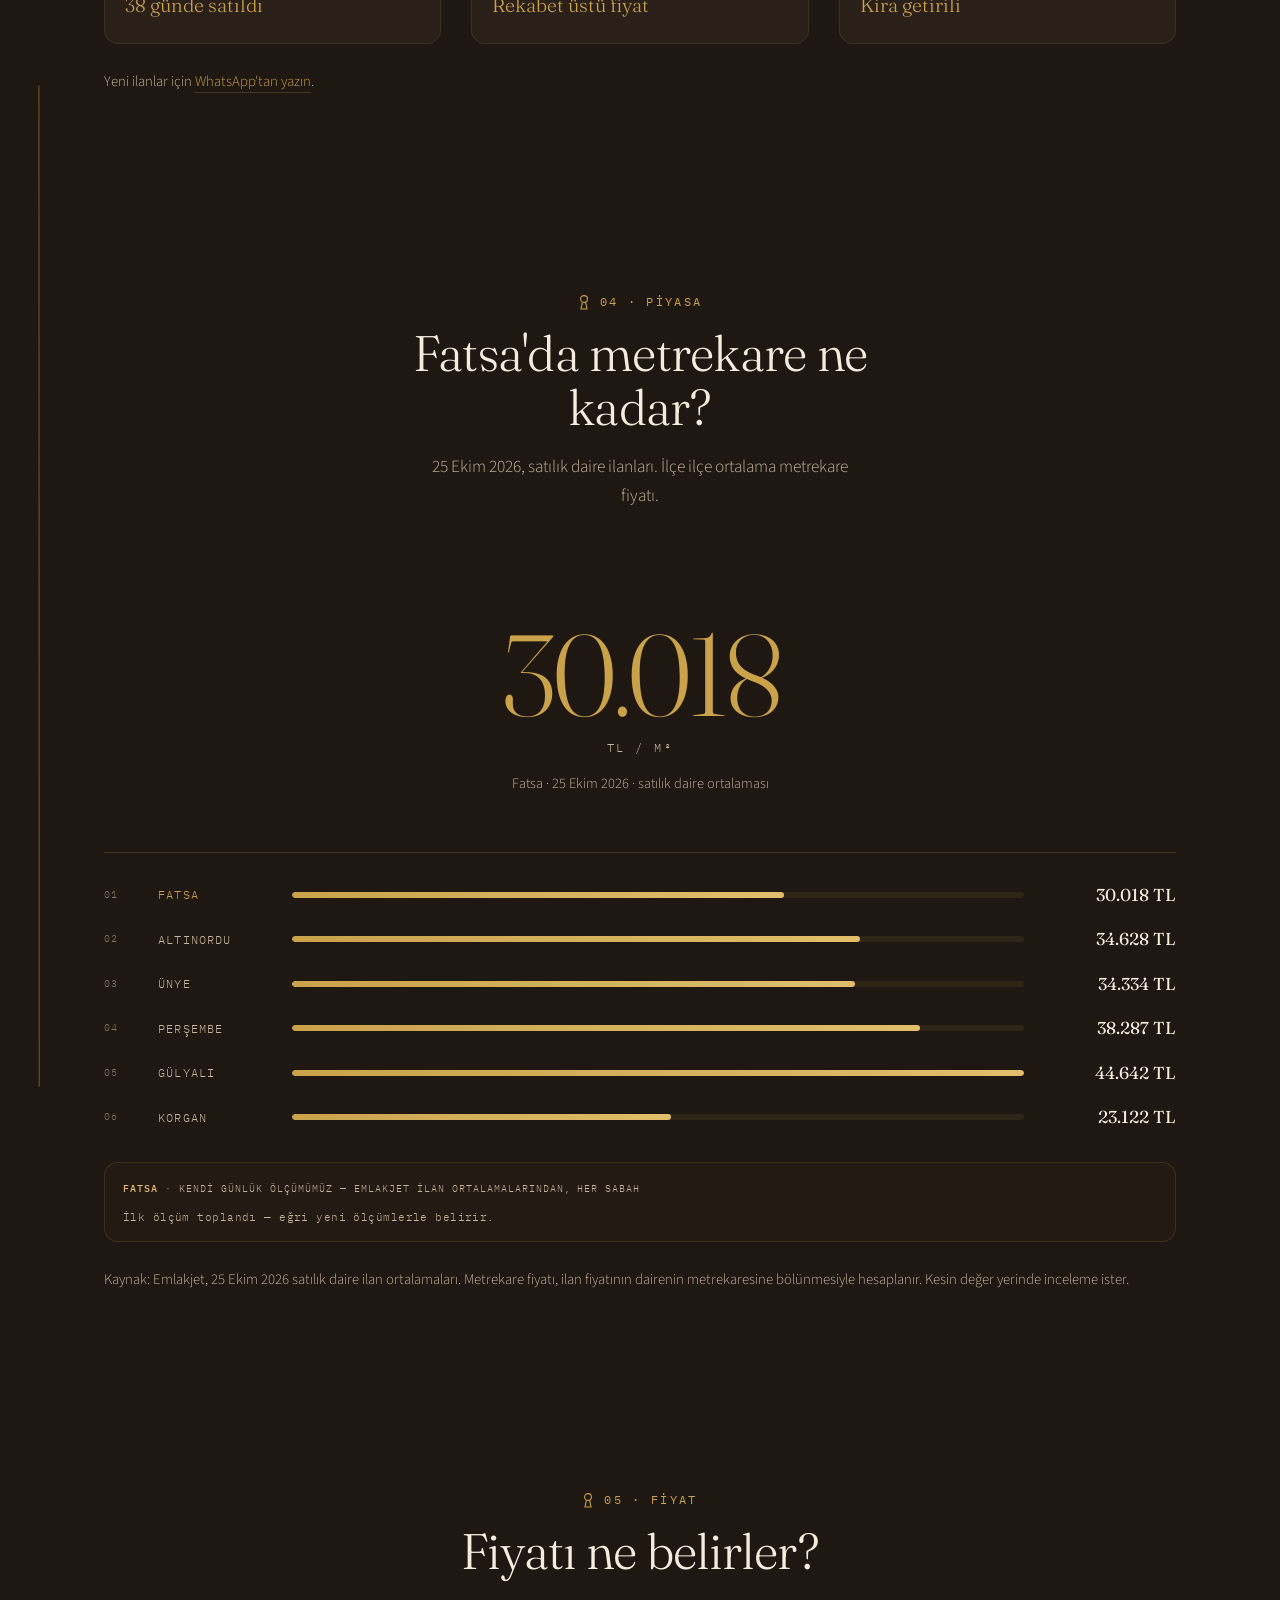
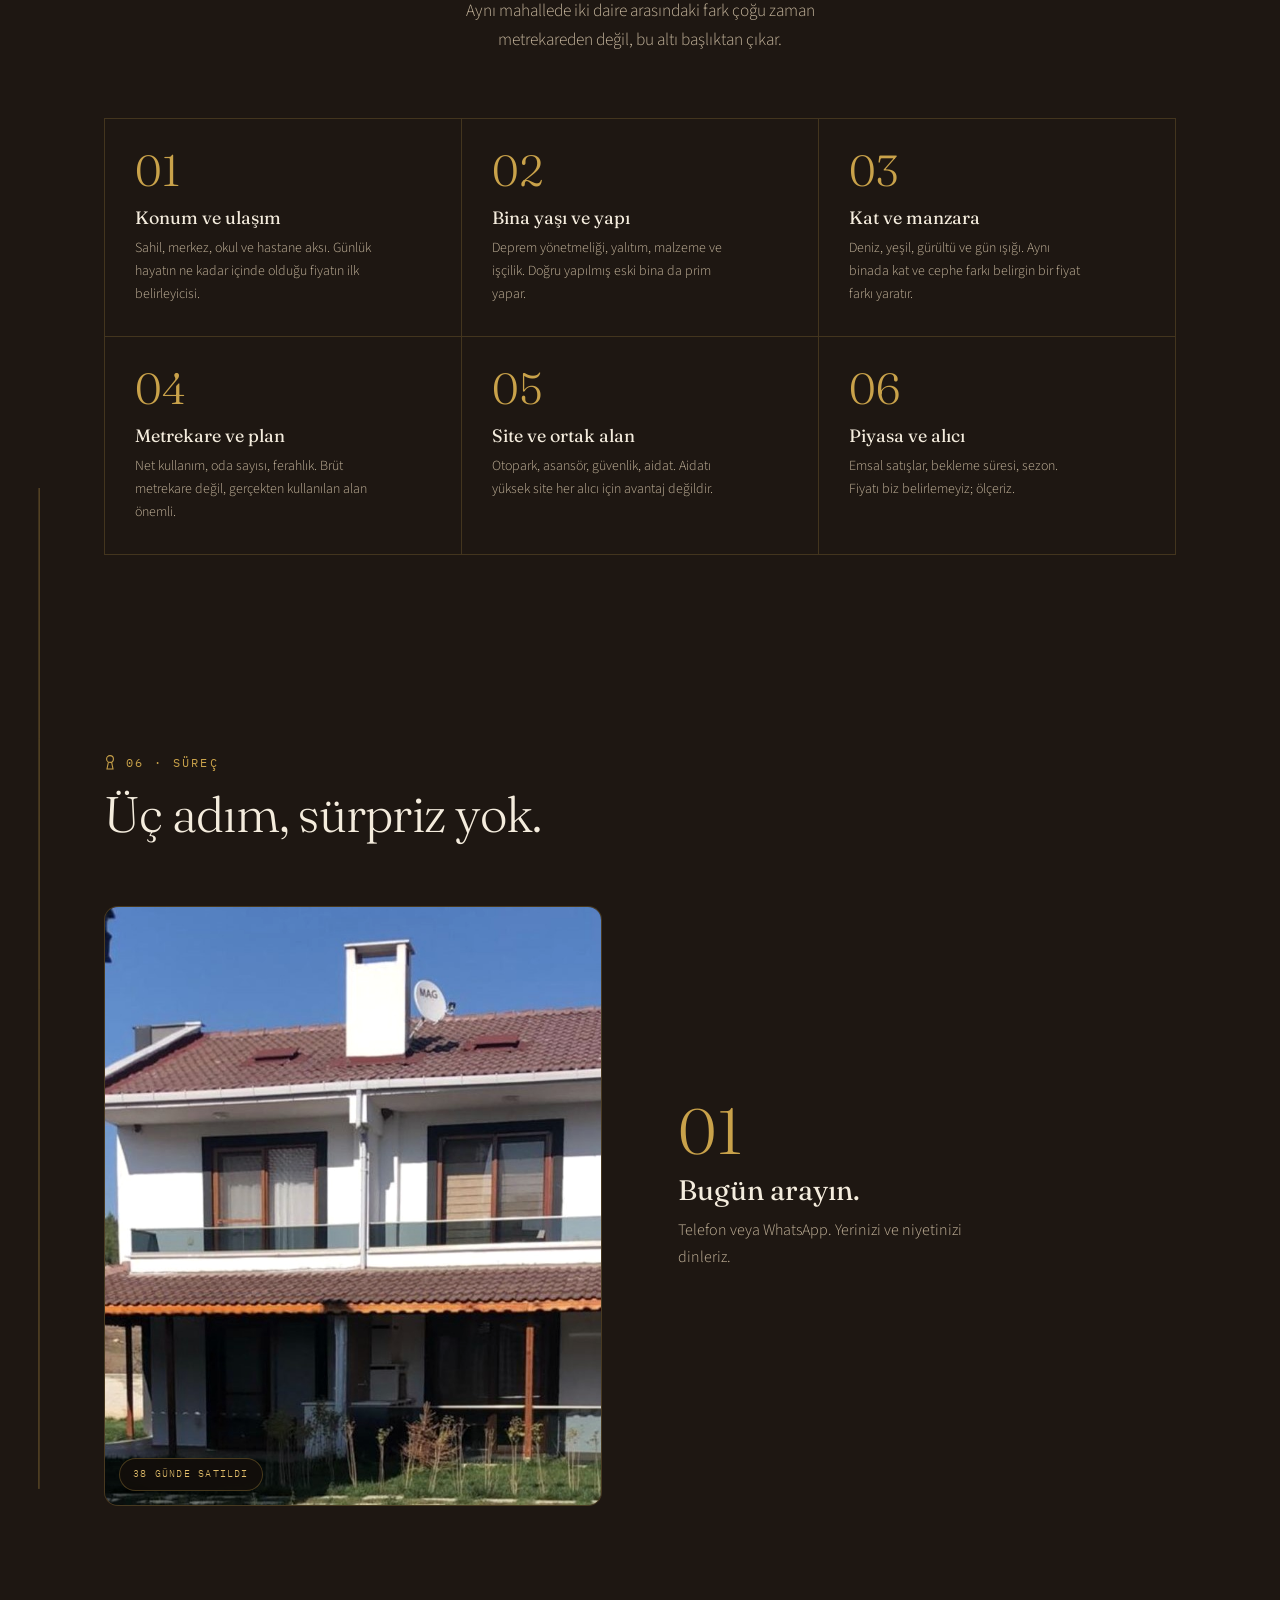
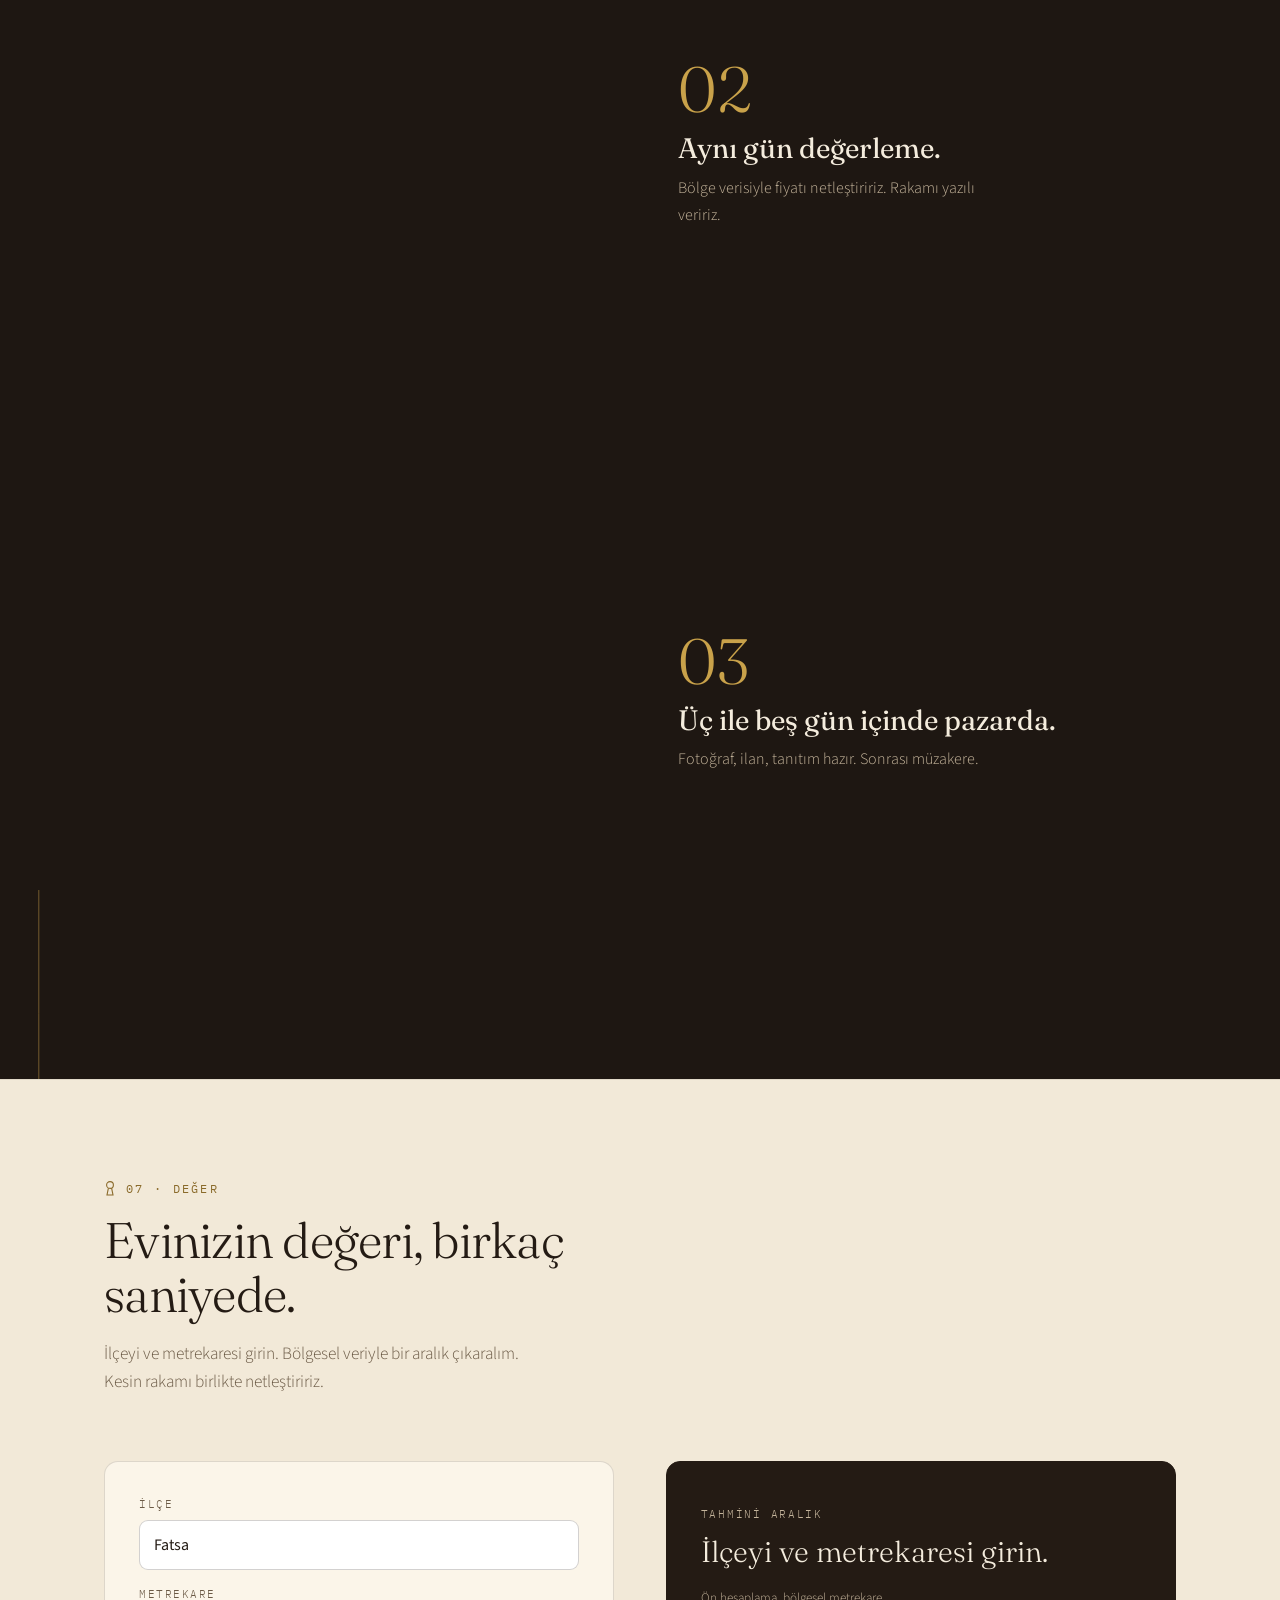
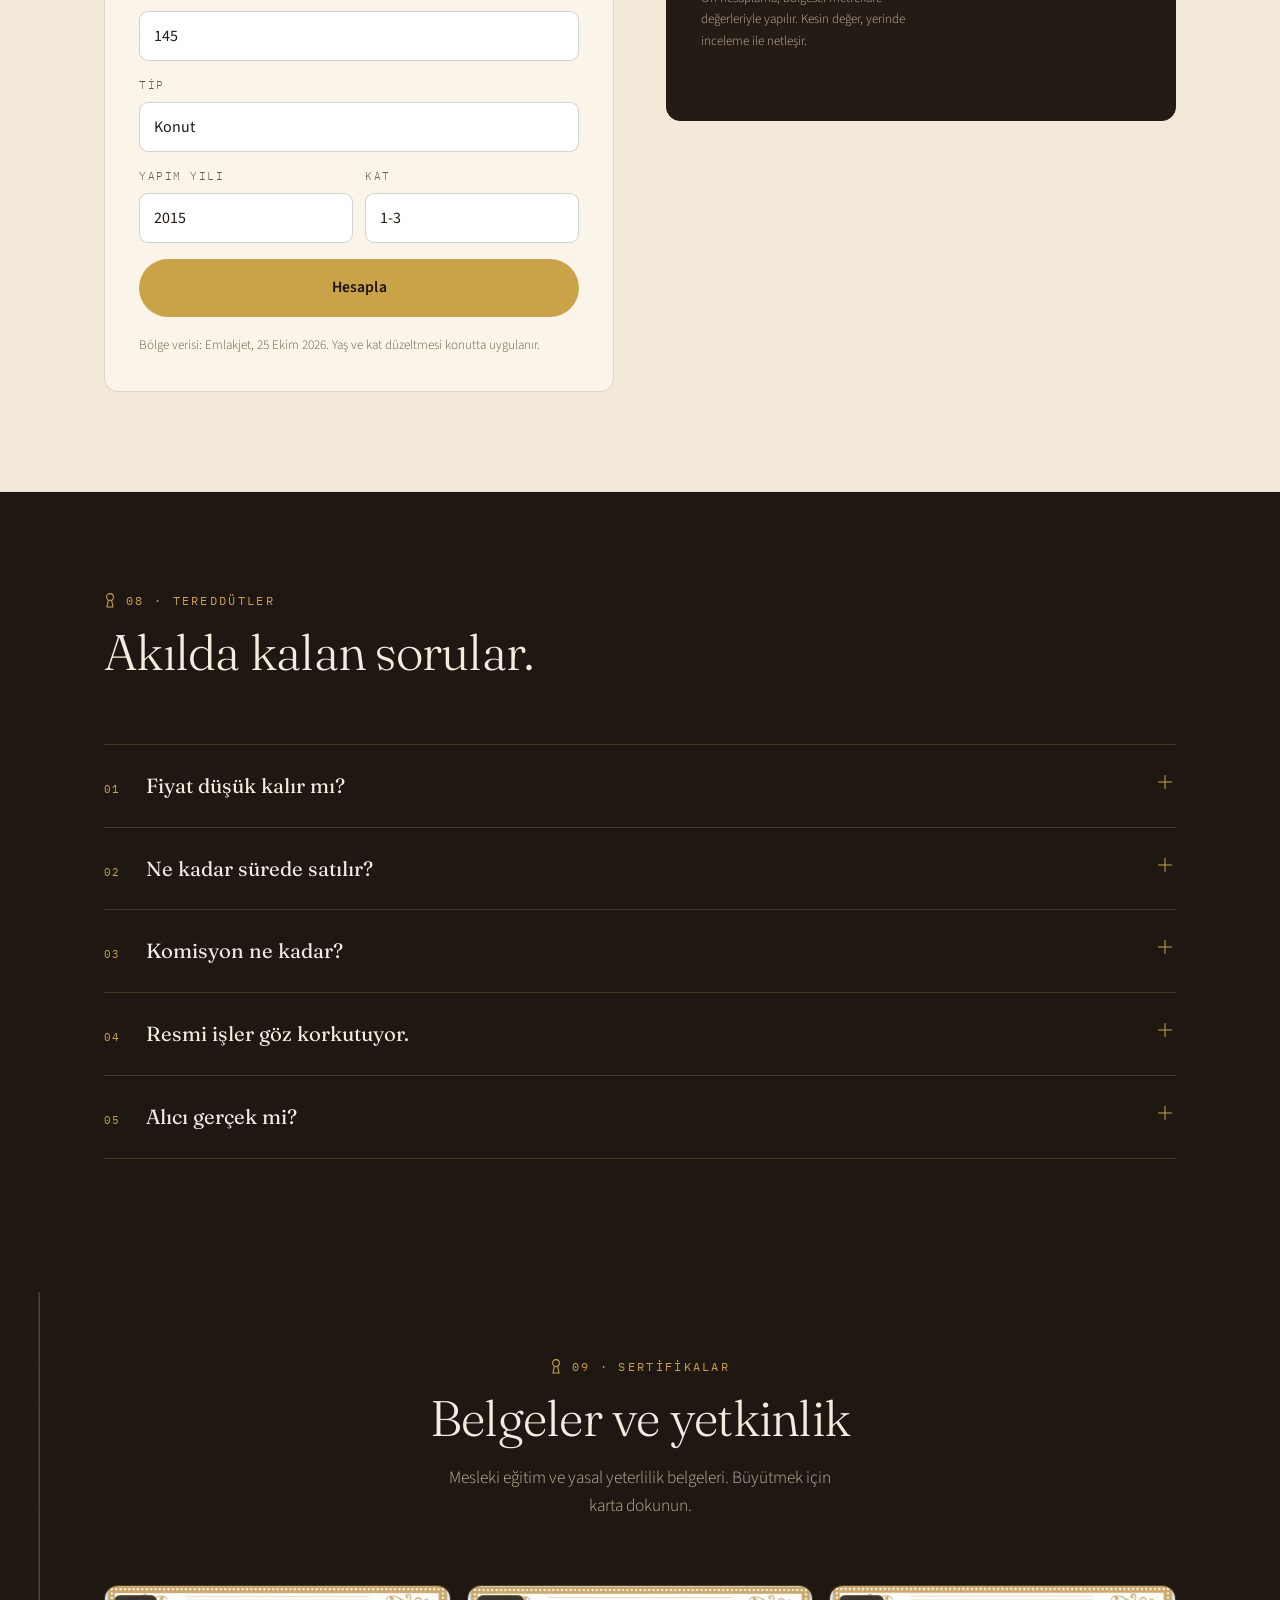
==== commit c0ee25ed: "Site ve ilanlar güncellendi (2026-10-25 01:45)" ====
--- a/index.html
+++ b/index.html
@@ -20,7 +20,7 @@
 <link rel="preconnect" href="https://fonts.googleapis.com">
 <link rel="preconnect" href="https://fonts.gstatic.com" crossorigin>
 <link href="https://fonts.googleapis.com/css2?family=Fraunces:opsz,wght@9..144,300..600&family=IBM+Plex+Mono:wght@400;500&family=Source+Sans+3:wght@300;400;600&display=swap" rel="stylesheet">
-<link rel="stylesheet" href="assets/site.css?v=5">
+<link rel="stylesheet" href="assets/site.css?v=6">
 <script type="application/ld+json">
 {
   "@context":"https://schema.org",
@@ -518,6 +518,6 @@
 </footer>
 
 <script src="assets/listings.js"></script>
-<script src="assets/site.js?v=6"></script>
+<script src="assets/site.js?v=10"></script>
 </body>
 </html>
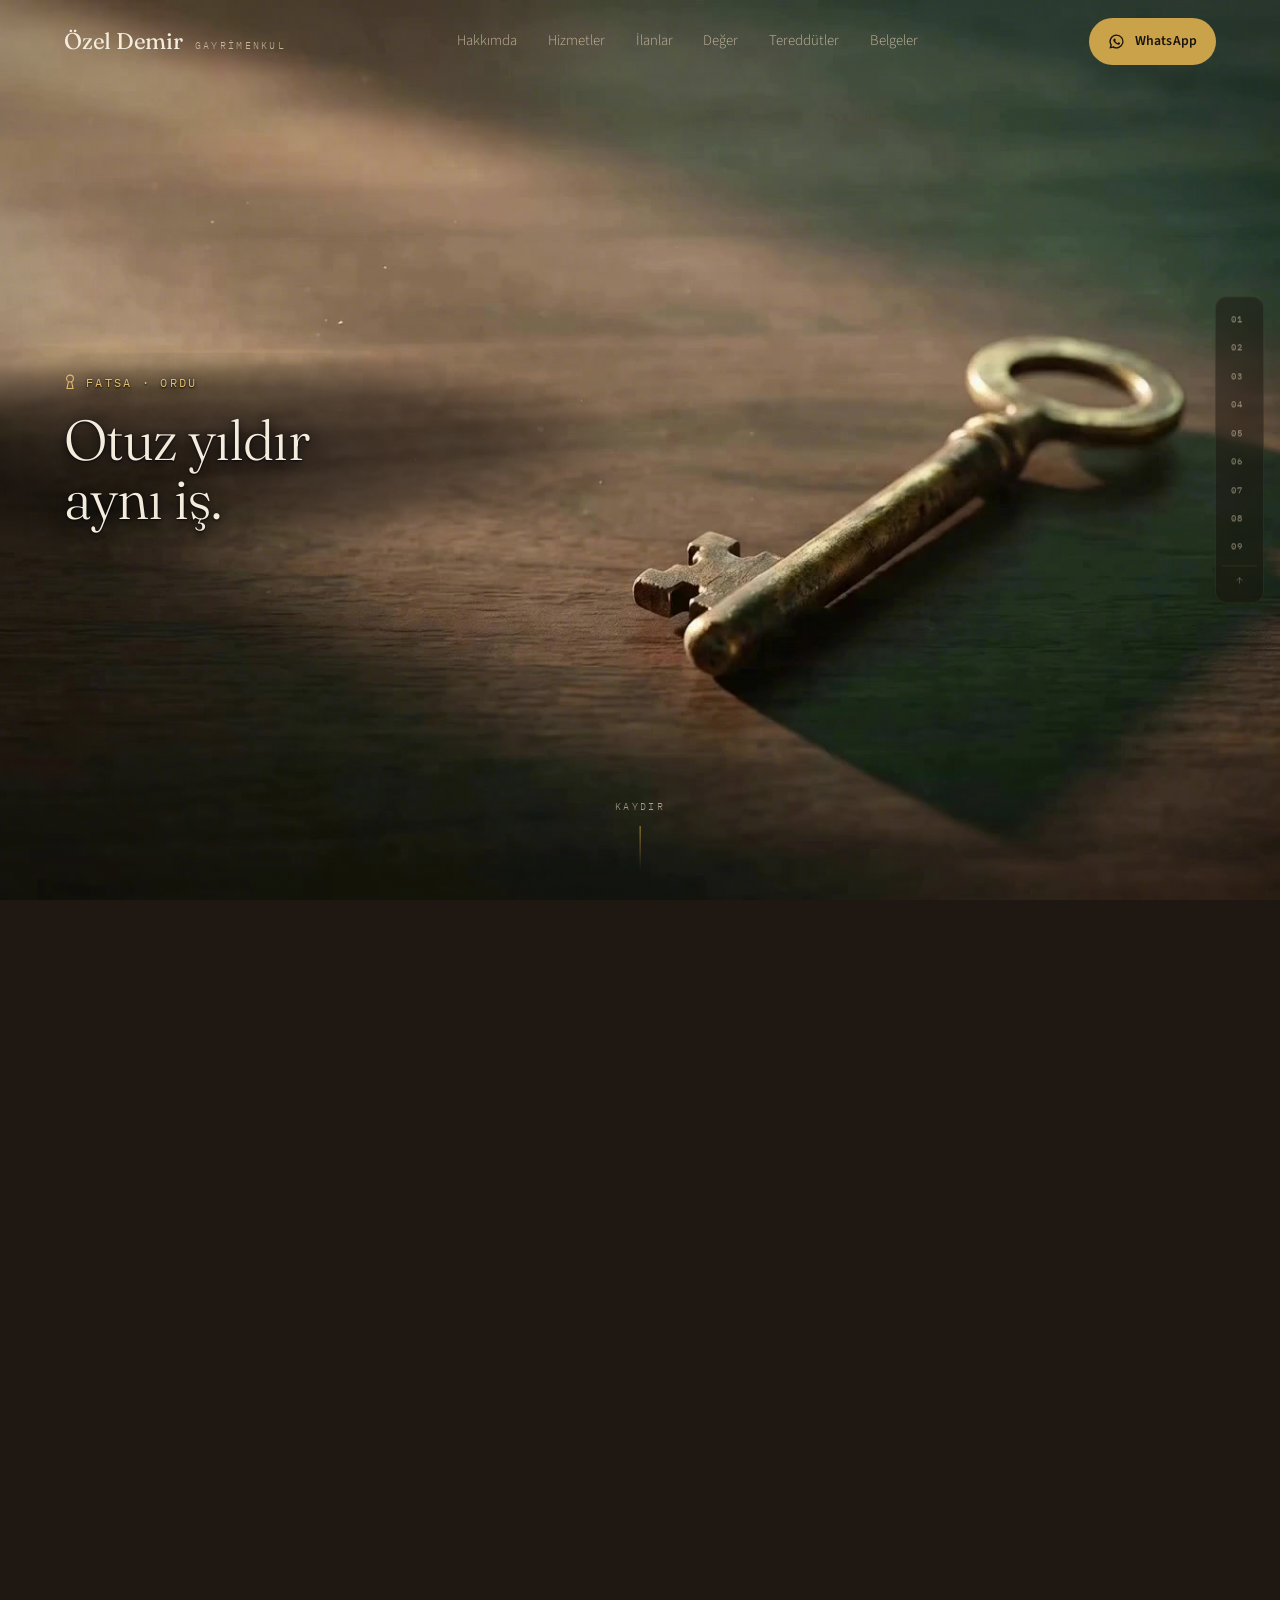
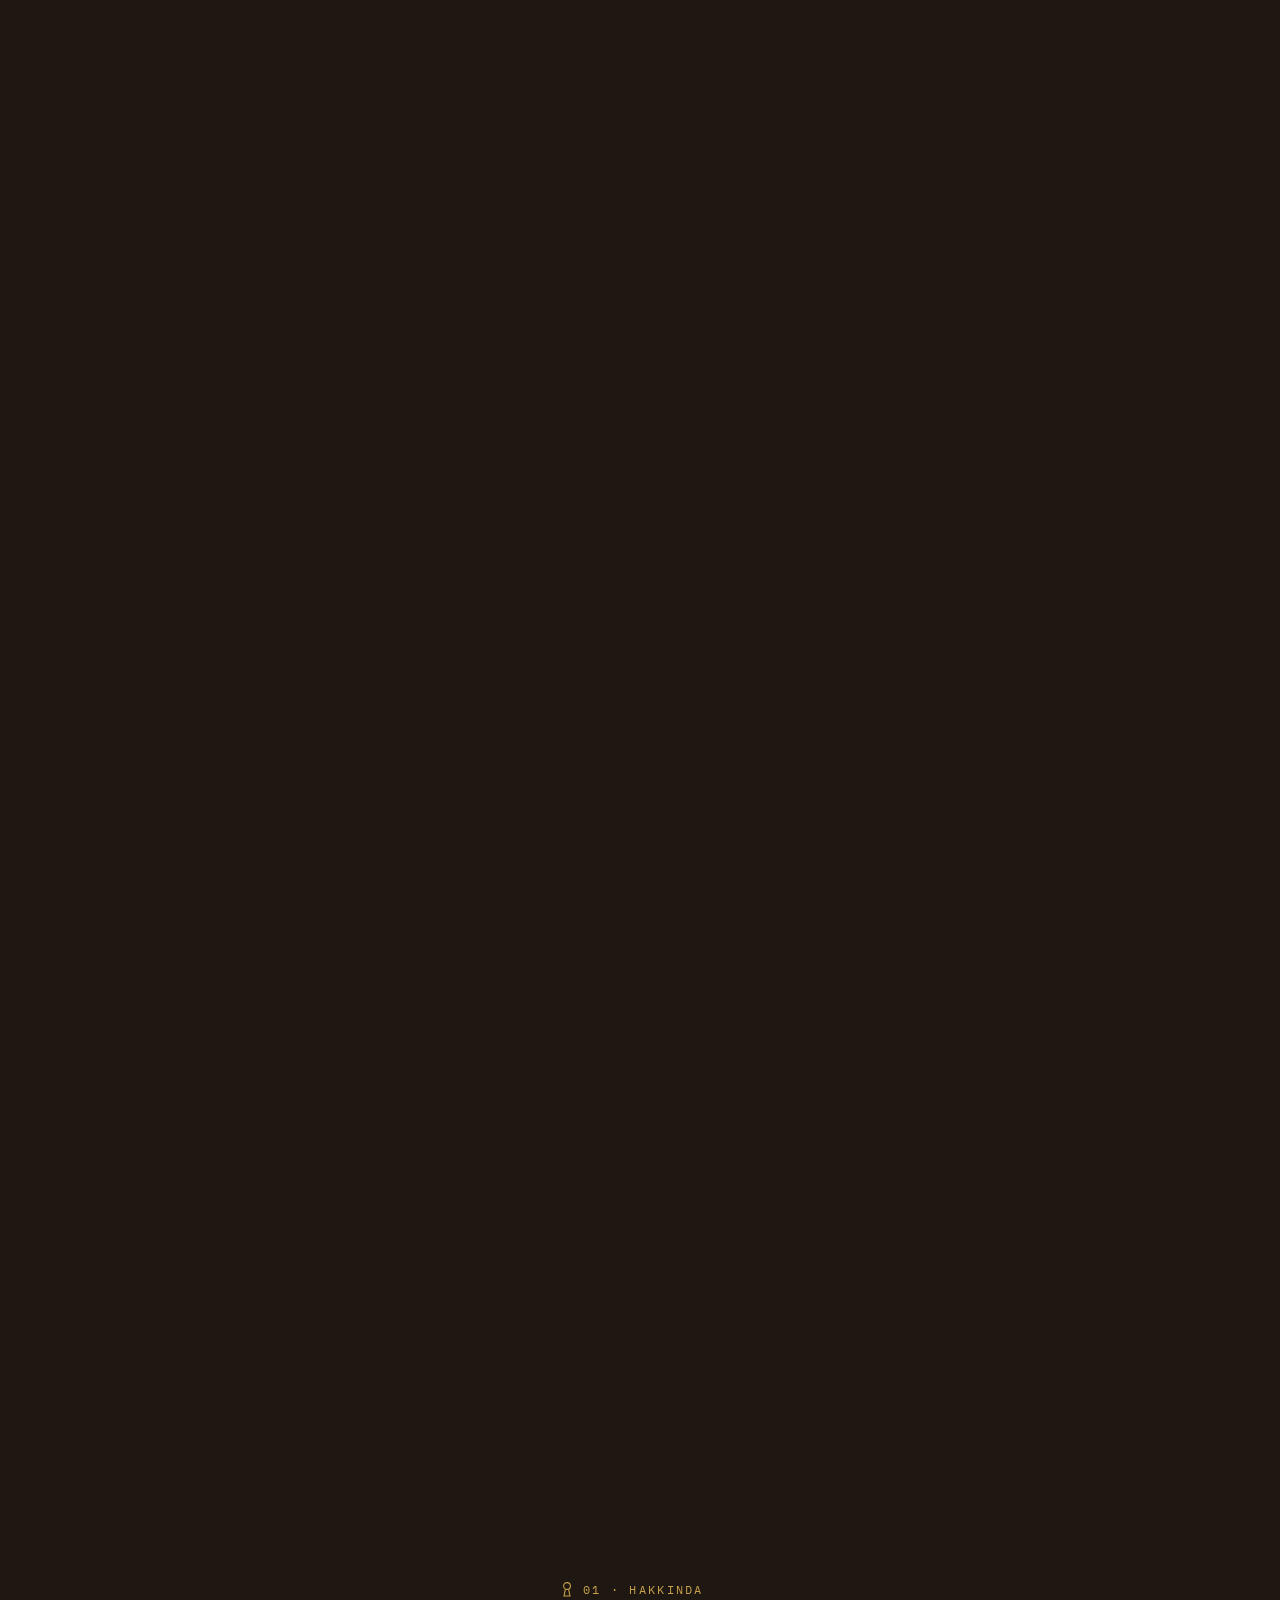
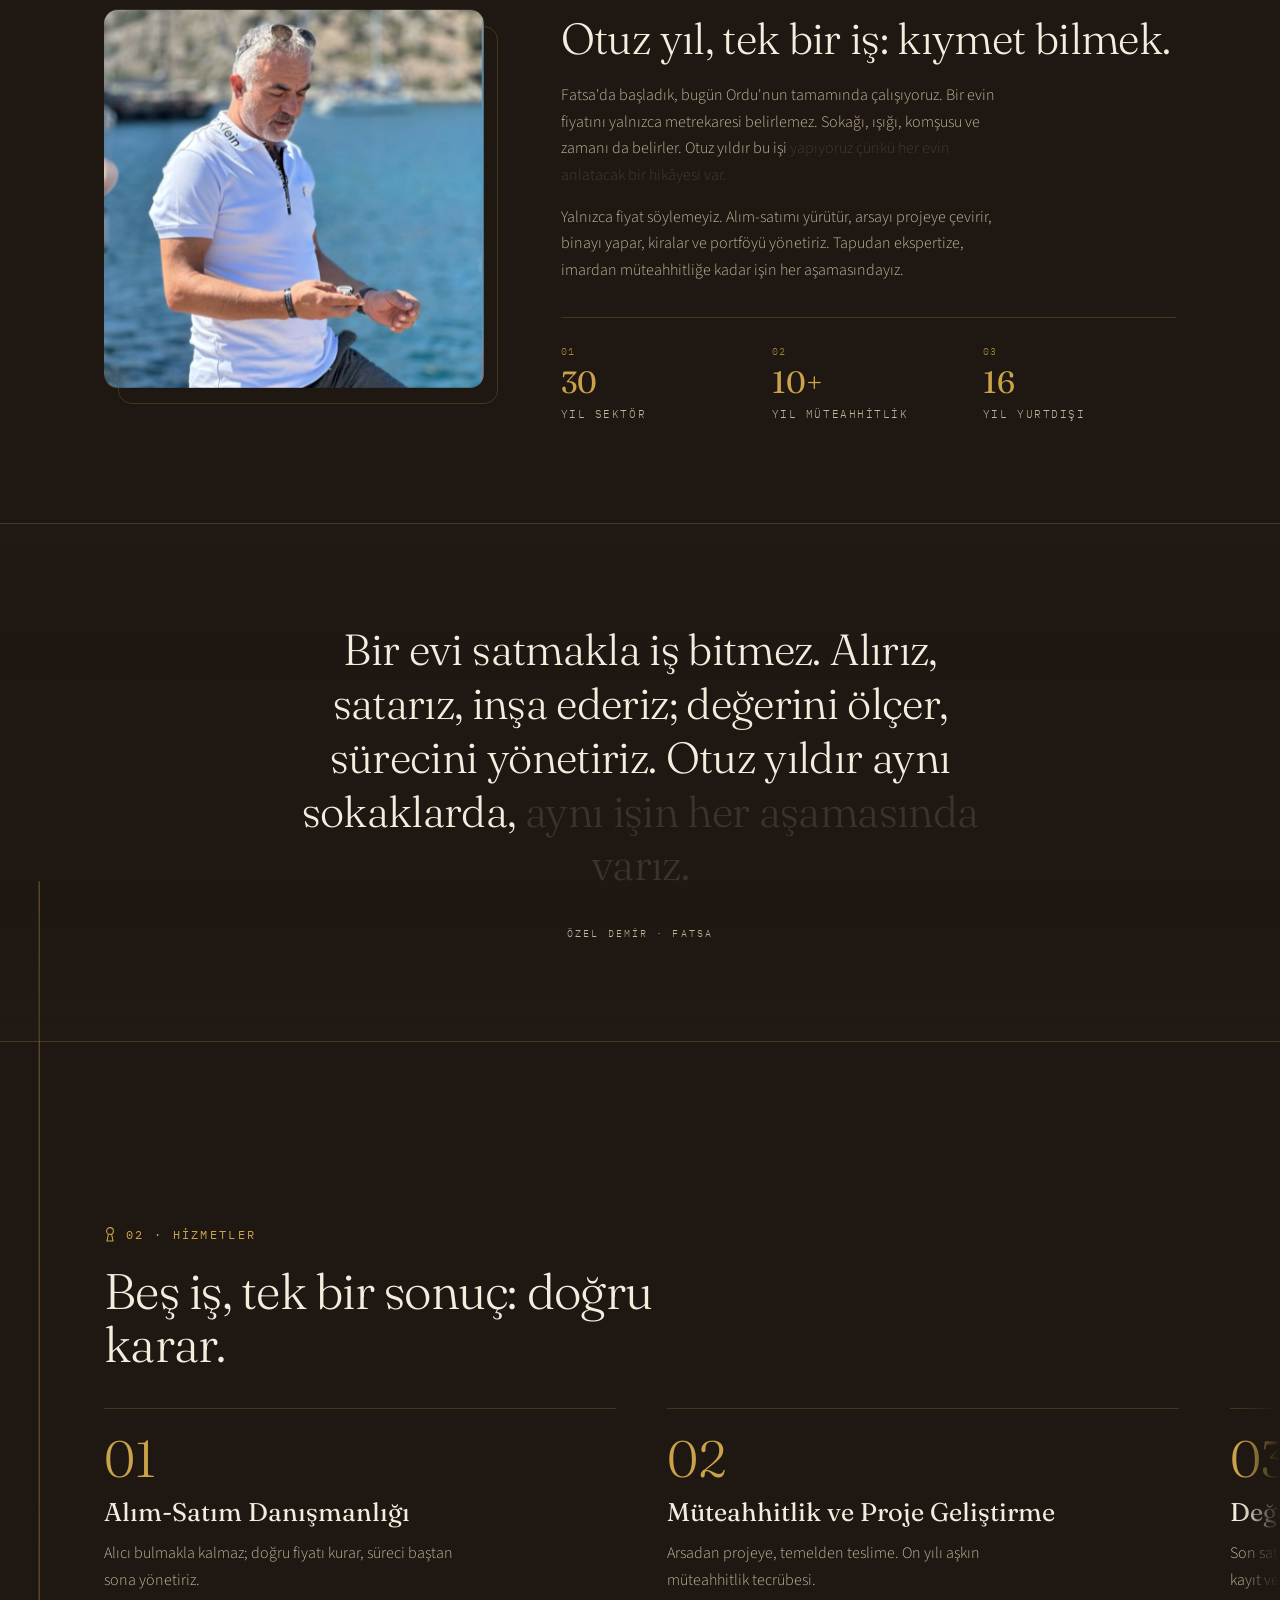
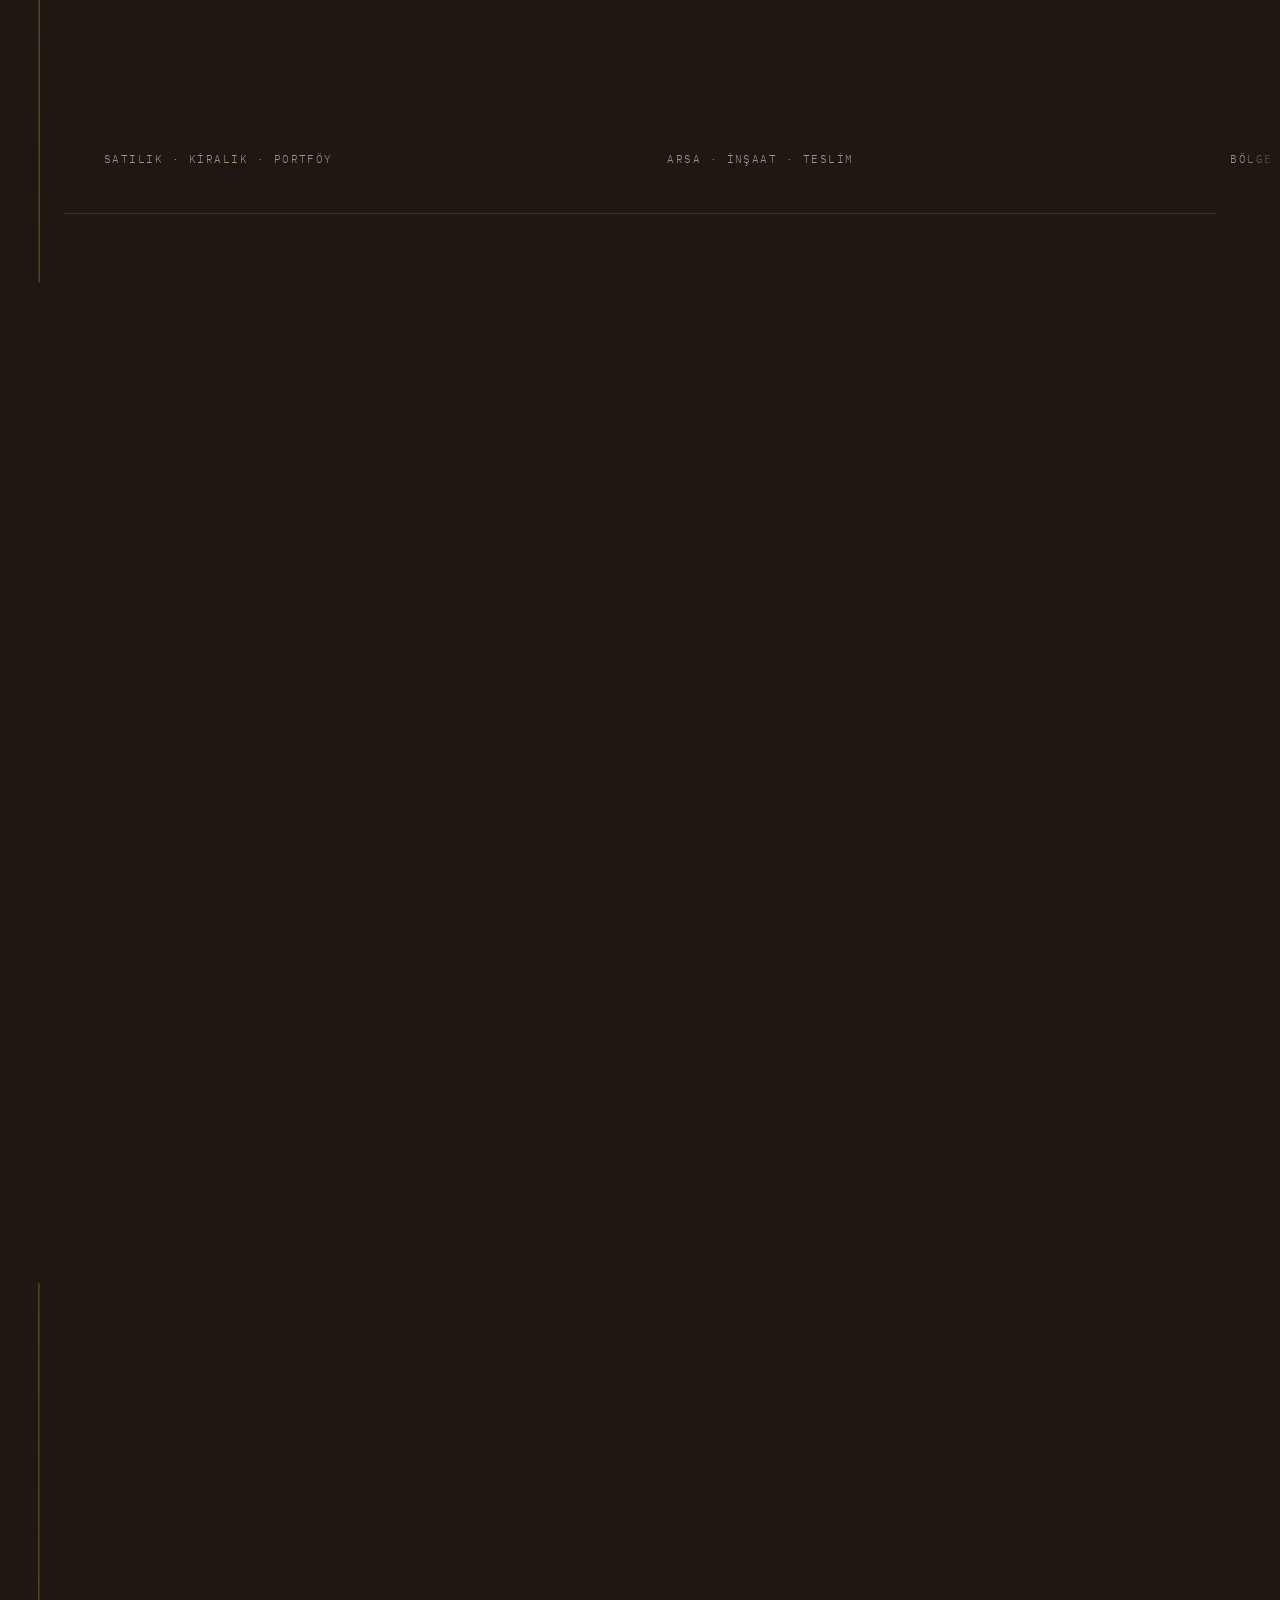
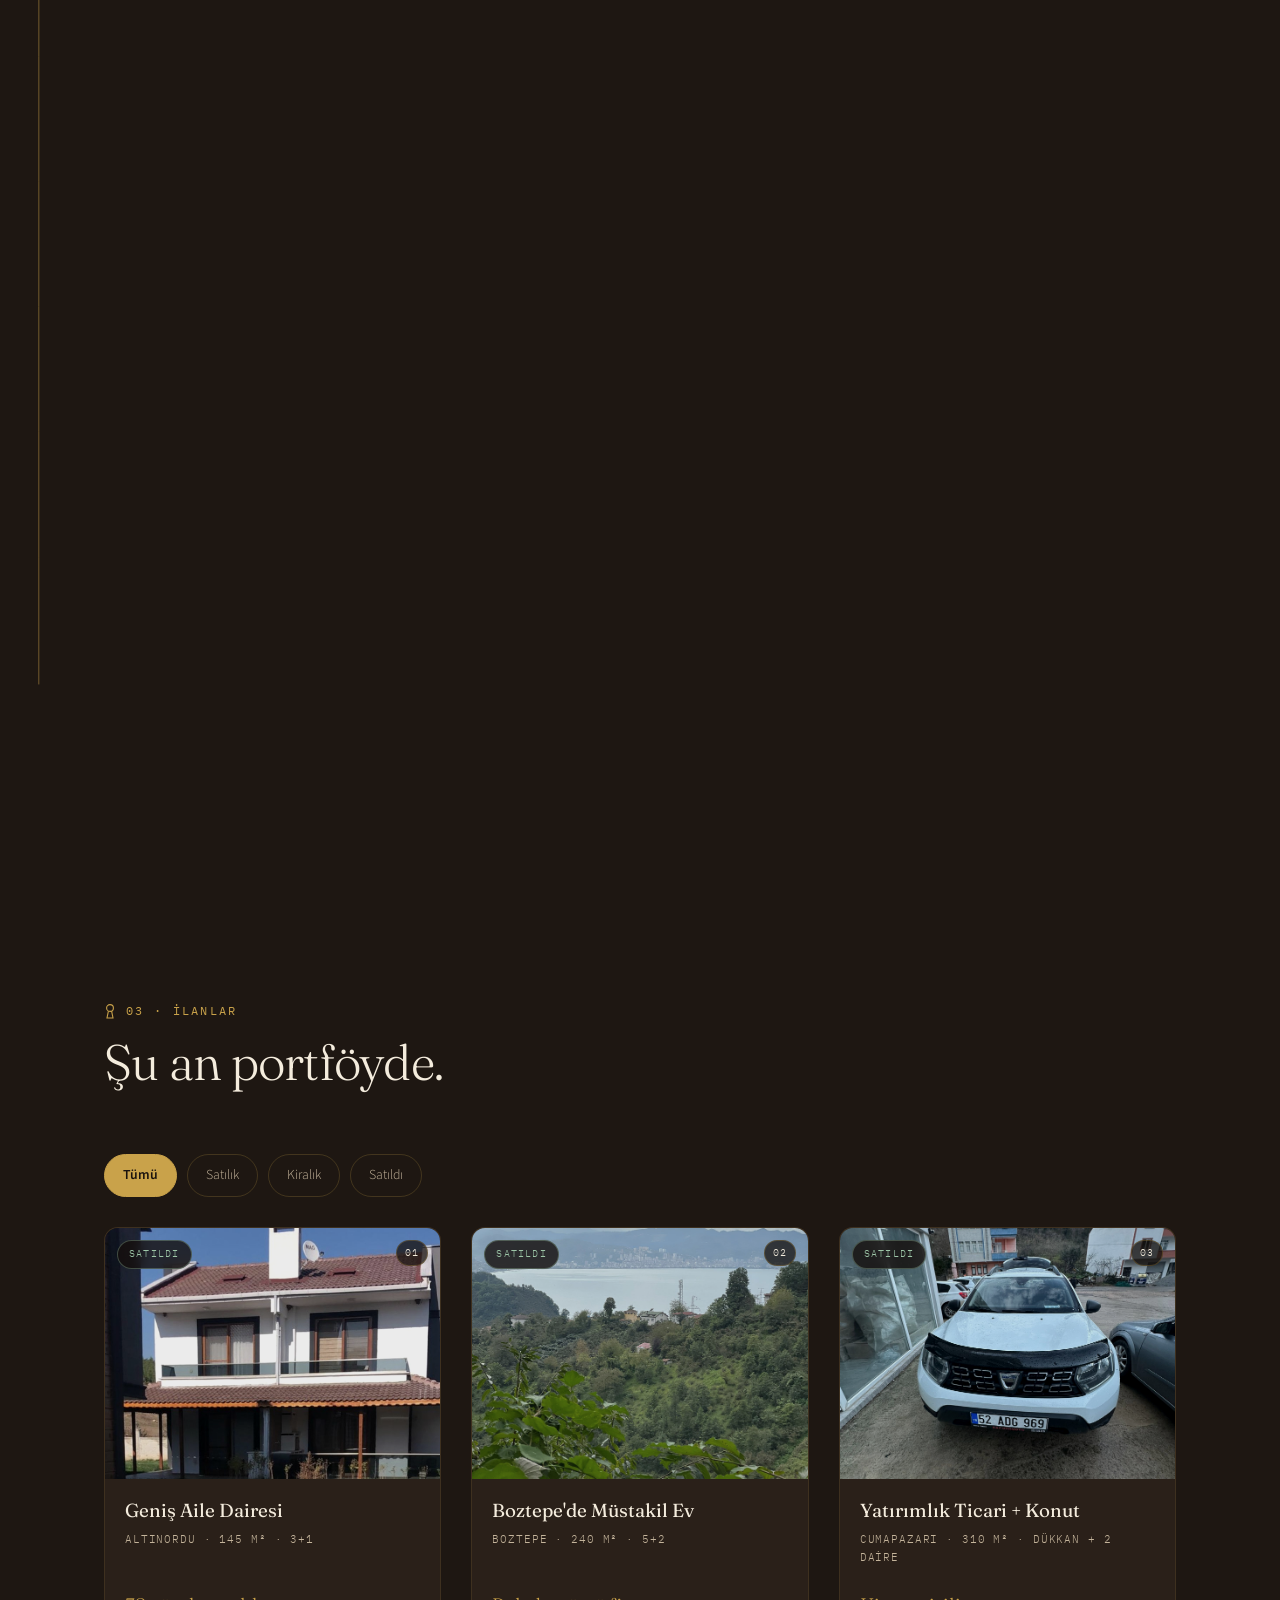
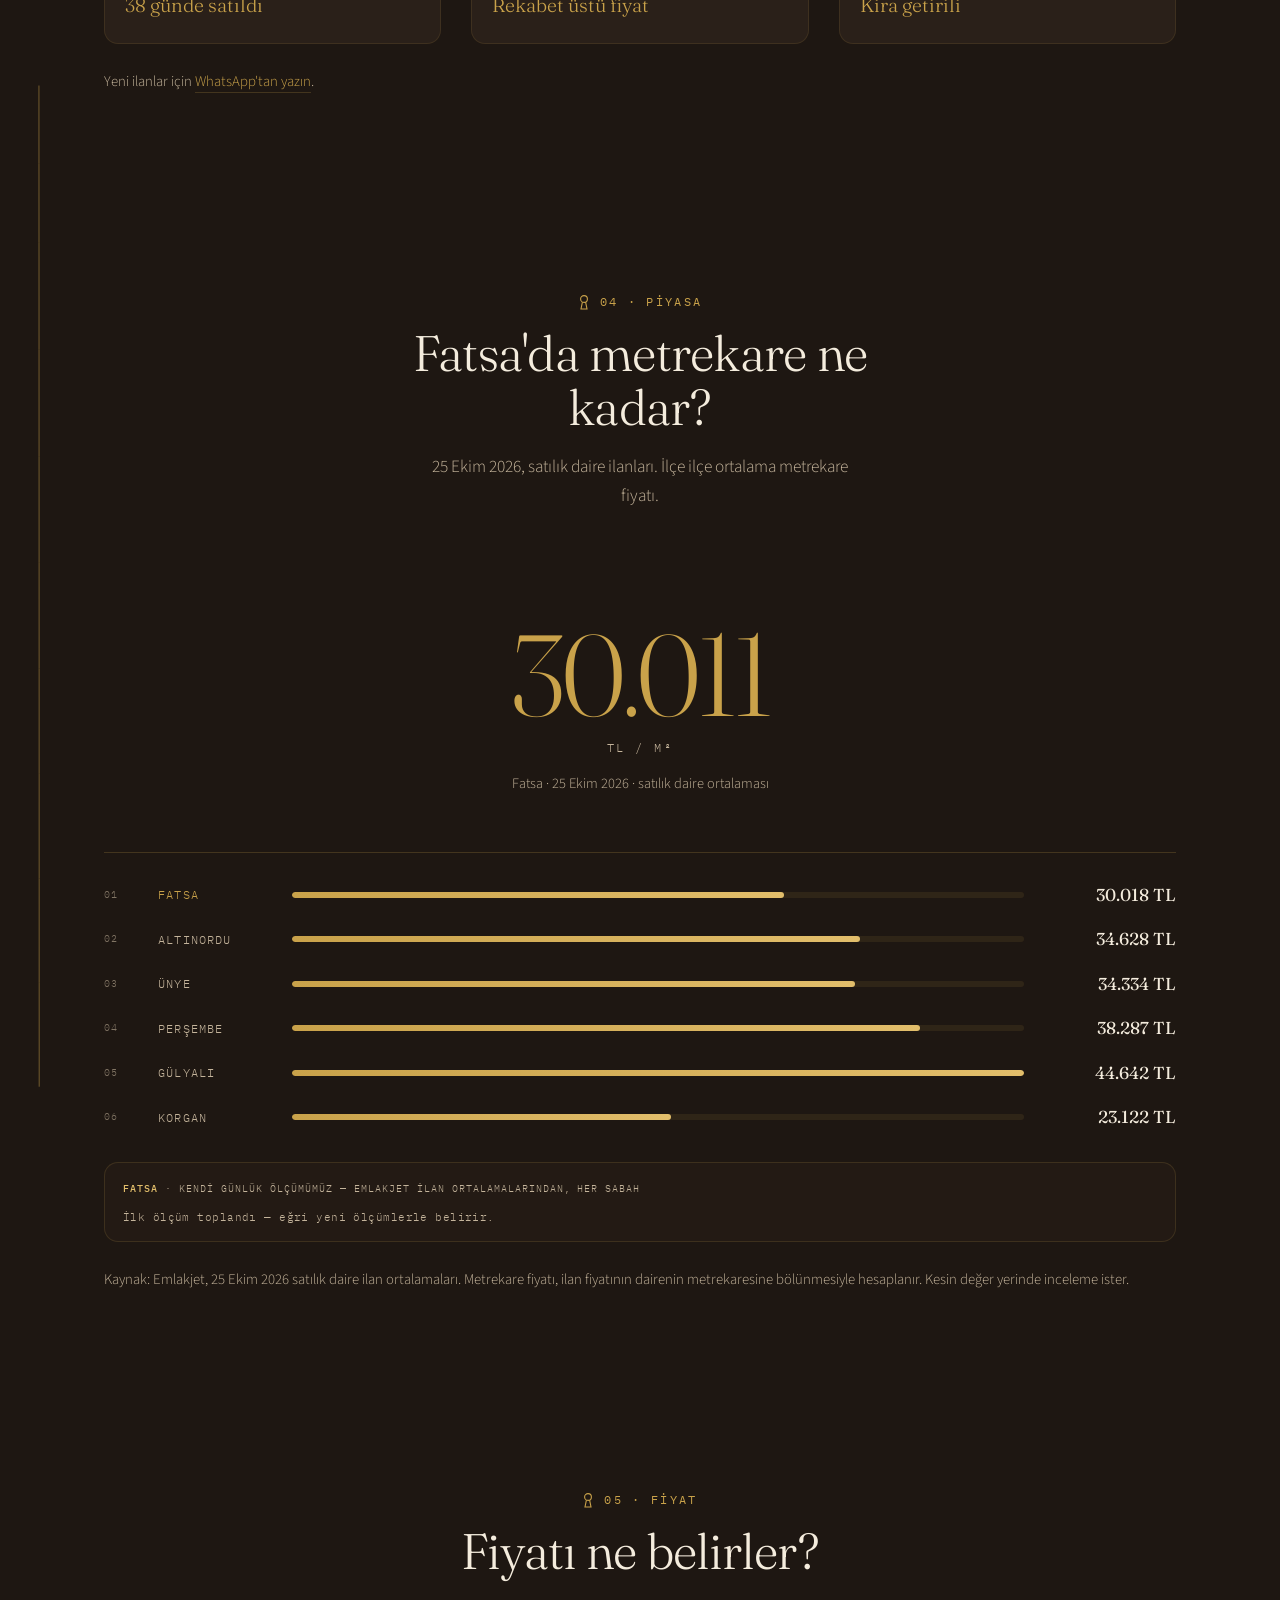
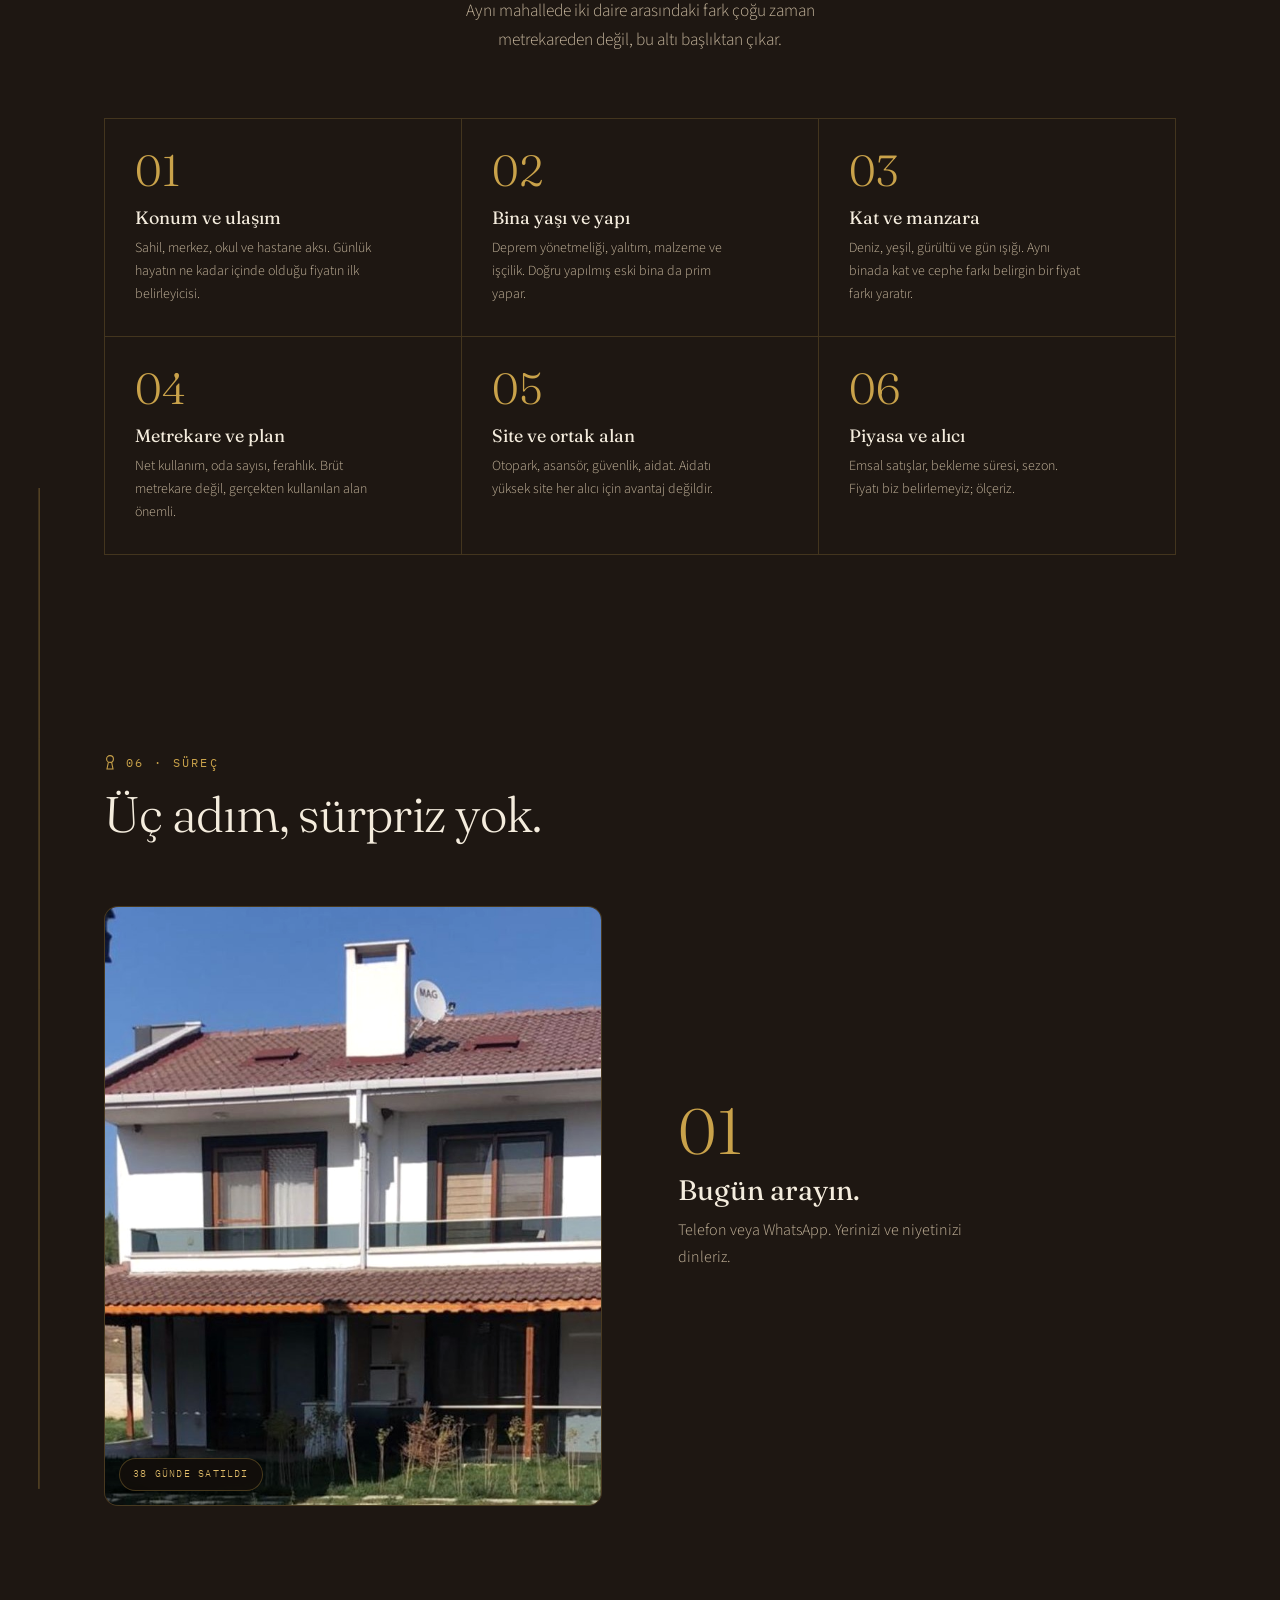
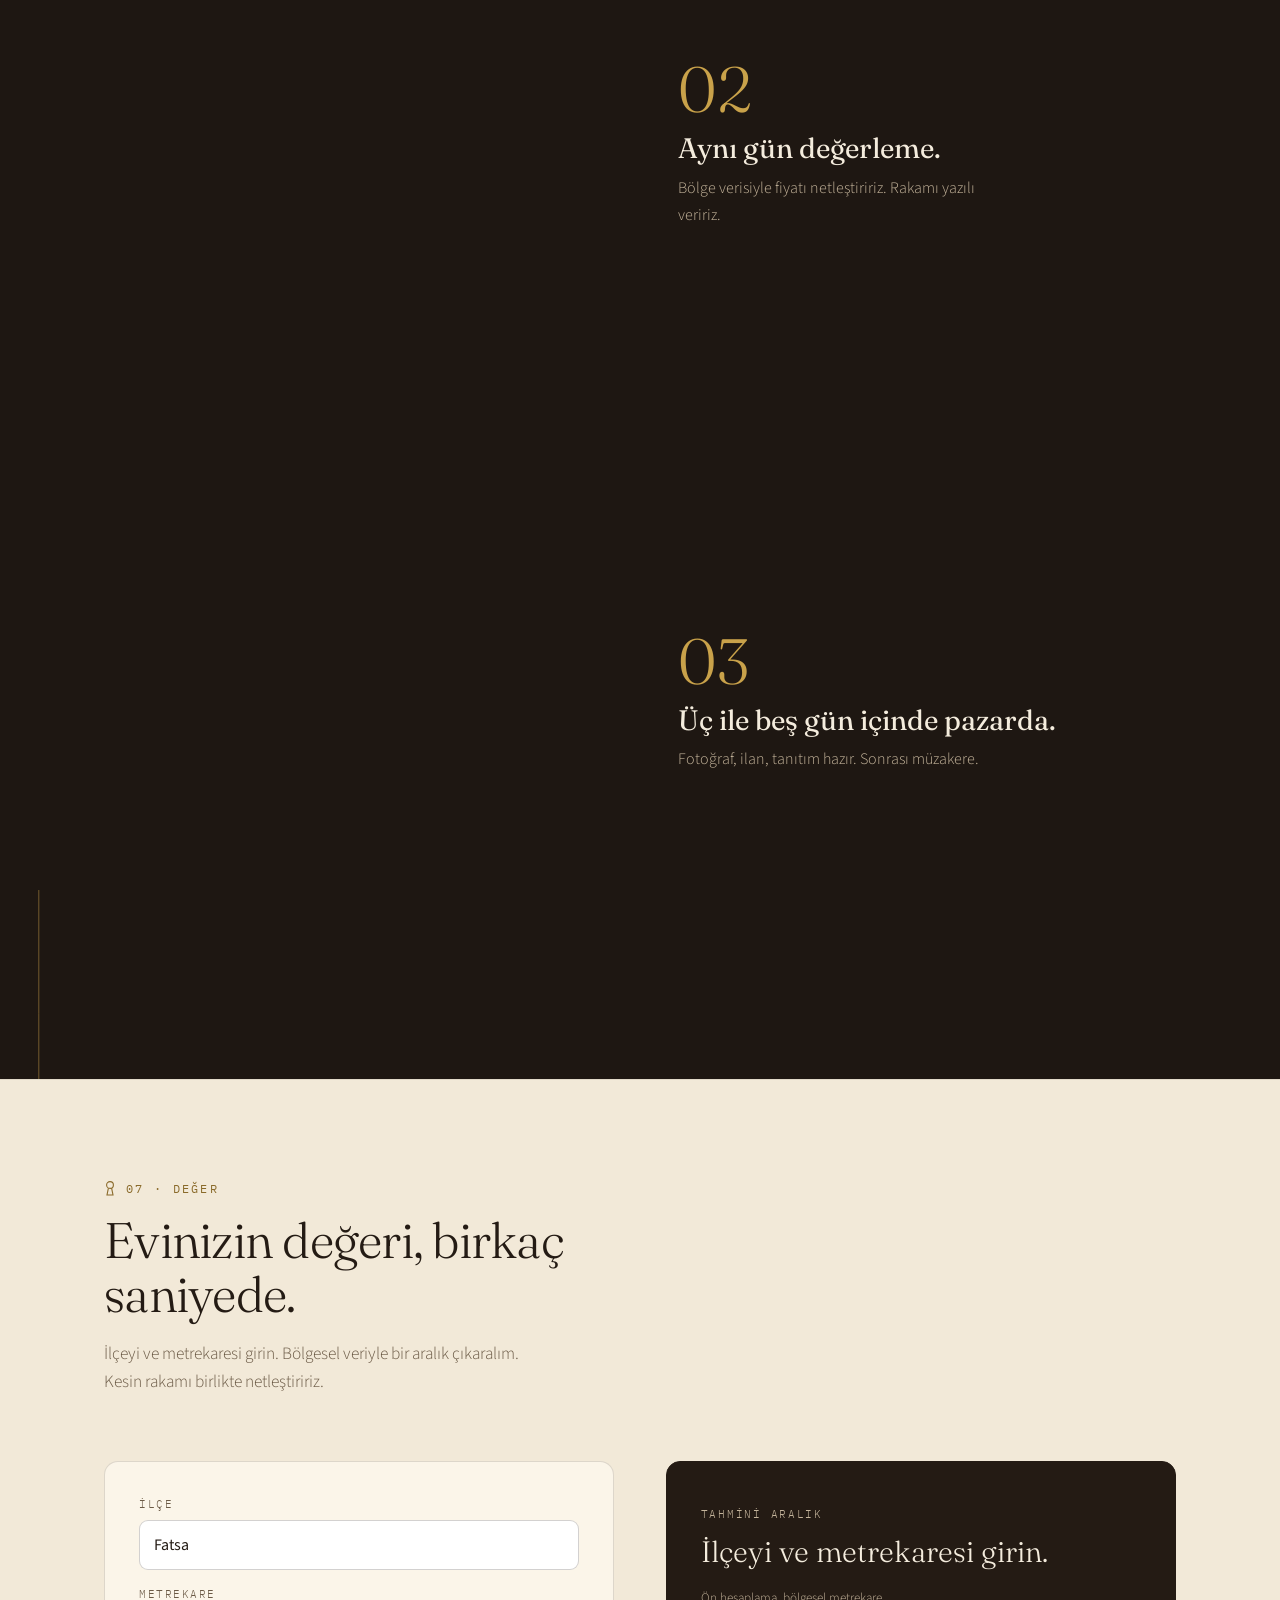
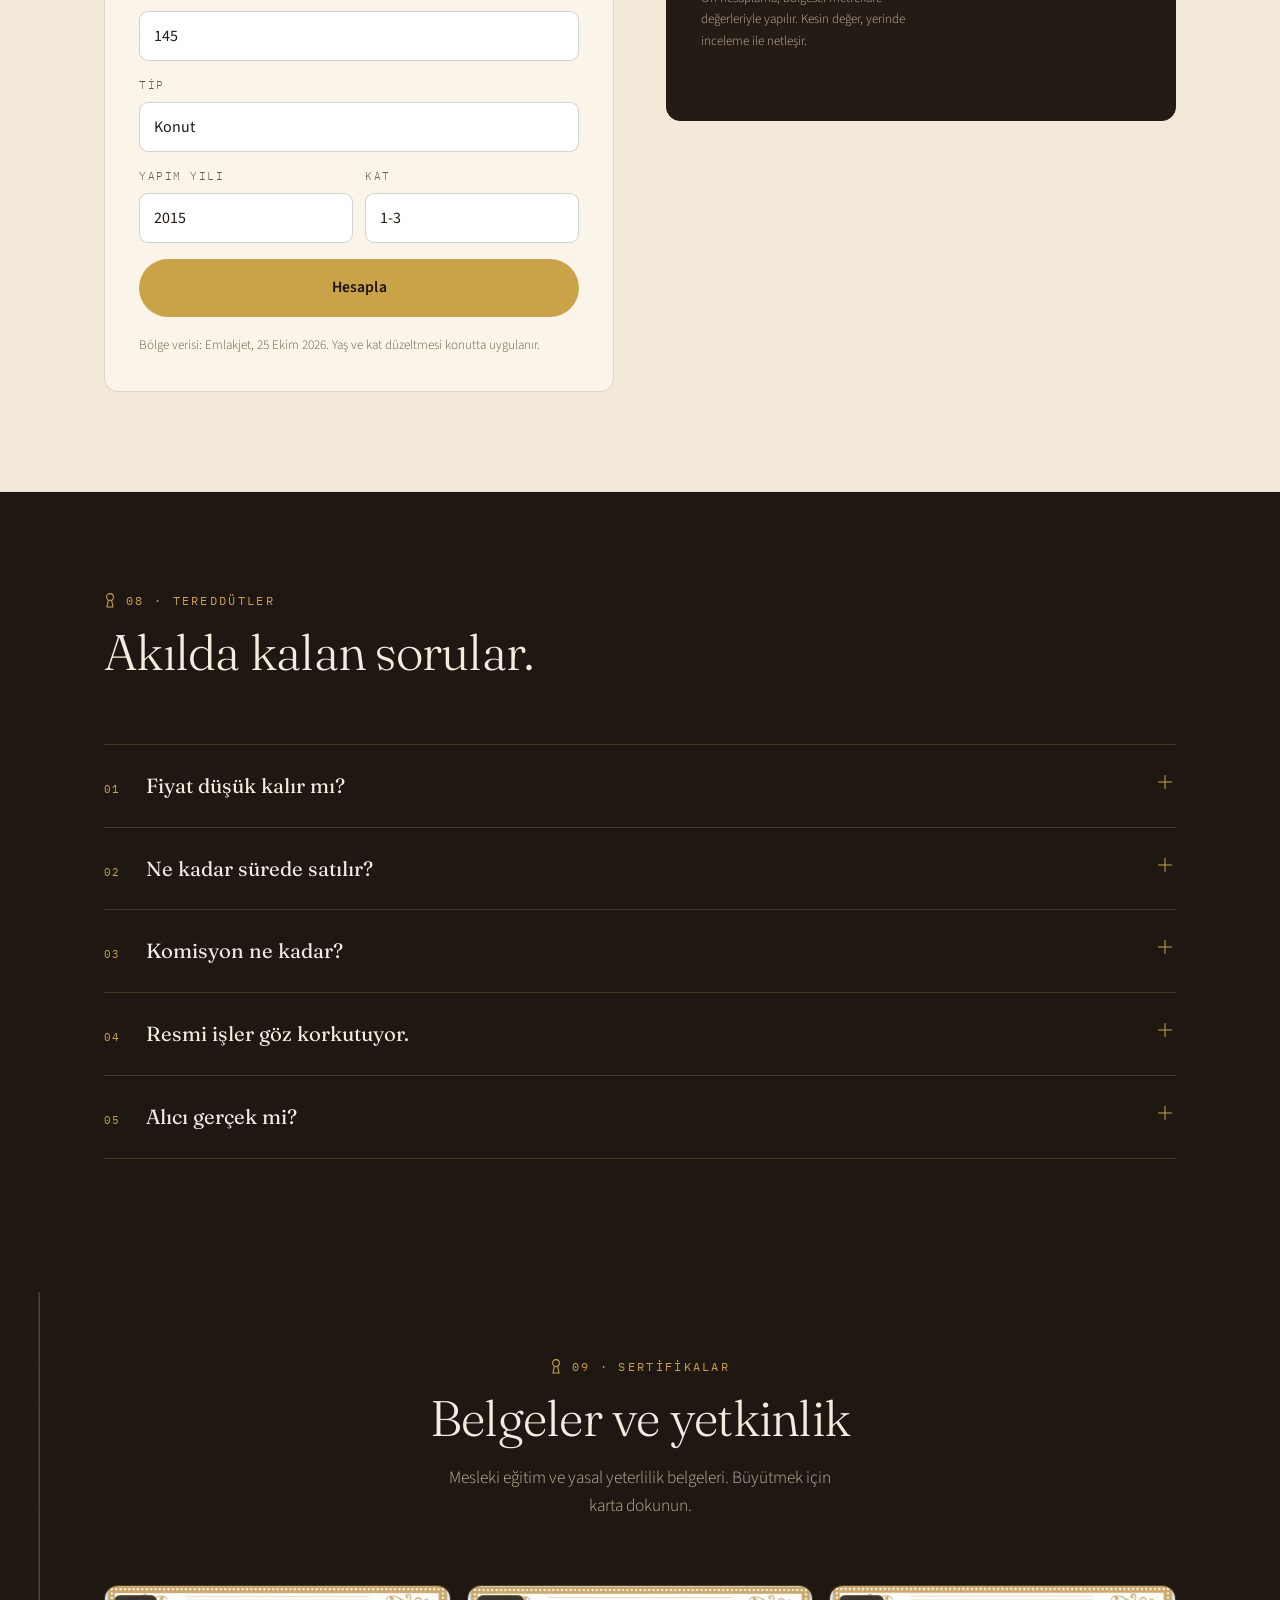
==== commit 092fa469: "Site ve ilanlar güncellendi (2026-10-25 01:47)" ====
--- a/index.html
+++ b/index.html
@@ -518,6 +518,6 @@
 </footer>
 
 <script src="assets/listings.js"></script>
-<script src="assets/site.js?v=10"></script>
+<script src="assets/site.js?v=11"></script>
 </body>
 </html>
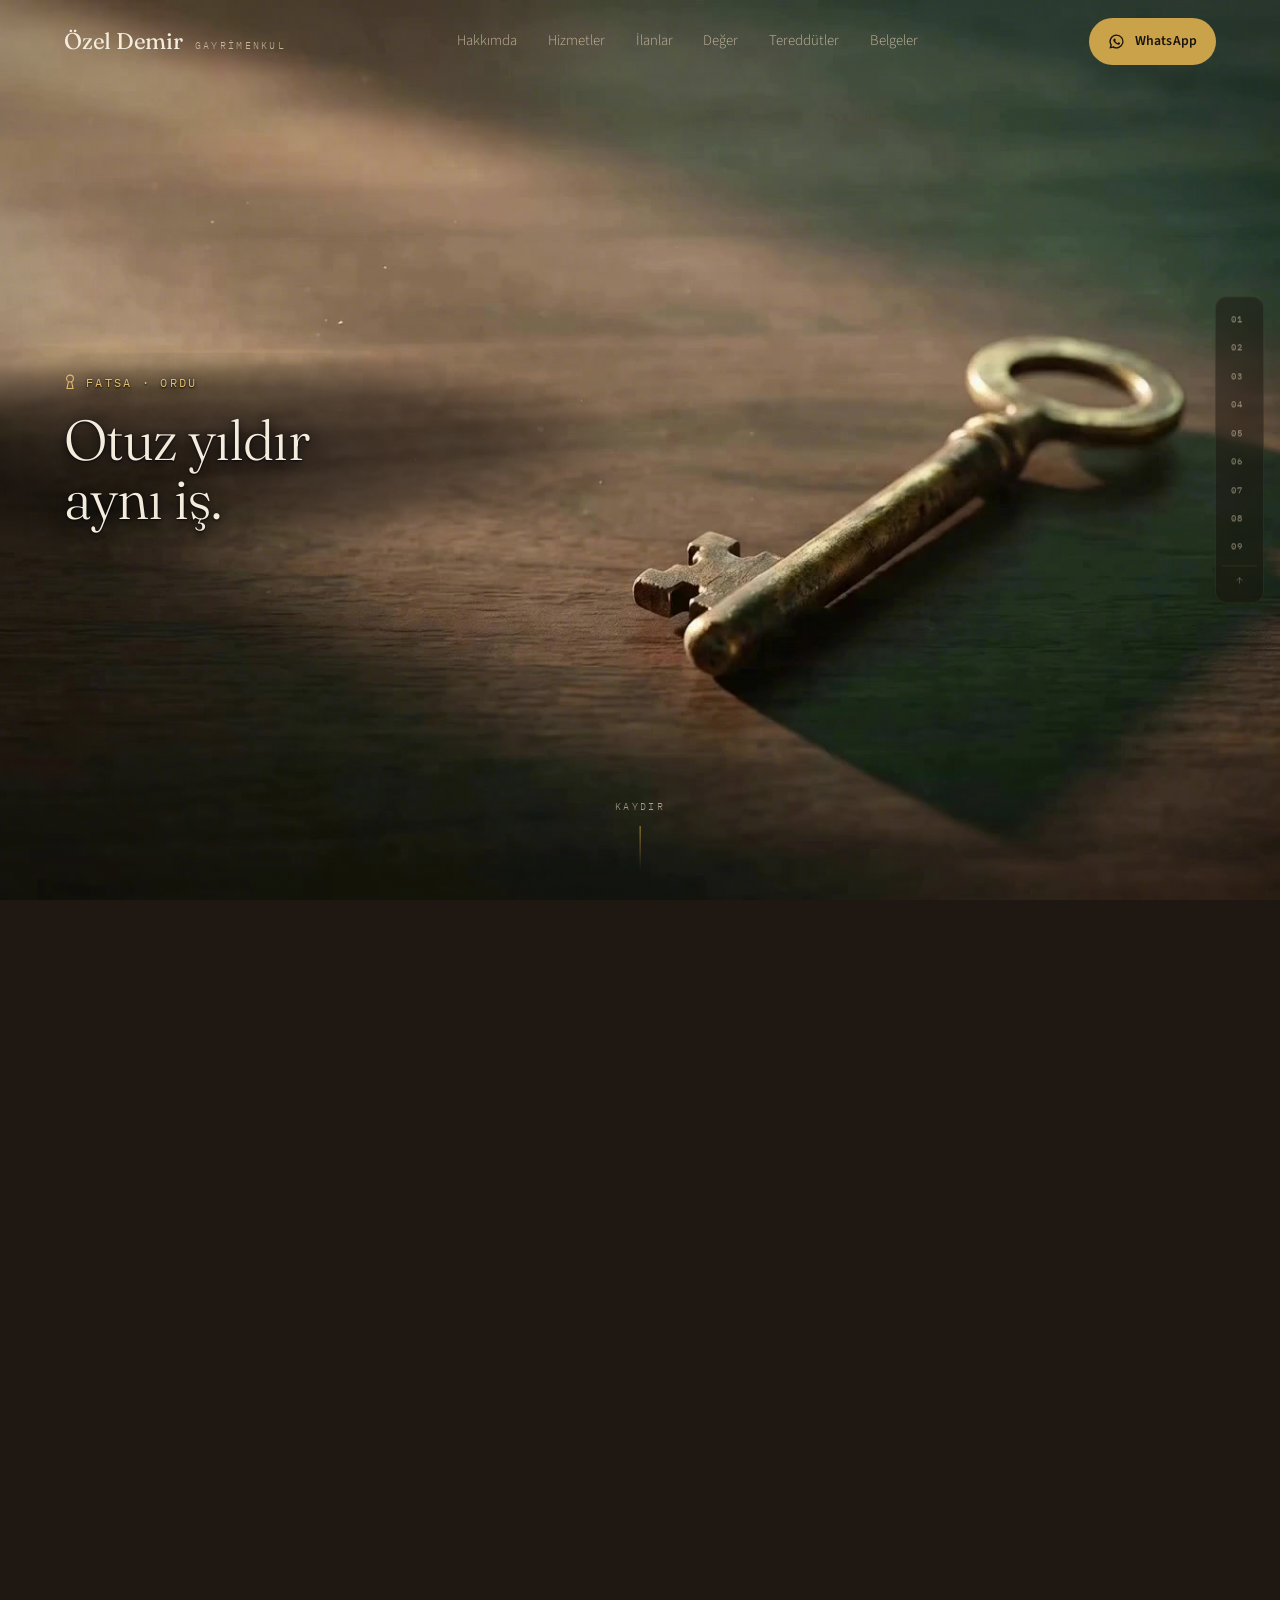
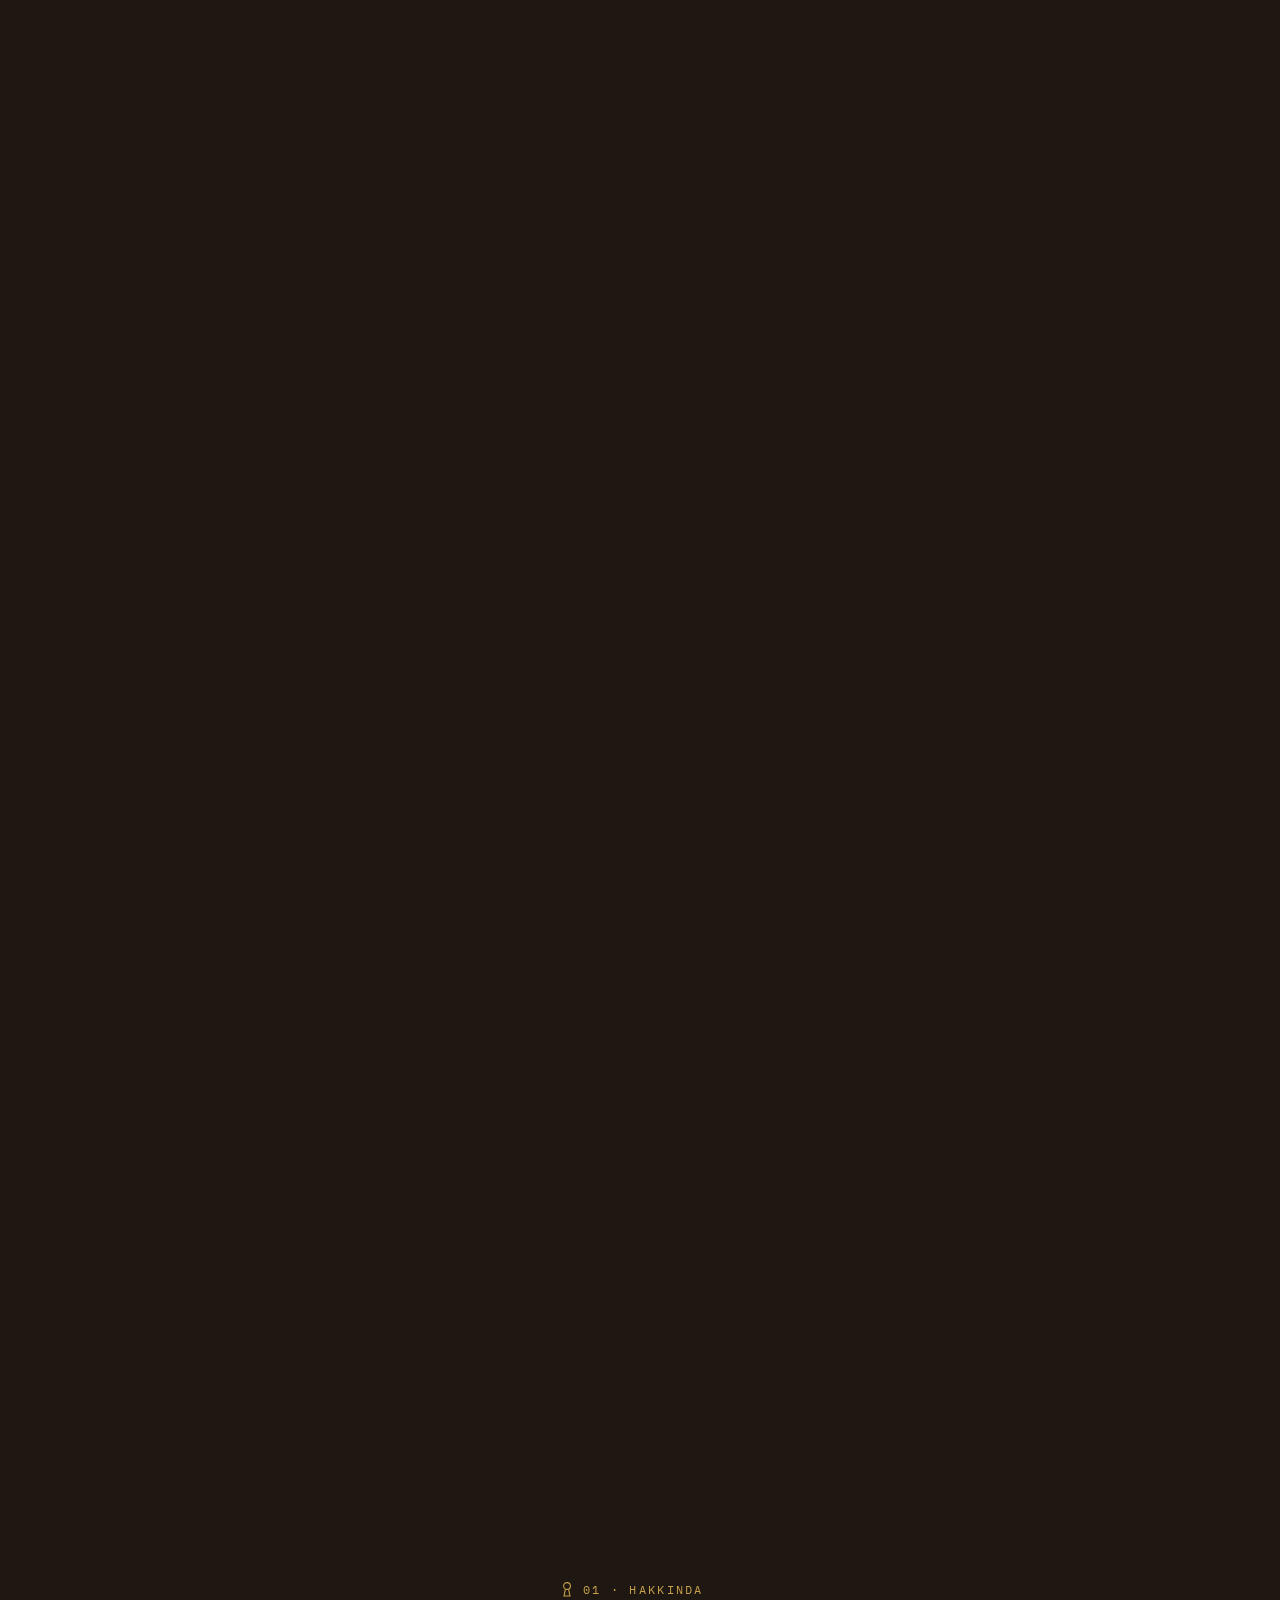
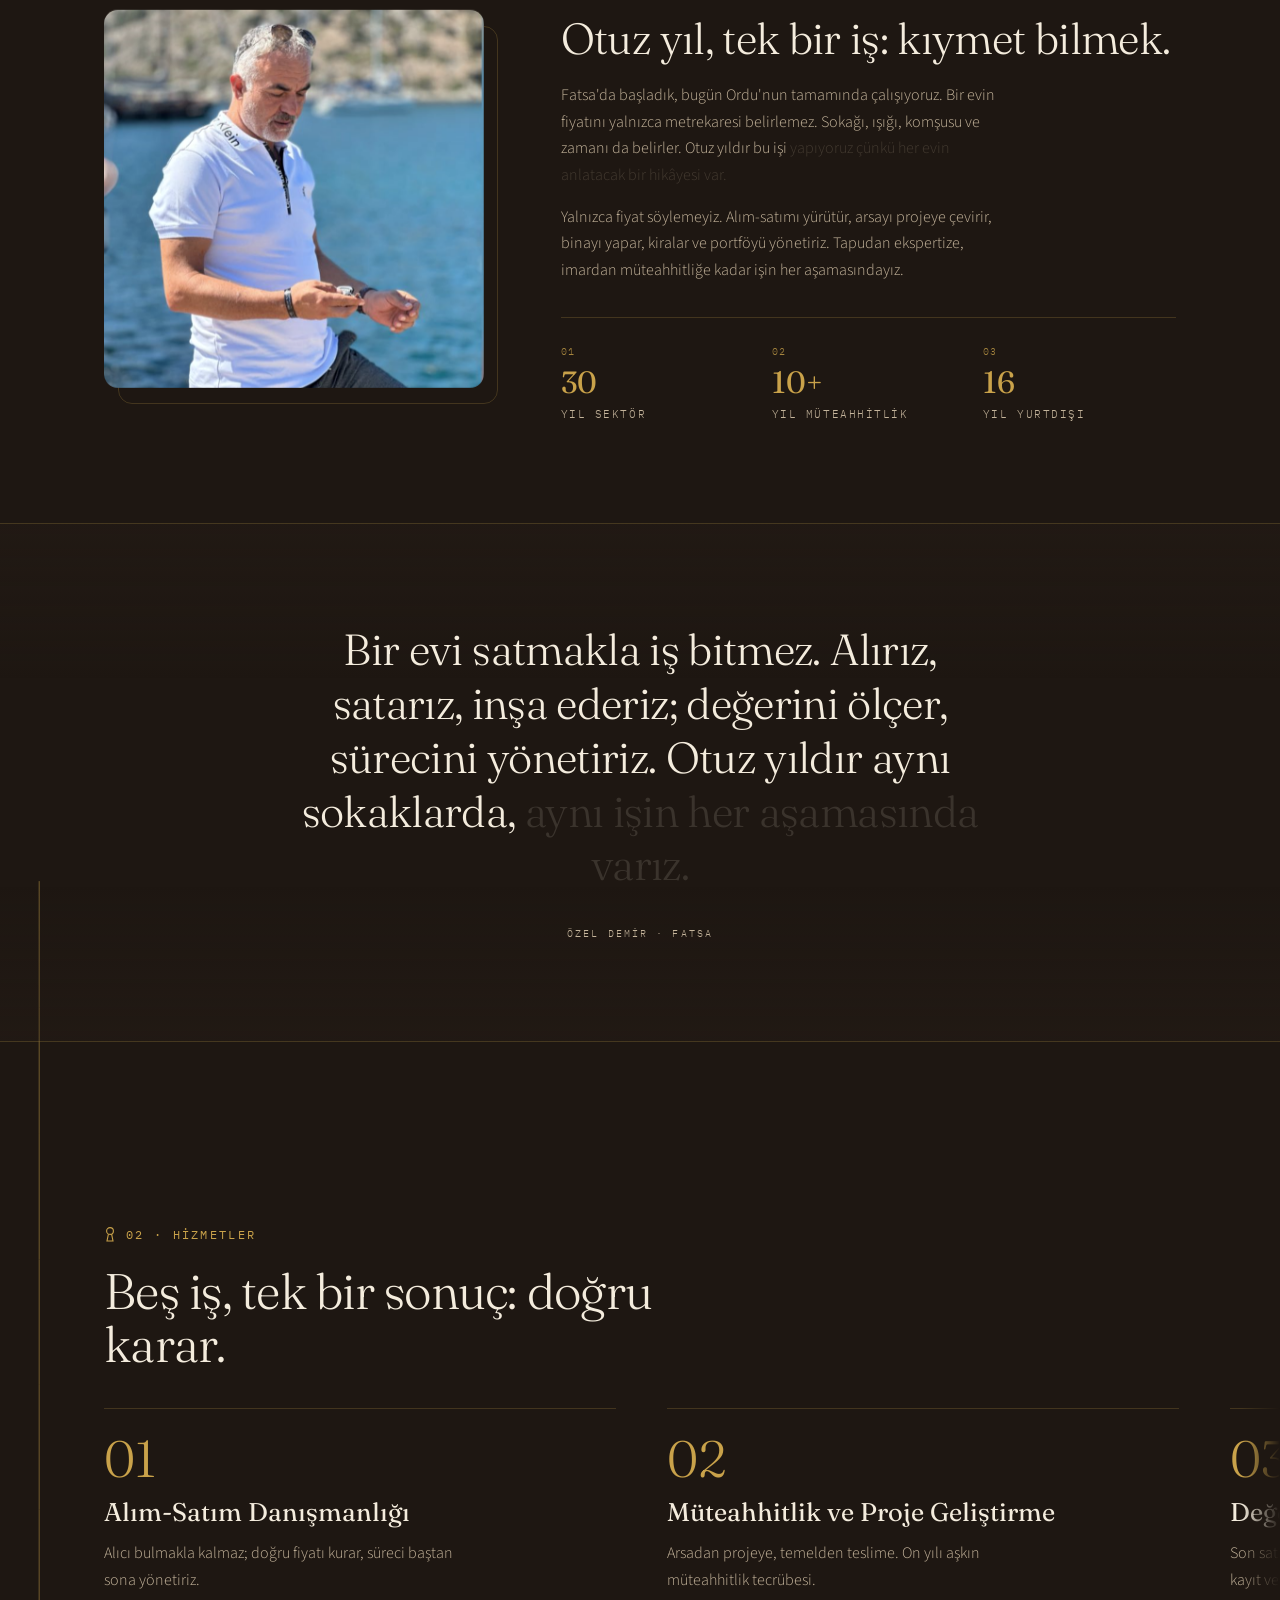
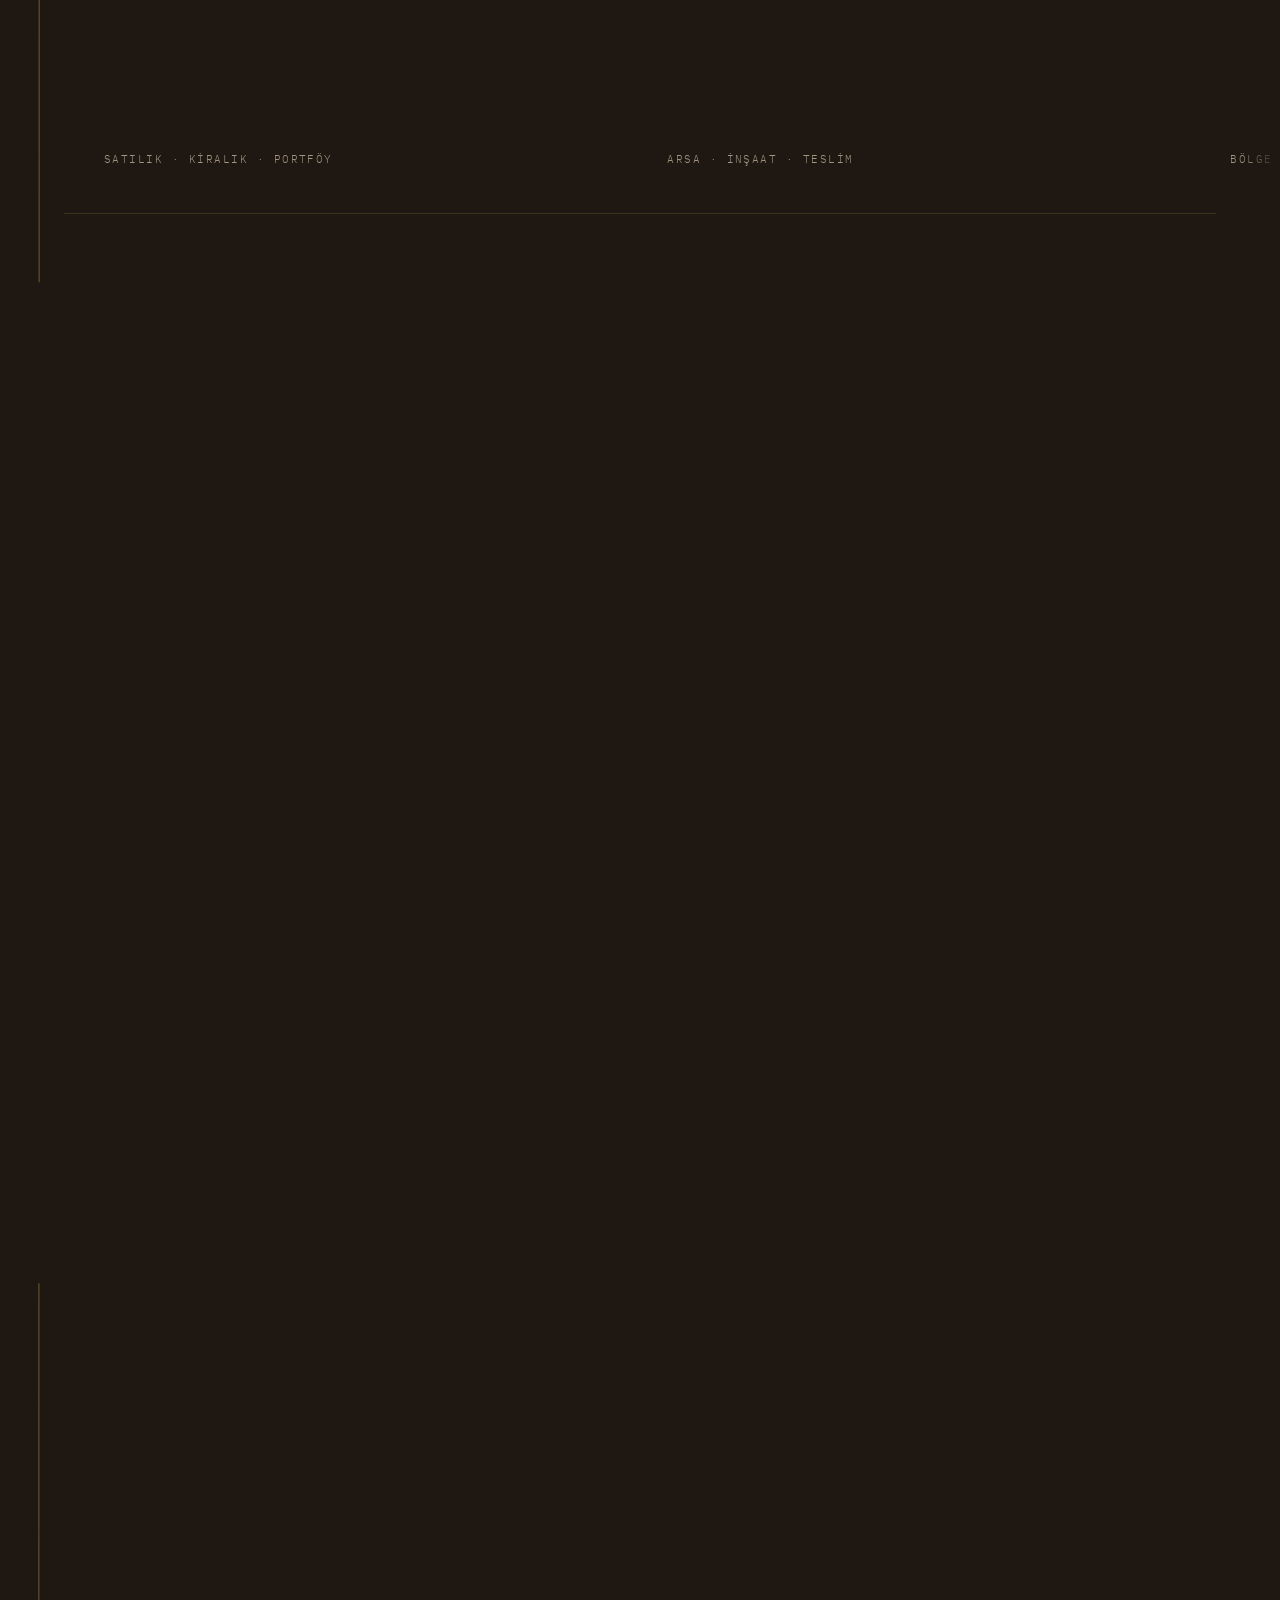
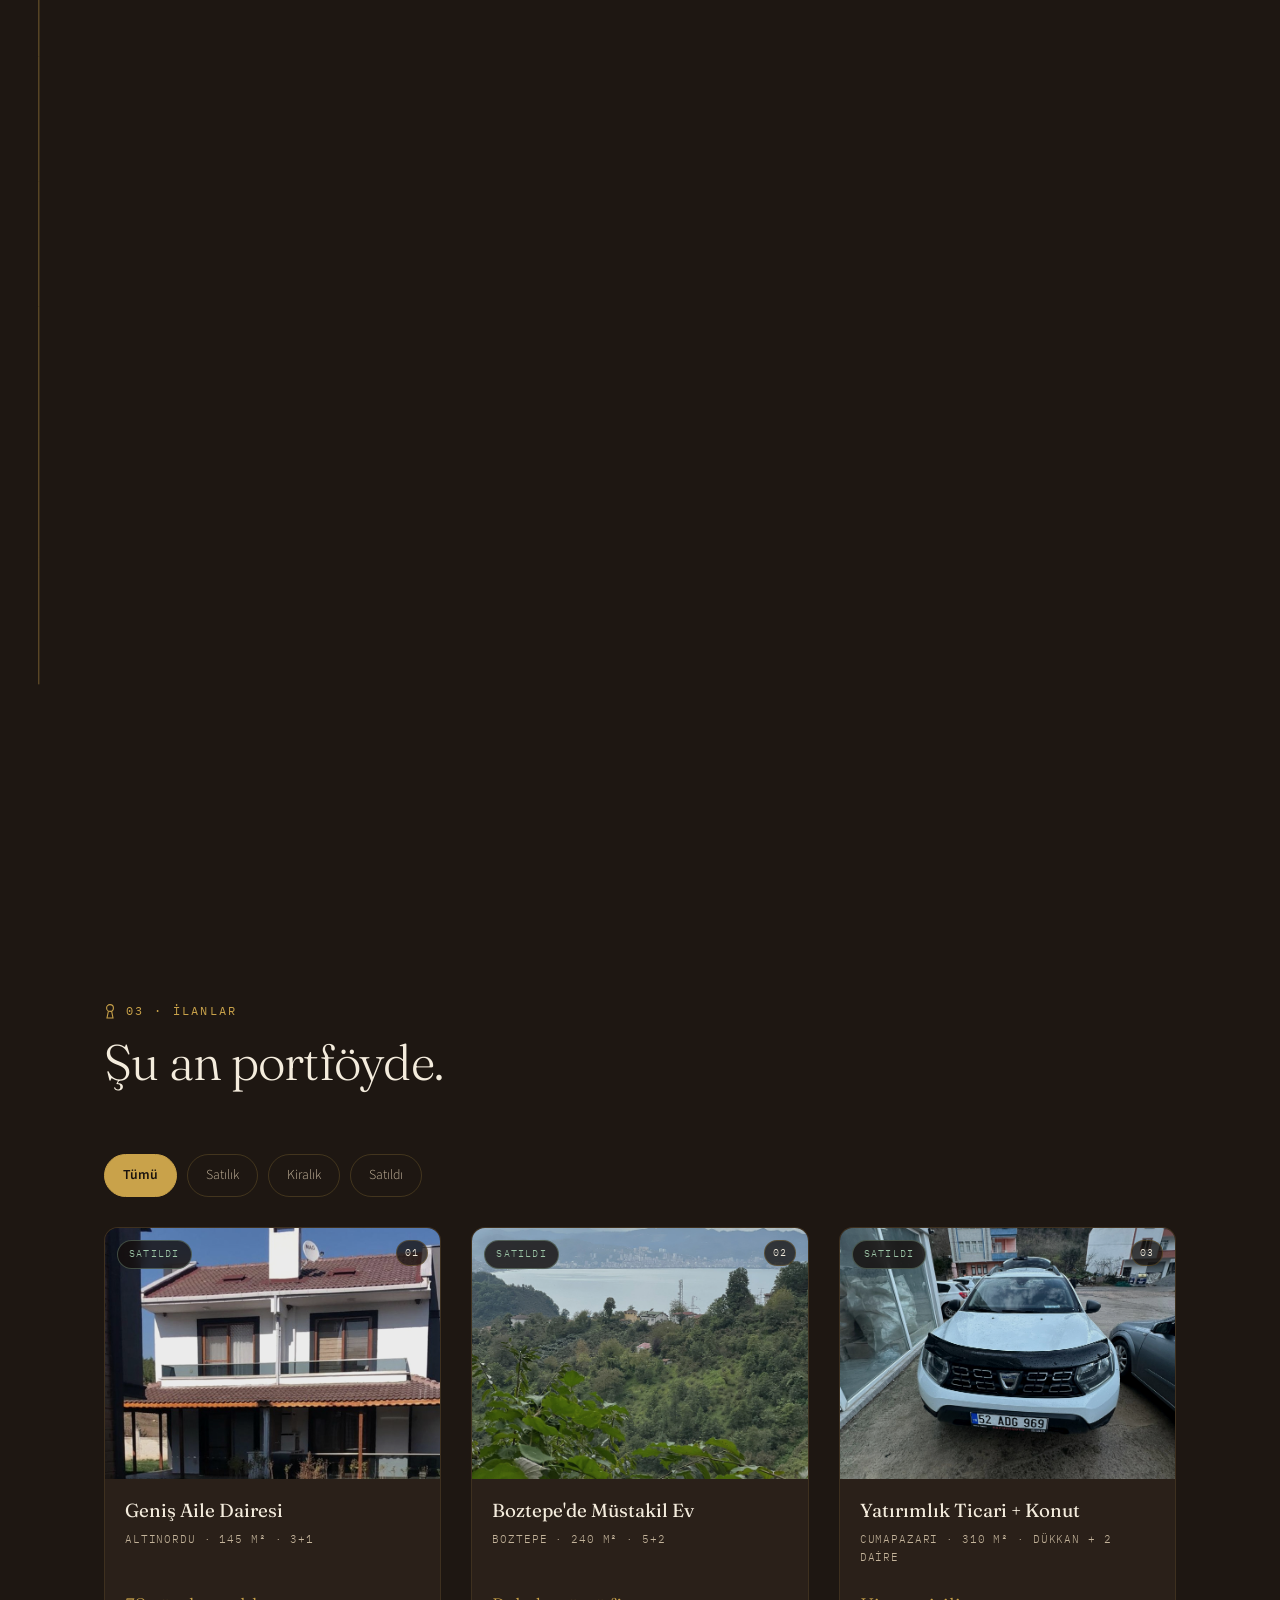
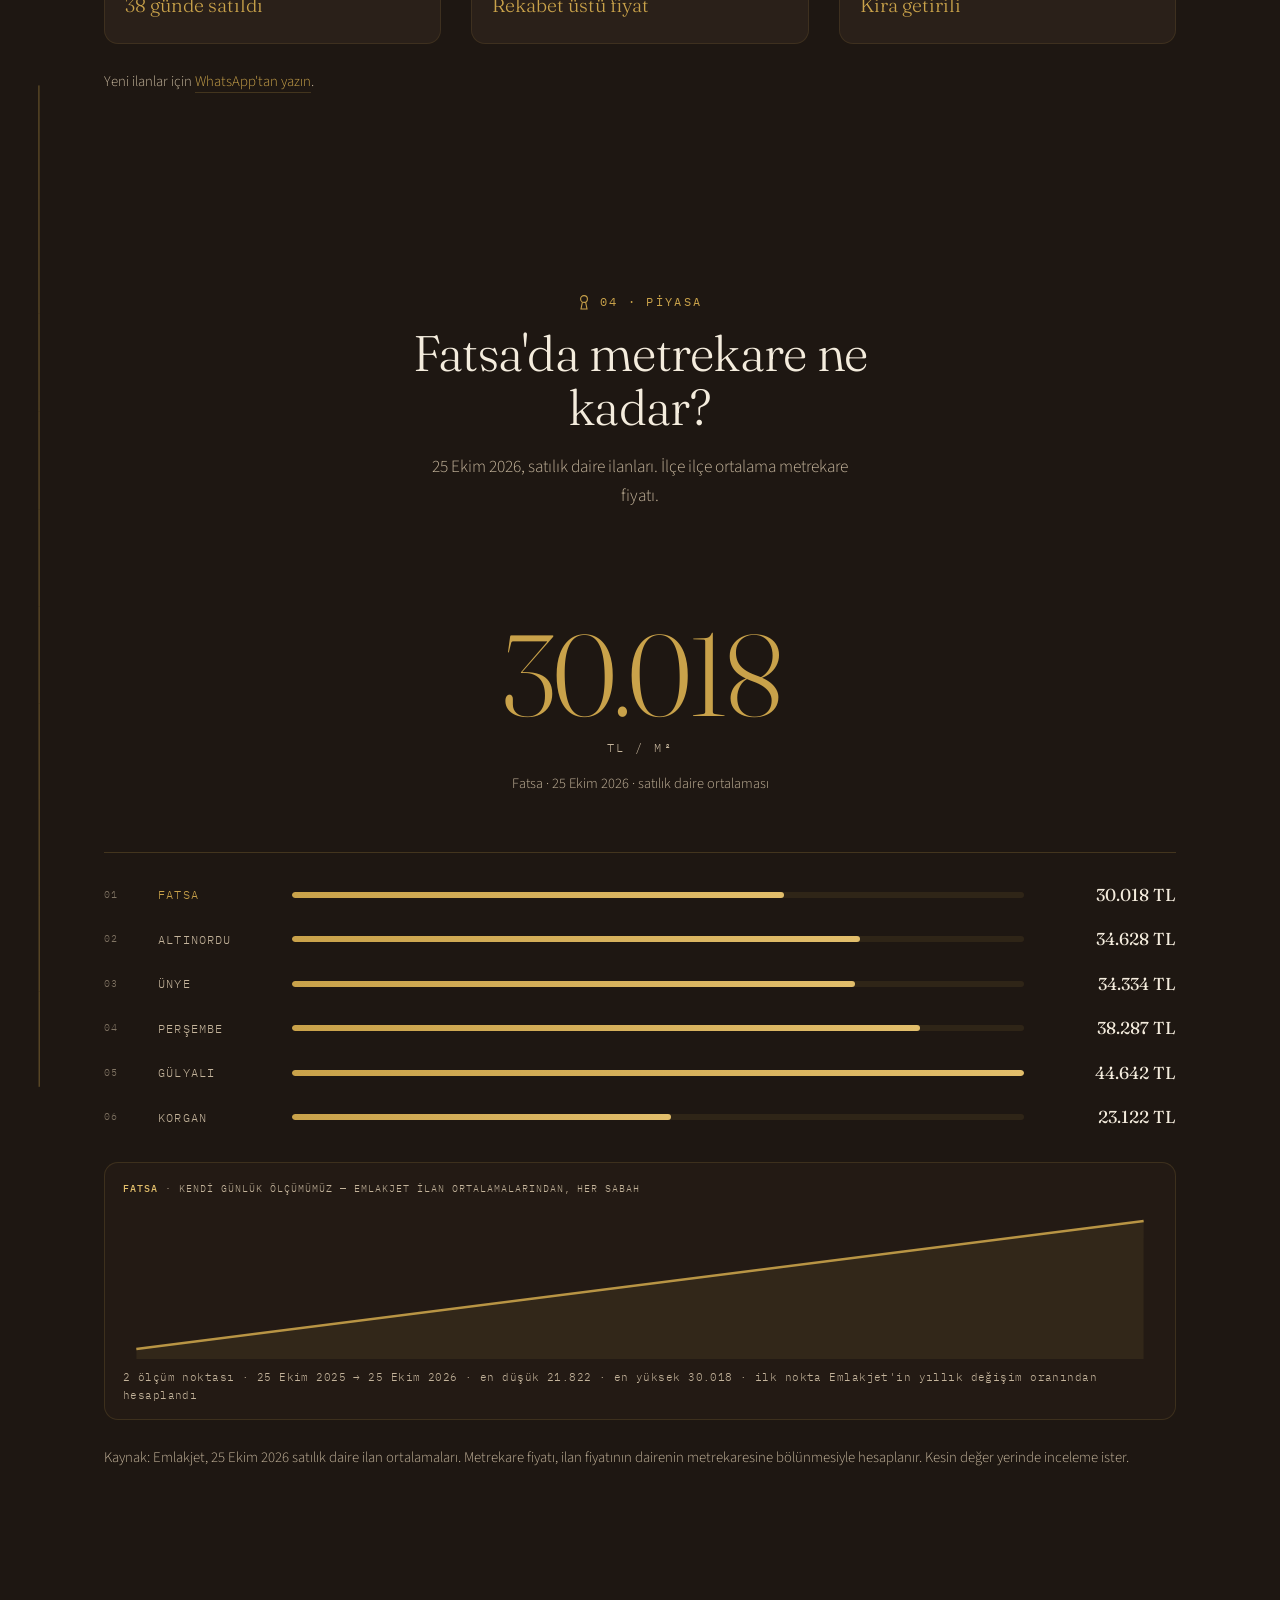
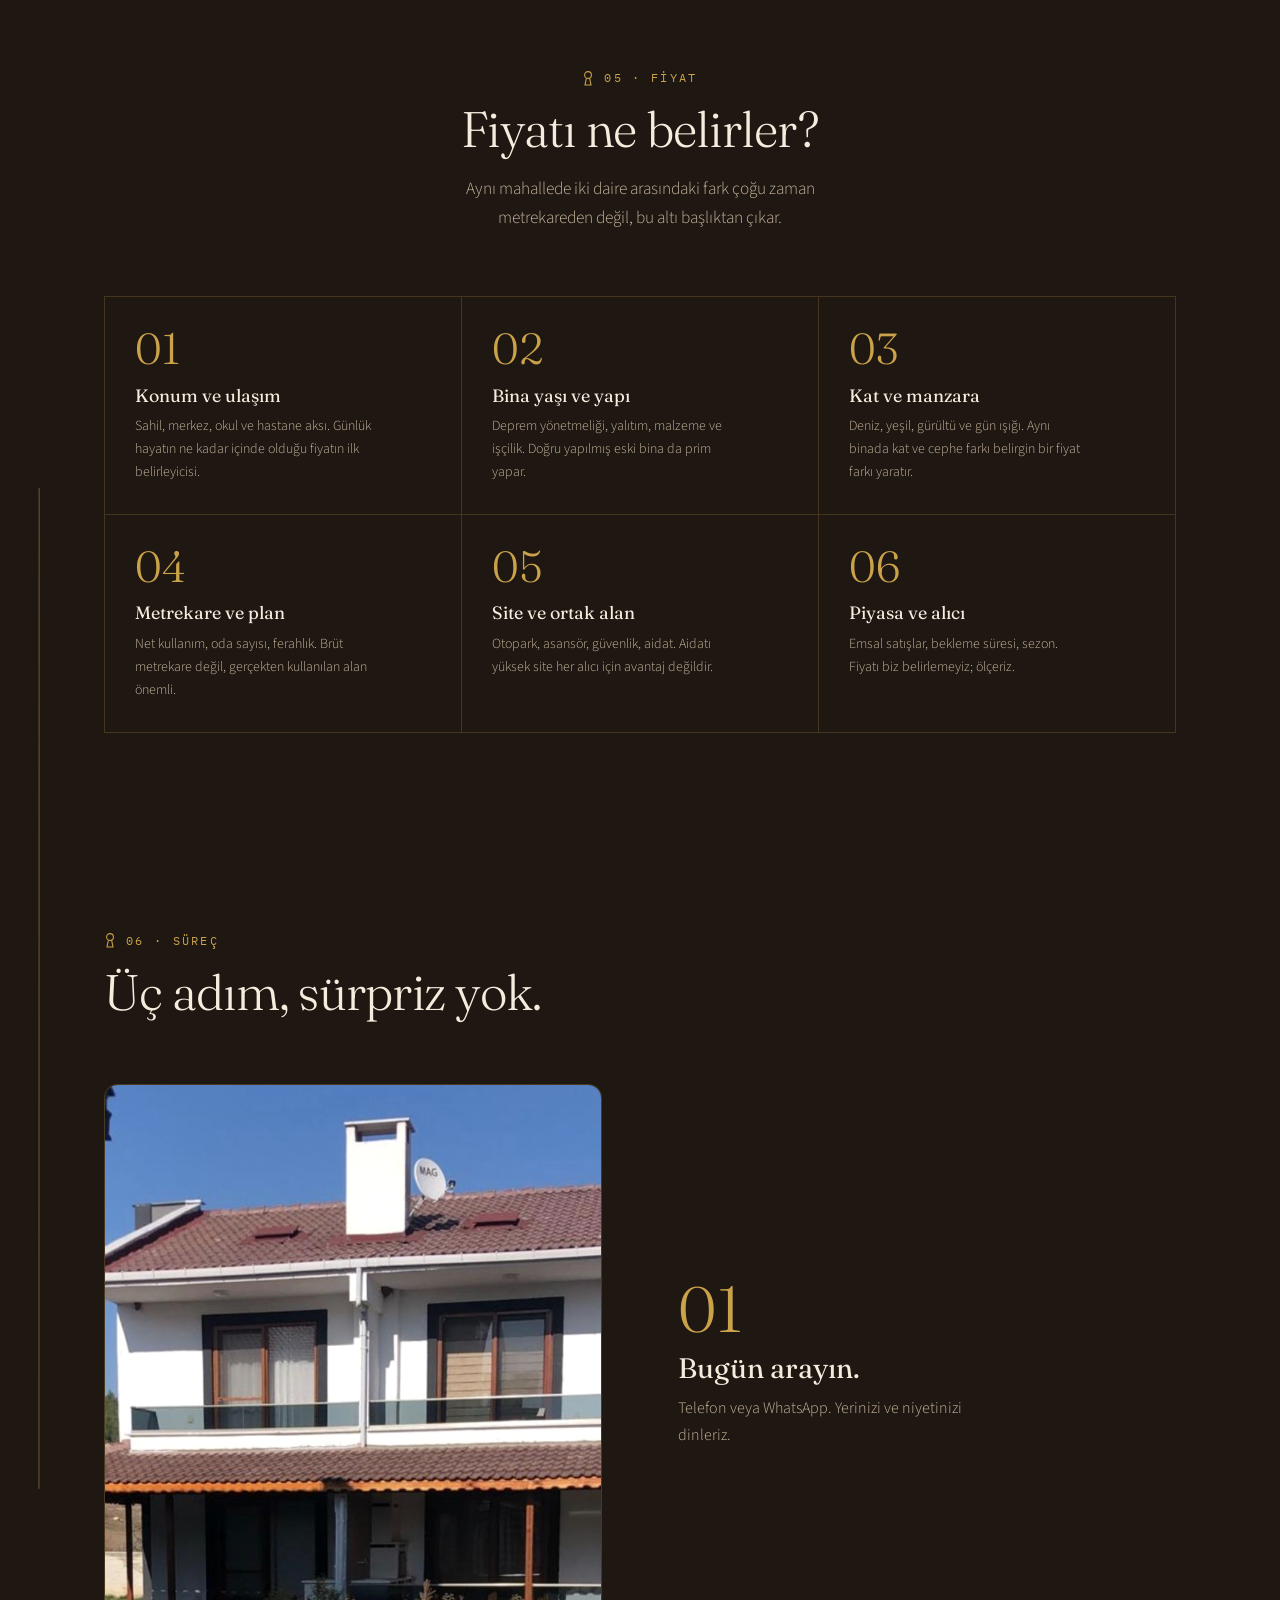
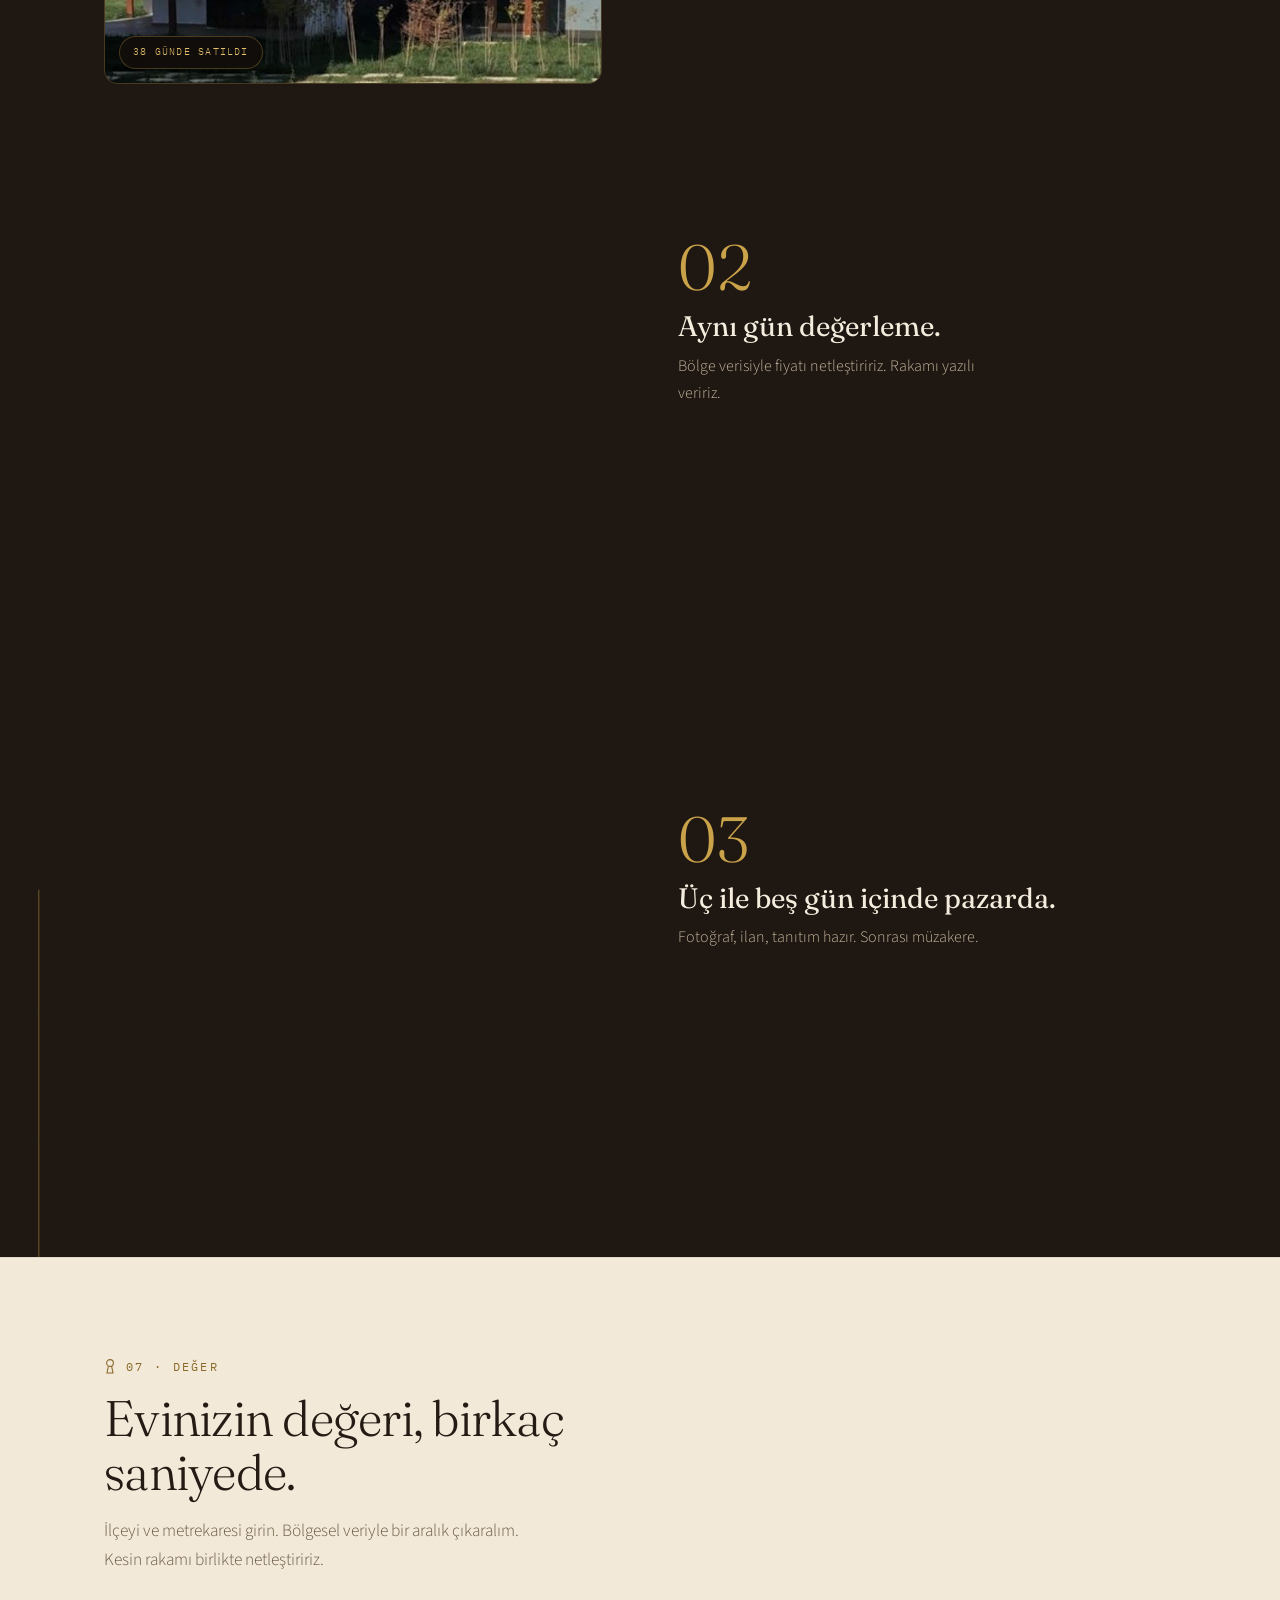
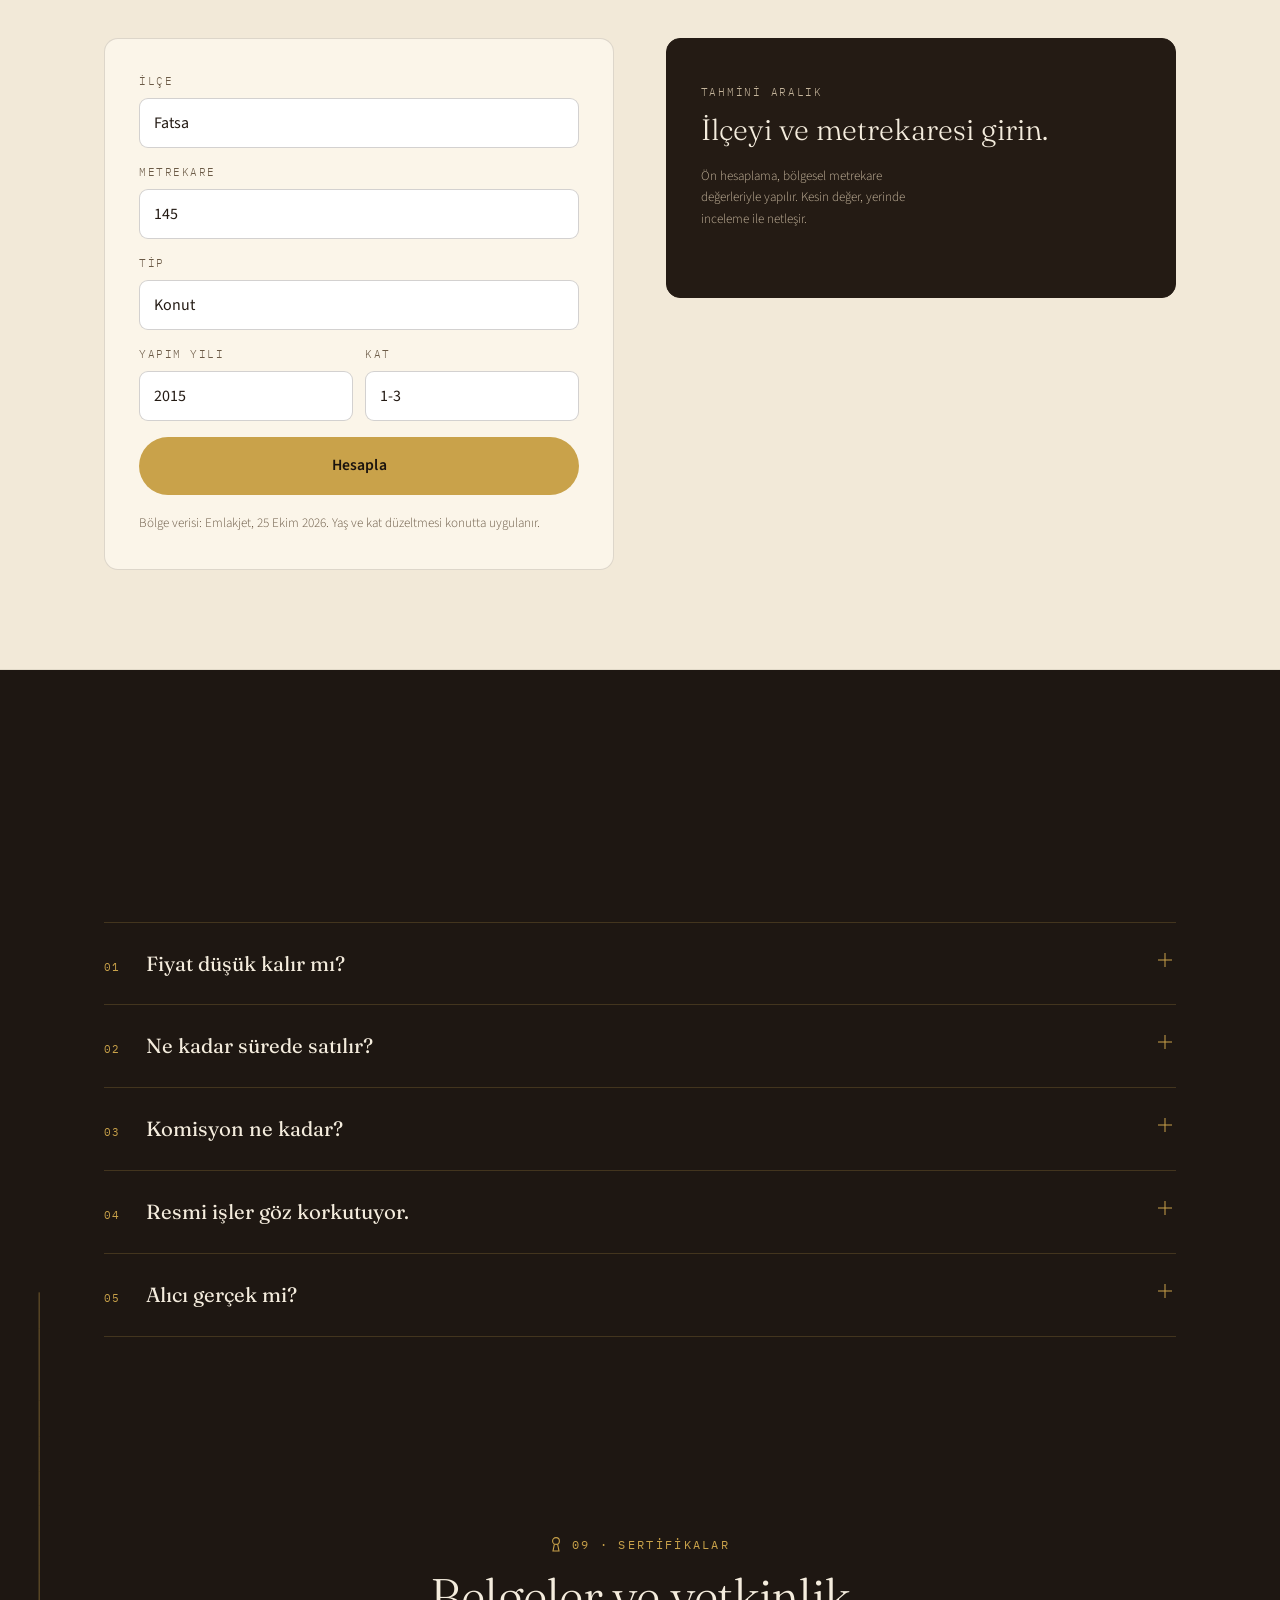
==== commit 5a568af0: "Site ve ilanlar güncellendi (2026-10-25 01:57)" ====
--- a/index.html
+++ b/index.html
@@ -518,6 +518,6 @@
 </footer>
 
 <script src="assets/listings.js"></script>
-<script src="assets/site.js?v=11"></script>
+<script src="assets/site.js?v=12"></script>
 </body>
 </html>
